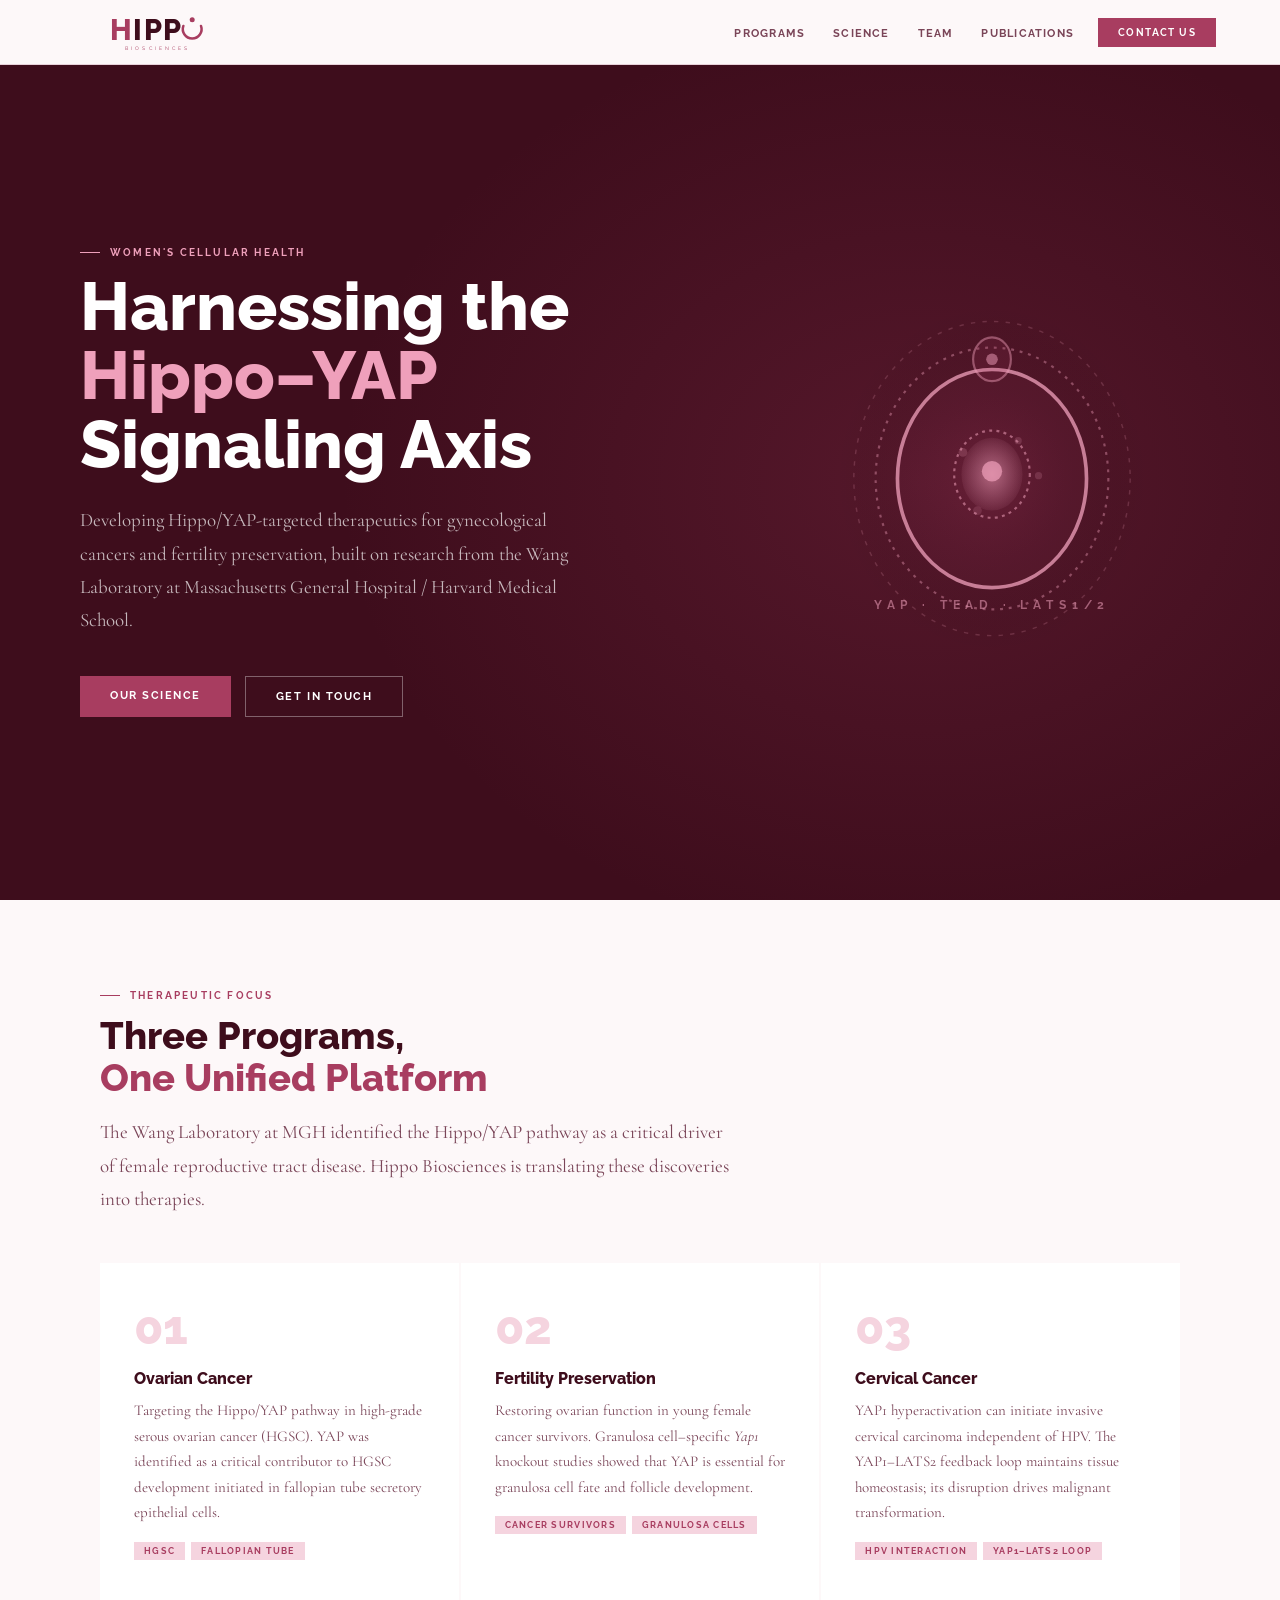
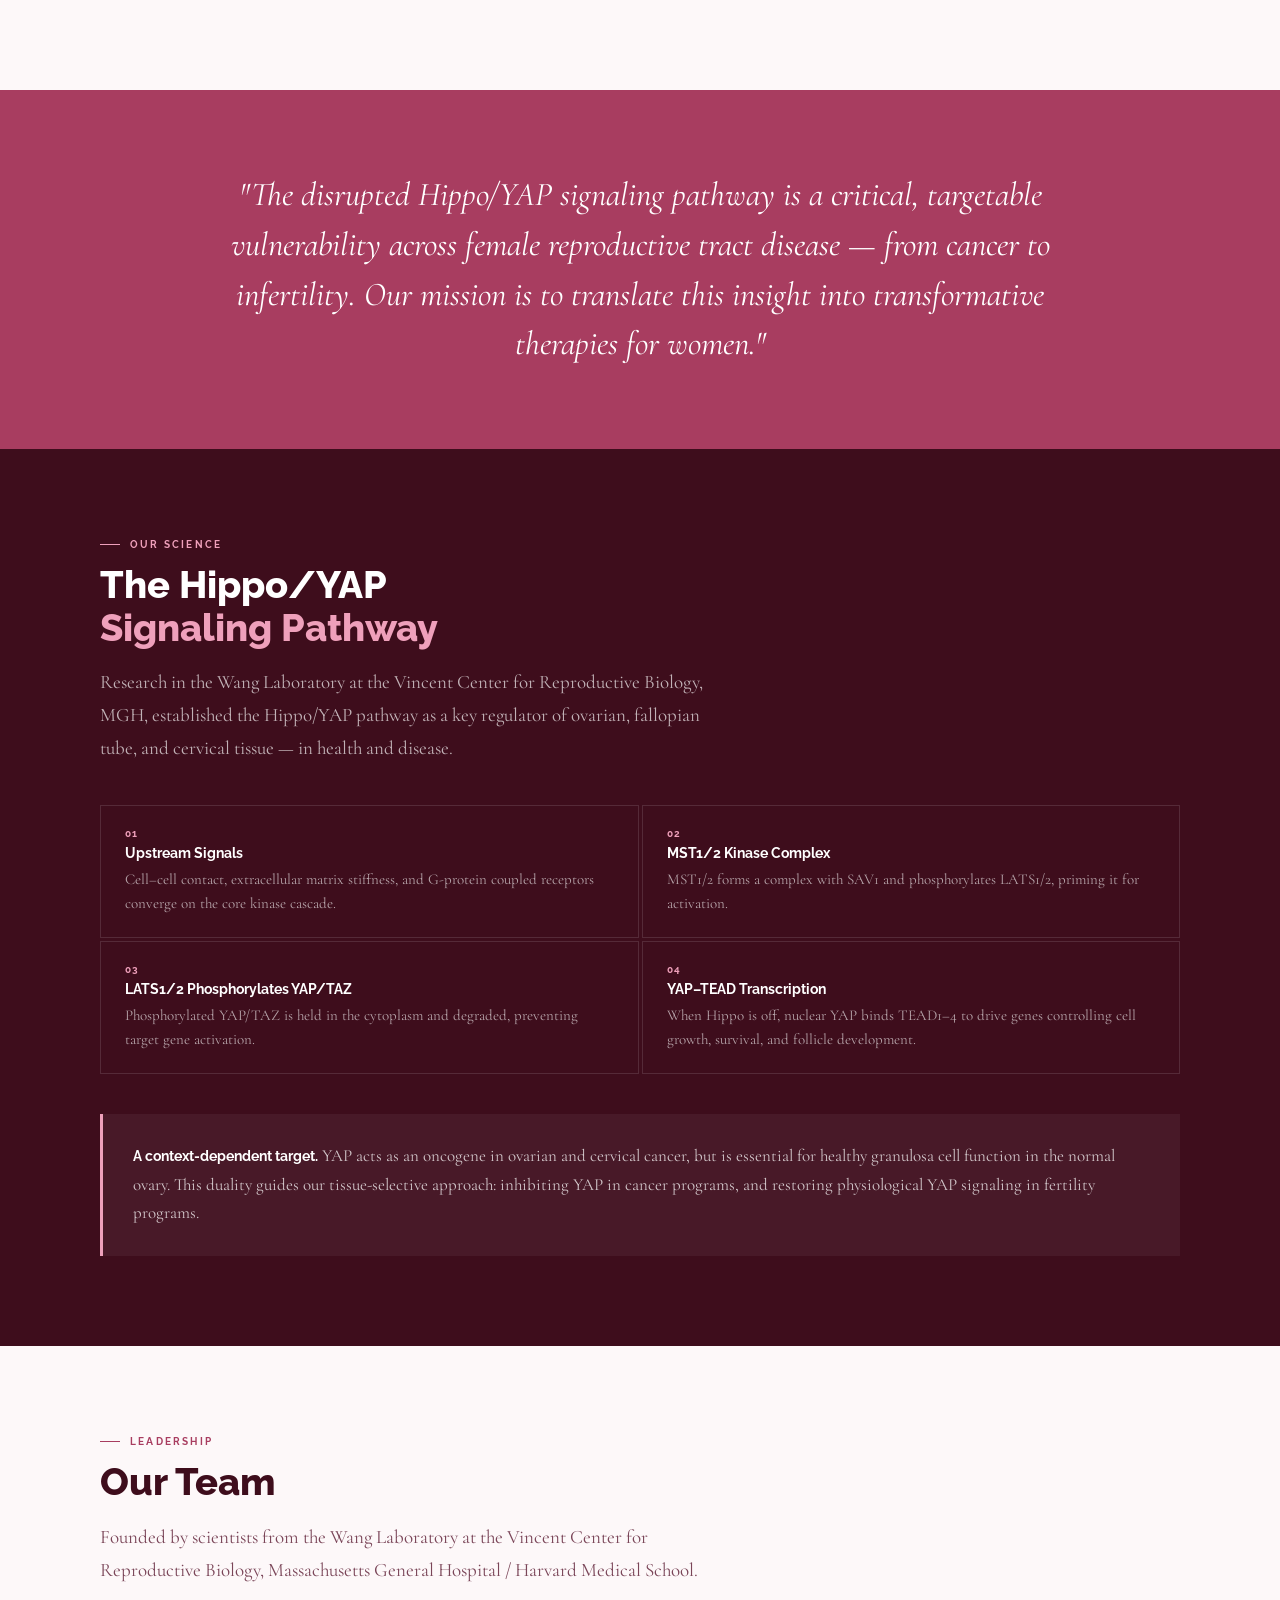
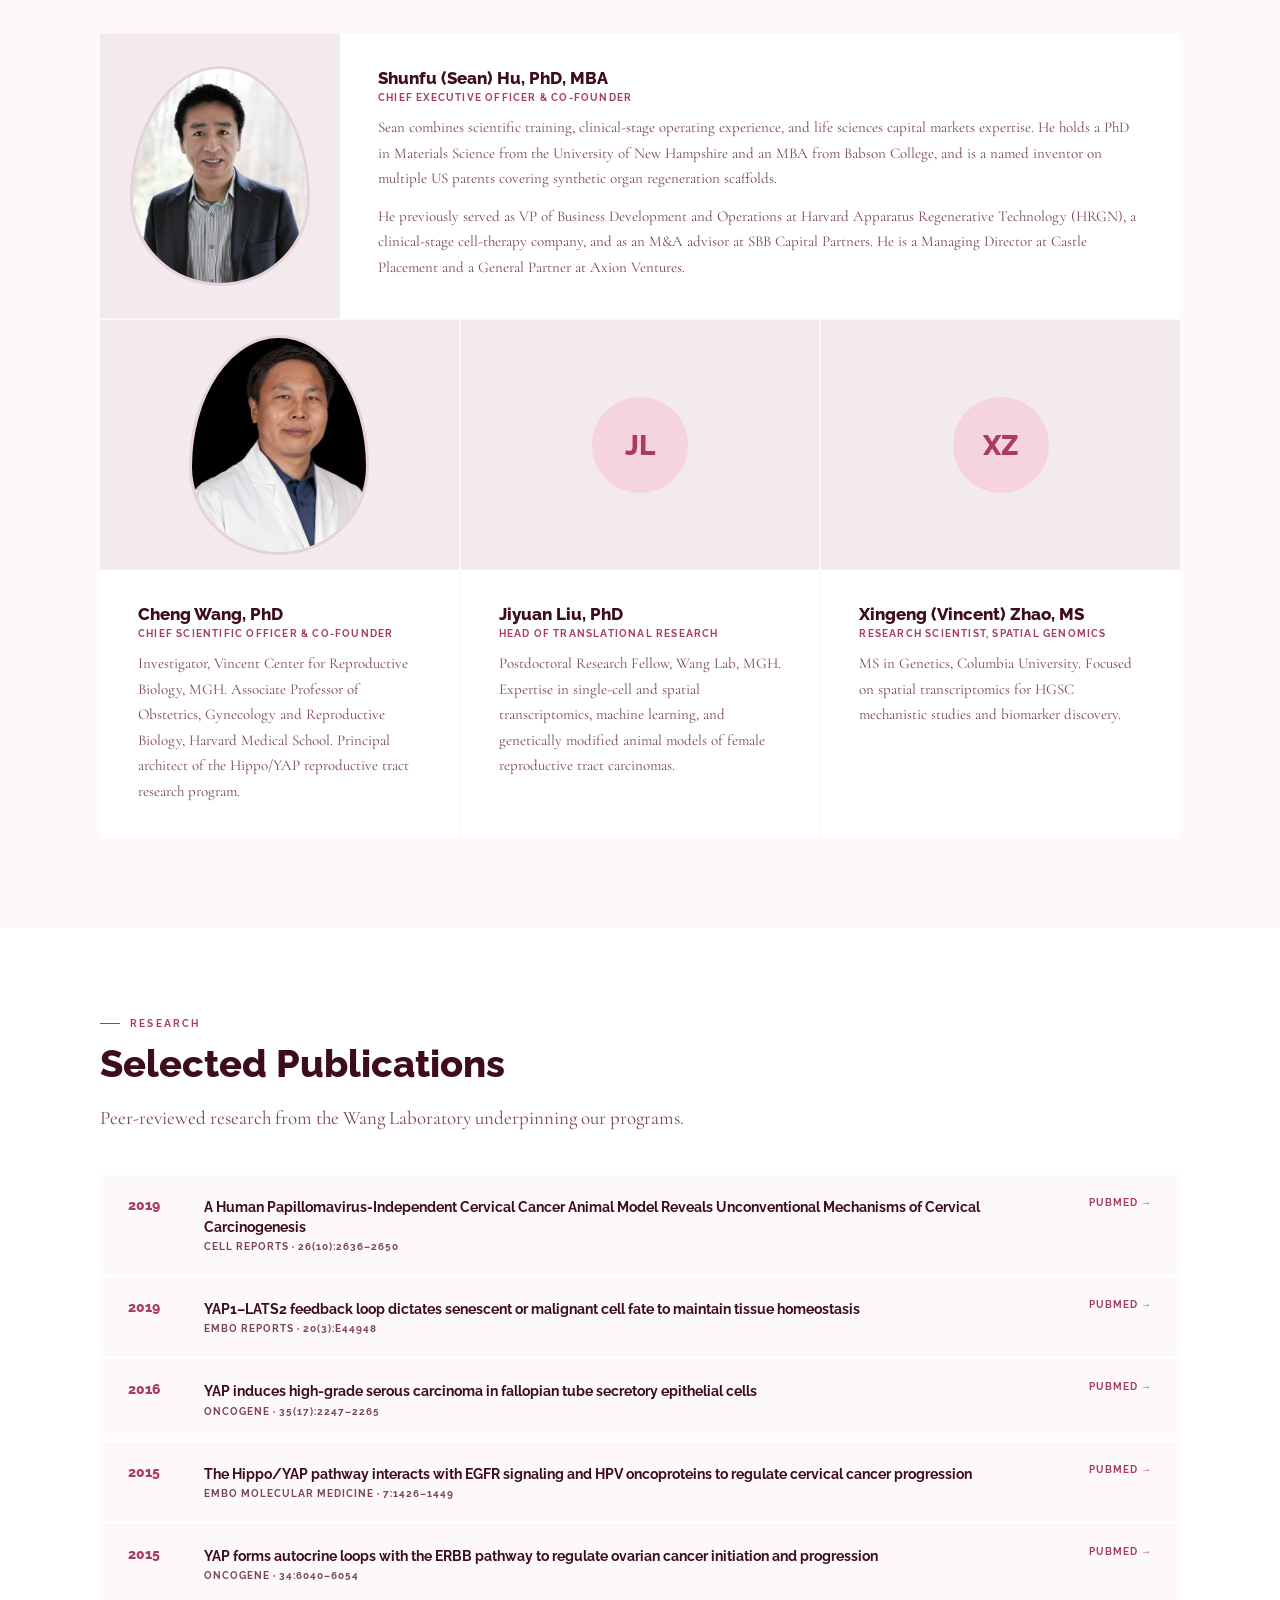
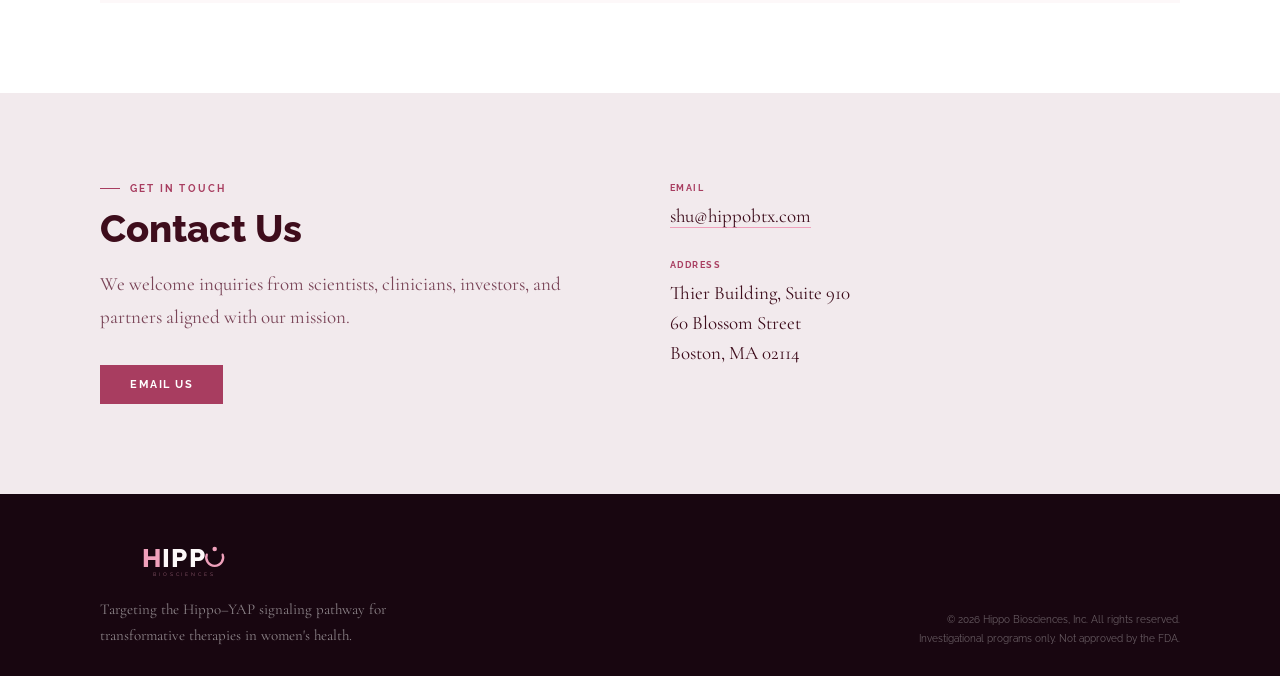
==== index.html @ cd1f9d2a "Initial website" ====
<!DOCTYPE html>
<html lang="en">
<head>
<meta charset="UTF-8">
<meta name="viewport" content="width=device-width, initial-scale=1.0">
<title>Hippo Biosciences</title>
<meta name="description" content="Hippo Biosciences develops Hippo/YAP-targeted therapeutics for ovarian cancer, cervical cancer, and fertility preservation.">
<link rel="preconnect" href="https://fonts.googleapis.com">
<link href="https://fonts.googleapis.com/css2?family=Raleway:wght@400;600;700;800&family=Cormorant+Garamond:ital,wght@0,400;0,500;1,400&display=swap" rel="stylesheet">
<style>
:root{
  --wine:#3E0D1C;--rose:#A83D60;--blush:#EFA0BB;--petal:#F5D4DF;
  --cream:#FDF8F9;--mist:#F2EAED;--ink:#180610;--mid:#7A4558;--border:#E8D2DA;
  --ff-h:'Raleway',sans-serif;--ff-b:'Cormorant Garamond',serif;
}
*,*::before,*::after{box-sizing:border-box;margin:0;padding:0}
html{scroll-behavior:smooth;scroll-padding-top:64px}
body{font-family:var(--ff-b);background:var(--cream);color:var(--wine);overflow-x:hidden}
a{color:inherit}

/* Nav */
nav{position:fixed;top:0;left:0;right:0;z-index:100;background:rgba(253,248,249,.96);backdrop-filter:blur(12px);border-bottom:1px solid var(--border)}
.nav-inner{max-width:1200px;margin:0 auto;display:flex;align-items:center;height:64px;padding:0 24px;gap:24px}
.nav-logo{display:flex;align-items:center;flex-shrink:0;text-decoration:none}
.nav-logo svg{height:40px;width:auto}
.nav-links{display:flex;gap:28px;list-style:none;margin-left:auto}
.nav-links a{font-family:var(--ff-h);font-size:11px;font-weight:700;letter-spacing:.11em;text-transform:uppercase;color:var(--mid);text-decoration:none}
.nav-links a:hover{color:var(--rose)}
.nav-cta{font-family:var(--ff-h);font-size:10px;font-weight:700;letter-spacing:.14em;text-transform:uppercase;color:#fff;background:var(--rose);padding:9px 20px;text-decoration:none;white-space:nowrap}
.nav-cta:hover{background:var(--wine)}

/* Shared */
.container{max-width:1200px;margin:0 auto;padding:0 60px}
.section{padding:90px 0}
.eyebrow{font-family:var(--ff-h);font-size:10px;font-weight:700;letter-spacing:.22em;text-transform:uppercase;color:var(--rose);margin-bottom:14px;display:flex;align-items:center;gap:10px}
.eyebrow::before{content:'';width:20px;height:1px;background:currentColor}
.eyebrow.light{color:var(--blush)}
h2{font-family:var(--ff-h);font-size:clamp(28px,3vw,42px);font-weight:800;line-height:1.1;color:var(--wine);margin-bottom:16px}
h2 em{font-style:normal;color:var(--rose)}
h2.light{color:#fff}
h2.light em{color:var(--blush)}
h3{font-family:var(--ff-h);font-size:16px;font-weight:800;color:var(--wine);margin-bottom:10px}
.lead{font-size:19px;line-height:1.75;color:var(--mid);max-width:640px}
.body-sm{font-size:15px;line-height:1.7;color:var(--mid)}
.btn{display:inline-block;font-family:var(--ff-h);font-size:11px;font-weight:700;letter-spacing:.14em;text-transform:uppercase;padding:13px 30px;text-decoration:none;transition:all .2s}
.btn-rose{color:#fff;background:var(--rose)}
.btn-rose:hover{background:var(--wine)}
.btn-ghost{color:#fff;border:1.5px solid rgba(255,255,255,.35)}
.btn-ghost:hover{border-color:var(--blush);color:var(--blush)}
.tag{display:inline-block;font-family:var(--ff-h);font-size:9px;font-weight:700;letter-spacing:.14em;text-transform:uppercase;color:var(--rose);background:var(--petal);padding:4px 10px;margin:16px 6px 0 0}

/* Hero */
.hero{margin-top:64px;min-height:calc(100vh - 64px);background:var(--wine);display:grid;grid-template-columns:1.1fr .9fr;align-items:center;position:relative;overflow:hidden}
.hero::before{content:'';position:absolute;inset:0;background:radial-gradient(ellipse 65% 80% at 72% 50%,rgba(168,61,96,.22) 0%,transparent 70%)}
.hero-text{position:relative;padding:80px 40px 80px 80px}
.hero h1{font-family:var(--ff-h);font-size:clamp(40px,5.2vw,70px);font-weight:800;line-height:1.04;color:#fff;margin-bottom:24px}
.hero h1 em{font-style:normal;color:var(--blush)}
.hero p{font-size:19px;line-height:1.75;color:rgba(255,255,255,.7);max-width:500px;margin-bottom:40px}
.hero-actions{display:flex;gap:14px;flex-wrap:wrap}
.hero-vis{position:relative;display:flex;justify-content:center;padding:60px}

/* Programs */
.grid3{display:grid;grid-template-columns:repeat(3,1fr);gap:2px;margin-top:48px}
.card{background:#fff;padding:40px 34px}
.card-num{font-family:var(--ff-h);font-size:48px;font-weight:800;color:var(--petal);line-height:1;margin-bottom:18px}

/* Mission */
.mission{background:var(--rose);padding:80px 24px;text-align:center}
.mission p{font-style:italic;font-size:clamp(22px,2.6vw,34px);line-height:1.5;color:#fff;max-width:860px;margin:0 auto}

/* Science */
.science{background:var(--wine)}
.science .lead{color:rgba(255,255,255,.68)}
.steps{display:grid;grid-template-columns:repeat(2,1fr);gap:3px;margin-top:40px}
.step{padding:22px 24px;border:1px solid rgba(255,255,255,.12)}
.step-num{font-family:var(--ff-h);font-size:10px;font-weight:700;letter-spacing:.1em;color:var(--blush);margin-bottom:6px}
.step-name{font-family:var(--ff-h);font-size:14px;font-weight:700;color:#fff;margin-bottom:6px}
.step-desc{font-size:15px;line-height:1.6;color:rgba(255,255,255,.62)}
.dual{margin-top:40px;padding:28px 30px;border-left:3px solid var(--blush);background:rgba(255,255,255,.05);color:rgba(255,255,255,.75);font-size:17px;line-height:1.7}
.dual strong{color:#fff;font-family:var(--ff-h);font-size:14px}

/* Team */
.team-lead{display:grid;grid-template-columns:240px 1fr;background:#fff;margin-top:48px}
.team-photo{background:var(--mist);display:flex;align-items:center;justify-content:center;padding:32px 24px}
.team-photo img{width:180px;height:220px;object-fit:cover;object-position:center top;border-radius:50% 50% 50% 50%/60% 60% 40% 40%;border:3px solid var(--border)}
.team-body{padding:34px 38px}
.team-name{font-family:var(--ff-h);font-size:17px;font-weight:800;color:var(--wine);margin-bottom:4px}
.team-role{font-family:var(--ff-h);font-size:10px;font-weight:700;letter-spacing:.12em;text-transform:uppercase;color:var(--rose);margin-bottom:12px}
.team-body p+p{margin-top:12px}
.team-grid{display:grid;grid-template-columns:repeat(3,1fr);gap:2px;margin-top:2px}
.team-card{background:#fff}
.team-card .team-photo{height:250px}
.avatar{width:96px;height:96px;border-radius:50%;background:var(--petal);display:flex;align-items:center;justify-content:center;font-family:var(--ff-h);font-weight:800;font-size:28px;color:var(--rose)}

/* Publications */
.pubs{margin-top:40px;display:flex;flex-direction:column;gap:3px}
.pub{background:#fff;padding:22px 28px;display:grid;grid-template-columns:56px 1fr auto;gap:20px;align-items:start}
.pub-year{font-family:var(--ff-h);font-size:14px;font-weight:800;color:var(--rose)}
.pub-title{font-family:var(--ff-h);font-size:14px;font-weight:700;color:var(--wine);line-height:1.45;margin-bottom:4px}
.pub-journal{font-family:var(--ff-h);font-size:10px;font-weight:700;letter-spacing:.1em;text-transform:uppercase;color:var(--mid)}
.pub-link{font-family:var(--ff-h);font-size:10px;font-weight:700;letter-spacing:.1em;text-transform:uppercase;color:var(--rose);text-decoration:none;white-space:nowrap}
.pub-link:hover{color:var(--wine)}

/* Contact */
.contact{background:var(--mist)}
.contact-grid{display:grid;grid-template-columns:1fr 1fr;gap:60px;align-items:start}
.c-label{font-family:var(--ff-h);font-size:9px;font-weight:700;letter-spacing:.16em;text-transform:uppercase;color:var(--rose);margin-bottom:8px}
.c-val{font-size:19px;color:var(--wine);line-height:1.6;margin-bottom:28px}
.c-val a{text-decoration:none;border-bottom:1px solid var(--blush)}

/* Footer */
footer{background:var(--ink);padding:48px 0 28px}
footer .container{display:flex;justify-content:space-between;align-items:flex-end;gap:32px;flex-wrap:wrap}
.foot-tag{font-size:15px;line-height:1.7;color:rgba(255,255,255,.5);max-width:340px;margin-top:14px}
.foot-copy{font-family:var(--ff-h);font-size:10px;line-height:1.9;color:rgba(255,255,255,.35);text-align:right}

@media(max-width:960px){
  .container{padding:0 20px}
  .section{padding:64px 0}
  .nav-inner{padding:0 16px;gap:12px}
  .nav-links{display:none}
  .nav-cta{margin-left:auto}
  .hero{grid-template-columns:1fr;min-height:auto}
  .hero-text{padding:64px 20px}
  .hero-vis{display:none}
  .grid3,.team-grid,.steps,.contact-grid{grid-template-columns:1fr}
  .team-lead{grid-template-columns:1fr}
  .team-body{padding:28px 22px}
  .pub{grid-template-columns:1fr;gap:6px;padding:20px}
  .foot-copy{text-align:left}
}
</style>
</head>
<body>

<nav>
  <div class="nav-inner">
    <a href="#top" class="nav-logo" aria-label="Hippo Biosciences home">
      <svg viewBox="0 0 300 64" xmlns="http://www.w3.org/2000/svg" height="40">
        <text id="navHipp" x="8" y="44" font-family="'Raleway',sans-serif" font-size="46" font-weight="800" letter-spacing="2" fill="#3E0D1C"><tspan fill="#A83D60">H</tspan>IPP</text>
        <path id="navArc" fill="none" stroke="#A83D60" stroke-width="4" stroke-linecap="round"/>
        <circle id="navDot" r="4" fill="#A83D60"/>
        <text id="navBio" y="60" font-family="'Raleway',sans-serif" font-size="8" letter-spacing="5" text-anchor="middle" fill="#A83D60">BIOSCIENCES</text>
      </svg>
    </a>
    <ul class="nav-links">
      <li><a href="#programs">Programs</a></li>
      <li><a href="#science">Science</a></li>
      <li><a href="#team">Team</a></li>
      <li><a href="#publications">Publications</a></li>
    </ul>
    <a href="#contact" class="nav-cta">Contact Us</a>
  </div>
</nav>

<!-- Hero -->
<header class="hero" id="top">
  <div class="hero-text">
    <div class="eyebrow light">Women's Cellular Health</div>
    <h1>Harnessing the<br><em>Hippo–YAP</em><br>Signaling Axis</h1>
    <p>Developing Hippo/YAP-targeted therapeutics for gynecological cancers and fertility preservation, built on research from the Wang Laboratory at Massachusetts General Hospital / Harvard Medical School.</p>
    <div class="hero-actions">
      <a href="#science" class="btn btn-rose">Our Science</a>
      <a href="#contact" class="btn btn-ghost">Get in Touch</a>
    </div>
  </div>
  <div class="hero-vis" aria-hidden="true">
    <svg viewBox="-10 -10 220 245" width="320" xmlns="http://www.w3.org/2000/svg">
      <defs>
        <radialGradient id="cg"><stop offset="0%" stop-color="rgba(168,61,96,.18)"/><stop offset="100%" stop-color="transparent"/></radialGradient>
        <radialGradient id="ng"><stop offset="0%" stop-color="rgba(239,160,187,.55)"/><stop offset="100%" stop-color="rgba(239,160,187,.08)"/></radialGradient>
      </defs>
      <ellipse cx="100" cy="110" rx="108" ry="120" fill="url(#cg)"/>
      <ellipse cx="100" cy="110" rx="95" ry="108" fill="none" stroke="rgba(239,160,187,.2)" stroke-width="1" stroke-dasharray="3 5"/>
      <ellipse cx="100" cy="110" rx="80" ry="90" fill="none" stroke="rgba(239,160,187,.4)" stroke-width="1.5" stroke-dasharray="2 4"/>
      <ellipse cx="100" cy="110" rx="65" ry="75" fill="rgba(168,61,96,.07)" stroke="rgba(239,160,187,.75)" stroke-width="2.5"/>
      <circle cx="80" cy="92" r="3" fill="rgba(239,160,187,.2)"/><circle cx="118" cy="84" r="2.5" fill="rgba(239,160,187,.18)"/>
      <circle cx="90" cy="132" r="3" fill="rgba(239,160,187,.15)"/><circle cx="132" cy="108" r="2.5" fill="rgba(239,160,187,.18)"/>
      <ellipse cx="100" cy="107" rx="26" ry="30" fill="none" stroke="rgba(239,160,187,.55)" stroke-width="1.5" stroke-dasharray="2 3"/>
      <ellipse cx="100" cy="107" rx="21" ry="25" fill="url(#ng)"/>
      <circle cx="100" cy="105" r="7" fill="rgba(239,160,187,.7)"/>
      <ellipse cx="100" cy="28" rx="13" ry="15" fill="rgba(168,61,96,.12)" stroke="rgba(239,160,187,.45)" stroke-width="1.5"/>
      <circle cx="100" cy="28" r="4" fill="rgba(239,160,187,.5)"/>
      <text x="100" y="200" font-family="'Raleway',sans-serif" font-size="8.5" font-weight="700" letter-spacing="4" text-anchor="middle" fill="rgba(239,160,187,.55)">YAP · TEAD · LATS1/2</text>
    </svg>
  </div>
</header>

<!-- Programs -->
<section class="section" id="programs">
  <div class="container">
    <div class="eyebrow">Therapeutic Focus</div>
    <h2>Three Programs,<br><em>One Unified Platform</em></h2>
    <p class="lead">The Wang Laboratory at MGH identified the Hippo/YAP pathway as a critical driver of female reproductive tract disease. Hippo Biosciences is translating these discoveries into therapies.</p>
    <div class="grid3">
      <div class="card">
        <div class="card-num">01</div>
        <h3>Ovarian Cancer</h3>
        <p class="body-sm">Targeting the Hippo/YAP pathway in high-grade serous ovarian cancer (HGSC). YAP was identified as a critical contributor to HGSC development initiated in fallopian tube secretory epithelial cells.</p>
        <span class="tag">HGSC</span><span class="tag">Fallopian Tube</span>
      </div>
      <div class="card">
        <div class="card-num">02</div>
        <h3>Fertility Preservation</h3>
        <p class="body-sm">Restoring ovarian function in young female cancer survivors. Granulosa cell–specific <em>Yap1</em> knockout studies showed that YAP is essential for granulosa cell fate and follicle development.</p>
        <span class="tag">Cancer Survivors</span><span class="tag">Granulosa Cells</span>
      </div>
      <div class="card">
        <div class="card-num">03</div>
        <h3>Cervical Cancer</h3>
        <p class="body-sm">YAP1 hyperactivation can initiate invasive cervical carcinoma independent of HPV. The YAP1–LATS2 feedback loop maintains tissue homeostasis; its disruption drives malignant transformation.</p>
        <span class="tag">HPV Interaction</span><span class="tag">YAP1–LATS2 Loop</span>
      </div>
    </div>
  </div>
</section>

<div class="mission">
  <p>"The disrupted Hippo/YAP signaling pathway is a critical, targetable vulnerability across female reproductive tract disease — from cancer to infertility. Our mission is to translate this insight into transformative therapies for women."</p>
</div>

<!-- Science -->
<section class="section science" id="science">
  <div class="container">
    <div class="eyebrow light">Our Science</div>
    <h2 class="light">The Hippo/YAP<br><em>Signaling Pathway</em></h2>
    <p class="lead">Research in the Wang Laboratory at the Vincent Center for Reproductive Biology, MGH, established the Hippo/YAP pathway as a key regulator of ovarian, fallopian tube, and cervical tissue — in health and disease.</p>
    <div class="steps">
      <div class="step"><div class="step-num">01</div><div class="step-name">Upstream Signals</div><div class="step-desc">Cell–cell contact, extracellular matrix stiffness, and G-protein coupled receptors converge on the core kinase cascade.</div></div>
      <div class="step"><div class="step-num">02</div><div class="step-name">MST1/2 Kinase Complex</div><div class="step-desc">MST1/2 forms a complex with SAV1 and phosphorylates LATS1/2, priming it for activation.</div></div>
      <div class="step"><div class="step-num">03</div><div class="step-name">LATS1/2 Phosphorylates YAP/TAZ</div><div class="step-desc">Phosphorylated YAP/TAZ is held in the cytoplasm and degraded, preventing target gene activation.</div></div>
      <div class="step"><div class="step-num">04</div><div class="step-name">YAP–TEAD Transcription</div><div class="step-desc">When Hippo is off, nuclear YAP binds TEAD1–4 to drive genes controlling cell growth, survival, and follicle development.</div></div>
    </div>
    <div class="dual"><strong>A context-dependent target.</strong> YAP acts as an oncogene in ovarian and cervical cancer, but is essential for healthy granulosa cell function in the normal ovary. This duality guides our tissue-selective approach: inhibiting YAP in cancer programs, and restoring physiological YAP signaling in fertility programs.</div>
  </div>
</section>

<!-- Team -->
<section class="section" id="team">
  <div class="container">
    <div class="eyebrow">Leadership</div>
    <h2>Our Team</h2>
    <p class="lead">Founded by scientists from the Wang Laboratory at the Vincent Center for Reproductive Biology, Massachusetts General Hospital / Harvard Medical School.</p>

    <div class="team-lead">
      <div class="team-photo"><img src="images/sean-hu.jpg" alt="Shunfu (Sean) Hu"></div>
      <div class="team-body">
        <div class="team-name">Shunfu (Sean) Hu, PhD, MBA</div>
        <div class="team-role">Chief Executive Officer &amp; Co-Founder</div>
        <p class="body-sm">Sean combines scientific training, clinical-stage operating experience, and life sciences capital markets expertise. He holds a PhD in Materials Science from the University of New Hampshire and an MBA from Babson College, and is a named inventor on multiple US patents covering synthetic organ regeneration scaffolds.</p>
        <p class="body-sm">He previously served as VP of Business Development and Operations at Harvard Apparatus Regenerative Technology (HRGN), a clinical-stage cell-therapy company, and as an M&amp;A advisor at SBB Capital Partners. He is a Managing Director at Castle Placement and a General Partner at Axion Ventures.</p>
      </div>
    </div>

    <div class="team-grid">
      <div class="team-card">
        <div class="team-photo"><img src="images/cheng-wang.jpg" alt="Cheng Wang, PhD"></div>
        <div class="team-body">
          <div class="team-name">Cheng Wang, PhD</div>
          <div class="team-role">Chief Scientific Officer &amp; Co-Founder</div>
          <p class="body-sm">Investigator, Vincent Center for Reproductive Biology, MGH. Associate Professor of Obstetrics, Gynecology and Reproductive Biology, Harvard Medical School. Principal architect of the Hippo/YAP reproductive tract research program.</p>
        </div>
      </div>
      <div class="team-card">
        <div class="team-photo"><div class="avatar">JL</div></div>
        <div class="team-body">
          <div class="team-name">Jiyuan Liu, PhD</div>
          <div class="team-role">Head of Translational Research</div>
          <p class="body-sm">Postdoctoral Research Fellow, Wang Lab, MGH. Expertise in single-cell and spatial transcriptomics, machine learning, and genetically modified animal models of female reproductive tract carcinomas.</p>
        </div>
      </div>
      <div class="team-card">
        <div class="team-photo"><div class="avatar">XZ</div></div>
        <div class="team-body">
          <div class="team-name">Xingeng (Vincent) Zhao, MS</div>
          <div class="team-role">Research Scientist, Spatial Genomics</div>
          <p class="body-sm">MS in Genetics, Columbia University. Focused on spatial transcriptomics for HGSC mechanistic studies and biomarker discovery.</p>
        </div>
      </div>
    </div>
  </div>
</section>

<!-- Publications -->
<section class="section" id="publications" style="background:#fff">
  <div class="container">
    <div class="eyebrow">Research</div>
    <h2>Selected Publications</h2>
    <p class="lead">Peer-reviewed research from the Wang Laboratory underpinning our programs.</p>
    <div class="pubs">
      <div class="pub" style="background:var(--cream)"><div class="pub-year">2019</div><div><div class="pub-title">A Human Papillomavirus-Independent Cervical Cancer Animal Model Reveals Unconventional Mechanisms of Cervical Carcinogenesis</div><div class="pub-journal">Cell Reports · 26(10):2636–2650</div></div><a class="pub-link" href="https://pubmed.ncbi.nlm.nih.gov/30840887/" target="_blank" rel="noopener">PubMed →</a></div>
      <div class="pub" style="background:var(--cream)"><div class="pub-year">2019</div><div><div class="pub-title">YAP1–LATS2 feedback loop dictates senescent or malignant cell fate to maintain tissue homeostasis</div><div class="pub-journal">EMBO Reports · 20(3):e44948</div></div><a class="pub-link" href="https://pubmed.ncbi.nlm.nih.gov/30755404/" target="_blank" rel="noopener">PubMed →</a></div>
      <div class="pub" style="background:var(--cream)"><div class="pub-year">2016</div><div><div class="pub-title">YAP induces high-grade serous carcinoma in fallopian tube secretory epithelial cells</div><div class="pub-journal">Oncogene · 35(17):2247–2265</div></div><a class="pub-link" href="https://pubmed.ncbi.nlm.nih.gov/26364602/" target="_blank" rel="noopener">PubMed →</a></div>
      <div class="pub" style="background:var(--cream)"><div class="pub-year">2015</div><div><div class="pub-title">The Hippo/YAP pathway interacts with EGFR signaling and HPV oncoproteins to regulate cervical cancer progression</div><div class="pub-journal">EMBO Molecular Medicine · 7:1426–1449</div></div><a class="pub-link" href="https://pubmed.ncbi.nlm.nih.gov/26417066/" target="_blank" rel="noopener">PubMed →</a></div>
      <div class="pub" style="background:var(--cream)"><div class="pub-year">2015</div><div><div class="pub-title">YAP forms autocrine loops with the ERBB pathway to regulate ovarian cancer initiation and progression</div><div class="pub-journal">Oncogene · 34:6040–6054</div></div><a class="pub-link" href="https://pubmed.ncbi.nlm.nih.gov/25798835/" target="_blank" rel="noopener">PubMed →</a></div>
    </div>
  </div>
</section>

<!-- Contact -->
<section class="section contact" id="contact">
  <div class="container contact-grid">
    <div>
      <div class="eyebrow">Get in Touch</div>
      <h2>Contact Us</h2>
      <p class="lead" style="margin-bottom:32px">We welcome inquiries from scientists, clinicians, investors, and partners aligned with our mission.</p>
      <a href="mailto:shu@hippobtx.com" class="btn btn-rose">Email Us</a>
    </div>
    <div>
      <div class="c-label">Email</div>
      <div class="c-val"><a href="mailto:shu@hippobtx.com">shu@hippobtx.com</a></div>
      <div class="c-label">Address</div>
      <div class="c-val">Thier Building, Suite 910<br>60 Blossom Street<br>Boston, MA 02114</div>
    </div>
  </div>
</section>

<footer>
  <div class="container">
    <div>
      <svg viewBox="0 0 300 64" xmlns="http://www.w3.org/2000/svg" height="36">
        <text id="footHipp" x="8" y="44" font-family="'Raleway',sans-serif" font-size="46" font-weight="800" letter-spacing="2" fill="#FDF8F9"><tspan fill="#EFA0BB">H</tspan>IPP</text>
        <path id="footArc" fill="none" stroke="#EFA0BB" stroke-width="4" stroke-linecap="round"/>
        <circle id="footDot" r="4" fill="#EFA0BB"/>
        <text id="footBio" y="60" font-family="'Raleway',sans-serif" font-size="8" letter-spacing="5" text-anchor="middle" fill="rgba(239,160,187,0.55)">BIOSCIENCES</text>
      </svg>
      <p class="foot-tag">Targeting the Hippo–YAP signaling pathway for transformative therapies in women's health.</p>
    </div>
    <div class="foot-copy">© 2026 Hippo Biosciences, Inc. All rights reserved.<br>Investigational programs only. Not approved by the FDA.</div>
  </div>
</footer>

<script>
// Draws the "O" arc + dot of the HIPPO logo next to the "HIPP" text
function buildLogo(hippId, arcId, dotId, bioId, viewW){
  const t=document.getElementById(hippId); if(!t) return;
  const r=15, ls=2, bb=t.getBBox();
  const p2x=t.getStartPositionOfChar(2).x, p3x=t.getStartPositionOfChar(3).x;
  const cx_i=p3x+(p3x-p2x)+r+ls/2;
  const fullW=(cx_i+r+6)-bb.x, shift=(viewW-fullW)/2-bb.x;
  t.setAttribute('x',(parseFloat(t.getAttribute('x')||0)+shift).toFixed(1));
  const cx=cx_i+shift;
  const cy=parseFloat(t.getAttribute('y'))-parseFloat(t.getAttribute('font-size'))*0.72/2;
  const g=70*Math.PI/180, top=-Math.PI/2;
  const x1=cx+r*Math.cos(top+g), y1=cy+r*Math.sin(top+g);
  const x2=cx+r*Math.cos(top-g), y2=cy+r*Math.sin(top-g);
  document.getElementById(arcId).setAttribute('d',`M ${x1.toFixed(1)},${y1.toFixed(1)} A ${r},${r} 0 1 1 ${x2.toFixed(1)},${y2.toFixed(1)}`);
  const dot=document.getElementById(dotId);
  dot.setAttribute('cx',cx.toFixed(1)); dot.setAttribute('cy',(cy-r).toFixed(1));
  document.getElementById(bioId).setAttribute('x',(((bb.x+shift)+(cx+r+6))/2).toFixed(0));
}
document.fonts.ready.then(()=>requestAnimationFrame(()=>{
  buildLogo('navHipp','navArc','navDot','navBio',300);
  buildLogo('footHipp','footArc','footDot','footBio',300);
}));
</script>
</body>
</html>
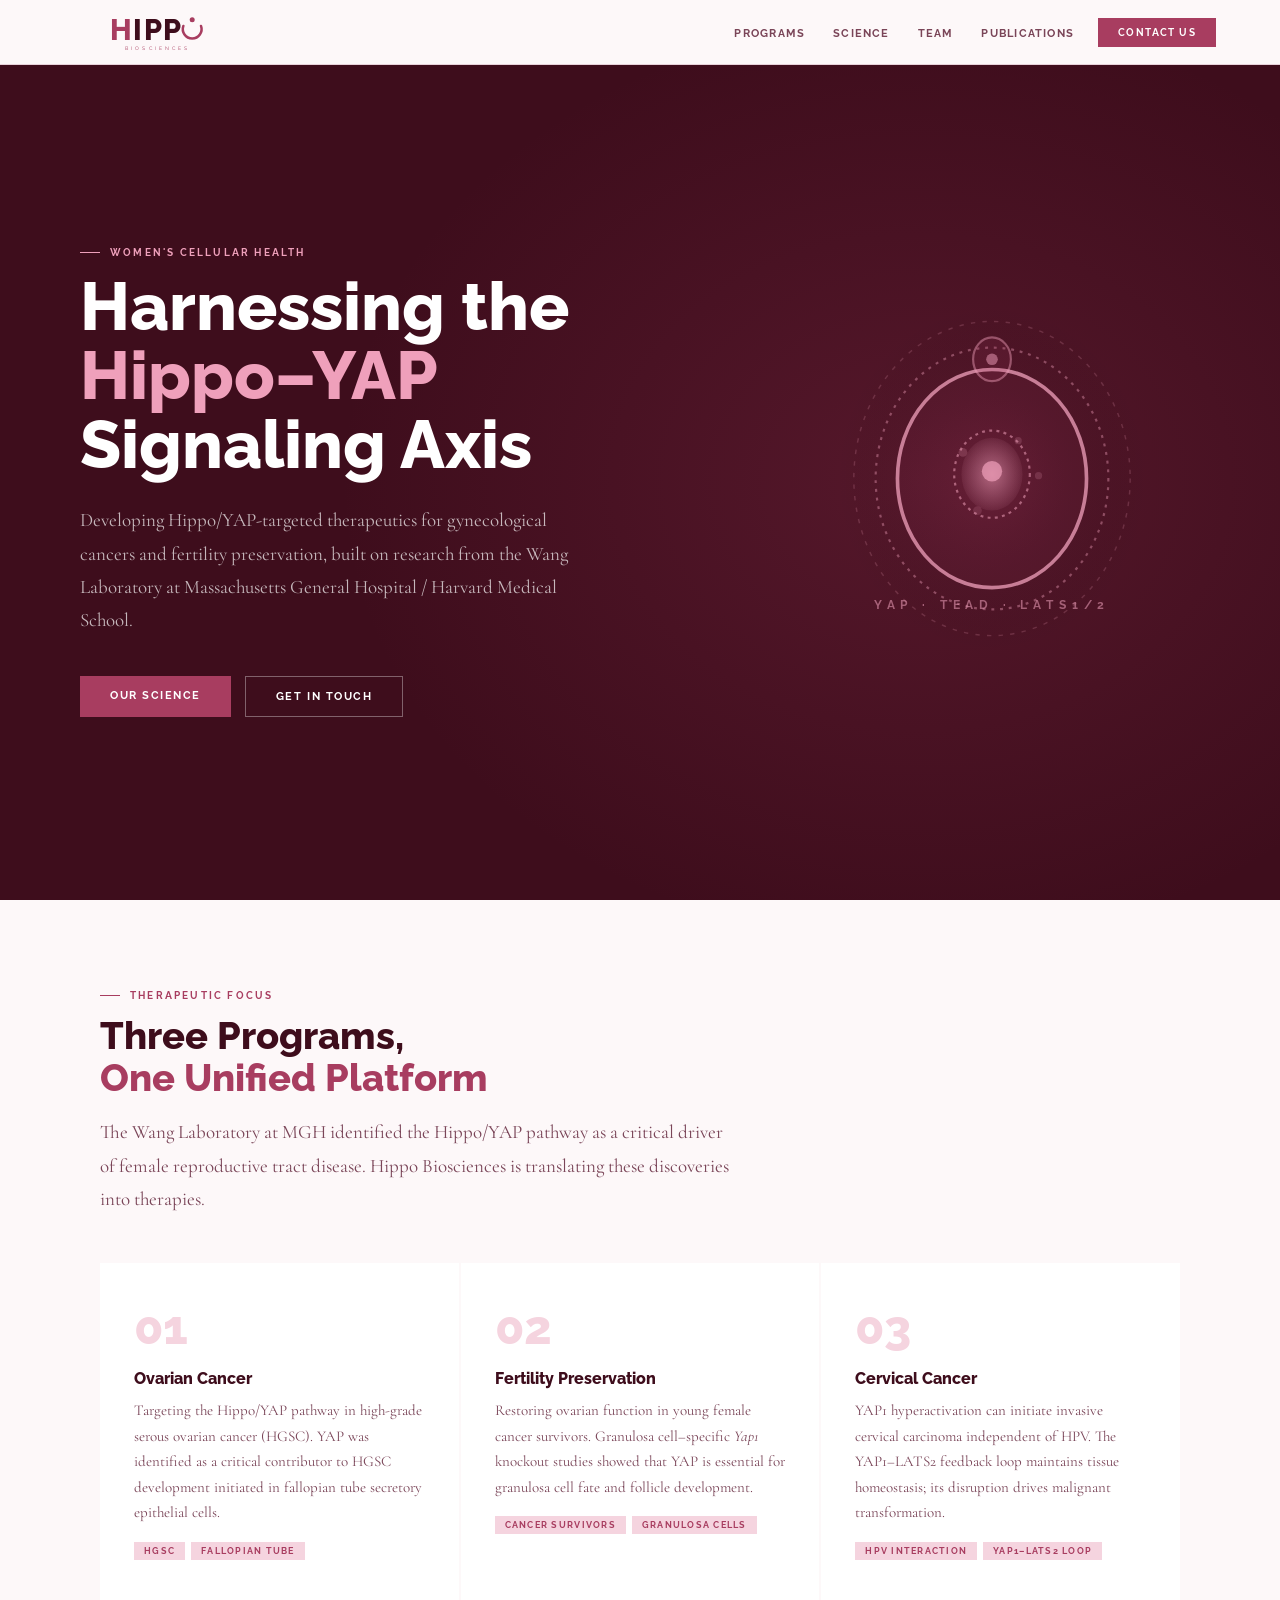
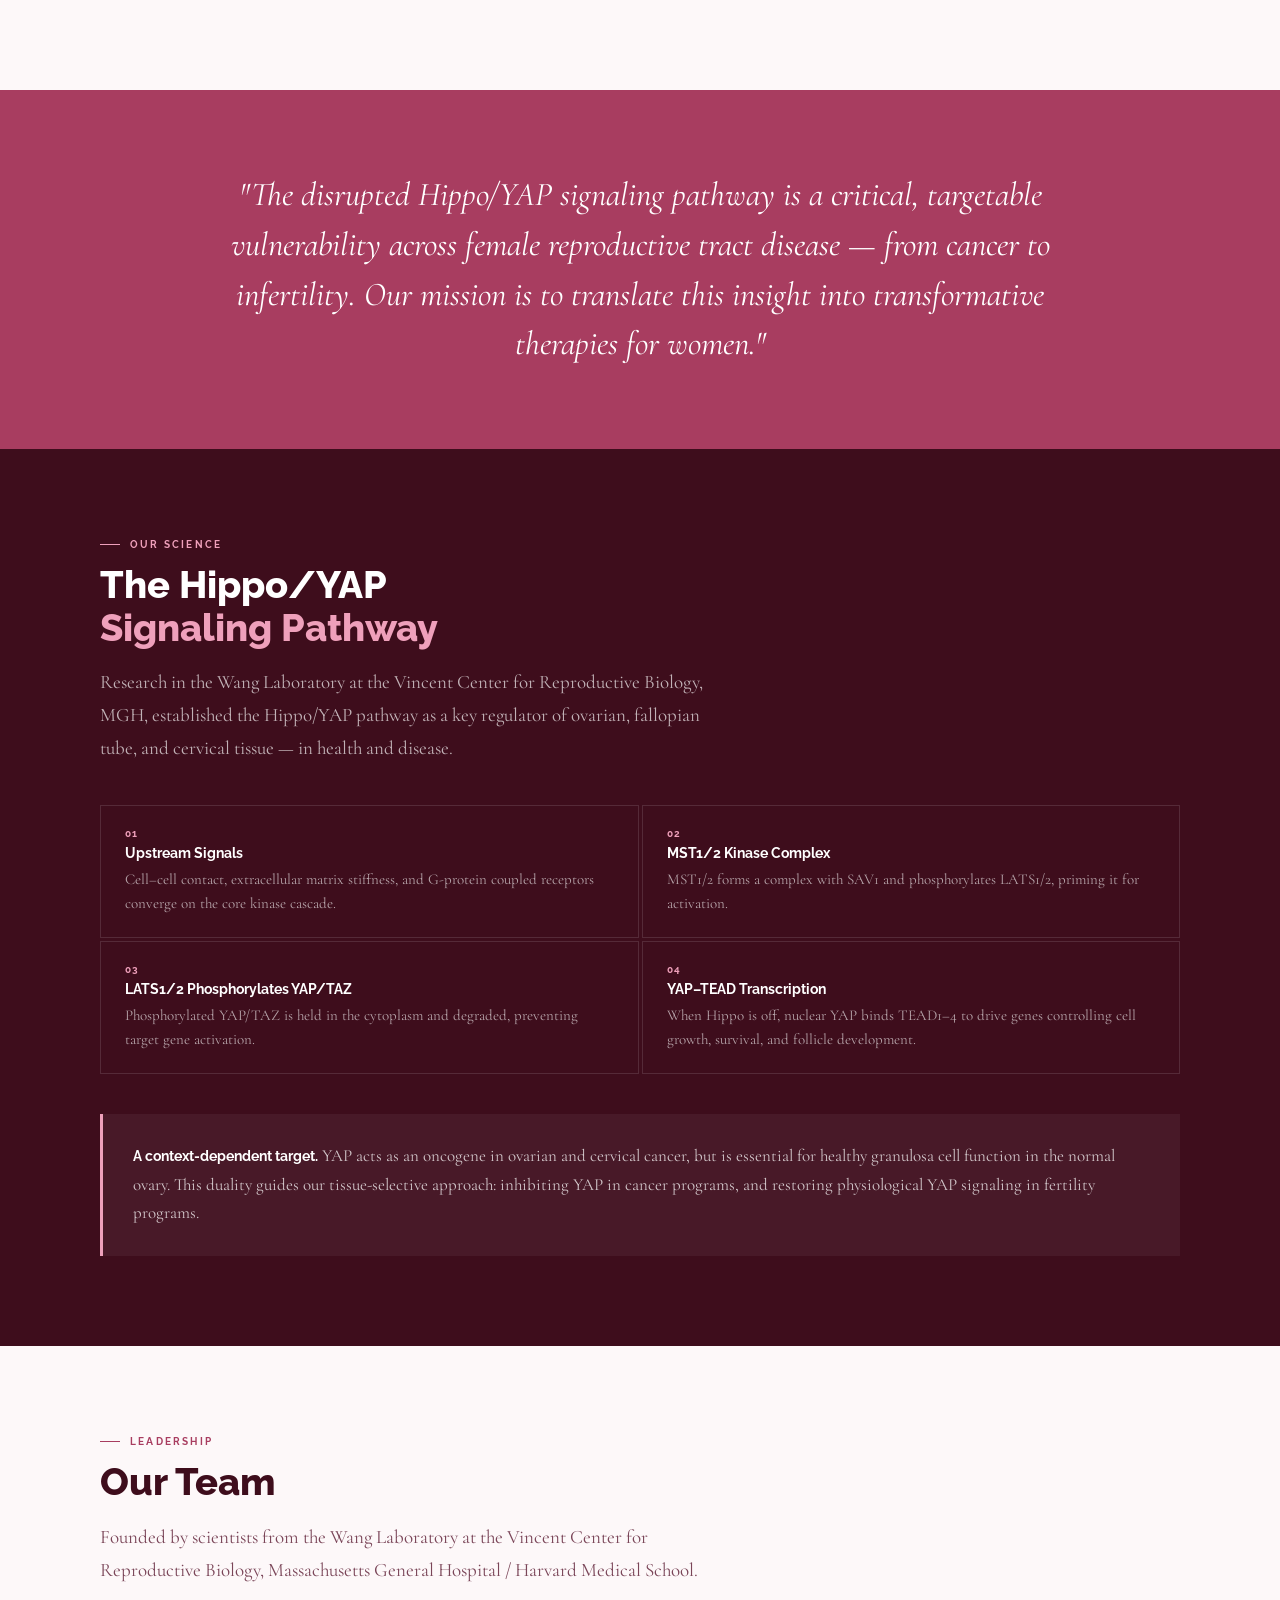
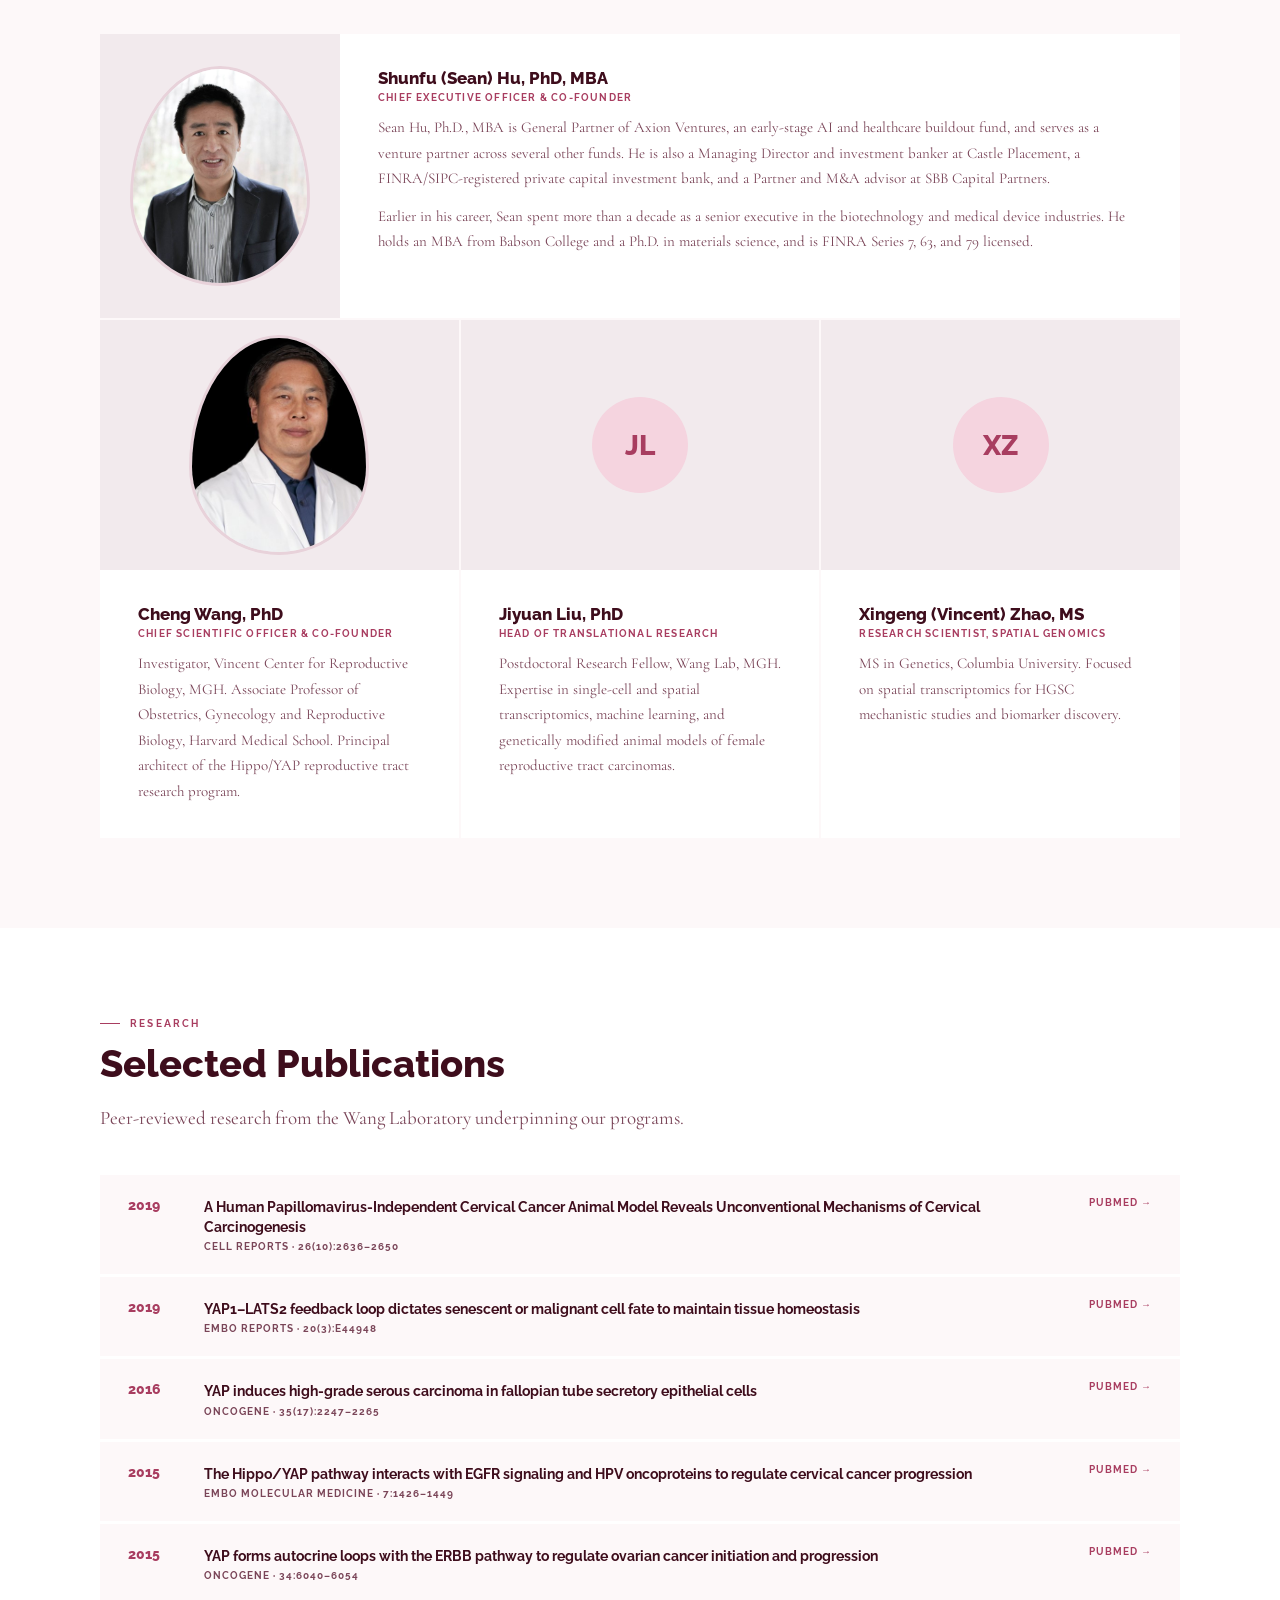
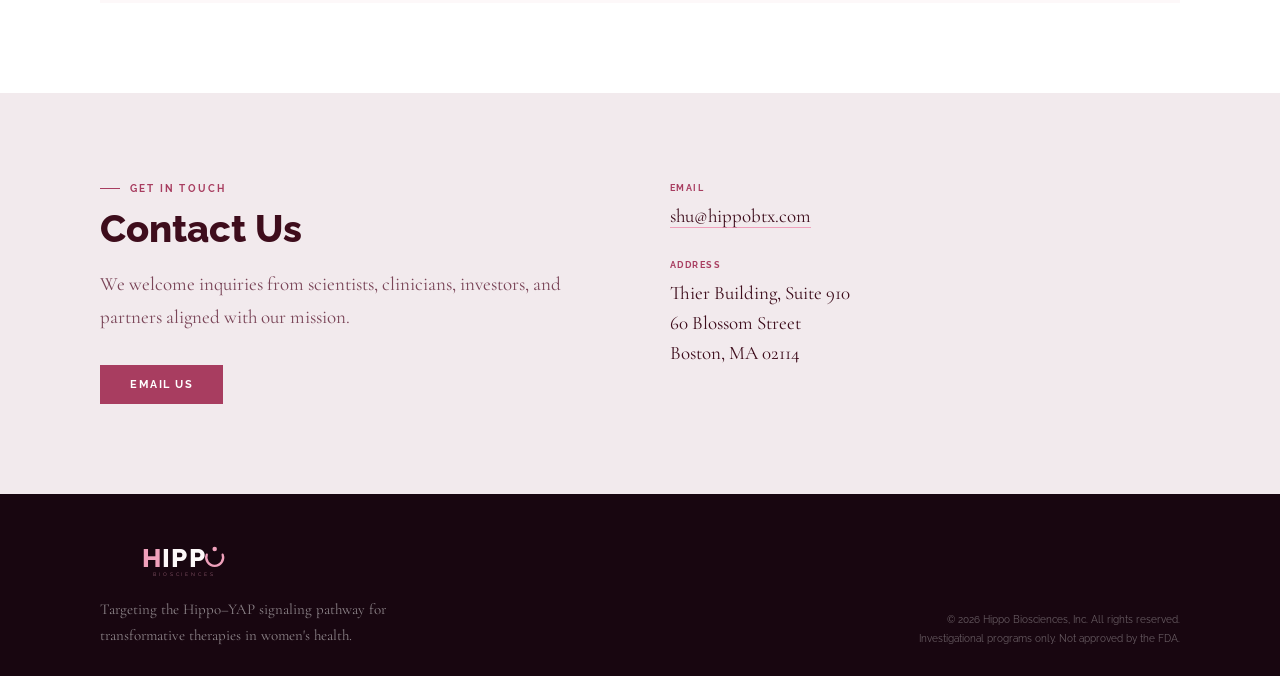
==== commit fdde9975: "Update Sean bio." ====
--- a/index.html
+++ b/index.html
@@ -247,8 +247,8 @@
       <div class="team-body">
         <div class="team-name">Shunfu (Sean) Hu, PhD, MBA</div>
         <div class="team-role">Chief Executive Officer &amp; Co-Founder</div>
-        <p class="body-sm">Sean combines scientific training, clinical-stage operating experience, and life sciences capital markets expertise. He holds a PhD in Materials Science from the University of New Hampshire and an MBA from Babson College, and is a named inventor on multiple US patents covering synthetic organ regeneration scaffolds.</p>
-        <p class="body-sm">He previously served as VP of Business Development and Operations at Harvard Apparatus Regenerative Technology (HRGN), a clinical-stage cell-therapy company, and as an M&amp;A advisor at SBB Capital Partners. He is a Managing Director at Castle Placement and a General Partner at Axion Ventures.</p>
+        <p class="body-sm">Sean Hu, Ph.D., MBA is General Partner of Axion Ventures, an early-stage AI and healthcare buildout fund, and serves as a venture partner across several other funds. He is also a Managing Director and investment banker at Castle Placement, a FINRA/SIPC-registered private capital investment bank, and a Partner and M&amp;A advisor at SBB Capital Partners.</p>
+        <p class="body-sm">Earlier in his career, Sean spent more than a decade as a senior executive in the biotechnology and medical device industries. He holds an MBA from Babson College and a Ph.D. in materials science, and is FINRA Series 7, 63, and 79 licensed.</p>
       </div>
     </div>
 
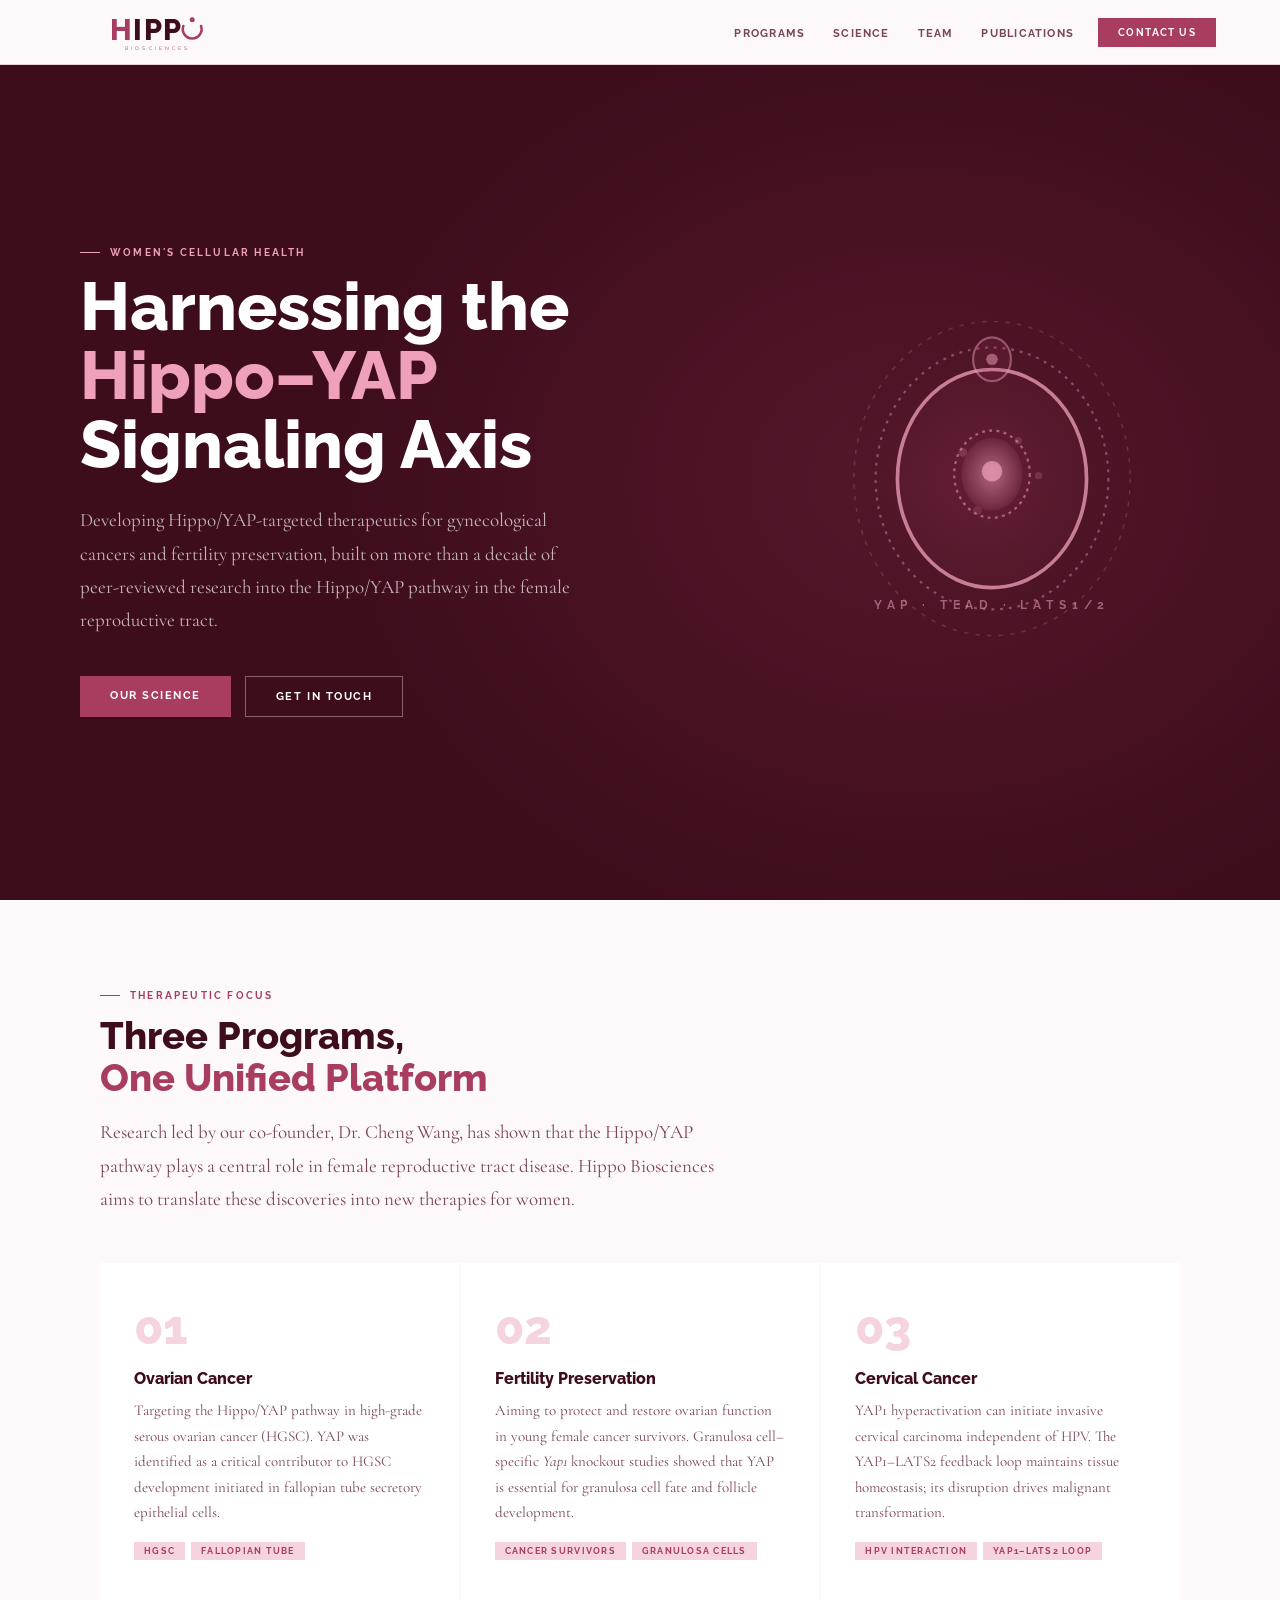
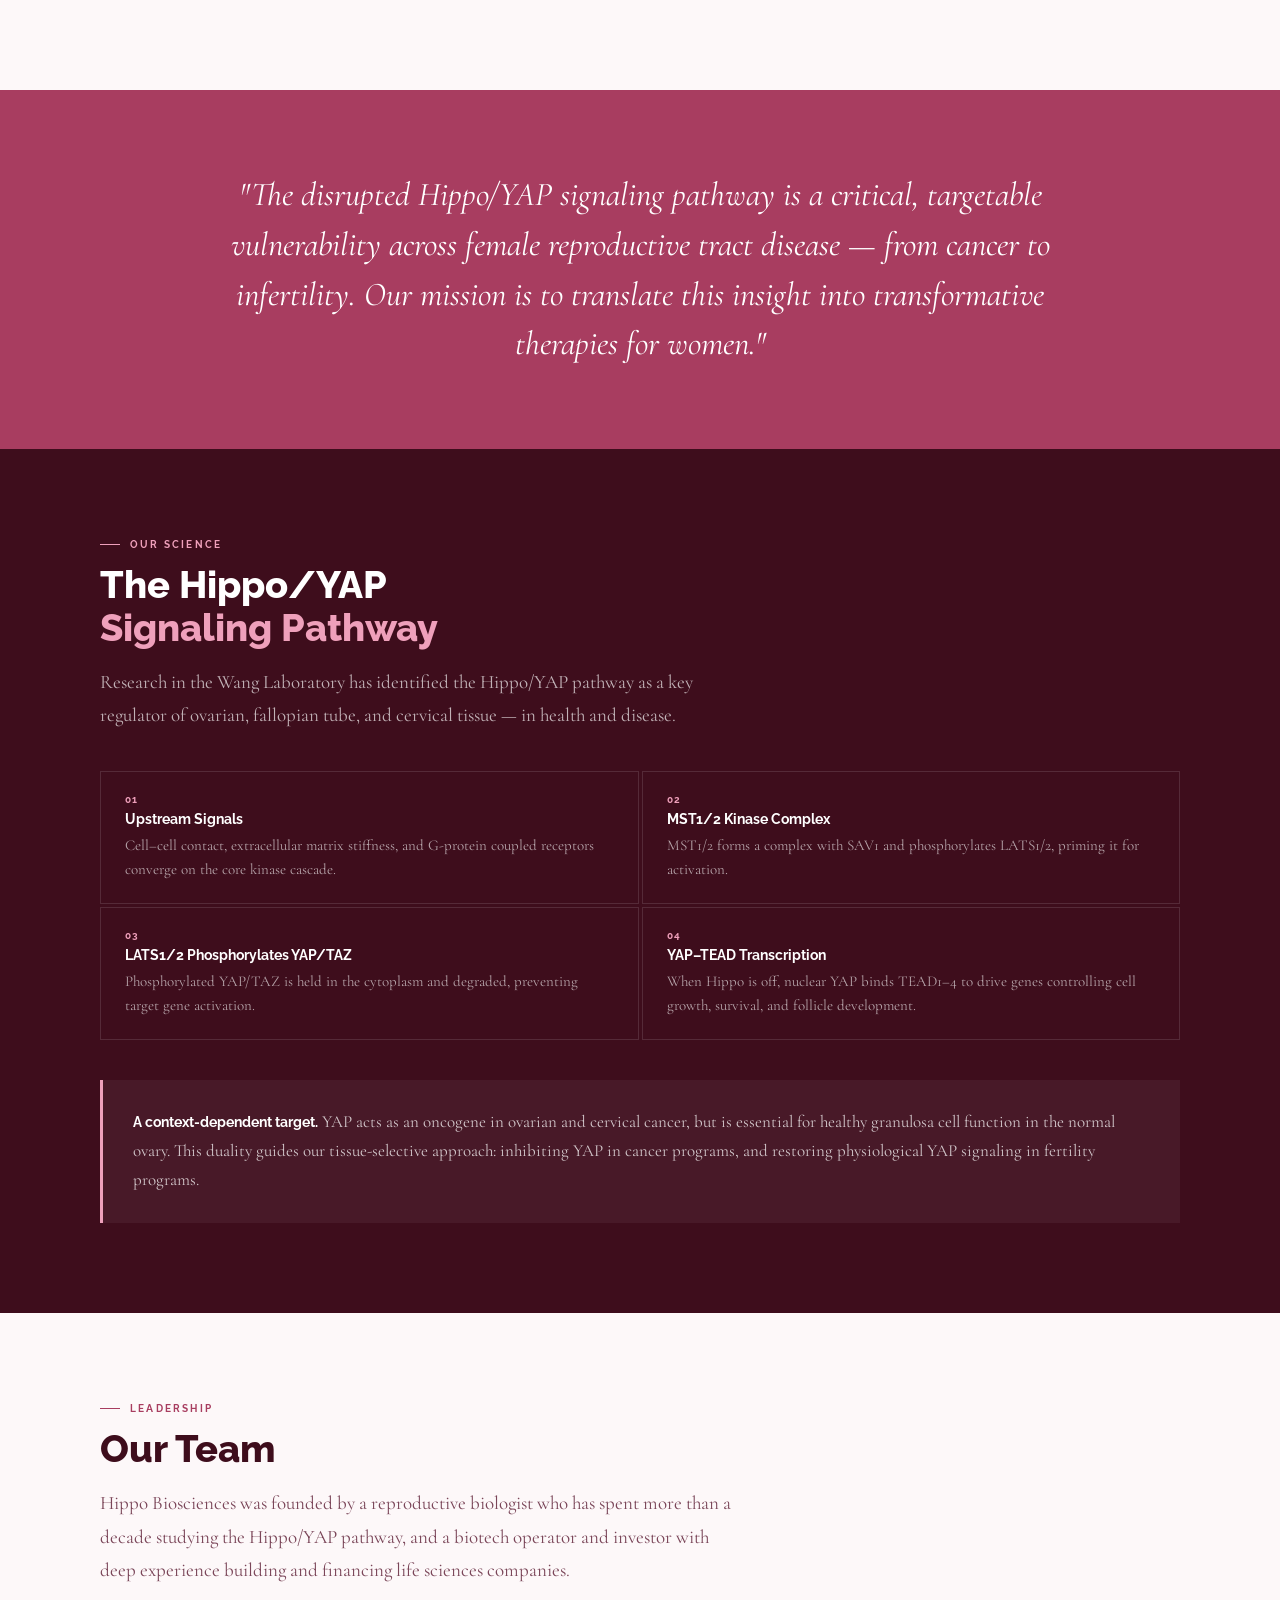
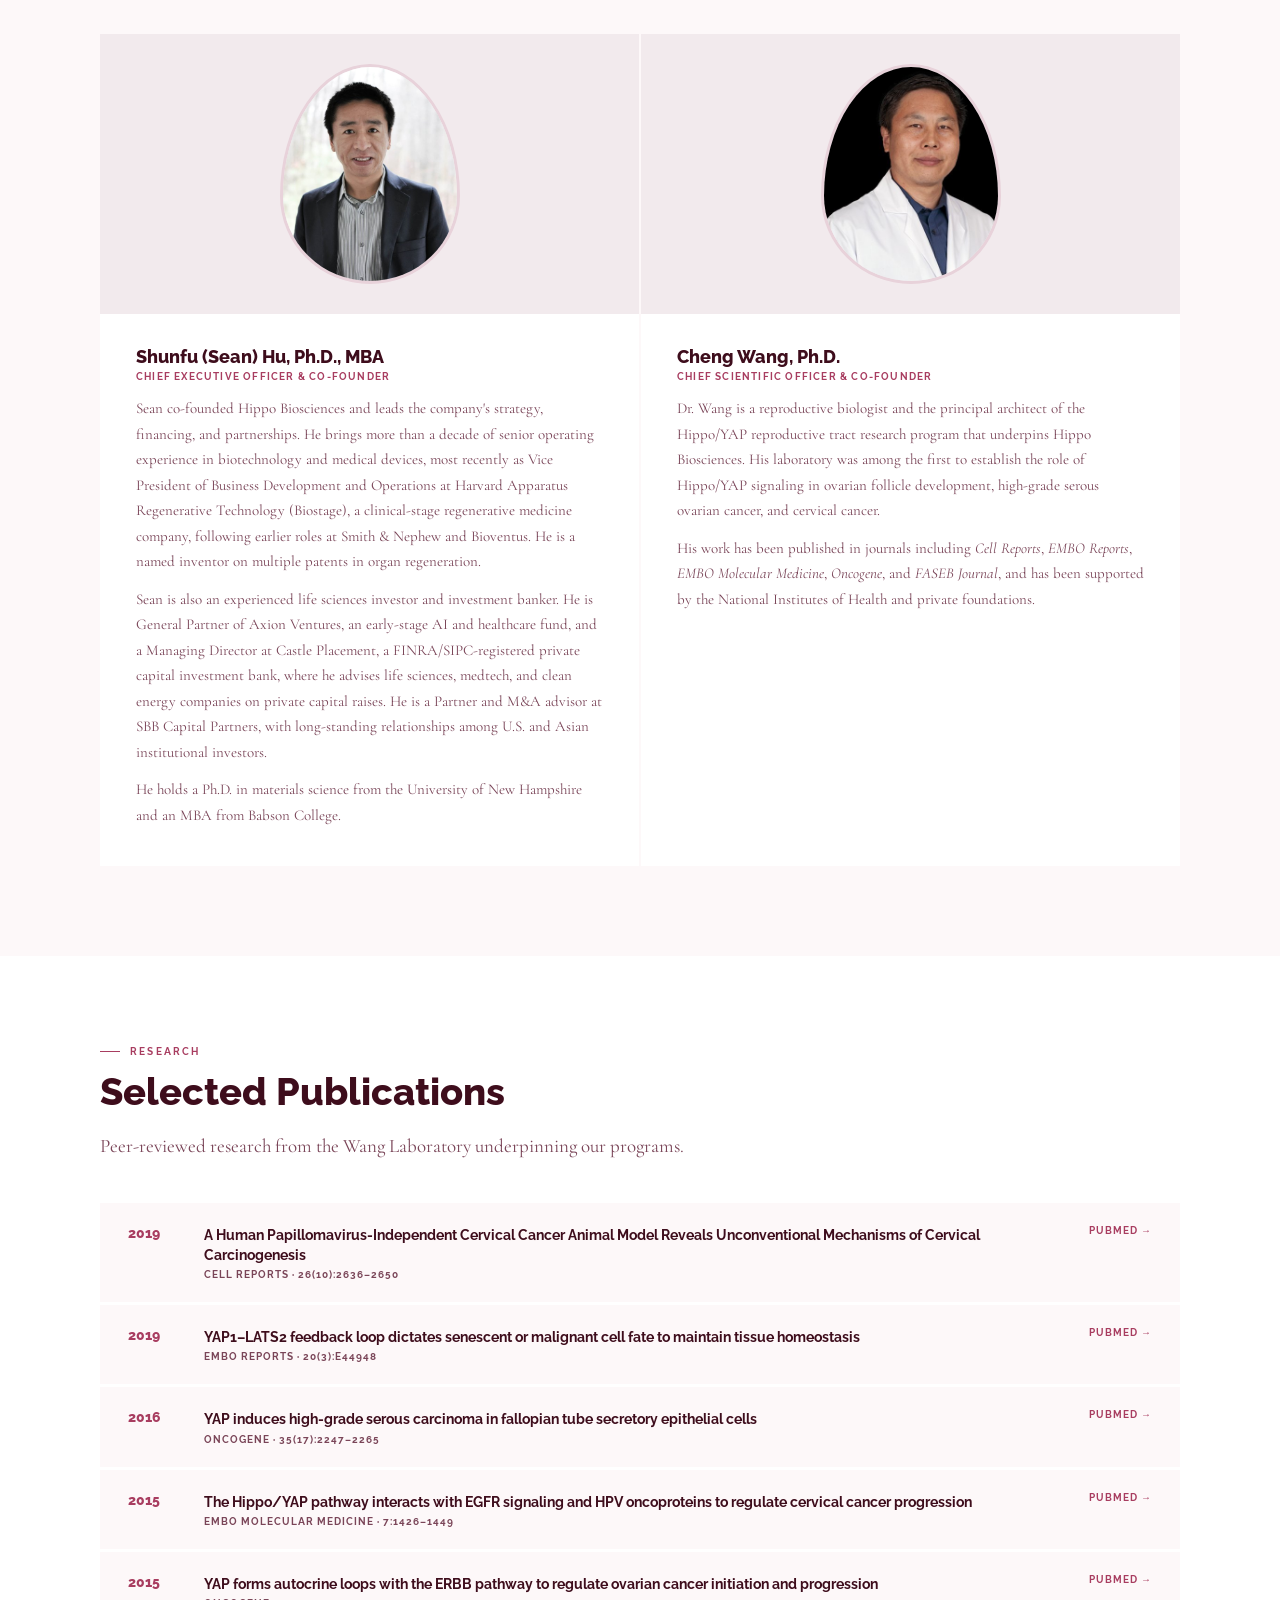
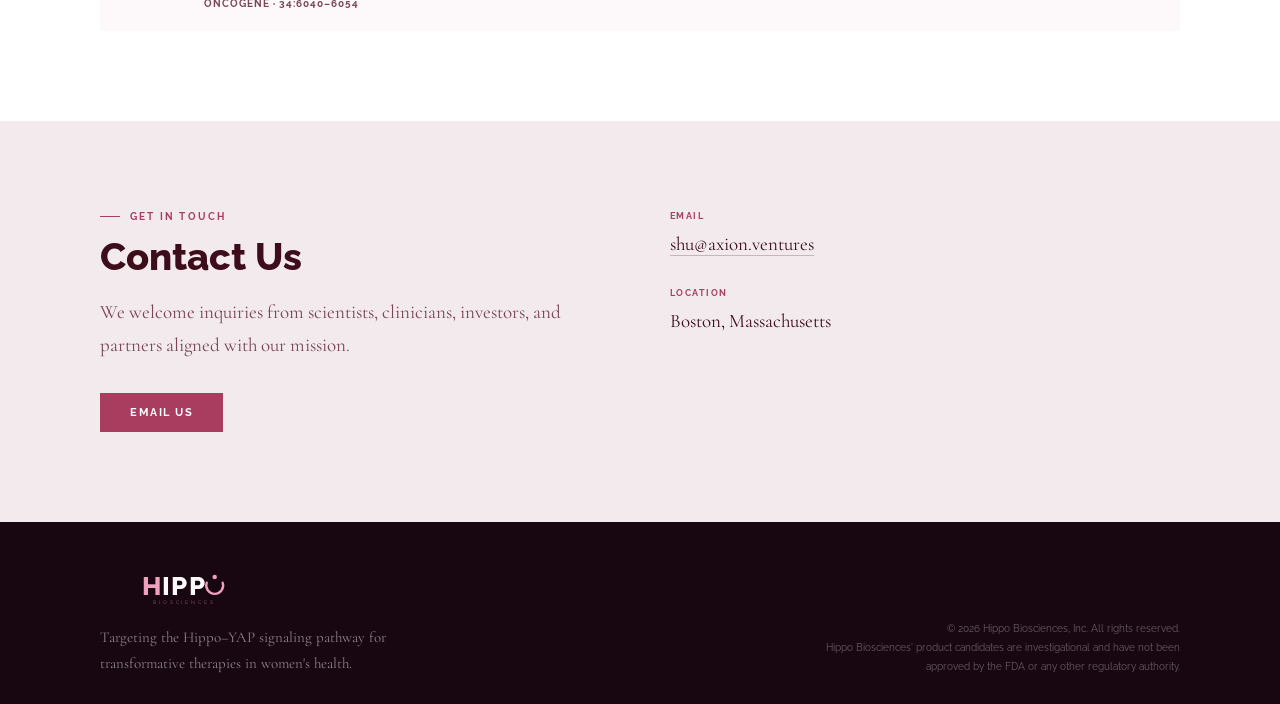
==== commit 0c31c956: "Review fixes: team, bio, favicon, mobile menu" ====
--- a/index.html
+++ b/index.html
@@ -5,6 +5,14 @@
 <meta name="viewport" content="width=device-width, initial-scale=1.0">
 <title>Hippo Biosciences</title>
 <meta name="description" content="Hippo Biosciences develops Hippo/YAP-targeted therapeutics for ovarian cancer, cervical cancer, and fertility preservation.">
+<link rel="icon" type="image/svg+xml" href="favicon.svg">
+<link rel="apple-touch-icon" href="images/apple-touch-icon.png">
+<meta property="og:type" content="website">
+<meta property="og:url" content="https://hippobtx.com/">
+<meta property="og:title" content="Hippo Biosciences">
+<meta property="og:description" content="Hippo/YAP-targeted therapeutics for gynecological cancers and fertility preservation.">
+<meta property="og:image" content="https://hippobtx.com/images/share.png">
+<meta name="twitter:card" content="summary_large_image">
 <link rel="preconnect" href="https://fonts.googleapis.com">
 <link href="https://fonts.googleapis.com/css2?family=Raleway:wght@400;600;700;800&family=Cormorant+Garamond:ital,wght@0,400;0,500;1,400&display=swap" rel="stylesheet">
 <style>
@@ -80,17 +88,20 @@
 .dual strong{color:#fff;font-family:var(--ff-h);font-size:14px}
 
 /* Team */
-.team-lead{display:grid;grid-template-columns:240px 1fr;background:#fff;margin-top:48px}
-.team-photo{background:var(--mist);display:flex;align-items:center;justify-content:center;padding:32px 24px}
+.team-grid{display:grid;grid-template-columns:1fr 1fr;gap:2px;margin-top:48px}
+.team-card{background:#fff}
+.team-photo{background:var(--mist);display:flex;align-items:center;justify-content:center;height:280px}
 .team-photo img{width:180px;height:220px;object-fit:cover;object-position:center top;border-radius:50% 50% 50% 50%/60% 60% 40% 40%;border:3px solid var(--border)}
-.team-body{padding:34px 38px}
-.team-name{font-family:var(--ff-h);font-size:17px;font-weight:800;color:var(--wine);margin-bottom:4px}
-.team-role{font-family:var(--ff-h);font-size:10px;font-weight:700;letter-spacing:.12em;text-transform:uppercase;color:var(--rose);margin-bottom:12px}
+.team-body{padding:32px 36px 38px}
+.team-name{font-family:var(--ff-h);font-size:18px;font-weight:800;color:var(--wine);margin-bottom:4px}
+.team-role{font-family:var(--ff-h);font-size:10px;font-weight:700;letter-spacing:.12em;text-transform:uppercase;color:var(--rose);margin-bottom:14px}
 .team-body p+p{margin-top:12px}
-.team-grid{display:grid;grid-template-columns:repeat(3,1fr);gap:2px;margin-top:2px}
-.team-card{background:#fff}
-.team-card .team-photo{height:250px}
-.avatar{width:96px;height:96px;border-radius:50%;background:var(--petal);display:flex;align-items:center;justify-content:center;font-family:var(--ff-h);font-weight:800;font-size:28px;color:var(--rose)}
+
+/* Mobile menu */
+.menu-btn{display:none;background:none;border:1px solid var(--border);width:40px;height:36px;cursor:pointer;color:var(--wine);font-size:18px;line-height:1}
+.mobile-menu{display:none;position:fixed;top:64px;left:0;right:0;z-index:99;background:var(--cream);border-bottom:1px solid var(--border);box-shadow:0 12px 30px rgba(62,13,28,.1)}
+.mobile-menu a{display:block;padding:16px 20px;border-top:1px solid var(--border);font-family:var(--ff-h);font-size:12px;font-weight:700;letter-spacing:.11em;text-transform:uppercase;color:var(--wine);text-decoration:none}
+.mobile-menu.open{display:block}
 
 /* Publications */
 .pubs{margin-top:40px;display:flex;flex-direction:column;gap:3px}
@@ -120,11 +131,12 @@
   .nav-inner{padding:0 16px;gap:12px}
   .nav-links{display:none}
   .nav-cta{margin-left:auto}
+  .menu-btn{display:block}
   .hero{grid-template-columns:1fr;min-height:auto}
   .hero-text{padding:64px 20px}
   .hero-vis{display:none}
   .grid3,.team-grid,.steps,.contact-grid{grid-template-columns:1fr}
-  .team-lead{grid-template-columns:1fr}
+  .team-photo{height:260px}
   .team-body{padding:28px 22px}
   .pub{grid-template-columns:1fr;gap:6px;padding:20px}
   .foot-copy{text-align:left}
@@ -150,15 +162,23 @@
       <li><a href="#publications">Publications</a></li>
     </ul>
     <a href="#contact" class="nav-cta">Contact Us</a>
+    <button class="menu-btn" id="menuBtn" aria-label="Open menu" aria-expanded="false">&#9776;</button>
   </div>
 </nav>
+<div class="mobile-menu" id="mobileMenu">
+  <a href="#programs">Programs</a>
+  <a href="#science">Science</a>
+  <a href="#team">Team</a>
+  <a href="#publications">Publications</a>
+  <a href="#contact">Contact</a>
+</div>
 
 <!-- Hero -->
 <header class="hero" id="top">
   <div class="hero-text">
     <div class="eyebrow light">Women's Cellular Health</div>
     <h1>Harnessing the<br><em>Hippo–YAP</em><br>Signaling Axis</h1>
-    <p>Developing Hippo/YAP-targeted therapeutics for gynecological cancers and fertility preservation, built on research from the Wang Laboratory at Massachusetts General Hospital / Harvard Medical School.</p>
+    <p>Developing Hippo/YAP-targeted therapeutics for gynecological cancers and fertility preservation, built on more than a decade of peer-reviewed research into the Hippo/YAP pathway in the female reproductive tract.</p>
     <div class="hero-actions">
       <a href="#science" class="btn btn-rose">Our Science</a>
       <a href="#contact" class="btn btn-ghost">Get in Touch</a>
@@ -191,7 +211,7 @@
   <div class="container">
     <div class="eyebrow">Therapeutic Focus</div>
     <h2>Three Programs,<br><em>One Unified Platform</em></h2>
-    <p class="lead">The Wang Laboratory at MGH identified the Hippo/YAP pathway as a critical driver of female reproductive tract disease. Hippo Biosciences is translating these discoveries into therapies.</p>
+    <p class="lead">Research led by our co-founder, Dr. Cheng Wang, has shown that the Hippo/YAP pathway plays a central role in female reproductive tract disease. Hippo Biosciences aims to translate these discoveries into new therapies for women.</p>
     <div class="grid3">
       <div class="card">
         <div class="card-num">01</div>
@@ -202,7 +222,7 @@
       <div class="card">
         <div class="card-num">02</div>
         <h3>Fertility Preservation</h3>
-        <p class="body-sm">Restoring ovarian function in young female cancer survivors. Granulosa cell–specific <em>Yap1</em> knockout studies showed that YAP is essential for granulosa cell fate and follicle development.</p>
+        <p class="body-sm">Aiming to protect and restore ovarian function in young female cancer survivors. Granulosa cell–specific <em>Yap1</em> knockout studies showed that YAP is essential for granulosa cell fate and follicle development.</p>
         <span class="tag">Cancer Survivors</span><span class="tag">Granulosa Cells</span>
       </div>
       <div class="card">
@@ -224,7 +244,7 @@
   <div class="container">
     <div class="eyebrow light">Our Science</div>
     <h2 class="light">The Hippo/YAP<br><em>Signaling Pathway</em></h2>
-    <p class="lead">Research in the Wang Laboratory at the Vincent Center for Reproductive Biology, MGH, established the Hippo/YAP pathway as a key regulator of ovarian, fallopian tube, and cervical tissue — in health and disease.</p>
+    <p class="lead">Research in the Wang Laboratory has identified the Hippo/YAP pathway as a key regulator of ovarian, fallopian tube, and cervical tissue — in health and disease.</p>
     <div class="steps">
       <div class="step"><div class="step-num">01</div><div class="step-name">Upstream Signals</div><div class="step-desc">Cell–cell contact, extracellular matrix stiffness, and G-protein coupled receptors converge on the core kinase cascade.</div></div>
       <div class="step"><div class="step-num">02</div><div class="step-name">MST1/2 Kinase Complex</div><div class="step-desc">MST1/2 forms a complex with SAV1 and phosphorylates LATS1/2, priming it for activation.</div></div>
@@ -240,41 +260,26 @@
   <div class="container">
     <div class="eyebrow">Leadership</div>
     <h2>Our Team</h2>
-    <p class="lead">Founded by scientists from the Wang Laboratory at the Vincent Center for Reproductive Biology, Massachusetts General Hospital / Harvard Medical School.</p>
-
-    <div class="team-lead">
-      <div class="team-photo"><img src="images/sean-hu.jpg" alt="Shunfu (Sean) Hu"></div>
-      <div class="team-body">
-        <div class="team-name">Shunfu (Sean) Hu, PhD, MBA</div>
-        <div class="team-role">Chief Executive Officer &amp; Co-Founder</div>
-        <p class="body-sm">Sean Hu, Ph.D., MBA is General Partner of Axion Ventures, an early-stage AI and healthcare buildout fund, and serves as a venture partner across several other funds. He is also a Managing Director and investment banker at Castle Placement, a FINRA/SIPC-registered private capital investment bank, and a Partner and M&amp;A advisor at SBB Capital Partners.</p>
-        <p class="body-sm">Earlier in his career, Sean spent more than a decade as a senior executive in the biotechnology and medical device industries. He holds an MBA from Babson College and a Ph.D. in materials science, and is FINRA Series 7, 63, and 79 licensed.</p>
-      </div>
-    </div>
+    <p class="lead">Hippo Biosciences was founded by a reproductive biologist who has spent more than a decade studying the Hippo/YAP pathway, and a biotech operator and investor with deep experience building and financing life sciences companies.</p>
 
     <div class="team-grid">
       <div class="team-card">
-        <div class="team-photo"><img src="images/cheng-wang.jpg" alt="Cheng Wang, PhD"></div>
+        <div class="team-photo"><img src="images/sean-hu.jpg" alt="Sean Hu, Ph.D., MBA"></div>
         <div class="team-body">
-          <div class="team-name">Cheng Wang, PhD</div>
+          <div class="team-name">Shunfu (Sean) Hu, Ph.D., MBA</div>
+          <div class="team-role">Chief Executive Officer &amp; Co-Founder</div>
+          <p class="body-sm">Sean co-founded Hippo Biosciences and leads the company's strategy, financing, and partnerships. He brings more than a decade of senior operating experience in biotechnology and medical devices, most recently as Vice President of Business Development and Operations at Harvard Apparatus Regenerative Technology (Biostage), a clinical-stage regenerative medicine company, following earlier roles at Smith &amp; Nephew and Bioventus. He is a named inventor on multiple patents in organ regeneration.</p>
+          <p class="body-sm">Sean is also an experienced life sciences investor and investment banker. He is General Partner of Axion Ventures, an early-stage AI and healthcare fund, and a Managing Director at Castle Placement, a FINRA/SIPC-registered private capital investment bank, where he advises life sciences, medtech, and clean energy companies on private capital raises. He is a Partner and M&amp;A advisor at SBB Capital Partners, with long-standing relationships among U.S. and Asian institutional investors.</p>
+          <p class="body-sm">He holds a Ph.D. in materials science from the University of New Hampshire and an MBA from Babson College.</p>
+        </div>
+      </div>
+      <div class="team-card">
+        <div class="team-photo"><img src="images/cheng-wang.jpg" alt="Cheng Wang, Ph.D."></div>
+        <div class="team-body">
+          <div class="team-name">Cheng Wang, Ph.D.</div>
           <div class="team-role">Chief Scientific Officer &amp; Co-Founder</div>
-          <p class="body-sm">Investigator, Vincent Center for Reproductive Biology, MGH. Associate Professor of Obstetrics, Gynecology and Reproductive Biology, Harvard Medical School. Principal architect of the Hippo/YAP reproductive tract research program.</p>
-        </div>
-      </div>
-      <div class="team-card">
-        <div class="team-photo"><div class="avatar">JL</div></div>
-        <div class="team-body">
-          <div class="team-name">Jiyuan Liu, PhD</div>
-          <div class="team-role">Head of Translational Research</div>
-          <p class="body-sm">Postdoctoral Research Fellow, Wang Lab, MGH. Expertise in single-cell and spatial transcriptomics, machine learning, and genetically modified animal models of female reproductive tract carcinomas.</p>
-        </div>
-      </div>
-      <div class="team-card">
-        <div class="team-photo"><div class="avatar">XZ</div></div>
-        <div class="team-body">
-          <div class="team-name">Xingeng (Vincent) Zhao, MS</div>
-          <div class="team-role">Research Scientist, Spatial Genomics</div>
-          <p class="body-sm">MS in Genetics, Columbia University. Focused on spatial transcriptomics for HGSC mechanistic studies and biomarker discovery.</p>
+          <p class="body-sm">Dr. Wang is a reproductive biologist and the principal architect of the Hippo/YAP reproductive tract research program that underpins Hippo Biosciences. His laboratory was among the first to establish the role of Hippo/YAP signaling in ovarian follicle development, high-grade serous ovarian cancer, and cervical cancer.</p>
+          <p class="body-sm">His work has been published in journals including <em>Cell Reports</em>, <em>EMBO Reports</em>, <em>EMBO Molecular Medicine</em>, <em>Oncogene</em>, and <em>FASEB Journal</em>, and has been supported by the National Institutes of Health and private foundations.</p>
         </div>
       </div>
     </div>
@@ -304,13 +309,13 @@
       <div class="eyebrow">Get in Touch</div>
       <h2>Contact Us</h2>
       <p class="lead" style="margin-bottom:32px">We welcome inquiries from scientists, clinicians, investors, and partners aligned with our mission.</p>
-      <a href="mailto:shu@hippobtx.com" class="btn btn-rose">Email Us</a>
+      <a href="mailto:shu@axion.ventures" class="btn btn-rose">Email Us</a>
     </div>
     <div>
       <div class="c-label">Email</div>
-      <div class="c-val"><a href="mailto:shu@hippobtx.com">shu@hippobtx.com</a></div>
-      <div class="c-label">Address</div>
-      <div class="c-val">Thier Building, Suite 910<br>60 Blossom Street<br>Boston, MA 02114</div>
+      <div class="c-val"><a href="mailto:shu@axion.ventures">shu@axion.ventures</a></div>
+      <div class="c-label">Location</div>
+      <div class="c-val">Boston, Massachusetts</div>
     </div>
   </div>
 </section>
@@ -326,7 +331,7 @@
       </svg>
       <p class="foot-tag">Targeting the Hippo–YAP signaling pathway for transformative therapies in women's health.</p>
     </div>
-    <div class="foot-copy">© 2026 Hippo Biosciences, Inc. All rights reserved.<br>Investigational programs only. Not approved by the FDA.</div>
+    <div class="foot-copy">© 2026 Hippo Biosciences, Inc. All rights reserved.<br>Hippo Biosciences' product candidates are investigational and have not been<br>approved by the FDA or any other regulatory authority.</div>
   </div>
 </footer>
 
@@ -349,6 +354,16 @@
   dot.setAttribute('cx',cx.toFixed(1)); dot.setAttribute('cy',(cy-r).toFixed(1));
   document.getElementById(bioId).setAttribute('x',(((bb.x+shift)+(cx+r+6))/2).toFixed(0));
 }
+// Mobile menu
+const menuBtn=document.getElementById('menuBtn'), mobileMenu=document.getElementById('mobileMenu');
+menuBtn.addEventListener('click',()=>{
+  const open=mobileMenu.classList.toggle('open');
+  menuBtn.setAttribute('aria-expanded',open);
+});
+mobileMenu.querySelectorAll('a').forEach(a=>a.addEventListener('click',()=>{
+  mobileMenu.classList.remove('open'); menuBtn.setAttribute('aria-expanded','false');
+}));
+
 document.fonts.ready.then(()=>requestAnimationFrame(()=>{
   buildLogo('navHipp','navArc','navDot','navBio',300);
   buildLogo('footHipp','footArc','footDot','footBio',300);
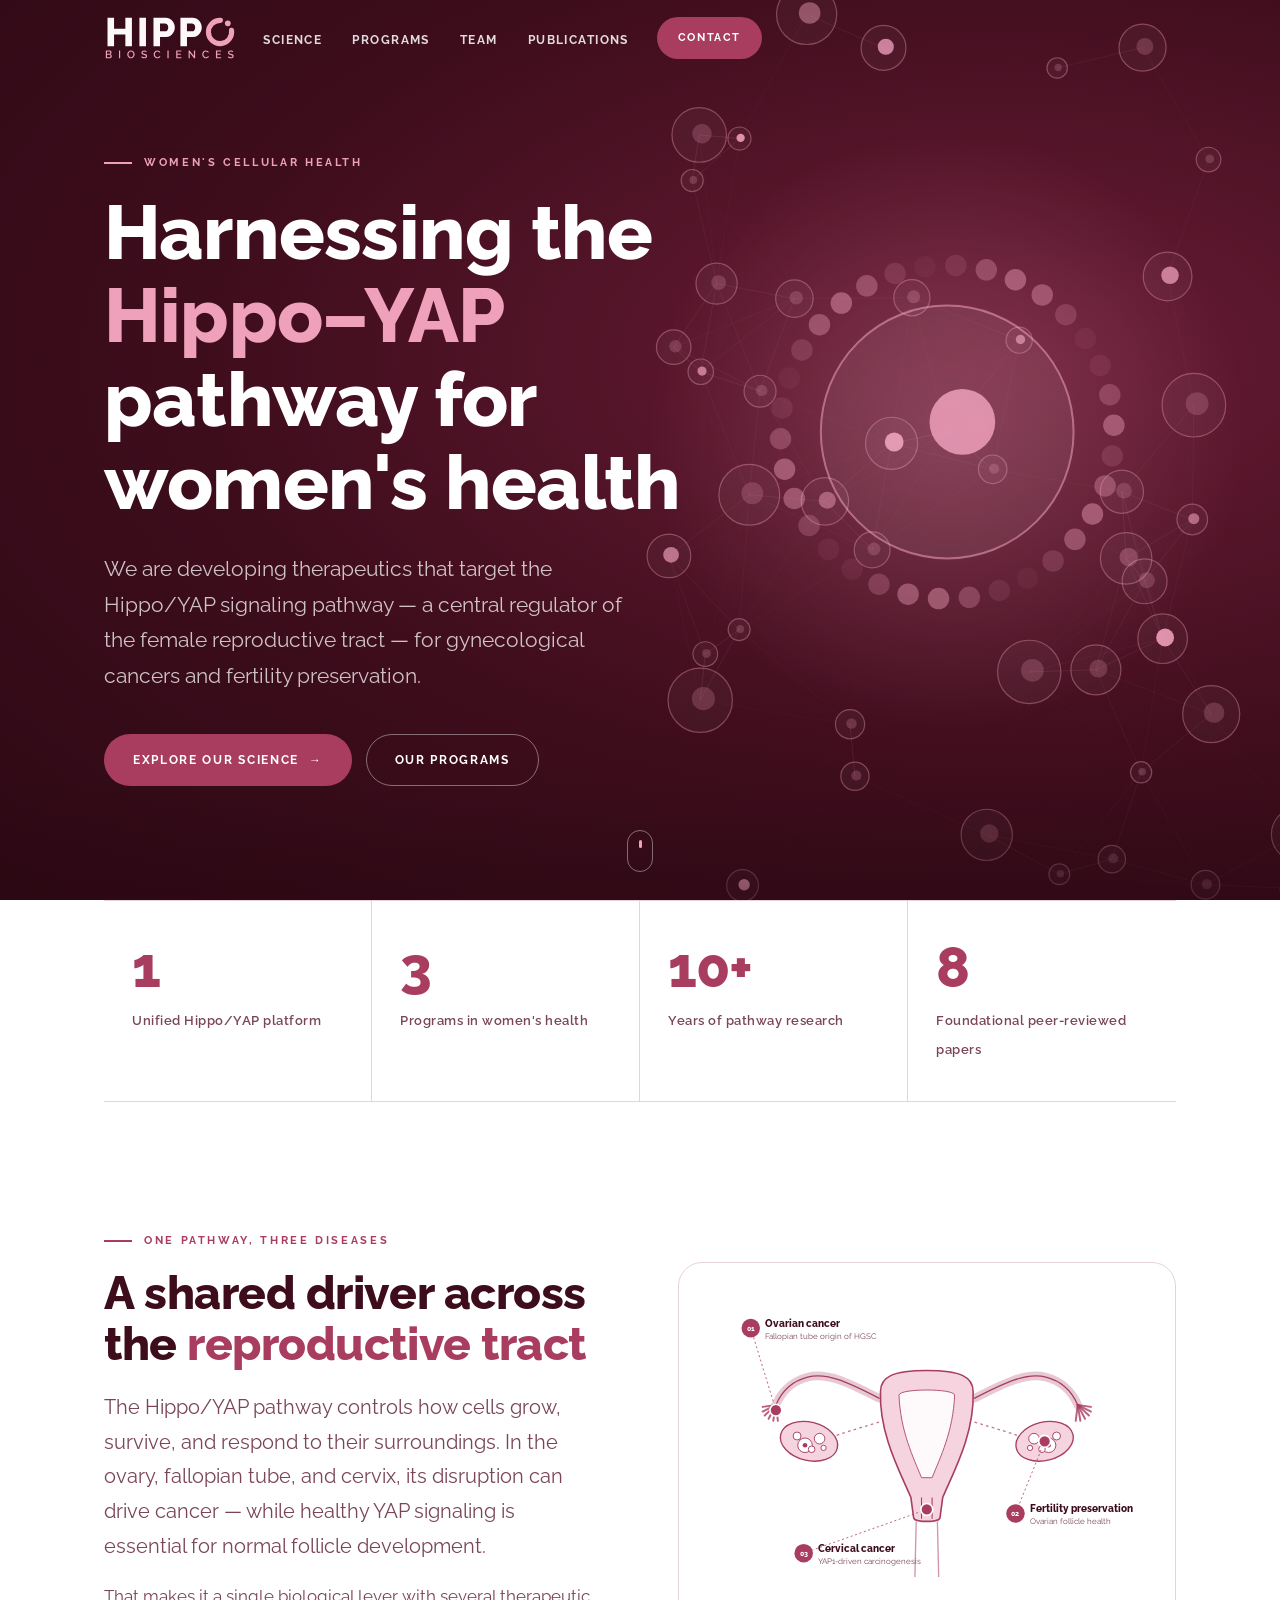
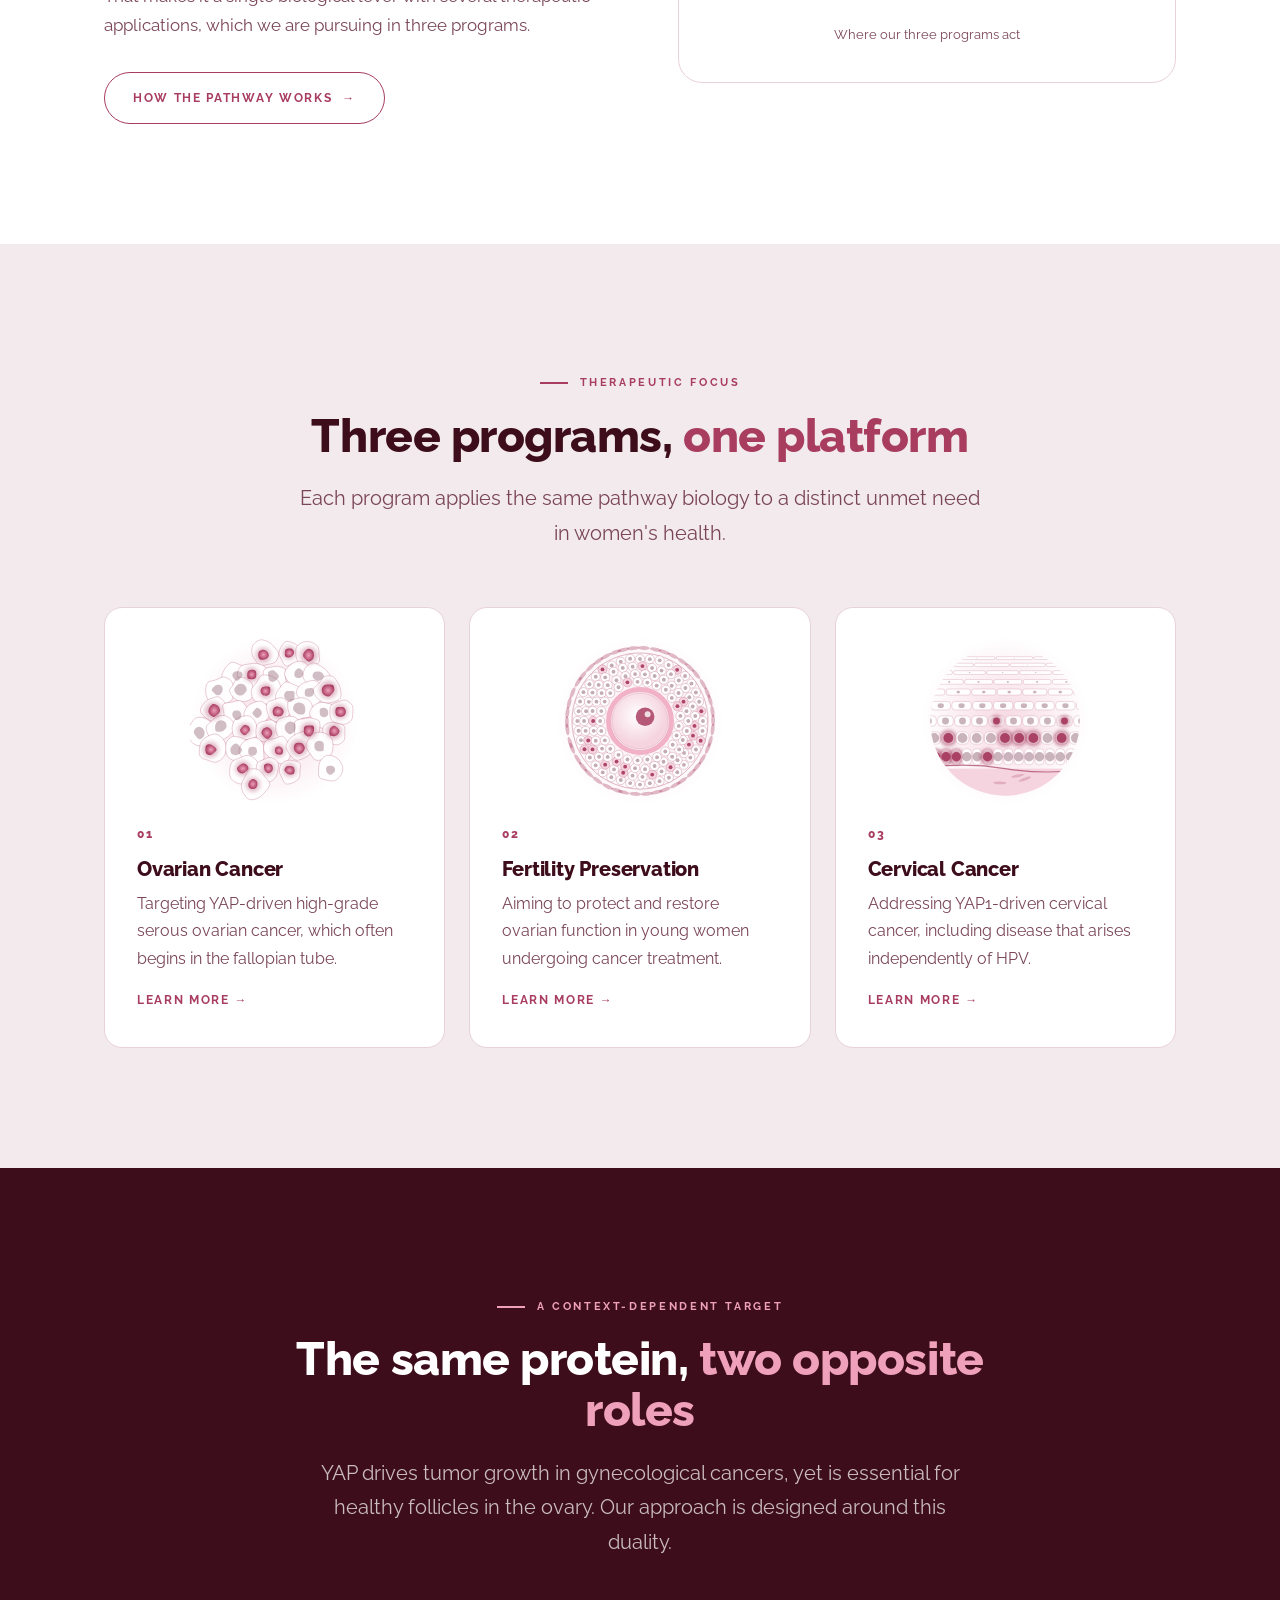
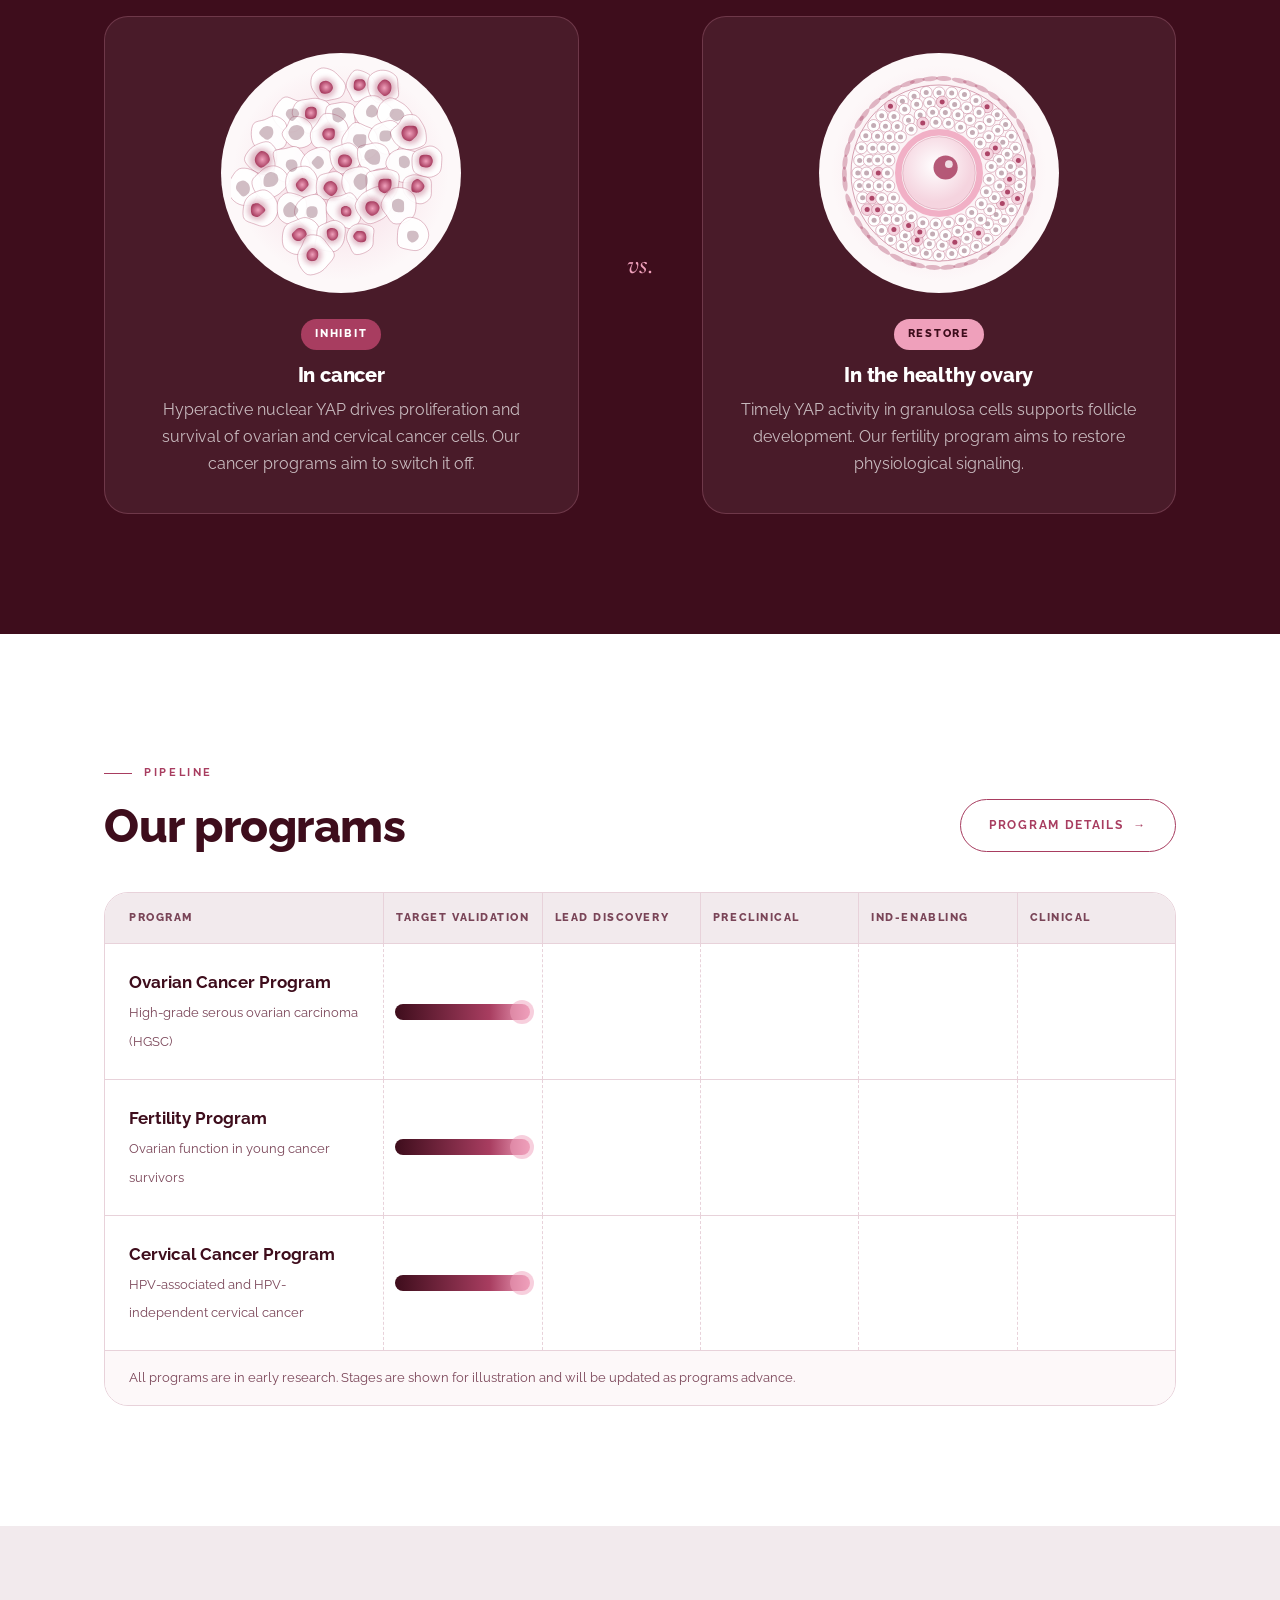
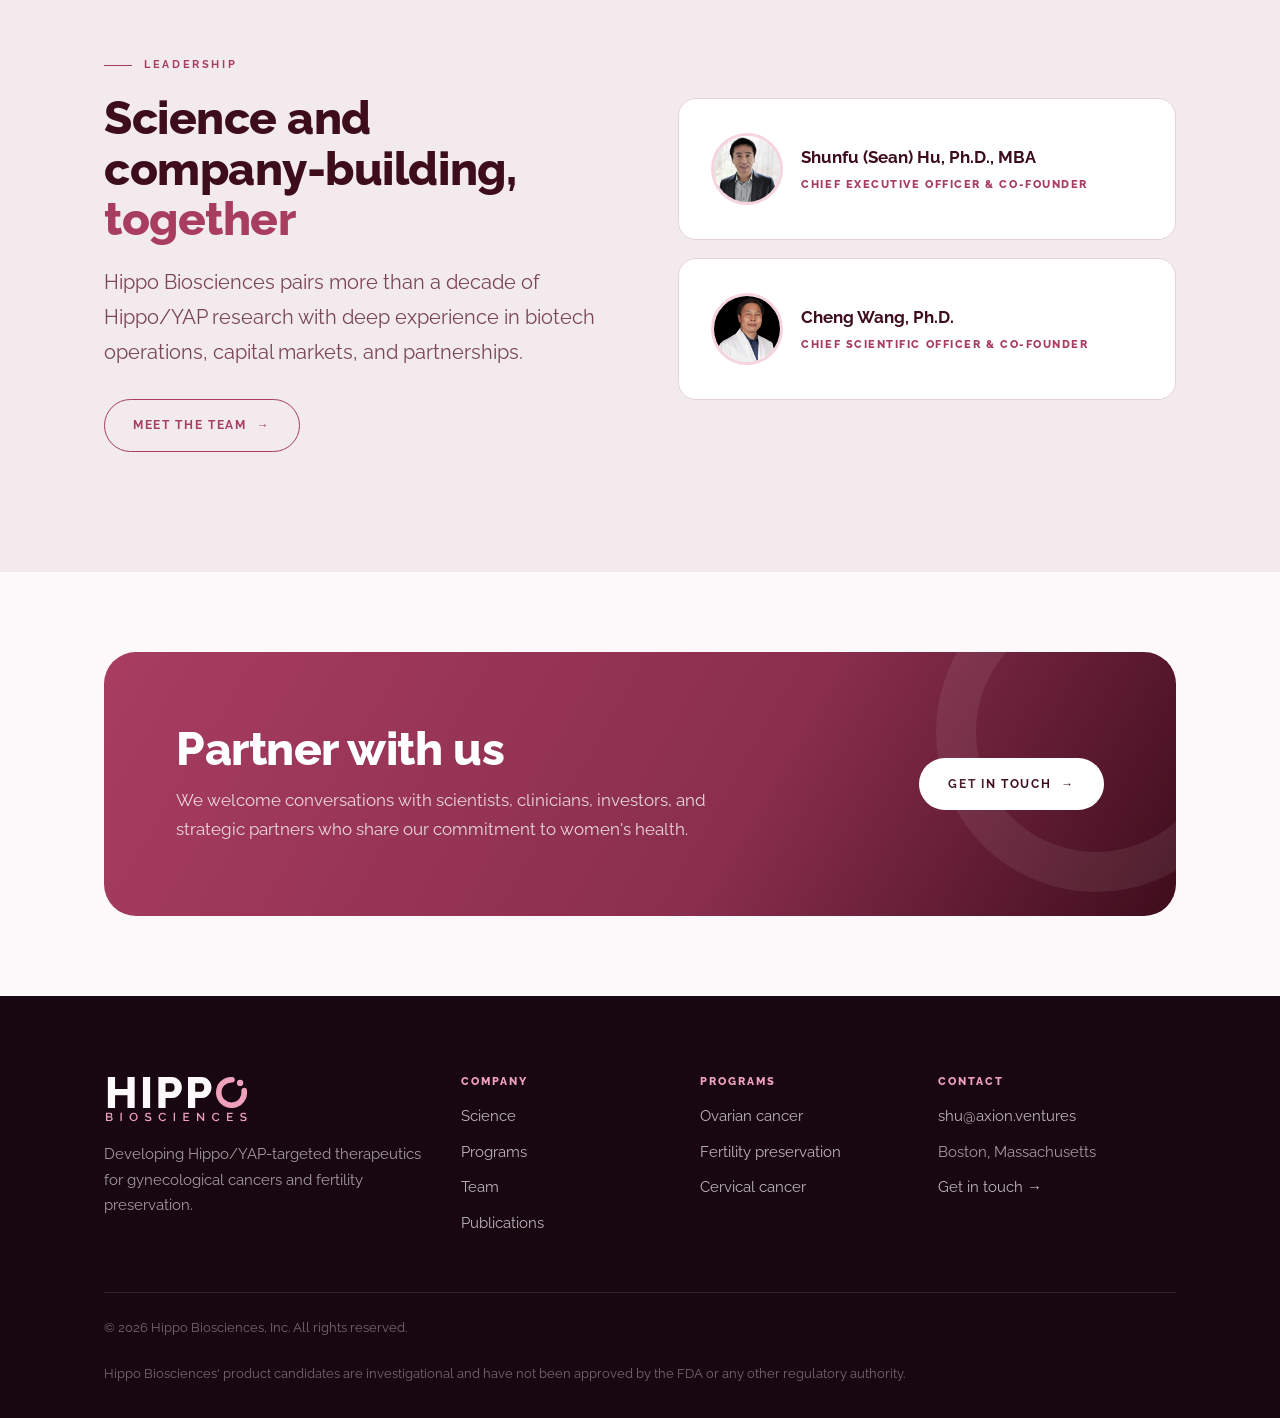
==== commit c6d8955d: "Rebuild site v2" ====
--- a/index.html
+++ b/index.html
@@ -1,373 +1,158 @@
 <!DOCTYPE html>
 <html lang="en">
 <head>
-<meta charset="UTF-8">
-<meta name="viewport" content="width=device-width, initial-scale=1.0">
+<meta charset="utf-8">
+<script>document.documentElement.className+=" js"</script>
+<meta name="viewport" content="width=device-width, initial-scale=1">
 <title>Hippo Biosciences</title>
 <meta name="description" content="Hippo Biosciences develops Hippo/YAP-targeted therapeutics for ovarian cancer, cervical cancer, and fertility preservation.">
-<link rel="icon" type="image/svg+xml" href="favicon.svg">
-<link rel="apple-touch-icon" href="images/apple-touch-icon.png">
+<link rel="canonical" href="https://hippobtx.com/">
+<meta name="theme-color" content="#3E0D1C">
+<link rel="icon" href="assets/brand/favicon.svg" type="image/svg+xml">
+<link rel="apple-touch-icon" href="assets/brand/apple-touch-icon.png">
 <meta property="og:type" content="website">
+<meta property="og:site_name" content="Hippo Biosciences">
 <meta property="og:url" content="https://hippobtx.com/">
 <meta property="og:title" content="Hippo Biosciences">
-<meta property="og:description" content="Hippo/YAP-targeted therapeutics for gynecological cancers and fertility preservation.">
-<meta property="og:image" content="https://hippobtx.com/images/share.png">
+<meta property="og:description" content="Hippo Biosciences develops Hippo/YAP-targeted therapeutics for ovarian cancer, cervical cancer, and fertility preservation.">
+<meta property="og:image" content="https://hippobtx.com/assets/img/share.png">
 <meta name="twitter:card" content="summary_large_image">
-<link rel="preconnect" href="https://fonts.googleapis.com">
-<link href="https://fonts.googleapis.com/css2?family=Raleway:wght@400;600;700;800&family=Cormorant+Garamond:ital,wght@0,400;0,500;1,400&display=swap" rel="stylesheet">
-<style>
-:root{
-  --wine:#3E0D1C;--rose:#A83D60;--blush:#EFA0BB;--petal:#F5D4DF;
-  --cream:#FDF8F9;--mist:#F2EAED;--ink:#180610;--mid:#7A4558;--border:#E8D2DA;
-  --ff-h:'Raleway',sans-serif;--ff-b:'Cormorant Garamond',serif;
-}
-*,*::before,*::after{box-sizing:border-box;margin:0;padding:0}
-html{scroll-behavior:smooth;scroll-padding-top:64px}
-body{font-family:var(--ff-b);background:var(--cream);color:var(--wine);overflow-x:hidden}
-a{color:inherit}
-
-/* Nav */
-nav{position:fixed;top:0;left:0;right:0;z-index:100;background:rgba(253,248,249,.96);backdrop-filter:blur(12px);border-bottom:1px solid var(--border)}
-.nav-inner{max-width:1200px;margin:0 auto;display:flex;align-items:center;height:64px;padding:0 24px;gap:24px}
-.nav-logo{display:flex;align-items:center;flex-shrink:0;text-decoration:none}
-.nav-logo svg{height:40px;width:auto}
-.nav-links{display:flex;gap:28px;list-style:none;margin-left:auto}
-.nav-links a{font-family:var(--ff-h);font-size:11px;font-weight:700;letter-spacing:.11em;text-transform:uppercase;color:var(--mid);text-decoration:none}
-.nav-links a:hover{color:var(--rose)}
-.nav-cta{font-family:var(--ff-h);font-size:10px;font-weight:700;letter-spacing:.14em;text-transform:uppercase;color:#fff;background:var(--rose);padding:9px 20px;text-decoration:none;white-space:nowrap}
-.nav-cta:hover{background:var(--wine)}
-
-/* Shared */
-.container{max-width:1200px;margin:0 auto;padding:0 60px}
-.section{padding:90px 0}
-.eyebrow{font-family:var(--ff-h);font-size:10px;font-weight:700;letter-spacing:.22em;text-transform:uppercase;color:var(--rose);margin-bottom:14px;display:flex;align-items:center;gap:10px}
-.eyebrow::before{content:'';width:20px;height:1px;background:currentColor}
-.eyebrow.light{color:var(--blush)}
-h2{font-family:var(--ff-h);font-size:clamp(28px,3vw,42px);font-weight:800;line-height:1.1;color:var(--wine);margin-bottom:16px}
-h2 em{font-style:normal;color:var(--rose)}
-h2.light{color:#fff}
-h2.light em{color:var(--blush)}
-h3{font-family:var(--ff-h);font-size:16px;font-weight:800;color:var(--wine);margin-bottom:10px}
-.lead{font-size:19px;line-height:1.75;color:var(--mid);max-width:640px}
-.body-sm{font-size:15px;line-height:1.7;color:var(--mid)}
-.btn{display:inline-block;font-family:var(--ff-h);font-size:11px;font-weight:700;letter-spacing:.14em;text-transform:uppercase;padding:13px 30px;text-decoration:none;transition:all .2s}
-.btn-rose{color:#fff;background:var(--rose)}
-.btn-rose:hover{background:var(--wine)}
-.btn-ghost{color:#fff;border:1.5px solid rgba(255,255,255,.35)}
-.btn-ghost:hover{border-color:var(--blush);color:var(--blush)}
-.tag{display:inline-block;font-family:var(--ff-h);font-size:9px;font-weight:700;letter-spacing:.14em;text-transform:uppercase;color:var(--rose);background:var(--petal);padding:4px 10px;margin:16px 6px 0 0}
-
-/* Hero */
-.hero{margin-top:64px;min-height:calc(100vh - 64px);background:var(--wine);display:grid;grid-template-columns:1.1fr .9fr;align-items:center;position:relative;overflow:hidden}
-.hero::before{content:'';position:absolute;inset:0;background:radial-gradient(ellipse 65% 80% at 72% 50%,rgba(168,61,96,.22) 0%,transparent 70%)}
-.hero-text{position:relative;padding:80px 40px 80px 80px}
-.hero h1{font-family:var(--ff-h);font-size:clamp(40px,5.2vw,70px);font-weight:800;line-height:1.04;color:#fff;margin-bottom:24px}
-.hero h1 em{font-style:normal;color:var(--blush)}
-.hero p{font-size:19px;line-height:1.75;color:rgba(255,255,255,.7);max-width:500px;margin-bottom:40px}
-.hero-actions{display:flex;gap:14px;flex-wrap:wrap}
-.hero-vis{position:relative;display:flex;justify-content:center;padding:60px}
-
-/* Programs */
-.grid3{display:grid;grid-template-columns:repeat(3,1fr);gap:2px;margin-top:48px}
-.card{background:#fff;padding:40px 34px}
-.card-num{font-family:var(--ff-h);font-size:48px;font-weight:800;color:var(--petal);line-height:1;margin-bottom:18px}
-
-/* Mission */
-.mission{background:var(--rose);padding:80px 24px;text-align:center}
-.mission p{font-style:italic;font-size:clamp(22px,2.6vw,34px);line-height:1.5;color:#fff;max-width:860px;margin:0 auto}
-
-/* Science */
-.science{background:var(--wine)}
-.science .lead{color:rgba(255,255,255,.68)}
-.steps{display:grid;grid-template-columns:repeat(2,1fr);gap:3px;margin-top:40px}
-.step{padding:22px 24px;border:1px solid rgba(255,255,255,.12)}
-.step-num{font-family:var(--ff-h);font-size:10px;font-weight:700;letter-spacing:.1em;color:var(--blush);margin-bottom:6px}
-.step-name{font-family:var(--ff-h);font-size:14px;font-weight:700;color:#fff;margin-bottom:6px}
-.step-desc{font-size:15px;line-height:1.6;color:rgba(255,255,255,.62)}
-.dual{margin-top:40px;padding:28px 30px;border-left:3px solid var(--blush);background:rgba(255,255,255,.05);color:rgba(255,255,255,.75);font-size:17px;line-height:1.7}
-.dual strong{color:#fff;font-family:var(--ff-h);font-size:14px}
-
-/* Team */
-.team-grid{display:grid;grid-template-columns:1fr 1fr;gap:2px;margin-top:48px}
-.team-card{background:#fff}
-.team-photo{background:var(--mist);display:flex;align-items:center;justify-content:center;height:280px}
-.team-photo img{width:180px;height:220px;object-fit:cover;object-position:center top;border-radius:50% 50% 50% 50%/60% 60% 40% 40%;border:3px solid var(--border)}
-.team-body{padding:32px 36px 38px}
-.team-name{font-family:var(--ff-h);font-size:18px;font-weight:800;color:var(--wine);margin-bottom:4px}
-.team-role{font-family:var(--ff-h);font-size:10px;font-weight:700;letter-spacing:.12em;text-transform:uppercase;color:var(--rose);margin-bottom:14px}
-.team-body p+p{margin-top:12px}
-
-/* Mobile menu */
-.menu-btn{display:none;background:none;border:1px solid var(--border);width:40px;height:36px;cursor:pointer;color:var(--wine);font-size:18px;line-height:1}
-.mobile-menu{display:none;position:fixed;top:64px;left:0;right:0;z-index:99;background:var(--cream);border-bottom:1px solid var(--border);box-shadow:0 12px 30px rgba(62,13,28,.1)}
-.mobile-menu a{display:block;padding:16px 20px;border-top:1px solid var(--border);font-family:var(--ff-h);font-size:12px;font-weight:700;letter-spacing:.11em;text-transform:uppercase;color:var(--wine);text-decoration:none}
-.mobile-menu.open{display:block}
-
-/* Publications */
-.pubs{margin-top:40px;display:flex;flex-direction:column;gap:3px}
-.pub{background:#fff;padding:22px 28px;display:grid;grid-template-columns:56px 1fr auto;gap:20px;align-items:start}
-.pub-year{font-family:var(--ff-h);font-size:14px;font-weight:800;color:var(--rose)}
-.pub-title{font-family:var(--ff-h);font-size:14px;font-weight:700;color:var(--wine);line-height:1.45;margin-bottom:4px}
-.pub-journal{font-family:var(--ff-h);font-size:10px;font-weight:700;letter-spacing:.1em;text-transform:uppercase;color:var(--mid)}
-.pub-link{font-family:var(--ff-h);font-size:10px;font-weight:700;letter-spacing:.1em;text-transform:uppercase;color:var(--rose);text-decoration:none;white-space:nowrap}
-.pub-link:hover{color:var(--wine)}
-
-/* Contact */
-.contact{background:var(--mist)}
-.contact-grid{display:grid;grid-template-columns:1fr 1fr;gap:60px;align-items:start}
-.c-label{font-family:var(--ff-h);font-size:9px;font-weight:700;letter-spacing:.16em;text-transform:uppercase;color:var(--rose);margin-bottom:8px}
-.c-val{font-size:19px;color:var(--wine);line-height:1.6;margin-bottom:28px}
-.c-val a{text-decoration:none;border-bottom:1px solid var(--blush)}
-
-/* Footer */
-footer{background:var(--ink);padding:48px 0 28px}
-footer .container{display:flex;justify-content:space-between;align-items:flex-end;gap:32px;flex-wrap:wrap}
-.foot-tag{font-size:15px;line-height:1.7;color:rgba(255,255,255,.5);max-width:340px;margin-top:14px}
-.foot-copy{font-family:var(--ff-h);font-size:10px;line-height:1.9;color:rgba(255,255,255,.35);text-align:right}
-
-@media(max-width:960px){
-  .container{padding:0 20px}
-  .section{padding:64px 0}
-  .nav-inner{padding:0 16px;gap:12px}
-  .nav-links{display:none}
-  .nav-cta{margin-left:auto}
-  .menu-btn{display:block}
-  .hero{grid-template-columns:1fr;min-height:auto}
-  .hero-text{padding:64px 20px}
-  .hero-vis{display:none}
-  .grid3,.team-grid,.steps,.contact-grid{grid-template-columns:1fr}
-  .team-photo{height:260px}
-  .team-body{padding:28px 22px}
-  .pub{grid-template-columns:1fr;gap:6px;padding:20px}
-  .foot-copy{text-align:left}
-}
-</style>
+<link rel="preload" href="assets/fonts/raleway-800.woff2" as="font" type="font/woff2" crossorigin>
+<link rel="preload" href="assets/fonts/raleway-400.woff2" as="font" type="font/woff2" crossorigin>
+<link rel="stylesheet" href="assets/css/site.css">
 </head>
 <body>
+<a class="skip" href="#main">Skip to content</a>
+<header class="site-header over-dark">
+  <div class="wrap">
+    <a class="brand" href="index.html" aria-label="Hippo Biosciences home">
+      <img class="on-light" src="assets/brand/logo.svg" alt="Hippo Biosciences" width="172" height="58">
+      <img class="on-dark" src="assets/brand/logo-white.svg" alt="Hippo Biosciences" width="172" height="58">
+    </a>
+    <nav aria-label="Main"><ul class="nav"><li><a href="science.html">Science</a></li><li><a href="programs.html">Programs</a></li><li><a href="team.html">Team</a></li><li><a href="publications.html">Publications</a></li></ul></nav>
+    <a class="btn btn-rose header-cta" href="contact.html">Contact</a>
+    <button class="menu-btn" aria-label="Menu" aria-expanded="false" aria-controls="mobile-nav"><span></span><span></span><span></span></button>
+  </div>
+</header>
+<nav class="mobile-nav" id="mobile-nav" aria-label="Mobile"><a href="index.html" aria-current="page">Home</a><a href="science.html">Science</a><a href="programs.html">Programs</a><a href="team.html">Team</a><a href="publications.html">Publications</a><a href="contact.html">Contact</a></nav>
+<main id="main">
 
-<nav>
-  <div class="nav-inner">
-    <a href="#top" class="nav-logo" aria-label="Hippo Biosciences home">
-      <svg viewBox="0 0 300 64" xmlns="http://www.w3.org/2000/svg" height="40">
-        <text id="navHipp" x="8" y="44" font-family="'Raleway',sans-serif" font-size="46" font-weight="800" letter-spacing="2" fill="#3E0D1C"><tspan fill="#A83D60">H</tspan>IPP</text>
-        <path id="navArc" fill="none" stroke="#A83D60" stroke-width="4" stroke-linecap="round"/>
-        <circle id="navDot" r="4" fill="#A83D60"/>
-        <text id="navBio" y="60" font-family="'Raleway',sans-serif" font-size="8" letter-spacing="5" text-anchor="middle" fill="#A83D60">BIOSCIENCES</text>
-      </svg>
-    </a>
-    <ul class="nav-links">
-      <li><a href="#programs">Programs</a></li>
-      <li><a href="#science">Science</a></li>
-      <li><a href="#team">Team</a></li>
-      <li><a href="#publications">Publications</a></li>
-    </ul>
-    <a href="#contact" class="nav-cta">Contact Us</a>
-    <button class="menu-btn" id="menuBtn" aria-label="Open menu" aria-expanded="false">&#9776;</button>
-  </div>
-</nav>
-<div class="mobile-menu" id="mobileMenu">
-  <a href="#programs">Programs</a>
-  <a href="#science">Science</a>
-  <a href="#team">Team</a>
-  <a href="#publications">Publications</a>
-  <a href="#contact">Contact</a>
-</div>
-
-<!-- Hero -->
-<header class="hero" id="top">
-  <div class="hero-text">
-    <div class="eyebrow light">Women's Cellular Health</div>
-    <h1>Harnessing the<br><em>Hippo–YAP</em><br>Signaling Axis</h1>
-    <p>Developing Hippo/YAP-targeted therapeutics for gynecological cancers and fertility preservation, built on more than a decade of peer-reviewed research into the Hippo/YAP pathway in the female reproductive tract.</p>
-    <div class="hero-actions">
-      <a href="#science" class="btn btn-rose">Our Science</a>
-      <a href="#contact" class="btn btn-ghost">Get in Touch</a>
+<section class="hero">
+  <canvas aria-hidden="true"></canvas>
+  <div class="wrap">
+    <div class="hero-copy">
+      <div class="eyebrow">Women's cellular health</div>
+      <h1>Harnessing the <em>Hippo&ndash;YAP</em> pathway for women's health</h1>
+      <p>We are developing therapeutics that target the Hippo/YAP signaling pathway &mdash; a central regulator of the female reproductive tract &mdash; for gynecological cancers and fertility preservation.</p>
+      <div class="btns"><a class="btn btn-rose" href="science.html">Explore our science <span class="arr" aria-hidden="true">&rarr;</span></a><a class="btn btn-ghost" href="programs.html">Our programs</a></div>
     </div>
   </div>
-  <div class="hero-vis" aria-hidden="true">
-    <svg viewBox="-10 -10 220 245" width="320" xmlns="http://www.w3.org/2000/svg">
-      <defs>
-        <radialGradient id="cg"><stop offset="0%" stop-color="rgba(168,61,96,.18)"/><stop offset="100%" stop-color="transparent"/></radialGradient>
-        <radialGradient id="ng"><stop offset="0%" stop-color="rgba(239,160,187,.55)"/><stop offset="100%" stop-color="rgba(239,160,187,.08)"/></radialGradient>
-      </defs>
-      <ellipse cx="100" cy="110" rx="108" ry="120" fill="url(#cg)"/>
-      <ellipse cx="100" cy="110" rx="95" ry="108" fill="none" stroke="rgba(239,160,187,.2)" stroke-width="1" stroke-dasharray="3 5"/>
-      <ellipse cx="100" cy="110" rx="80" ry="90" fill="none" stroke="rgba(239,160,187,.4)" stroke-width="1.5" stroke-dasharray="2 4"/>
-      <ellipse cx="100" cy="110" rx="65" ry="75" fill="rgba(168,61,96,.07)" stroke="rgba(239,160,187,.75)" stroke-width="2.5"/>
-      <circle cx="80" cy="92" r="3" fill="rgba(239,160,187,.2)"/><circle cx="118" cy="84" r="2.5" fill="rgba(239,160,187,.18)"/>
-      <circle cx="90" cy="132" r="3" fill="rgba(239,160,187,.15)"/><circle cx="132" cy="108" r="2.5" fill="rgba(239,160,187,.18)"/>
-      <ellipse cx="100" cy="107" rx="26" ry="30" fill="none" stroke="rgba(239,160,187,.55)" stroke-width="1.5" stroke-dasharray="2 3"/>
-      <ellipse cx="100" cy="107" rx="21" ry="25" fill="url(#ng)"/>
-      <circle cx="100" cy="105" r="7" fill="rgba(239,160,187,.7)"/>
-      <ellipse cx="100" cy="28" rx="13" ry="15" fill="rgba(168,61,96,.12)" stroke="rgba(239,160,187,.45)" stroke-width="1.5"/>
-      <circle cx="100" cy="28" r="4" fill="rgba(239,160,187,.5)"/>
-      <text x="100" y="200" font-family="'Raleway',sans-serif" font-size="8.5" font-weight="700" letter-spacing="4" text-anchor="middle" fill="rgba(239,160,187,.55)">YAP · TEAD · LATS1/2</text>
-    </svg>
+  <span class="scroll-cue" aria-hidden="true"></span>
+</section>
+
+<section class="bg-white"><div class="wrap">
+  <div class="stats">
+    <div class="stat reveal"><b>1</b><span>Unified Hippo/YAP platform</span></div>
+    <div class="stat reveal d1"><b>3</b><span>Programs in women's health</span></div>
+    <div class="stat reveal d2"><b>10+</b><span>Years of pathway research</span></div>
+    <div class="stat reveal d3"><b>8</b><span>Foundational peer-reviewed papers</span></div>
   </div>
-</header>
+</div></section>
 
-<!-- Programs -->
-<section class="section" id="programs">
-  <div class="container">
-    <div class="eyebrow">Therapeutic Focus</div>
-    <h2>Three Programs,<br><em>One Unified Platform</em></h2>
-    <p class="lead">Research led by our co-founder, Dr. Cheng Wang, has shown that the Hippo/YAP pathway plays a central role in female reproductive tract disease. Hippo Biosciences aims to translate these discoveries into new therapies for women.</p>
-    <div class="grid3">
-      <div class="card">
-        <div class="card-num">01</div>
-        <h3>Ovarian Cancer</h3>
-        <p class="body-sm">Targeting the Hippo/YAP pathway in high-grade serous ovarian cancer (HGSC). YAP was identified as a critical contributor to HGSC development initiated in fallopian tube secretory epithelial cells.</p>
-        <span class="tag">HGSC</span><span class="tag">Fallopian Tube</span>
+<section class="section bg-white"><div class="wrap grid-2">
+  <div class="reveal">
+    <div class="eyebrow">One pathway, three diseases</div>
+    <h2>A shared driver across the <em>reproductive tract</em></h2>
+    <p class="lead">The Hippo/YAP pathway controls how cells grow, survive, and respond to their surroundings. In the ovary, fallopian tube, and cervix, its disruption can drive cancer &mdash; while healthy YAP signaling is essential for normal follicle development.</p>
+    <p class="muted" style="margin-top:18px">That makes it a single biological lever with several therapeutic applications, which we are pursuing in three programs.</p>
+    <div class="btns" style="margin-top:32px"><a class="btn btn-line" href="science.html">How the pathway works <span class="arr" aria-hidden="true">&rarr;</span></a></div>
+  </div>
+  <figure class="figure reveal d1"><svg xmlns="http://www.w3.org/2000/svg" viewBox="0 0 640 470" class="tract" role="img" aria-label="Illustration of the female reproductive tract showing the ovary, fallopian tube and cervix"><path d="M 248 150 C 205 128 170 110 140 118 C 112 125 98 146 92 160" fill="none" stroke="#A83D60" stroke-width="13" stroke-linecap="round" opacity=".28"/><path d="M 248 150 C 205 128 170 110 140 118 C 112 125 98 146 92 160" fill="none" stroke="#A83D60" stroke-width="2" stroke-linecap="round"/><path d="M 392 150 C 435 128 470 110 500 118 C 528 125 542 146 548 160" fill="none" stroke="#A83D60" stroke-width="13" stroke-linecap="round" opacity=".28"/><path d="M 392 150 C 435 128 470 110 500 118 C 528 125 542 146 548 160" fill="none" stroke="#A83D60" stroke-width="2" stroke-linecap="round"/><line x1="92" y1="160" x2="72" y2="163" stroke="#A83D60" stroke-width="3" stroke-linecap="round" opacity=".8"/><line x1="92" y1="160" x2="72" y2="170" stroke="#A83D60" stroke-width="3" stroke-linecap="round" opacity=".8"/><line x1="92" y1="160" x2="75" y2="176" stroke="#A83D60" stroke-width="3" stroke-linecap="round" opacity=".8"/><line x1="92" y1="160" x2="81" y2="181" stroke="#A83D60" stroke-width="3" stroke-linecap="round" opacity=".8"/><line x1="92" y1="160" x2="88" y2="184" stroke="#A83D60" stroke-width="3" stroke-linecap="round" opacity=".8"/><line x1="92" y1="160" x2="95" y2="184" stroke="#A83D60" stroke-width="3" stroke-linecap="round" opacity=".8"/><line x1="548" y1="160" x2="568" y2="163" stroke="#A83D60" stroke-width="3" stroke-linecap="round" opacity=".8"/><line x1="548" y1="160" x2="568" y2="170" stroke="#A83D60" stroke-width="3" stroke-linecap="round" opacity=".8"/><line x1="548" y1="160" x2="565" y2="176" stroke="#A83D60" stroke-width="3" stroke-linecap="round" opacity=".8"/><line x1="548" y1="160" x2="559" y2="181" stroke="#A83D60" stroke-width="3" stroke-linecap="round" opacity=".8"/><line x1="548" y1="160" x2="552" y2="184" stroke="#A83D60" stroke-width="3" stroke-linecap="round" opacity=".8"/><line x1="548" y1="160" x2="545" y2="184" stroke="#A83D60" stroke-width="3" stroke-linecap="round" opacity=".8"/><path d="M 248 186 Q 200 200 172 210" fill="none" stroke="#A83D60" stroke-width="2" stroke-dasharray="4 5" opacity=".7"/><ellipse cx="142" cy="215" rx="44" ry="29" transform="rotate(14 142 215)" fill="#F5D4DF" stroke="#A83D60" stroke-width="2"/><circle cx="158" cy="211" r="8" fill="#fff" stroke="#A83D60" stroke-width="1.4"/><circle cx="136" cy="221" r="11" fill="#fff" stroke="#A83D60" stroke-width="1.4"/><circle cx="124" cy="207" r="6" fill="#fff" stroke="#A83D60" stroke-width="1.4"/><circle cx="146" cy="227" r="5" fill="#fff" stroke="#A83D60" stroke-width="1.4"/><circle cx="164" cy="225" r="4" fill="#fff" stroke="#A83D60" stroke-width="1.4"/><circle cx="136" cy="221" r="3.5" fill="#A83D60"/><path d="M 392 186 Q 440 200 468 210" fill="none" stroke="#A83D60" stroke-width="2" stroke-dasharray="4 5" opacity=".7"/><ellipse cx="498" cy="215" rx="44" ry="29" transform="rotate(-14 498 215)" fill="#F5D4DF" stroke="#A83D60" stroke-width="2"/><circle cx="482" cy="211" r="8" fill="#fff" stroke="#A83D60" stroke-width="1.4"/><circle cx="504" cy="221" r="11" fill="#fff" stroke="#A83D60" stroke-width="1.4"/><circle cx="516" cy="207" r="6" fill="#fff" stroke="#A83D60" stroke-width="1.4"/><circle cx="494" cy="227" r="5" fill="#fff" stroke="#A83D60" stroke-width="1.4"/><circle cx="476" cy="225" r="4" fill="#fff" stroke="#A83D60" stroke-width="1.4"/><circle cx="504" cy="221" r="3.5" fill="#A83D60"/><path d="M 250 140 C 250 118 268 108 320 108 C 372 108 390 118 390 140 C 392 205 360 262 344 300 L 340 330 C 340 338 300 338 300 330 L 296 300 C 280 262 248 205 250 140 Z" fill="#F5D4DF" stroke="#A83D60" stroke-width="2.4"/><path d="M 278 145 C 280 135 360 135 362 145 C 360 200 340 240 328 270 L 312 270 C 300 240 280 200 278 145 Z" fill="#fff" stroke="#A83D60" stroke-width="1.4" opacity=".9"/><path d="M 304 336 L 302 420 M 336 336 L 338 420" stroke="#A83D60" stroke-width="2" opacity=".55"/><path d="M 312 300 L 312 332 M 328 300 L 328 332" stroke="#A83D60" stroke-width="1.6"/><path d="M 92 168 L 54 44" stroke="#A83D60" stroke-width="1.2" stroke-dasharray="3 4"/><circle cx="92" cy="168" r="9" fill="#A83D60" stroke="#fff" stroke-width="2.5" class="pulse"/><circle cx="54" cy="44" r="14" fill="#A83D60"/><text x="54" y="48" text-anchor="middle" font-size="11" font-weight="800" fill="#fff" font-family="Raleway,Arial,sans-serif">01</text><text x="76" y="42" font-size="15" font-weight="800" fill="#3E0D1C" font-family="Raleway,Arial,sans-serif">Ovarian cancer</text><text x="76" y="60" font-size="12" fill="#7A4558" font-family="Raleway,Arial,sans-serif">Fallopian tube origin of HGSC</text><path d="M 498 215 L 454 324" stroke="#A83D60" stroke-width="1.2" stroke-dasharray="3 4"/><circle cx="498" cy="215" r="9" fill="#A83D60" stroke="#fff" stroke-width="2.5" class="pulse"/><circle cx="454" cy="324" r="14" fill="#A83D60"/><text x="454" y="328" text-anchor="middle" font-size="11" font-weight="800" fill="#fff" font-family="Raleway,Arial,sans-serif">02</text><text x="476" y="322" font-size="15" font-weight="800" fill="#3E0D1C" font-family="Raleway,Arial,sans-serif">Fertility preservation</text><text x="476" y="340" font-size="12" fill="#7A4558" font-family="Raleway,Arial,sans-serif">Ovarian follicle health</text><path d="M 320 318 L 134 384" stroke="#A83D60" stroke-width="1.2" stroke-dasharray="3 4"/><circle cx="320" cy="318" r="9" fill="#A83D60" stroke="#fff" stroke-width="2.5" class="pulse"/><circle cx="134" cy="384" r="14" fill="#A83D60"/><text x="134" y="388" text-anchor="middle" font-size="11" font-weight="800" fill="#fff" font-family="Raleway,Arial,sans-serif">03</text><text x="156" y="382" font-size="15" font-weight="800" fill="#3E0D1C" font-family="Raleway,Arial,sans-serif">Cervical cancer</text><text x="156" y="400" font-size="12" fill="#7A4558" font-family="Raleway,Arial,sans-serif">YAP1-driven carcinogenesis</text></svg><figcaption>Where our three programs act</figcaption></figure>
+</div></section>
+
+<section class="section bg-mist"><div class="wrap">
+  <div class="center" style="max-width:720px;margin:0 auto 56px">
+    <div class="eyebrow">Therapeutic focus</div>
+    <h2>Three programs, <em>one platform</em></h2>
+    <p class="lead" style="margin:0 auto">Each program applies the same pathway biology to a distinct unmet need in women's health.</p>
+  </div>
+  <div class="grid-3">
+    <a class="card reveal" href="programs.html#ovarian"><div class="card-art"><svg xmlns="http://www.w3.org/2000/svg" viewBox="0 0 360 360" class="illus" aria-hidden="true"><defs><radialGradient id="h1g"><stop offset="0" stop-color="#EFA0BB"/><stop offset="1" stop-color="#A83D60"/></radialGradient><radialGradient id="h1bg"><stop offset="0" stop-color="#F5D4DF" stop-opacity=".9"/><stop offset="1" stop-color="#F5D4DF" stop-opacity="0"/></radialGradient><filter id="h1glow" x="-50%" y="-50%" width="200%" height="200%"><feGaussianBlur stdDeviation="4"/></filter></defs><circle cx="180.0" cy="180.0" r="176.4" fill="url(#h1bg)"/><path d="M 187.3 36.8 C 188.0 42.2 185.1 50.6 181.3 54.5 C 177.5 58.4 170.0 58.9 164.6 60.1 C 159.2 61.3 153.3 63.4 148.9 61.8 C 144.5 60.2 141.1 54.7 138.1 50.5 C 135.1 46.3 131.8 41.9 131.1 36.8 C 130.3 31.7 130.6 24.4 133.4 19.7 C 136.2 14.9 142.5 9.7 147.7 8.4 C 153.0 7.1 160.2 9.5 165.1 11.8 C 170.0 14.1 173.4 18.0 177.2 22.1 C 180.9 26.3 186.6 31.4 187.3 36.8 Z" fill="#fff" fill-opacity=".9" stroke="#A83D60" stroke-opacity=".45" stroke-width="1.2"/><path d="M 237.3 37.3 C 238.0 42.4 237.6 50.6 234.4 54.1 C 231.2 57.6 223.4 56.8 218.1 58.4 C 212.8 59.9 206.8 64.8 202.8 63.3 C 198.8 61.9 196.4 54.1 194.0 49.8 C 191.6 45.5 188.8 41.6 188.6 37.3 C 188.3 32.9 190.3 28.0 192.7 23.8 C 195.1 19.6 198.7 13.4 203.0 11.9 C 207.3 10.4 214.0 12.8 218.6 14.7 C 223.2 16.6 227.5 19.4 230.7 23.2 C 233.8 26.9 236.7 32.1 237.3 37.3 Z" fill="#fff" fill-opacity=".9" stroke="#A83D60" stroke-opacity=".45" stroke-width="1.2"/><path d="M 273.2 38.5 C 273.5 44.1 275.8 52.2 273.0 56.0 C 270.3 59.9 261.9 60.2 256.5 61.7 C 251.0 63.2 245.1 66.4 240.4 65.0 C 235.7 63.6 231.1 57.9 228.3 53.5 C 225.6 49.1 224.2 43.8 223.9 38.5 C 223.6 33.3 223.5 26.4 226.3 22.1 C 229.1 17.8 235.4 14.2 240.6 12.7 C 245.7 11.2 252.1 11.6 257.2 13.2 C 262.2 14.9 268.1 18.5 270.8 22.7 C 273.4 26.9 272.8 33.0 273.2 38.5 Z" fill="#fff" fill-opacity=".9" stroke="#A83D60" stroke-opacity=".45" stroke-width="1.2"/><path d="M 121.9 84.5 C 121.3 89.8 120.2 94.5 117.6 99.0 C 115.0 103.4 111.2 109.3 106.5 111.4 C 101.7 113.5 94.1 113.3 88.9 111.5 C 83.8 109.7 79.1 105.1 75.5 100.6 C 71.9 96.1 67.6 89.9 67.5 84.5 C 67.4 79.0 71.5 72.7 74.9 67.9 C 78.4 63.1 83.3 56.9 88.4 55.7 C 93.4 54.5 99.9 58.9 105.4 60.9 C 110.9 62.8 118.6 63.3 121.4 67.3 C 124.2 71.2 122.6 79.2 121.9 84.5 Z" fill="#fff" fill-opacity=".9" stroke="#A83D60" stroke-opacity=".45" stroke-width="1.2"/><path d="M 166.2 83.4 C 165.7 89.1 159.7 95.1 155.6 99.4 C 151.6 103.7 147.4 106.7 142.0 109.2 C 136.7 111.8 128.5 116.3 123.5 114.6 C 118.6 112.8 116.3 104.0 112.4 98.8 C 108.5 93.6 101.0 89.1 100.2 83.4 C 99.4 77.6 103.1 68.4 107.4 64.3 C 111.7 60.3 120.0 60.2 125.8 59.2 C 131.5 58.1 136.3 57.2 141.8 58.2 C 147.3 59.2 154.6 61.0 158.7 65.2 C 162.8 69.4 166.8 77.7 166.2 83.4 Z" fill="#fff" fill-opacity=".9" stroke="#A83D60" stroke-opacity=".45" stroke-width="1.2"/><path d="M 202.0 86.3 C 202.2 91.8 205.1 99.0 202.6 103.0 C 200.2 106.9 192.7 108.4 187.5 110.0 C 182.2 111.7 175.4 114.6 171.1 112.9 C 166.8 111.2 164.2 104.0 161.6 99.6 C 158.9 95.1 155.6 91.2 155.0 86.3 C 154.4 81.5 154.8 73.9 157.9 70.4 C 160.9 67.0 168.2 66.8 173.1 65.8 C 177.9 64.8 182.1 63.6 186.9 64.4 C 191.7 65.1 199.1 66.8 201.6 70.4 C 204.2 74.1 201.8 80.9 202.0 86.3 Z" fill="#fff" fill-opacity=".9" stroke="#A83D60" stroke-opacity=".45" stroke-width="1.2"/><path d="M 265.3 78.9 C 265.4 83.9 256.5 89.5 252.4 94.1 C 248.2 98.8 245.7 104.5 240.6 107.0 C 235.4 109.5 227.1 111.1 221.6 109.3 C 216.1 107.5 211.1 101.3 207.6 96.3 C 204.0 91.2 199.8 84.4 200.2 78.9 C 200.6 73.5 206.1 67.4 210.0 63.3 C 213.9 59.3 218.7 56.2 223.6 54.8 C 228.5 53.3 234.7 52.9 239.4 54.4 C 244.1 56.0 247.4 60.1 251.8 64.2 C 256.1 68.3 265.2 73.9 265.3 78.9 Z" fill="#fff" fill-opacity=".9" stroke="#A83D60" stroke-opacity=".45" stroke-width="1.2"/><path d="M 297.0 86.5 C 297.6 91.6 295.4 99.1 292.1 102.9 C 288.8 106.8 282.1 108.4 277.0 109.6 C 272.0 110.7 266.5 111.3 262.0 109.9 C 257.4 108.5 253.3 104.9 249.5 101.0 C 245.8 97.2 240.2 92.0 239.3 86.5 C 238.3 81.0 240.5 72.9 244.0 67.9 C 247.4 63.0 254.5 57.7 259.9 57.0 C 265.4 56.3 272.1 61.3 276.9 63.9 C 281.7 66.5 285.2 68.9 288.5 72.7 C 291.9 76.5 296.4 81.5 297.0 86.5 Z" fill="#fff" fill-opacity=".9" stroke="#A83D60" stroke-opacity=".45" stroke-width="1.2"/><path d="M 91.6 116.8 C 91.5 123.2 91.7 131.3 88.3 135.8 C 84.9 140.2 76.8 142.0 70.9 143.5 C 65.0 145.0 58.6 146.3 53.1 144.8 C 47.7 143.3 41.4 139.0 38.1 134.4 C 34.8 129.7 33.3 122.8 33.2 116.8 C 33.1 110.9 33.9 102.8 37.4 98.8 C 41.0 94.8 48.7 95.0 54.5 93.0 C 60.2 91.0 66.3 86.0 72.0 86.8 C 77.7 87.5 85.7 92.4 88.9 97.4 C 92.2 102.5 91.7 110.4 91.6 116.8 Z" fill="#fff" fill-opacity=".9" stroke="#A83D60" stroke-opacity=".45" stroke-width="1.2"/><path d="M 133.6 115.5 C 133.6 120.8 133.6 127.5 130.7 131.4 C 127.8 135.3 121.2 137.7 116.4 138.7 C 111.6 139.6 106.1 138.7 101.9 137.1 C 97.6 135.4 93.8 132.3 90.7 128.7 C 87.7 125.1 83.5 119.8 83.7 115.5 C 83.8 111.3 89.0 107.5 91.7 103.1 C 94.4 98.6 95.8 90.9 100.1 88.7 C 104.4 86.4 112.3 87.5 117.3 89.4 C 122.4 91.2 127.8 95.5 130.5 99.8 C 133.2 104.2 133.5 110.3 133.6 115.5 Z" fill="#fff" fill-opacity=".9" stroke="#A83D60" stroke-opacity=".45" stroke-width="1.2"/><path d="M 192.4 114.9 C 191.9 120.8 188.4 126.8 184.9 131.5 C 181.4 136.3 176.6 141.7 171.3 143.5 C 166.0 145.4 159.1 144.1 153.0 142.7 C 146.9 141.2 138.6 139.3 134.8 134.7 C 130.9 130.1 129.1 120.8 130.0 114.9 C 130.9 109.0 136.6 104.3 140.2 99.1 C 143.9 93.9 146.6 85.9 151.8 83.5 C 157.1 81.2 165.7 82.9 171.7 85.0 C 177.7 87.1 184.3 91.3 187.7 96.2 C 191.1 101.2 192.9 109.0 192.4 114.9 Z" fill="#fff" fill-opacity=".9" stroke="#A83D60" stroke-opacity=".45" stroke-width="1.2"/><path d="M 240.5 126.8 C 241.2 132.7 241.8 140.8 238.8 145.9 C 235.8 151.1 228.5 155.9 222.5 157.6 C 216.5 159.3 208.9 158.0 203.0 156.0 C 197.1 153.9 190.7 150.1 187.1 145.2 C 183.5 140.4 180.7 132.6 181.1 126.8 C 181.6 121.0 186.2 115.2 189.8 110.3 C 193.4 105.4 197.8 98.6 202.9 97.4 C 208.0 96.2 214.9 100.9 220.2 103.1 C 225.5 105.3 231.3 106.7 234.7 110.7 C 238.0 114.6 239.8 120.9 240.5 126.8 Z" fill="#fff" fill-opacity=".9" stroke="#A83D60" stroke-opacity=".45" stroke-width="1.2"/><path d="M 278.3 121.2 C 278.0 126.4 278.7 131.8 276.4 136.3 C 274.0 140.7 269.2 146.0 264.3 147.9 C 259.4 149.8 251.8 149.8 247.1 147.8 C 242.3 145.7 239.5 140.1 235.8 135.7 C 232.2 131.2 225.6 126.4 225.0 121.2 C 224.5 116.1 229.0 108.7 232.8 104.6 C 236.6 100.6 242.6 98.8 247.8 97.1 C 253.1 95.4 259.4 93.1 264.4 94.4 C 269.4 95.8 275.5 100.7 277.9 105.1 C 280.2 109.6 278.5 116.1 278.3 121.2 Z" fill="#fff" fill-opacity=".9" stroke="#A83D60" stroke-opacity=".45" stroke-width="1.2"/><path d="M 318.7 113.3 C 319.6 118.9 320.9 127.3 318.0 131.9 C 315.1 136.4 307.0 138.9 301.3 140.4 C 295.5 141.9 289.0 142.5 283.5 140.8 C 278.1 139.2 272.4 135.2 268.6 130.6 C 264.9 126.0 260.2 118.5 261.1 113.3 C 262.0 108.2 270.1 104.2 273.8 99.8 C 277.6 95.3 279.2 88.9 283.8 86.5 C 288.4 84.1 296.7 83.5 301.5 85.5 C 306.4 87.5 309.9 93.9 312.8 98.6 C 315.6 103.2 317.9 107.8 318.7 113.3 Z" fill="#fff" fill-opacity=".9" stroke="#A83D60" stroke-opacity=".45" stroke-width="1.2"/><path d="M 74.4 158.0 C 74.0 163.0 73.6 168.0 71.1 172.0 C 68.6 176.0 64.0 180.8 59.6 182.1 C 55.2 183.4 49.3 181.5 44.7 179.9 C 40.1 178.3 35.9 175.9 32.1 172.3 C 28.4 168.6 22.3 163.0 22.0 158.0 C 21.6 153.0 26.5 146.4 30.1 142.2 C 33.7 138.0 38.4 135.0 43.6 132.8 C 48.8 130.6 56.2 127.6 61.2 129.1 C 66.2 130.7 71.4 137.3 73.6 142.1 C 75.8 147.0 74.8 153.0 74.4 158.0 Z" fill="#fff" fill-opacity=".9" stroke="#A83D60" stroke-opacity=".45" stroke-width="1.2"/><path d="M 128.9 165.3 C 129.7 171.1 128.1 180.5 124.3 184.6 C 120.4 188.7 111.7 188.2 105.6 189.9 C 99.6 191.6 93.8 195.6 88.1 194.7 C 82.4 193.7 74.0 189.3 71.4 184.4 C 68.7 179.5 72.2 171.8 72.0 165.3 C 71.8 158.8 67.1 149.5 70.0 145.2 C 72.9 141.0 83.2 141.2 89.4 139.9 C 95.5 138.5 101.8 135.4 106.8 137.0 C 111.8 138.6 115.6 144.8 119.3 149.5 C 123.0 154.2 128.1 159.4 128.9 165.3 Z" fill="#fff" fill-opacity=".9" stroke="#A83D60" stroke-opacity=".45" stroke-width="1.2"/><path d="M 170.0 165.2 C 169.4 170.1 163.9 173.9 160.8 178.8 C 157.7 183.7 156.1 192.6 151.6 194.5 C 147.1 196.4 139.2 192.4 133.9 190.2 C 128.7 188.0 123.3 185.3 120.1 181.2 C 116.8 177.0 114.1 170.4 114.2 165.2 C 114.4 160.0 117.8 154.0 121.2 150.0 C 124.5 146.0 129.4 143.2 134.3 141.3 C 139.2 139.3 145.8 137.0 150.8 138.2 C 155.8 139.5 161.1 144.5 164.3 149.0 C 167.5 153.5 170.6 160.2 170.0 165.2 Z" fill="#fff" fill-opacity=".9" stroke="#A83D60" stroke-opacity=".45" stroke-width="1.2"/><path d="M 213.2 158.4 C 212.7 163.5 208.6 169.1 205.2 172.6 C 201.7 176.0 196.9 177.7 192.5 179.1 C 188.0 180.5 182.5 182.2 178.5 180.9 C 174.4 179.6 170.6 175.1 168.0 171.3 C 165.4 167.6 163.7 163.3 162.9 158.4 C 162.1 153.6 160.7 146.0 163.3 142.1 C 165.8 138.2 172.8 136.7 178.1 134.9 C 183.3 133.0 189.7 129.7 194.7 130.9 C 199.7 132.1 205.1 137.5 208.2 142.1 C 211.3 146.7 213.7 153.4 213.2 158.4 Z" fill="#fff" fill-opacity=".9" stroke="#A83D60" stroke-opacity=".45" stroke-width="1.2"/><path d="M 259.6 154.2 C 259.6 159.6 257.6 167.2 254.0 170.5 C 250.4 173.8 243.2 172.5 238.0 174.2 C 232.9 175.8 227.3 181.3 223.0 180.3 C 218.8 179.3 214.9 172.5 212.3 168.2 C 209.7 163.8 208.0 159.3 207.4 154.2 C 206.8 149.1 206.0 141.3 208.9 137.8 C 211.8 134.2 219.6 134.1 224.6 133.0 C 229.7 131.8 234.2 130.1 239.1 130.9 C 244.0 131.7 250.5 134.0 253.9 137.9 C 257.4 141.8 259.6 148.8 259.6 154.2 Z" fill="#fff" fill-opacity=".9" stroke="#A83D60" stroke-opacity=".45" stroke-width="1.2"/><path d="M 311.0 165.4 C 311.5 171.4 312.4 179.7 309.3 184.6 C 306.3 189.6 298.5 193.6 292.6 195.1 C 286.6 196.5 278.8 195.8 273.9 193.2 C 268.9 190.7 266.2 184.6 262.8 180.0 C 259.4 175.4 253.9 170.6 253.4 165.4 C 253.0 160.2 256.7 153.0 260.3 149.0 C 263.9 144.9 270.0 142.1 275.0 141.0 C 280.0 139.9 285.2 141.0 290.4 142.3 C 295.6 143.6 302.6 144.7 306.0 148.6 C 309.5 152.4 310.4 159.4 311.0 165.4 Z" fill="#fff" fill-opacity=".9" stroke="#A83D60" stroke-opacity=".45" stroke-width="1.2"/><path d="M 344.7 163.4 C 344.4 168.7 344.3 174.8 341.5 178.7 C 338.7 182.6 332.7 185.5 328.0 186.6 C 323.3 187.6 318.1 186.5 313.4 185.1 C 308.7 183.7 302.7 181.9 299.9 178.3 C 297.1 174.7 296.5 168.5 296.3 163.4 C 296.1 158.2 295.9 151.5 298.6 147.5 C 301.4 143.6 307.6 141.5 312.7 139.6 C 317.8 137.7 324.2 134.9 329.3 136.1 C 334.4 137.3 340.8 142.2 343.4 146.7 C 345.9 151.3 345.0 158.0 344.7 163.4 Z" fill="#fff" fill-opacity=".9" stroke="#A83D60" stroke-opacity=".45" stroke-width="1.2"/><path d="M 49.0 201.7 C 48.4 207.0 45.8 211.3 43.1 216.3 C 40.4 221.4 37.8 229.6 32.8 232.1 C 27.9 234.6 19.0 233.4 13.4 231.2 C 7.8 229.0 2.0 224.0 -0.9 219.1 C -3.9 214.2 -4.6 207.2 -4.2 201.7 C -3.7 196.2 -1.3 191.0 1.7 186.2 C 4.6 181.5 8.6 175.1 13.7 173.1 C 18.7 171.1 26.4 172.2 31.9 174.1 C 37.4 176.0 43.8 179.9 46.6 184.5 C 49.5 189.1 49.6 196.4 49.0 201.7 Z" fill="#fff" fill-opacity=".9" stroke="#A83D60" stroke-opacity=".45" stroke-width="1.2"/><path d="M 95.6 193.3 C 95.4 198.4 89.5 203.9 85.8 208.0 C 82.1 212.0 78.5 214.9 73.5 217.6 C 68.5 220.2 61.2 224.7 55.7 223.8 C 50.1 222.8 43.6 216.9 40.1 211.8 C 36.6 206.7 33.4 198.7 34.4 193.3 C 35.5 187.9 42.4 183.1 46.4 179.3 C 50.4 175.5 53.7 172.3 58.2 170.5 C 62.7 168.8 68.7 167.6 73.5 168.8 C 78.4 169.9 83.9 173.2 87.5 177.3 C 91.2 181.4 95.9 188.1 95.6 193.3 Z" fill="#fff" fill-opacity=".9" stroke="#A83D60" stroke-opacity=".45" stroke-width="1.2"/><path d="M 141.7 195.9 C 142.1 201.2 143.0 208.7 140.2 212.5 C 137.4 216.3 129.9 217.6 124.9 218.7 C 119.9 219.8 115.2 219.8 110.1 218.8 C 104.9 217.9 97.2 217.0 93.8 213.2 C 90.3 209.3 89.3 201.6 89.3 195.9 C 89.4 190.2 90.8 183.2 94.1 178.9 C 97.4 174.7 104.0 172.2 109.3 170.6 C 114.6 169.1 121.2 168.0 126.0 169.7 C 130.8 171.5 135.2 176.8 137.9 181.1 C 140.5 185.5 141.3 190.7 141.7 195.9 Z" fill="#fff" fill-opacity=".9" stroke="#A83D60" stroke-opacity=".45" stroke-width="1.2"/><path d="M 194.8 202.3 C 195.4 207.5 193.6 215.8 190.0 219.3 C 186.5 222.9 178.7 223.0 173.6 223.8 C 168.6 224.5 164.6 224.9 159.6 224.1 C 154.6 223.3 146.8 222.8 143.5 219.2 C 140.2 215.5 139.5 207.9 139.6 202.3 C 139.6 196.8 140.5 189.5 143.8 185.7 C 147.1 182.0 154.2 181.1 159.4 179.8 C 164.5 178.6 170.1 176.8 174.5 178.2 C 179.0 179.5 182.8 184.2 186.1 188.2 C 189.5 192.2 194.1 197.2 194.8 202.3 Z" fill="#fff" fill-opacity=".9" stroke="#A83D60" stroke-opacity=".45" stroke-width="1.2"/><path d="M 240.1 197.7 C 240.8 203.1 239.9 210.2 237.0 215.5 C 234.1 220.8 228.3 228.1 222.8 229.4 C 217.3 230.8 209.7 226.0 204.1 223.6 C 198.4 221.2 192.6 219.2 188.8 214.9 C 185.0 210.6 181.8 203.8 181.4 197.7 C 180.9 191.6 182.3 182.9 186.0 178.4 C 189.7 174.0 197.9 172.0 203.8 170.9 C 209.6 169.7 216.2 169.4 221.0 171.4 C 225.9 173.4 229.6 178.5 232.8 182.9 C 236.0 187.3 239.4 192.2 240.1 197.7 Z" fill="#fff" fill-opacity=".9" stroke="#A83D60" stroke-opacity=".45" stroke-width="1.2"/><path d="M 274.1 199.1 C 273.4 204.6 272.0 209.3 269.3 214.0 C 266.6 218.8 262.9 225.4 258.0 227.5 C 253.1 229.7 245.5 228.5 239.8 226.8 C 234.1 225.1 226.8 222.0 223.7 217.3 C 220.6 212.7 221.5 205.3 221.4 199.1 C 221.3 193.0 219.8 184.4 223.0 180.4 C 226.3 176.4 235.3 176.2 241.0 175.1 C 246.6 174.0 251.5 172.9 257.0 173.9 C 262.4 174.9 270.8 176.8 273.7 181.0 C 276.5 185.3 274.8 193.6 274.1 199.1 Z" fill="#fff" fill-opacity=".9" stroke="#A83D60" stroke-opacity=".45" stroke-width="1.2"/><path d="M 327.8 205.4 C 327.8 210.6 328.5 216.7 326.0 220.9 C 323.6 225.0 317.6 229.1 312.8 230.2 C 308.1 231.2 302.0 229.1 297.8 227.1 C 293.5 225.1 290.0 221.8 287.3 218.2 C 284.5 214.6 282.0 210.1 281.4 205.4 C 280.8 200.7 280.9 193.7 283.6 190.0 C 286.2 186.3 292.9 184.0 297.6 183.1 C 302.2 182.3 306.7 183.8 311.4 185.0 C 316.2 186.1 323.2 186.7 325.9 190.1 C 328.7 193.5 327.7 200.3 327.8 205.4 Z" fill="#fff" fill-opacity=".9" stroke="#A83D60" stroke-opacity=".45" stroke-width="1.2"/><path d="M 77.0 237.5 C 77.1 243.6 74.8 251.0 71.2 255.9 C 67.6 260.8 61.1 265.9 55.5 267.1 C 49.9 268.3 43.3 265.1 37.6 263.1 C 32.0 261.1 24.5 259.5 21.6 255.2 C 18.7 251.0 19.6 243.0 20.2 237.5 C 20.8 232.1 22.1 226.6 25.0 222.4 C 27.9 218.2 32.6 214.7 37.7 212.3 C 42.8 209.9 50.0 206.7 55.6 207.8 C 61.1 209.0 67.3 214.4 70.9 219.4 C 74.5 224.3 76.9 231.4 77.0 237.5 Z" fill="#fff" fill-opacity=".9" stroke="#A83D60" stroke-opacity=".45" stroke-width="1.2"/><path d="M 123.1 239.5 C 122.6 244.6 121.3 249.9 118.5 253.8 C 115.7 257.7 110.8 261.1 106.3 262.6 C 101.7 264.2 95.7 264.3 91.1 262.9 C 86.6 261.4 81.4 257.8 78.9 253.9 C 76.3 250.0 75.9 244.4 75.7 239.5 C 75.6 234.5 75.3 228.6 77.7 224.2 C 80.1 219.7 85.3 214.5 90.1 212.9 C 95.0 211.4 101.5 213.2 106.7 214.9 C 112.0 216.6 118.9 218.8 121.6 222.9 C 124.3 227.0 123.6 234.3 123.1 239.5 Z" fill="#fff" fill-opacity=".9" stroke="#A83D60" stroke-opacity=".45" stroke-width="1.2"/><path d="M 156.0 245.3 C 156.1 251.1 157.9 257.9 155.4 262.8 C 152.9 267.6 146.2 273.4 140.9 274.5 C 135.6 275.7 128.3 272.2 123.6 269.6 C 118.9 267.0 116.0 263.0 112.7 259.0 C 109.4 254.9 104.5 250.3 103.9 245.3 C 103.3 240.3 105.8 233.5 109.0 229.0 C 112.1 224.6 117.4 221.0 122.8 218.7 C 128.2 216.5 135.9 213.8 141.2 215.4 C 146.5 217.0 152.2 223.5 154.7 228.5 C 157.1 233.5 155.9 239.6 156.0 245.3 Z" fill="#fff" fill-opacity=".9" stroke="#A83D60" stroke-opacity=".45" stroke-width="1.2"/><path d="M 211.7 241.1 C 212.2 246.5 213.1 253.3 210.6 258.3 C 208.1 263.3 201.9 270.0 196.6 271.1 C 191.4 272.1 184.2 267.4 179.2 264.9 C 174.2 262.3 170.6 259.7 166.7 255.8 C 162.8 251.8 156.9 246.7 155.9 241.1 C 154.9 235.5 156.7 226.0 160.6 222.0 C 164.5 218.0 173.3 218.9 179.2 217.3 C 185.1 215.8 191.5 211.1 196.2 212.5 C 200.9 214.0 205.0 221.3 207.6 226.1 C 210.2 230.9 211.2 235.7 211.7 241.1 Z" fill="#fff" fill-opacity=".9" stroke="#A83D60" stroke-opacity=".45" stroke-width="1.2"/><path d="M 263.9 233.4 C 263.4 238.9 258.9 244.7 255.2 248.8 C 251.6 252.9 247.2 255.7 242.1 258.0 C 237.0 260.4 229.7 264.1 224.5 262.8 C 219.3 261.5 214.4 255.1 210.9 250.2 C 207.3 245.3 203.0 238.9 203.2 233.4 C 203.4 227.9 208.1 221.5 211.8 217.2 C 215.6 212.9 220.3 210.2 225.7 207.7 C 231.1 205.2 238.8 200.9 244.2 202.2 C 249.6 203.6 255.1 210.5 258.4 215.7 C 261.7 220.9 264.4 227.9 263.9 233.4 Z" fill="#fff" fill-opacity=".9" stroke="#A83D60" stroke-opacity=".45" stroke-width="1.2"/><path d="M 302.7 233.5 C 302.5 239.2 301.8 245.9 298.7 250.4 C 295.7 255.0 289.7 258.8 284.3 260.8 C 278.8 262.8 270.9 264.5 265.9 262.5 C 260.9 260.5 257.6 253.7 254.2 248.9 C 250.8 244.0 245.9 238.8 245.6 233.5 C 245.3 228.1 249.0 221.5 252.4 216.8 C 255.8 212.0 260.7 206.8 266.1 204.9 C 271.4 203.0 278.9 203.5 284.5 205.3 C 290.1 207.1 296.5 211.2 299.5 215.9 C 302.5 220.6 302.8 227.7 302.7 233.5 Z" fill="#fff" fill-opacity=".9" stroke="#A83D60" stroke-opacity=".45" stroke-width="1.2"/><path d="M 146.5 282.9 C 146.0 289.2 141.7 296.2 137.6 300.9 C 133.6 305.6 127.7 309.1 122.0 311.0 C 116.2 313.0 109.0 314.2 103.2 312.7 C 97.3 311.1 90.0 306.8 86.8 301.8 C 83.7 296.8 83.8 288.9 84.2 282.9 C 84.7 277.0 86.3 270.2 89.7 266.1 C 93.1 262.0 99.3 260.4 104.8 258.2 C 110.3 256.0 116.7 252.1 122.6 252.9 C 128.5 253.7 136.3 257.9 140.3 263.0 C 144.3 268.0 146.9 276.6 146.5 282.9 Z" fill="#fff" fill-opacity=".9" stroke="#A83D60" stroke-opacity=".45" stroke-width="1.2"/><path d="M 186.1 283.7 C 185.4 288.9 184.4 293.6 181.8 297.7 C 179.2 301.8 175.0 306.5 170.5 308.1 C 166.1 309.7 160.4 308.1 155.0 307.0 C 149.6 305.9 140.7 305.4 138.2 301.5 C 135.7 297.6 139.3 289.1 140.1 283.7 C 140.8 278.4 140.1 272.9 142.7 269.2 C 145.2 265.6 150.8 263.8 155.5 261.8 C 160.2 259.9 166.1 256.7 171.1 257.6 C 176.1 258.4 183.2 262.6 185.7 266.9 C 188.2 271.3 186.7 278.6 186.1 283.7 Z" fill="#fff" fill-opacity=".9" stroke="#A83D60" stroke-opacity=".45" stroke-width="1.2"/><path d="M 232.7 285.8 C 232.4 290.9 233.4 296.3 231.1 300.4 C 228.8 304.5 223.8 308.2 219.0 310.3 C 214.2 312.4 206.5 314.8 202.3 312.8 C 198.1 310.8 196.0 302.9 193.8 298.4 C 191.6 293.9 189.3 290.1 189.2 285.8 C 189.0 281.5 190.4 276.2 192.8 272.6 C 195.3 269.0 199.8 265.6 204.0 264.1 C 208.3 262.7 213.4 263.0 218.2 264.0 C 223.0 265.0 230.4 266.4 232.8 270.1 C 235.2 273.7 232.9 280.8 232.7 285.8 Z" fill="#fff" fill-opacity=".9" stroke="#A83D60" stroke-opacity=".45" stroke-width="1.2"/><path d="M 323.5 281.9 C 323.4 286.8 321.3 292.4 318.4 296.5 C 315.5 300.5 310.9 304.8 306.3 306.3 C 301.7 307.8 296.1 306.5 290.7 305.4 C 285.4 304.2 277.3 303.3 274.2 299.4 C 271.2 295.5 272.2 287.6 272.4 281.9 C 272.7 276.2 272.9 270.3 275.7 265.4 C 278.5 260.6 283.8 254.6 289.0 253.0 C 294.2 251.4 301.8 253.5 306.8 255.9 C 311.8 258.2 316.2 262.6 318.9 266.9 C 321.7 271.3 323.6 277.0 323.5 281.9 Z" fill="#fff" fill-opacity=".9" stroke="#A83D60" stroke-opacity=".45" stroke-width="1.2"/><path d="M 169.1 314.3 C 169.0 319.8 162.4 326.0 158.4 330.7 C 154.4 335.4 150.6 340.0 145.1 342.6 C 139.6 345.2 131.0 348.1 125.5 346.3 C 120.0 344.4 115.0 336.8 112.3 331.5 C 109.6 326.1 108.6 319.6 109.2 314.3 C 109.7 309.0 112.8 304.9 115.6 299.6 C 118.3 294.3 120.5 285.1 125.5 282.4 C 130.6 279.8 140.3 281.2 145.8 283.7 C 151.3 286.3 154.9 292.6 158.7 297.7 C 162.6 302.8 169.1 308.8 169.1 314.3 Z" fill="#fff" fill-opacity=".9" stroke="#A83D60" stroke-opacity=".45" stroke-width="1.2"/><circle cx="155.2" cy="40.7" r="16.6" fill="#A83D60" opacity=".35" filter="url(#h1glow)"/><path d="M 166.8 40.7 C 166.6 43.3 164.3 46.4 162.4 47.9 C 160.5 49.5 157.7 50.1 155.2 50.2 C 152.7 50.3 149.2 50.1 147.4 48.5 C 145.6 46.9 144.7 43.4 144.5 40.7 C 144.4 38.0 144.9 34.2 146.7 32.2 C 148.4 30.2 152.4 28.9 155.2 28.9 C 157.9 29.0 161.3 30.7 163.2 32.6 C 165.2 34.6 166.9 38.2 166.8 40.7 Z" fill="url(#h1g)"/><circle cx="209.8" cy="35.4" r="14.4" fill="#A83D60" opacity=".35" filter="url(#h1glow)"/><path d="M 220.5 35.4 C 220.4 37.7 218.4 40.5 216.7 42.2 C 214.9 43.9 212.3 45.2 209.8 45.4 C 207.4 45.5 203.5 44.8 202.0 43.2 C 200.5 41.5 200.7 37.8 200.9 35.4 C 201.0 32.9 201.5 29.9 202.9 28.5 C 204.4 27.0 207.4 26.8 209.8 26.7 C 212.2 26.7 215.4 26.6 217.2 28.0 C 219.0 29.4 220.6 33.0 220.5 35.4 Z" fill="url(#h1g)"/><circle cx="251.7" cy="41.1" r="18.4" fill="#A83D60" opacity=".35" filter="url(#h1glow)"/><path d="M 262.5 41.1 C 262.3 44.0 261.6 47.0 259.8 49.2 C 258.0 51.4 254.3 54.3 251.7 54.2 C 249.1 54.1 246.1 50.9 244.1 48.8 C 242.0 46.6 239.7 43.8 239.5 41.1 C 239.3 38.4 241.1 34.8 243.1 32.5 C 245.1 30.2 248.8 27.2 251.7 27.2 C 254.6 27.1 258.8 29.9 260.6 32.2 C 262.4 34.5 262.6 38.3 262.5 41.1 Z" fill="url(#h1g)"/><path d="M 111.5 83.8 C 111.3 86.2 108.3 88.3 106.4 90.2 C 104.5 92.0 102.2 95.0 100.0 95.0 C 97.9 95.1 95.2 92.3 93.4 90.4 C 91.7 88.5 89.8 86.1 89.7 83.8 C 89.6 81.5 91.0 78.1 92.8 76.5 C 94.5 75.0 97.5 74.8 100.0 74.7 C 102.6 74.5 106.1 74.4 108.0 75.9 C 109.9 77.4 111.8 81.4 111.5 83.8 Z" fill="#7A4558" opacity=".35"/><circle cx="130.3" cy="81.8" r="15.4" fill="#A83D60" opacity=".35" filter="url(#h1glow)"/><path d="M 140.4 81.8 C 140.3 84.5 139.7 87.9 138.0 89.5 C 136.3 91.2 132.8 91.7 130.3 91.6 C 127.7 91.6 124.1 91.1 122.6 89.5 C 121.1 87.9 121.1 84.3 121.2 81.8 C 121.3 79.4 121.7 76.5 123.3 74.8 C 124.8 73.1 127.7 71.9 130.3 71.7 C 132.8 71.5 136.8 71.9 138.5 73.6 C 140.2 75.3 140.5 79.2 140.4 81.8 Z" fill="url(#h1g)"/><path d="M 188.2 85.4 C 188.2 87.9 185.5 91.0 183.4 92.9 C 181.4 94.9 178.5 97.1 175.9 97.2 C 173.2 97.3 169.4 95.4 167.7 93.5 C 166.1 91.5 166.2 88.3 165.9 85.4 C 165.7 82.4 164.8 78.0 166.4 75.9 C 168.1 73.8 173.0 72.4 175.9 72.7 C 178.7 73.0 181.3 75.8 183.3 77.9 C 185.4 80.0 188.2 82.8 188.2 85.4 Z" fill="#7A4558" opacity=".35"/><path d="M 240.0 79.3 C 240.0 81.5 238.9 84.5 237.3 86.1 C 235.7 87.7 232.9 89.0 230.5 89.1 C 228.1 89.2 224.5 88.4 222.9 86.8 C 221.3 85.2 220.9 81.6 221.0 79.3 C 221.2 76.9 222.3 74.5 223.9 72.7 C 225.5 70.9 228.2 68.4 230.5 68.4 C 232.7 68.3 235.7 70.6 237.3 72.4 C 238.9 74.3 240.0 77.0 240.0 79.3 Z" fill="#7A4558" opacity=".35"/><path d="M 283.7 85.2 C 283.6 87.6 280.4 90.5 278.3 92.2 C 276.3 93.8 273.7 95.2 271.3 95.2 C 269.0 95.2 266.3 93.8 264.3 92.2 C 262.4 90.5 259.7 87.7 259.5 85.2 C 259.2 82.6 260.9 78.4 262.9 76.7 C 264.9 75.0 268.6 74.9 271.3 75.0 C 274.0 75.1 277.0 75.8 279.1 77.4 C 281.1 79.1 283.8 82.7 283.7 85.2 Z" fill="#7A4558" opacity=".35"/><path d="M 69.2 114.6 C 68.9 117.2 67.8 119.9 66.1 121.8 C 64.4 123.6 61.3 125.7 59.0 125.7 C 56.6 125.7 54.1 123.5 51.9 121.7 C 49.8 119.8 46.3 117.1 46.1 114.6 C 46.0 112.2 49.0 108.7 51.1 106.8 C 53.2 104.9 56.2 103.3 59.0 103.2 C 61.7 103.1 65.6 104.3 67.3 106.2 C 69.0 108.1 69.4 112.1 69.2 114.6 Z" fill="#7A4558" opacity=".35"/><path d="M 119.9 114.2 C 119.6 116.9 117.4 119.6 115.4 121.6 C 113.4 123.6 110.7 125.8 107.9 126.1 C 105.2 126.4 101.1 125.4 98.7 123.4 C 96.4 121.4 93.9 117.3 93.9 114.2 C 93.8 111.1 96.1 106.9 98.5 104.7 C 100.8 102.6 104.9 101.2 107.9 101.3 C 111.0 101.4 114.9 103.1 116.9 105.2 C 118.9 107.4 120.2 111.4 119.9 114.2 Z" fill="#7A4558" opacity=".35"/><circle cx="160.7" cy="116.1" r="15.5" fill="#A83D60" opacity=".35" filter="url(#h1glow)"/><path d="M 169.9 116.1 C 169.7 118.6 169.3 121.4 167.8 123.1 C 166.3 124.9 163.2 126.3 160.7 126.5 C 158.3 126.6 154.7 125.8 152.8 124.0 C 150.9 122.3 149.4 118.7 149.4 116.1 C 149.5 113.5 151.3 110.1 153.2 108.6 C 155.1 107.0 158.2 106.9 160.7 106.8 C 163.3 106.8 167.1 106.7 168.6 108.2 C 170.1 109.8 170.0 113.6 169.9 116.1 Z" fill="url(#h1g)"/><path d="M 221.3 126.8 C 221.2 129.7 221.4 133.1 219.7 135.2 C 218.1 137.3 214.0 139.7 211.3 139.6 C 208.6 139.5 205.3 136.9 203.3 134.7 C 201.4 132.6 199.5 129.6 199.4 126.8 C 199.3 124.0 200.6 119.8 202.6 118.1 C 204.6 116.4 208.3 116.7 211.3 116.6 C 214.2 116.6 218.6 116.1 220.3 117.8 C 221.9 119.5 221.4 123.9 221.3 126.8 Z" fill="#7A4558" opacity=".35"/><path d="M 262.4 119.2 C 262.3 121.7 261.3 125.0 259.7 126.5 C 258.0 128.1 254.9 128.4 252.3 128.5 C 249.8 128.6 246.1 128.6 244.5 127.0 C 243.0 125.5 242.8 121.6 243.0 119.2 C 243.1 116.8 243.9 113.8 245.5 112.4 C 247.1 110.9 249.9 110.7 252.3 110.5 C 254.8 110.3 258.6 109.8 260.3 111.3 C 261.9 112.7 262.5 116.7 262.4 119.2 Z" fill="#7A4558" opacity=".35"/><circle cx="292.8" cy="113.8" r="18.9" fill="#A83D60" opacity=".35" filter="url(#h1glow)"/><path d="M 305.7 113.8 C 305.4 116.8 303.3 119.7 301.1 122.1 C 299.0 124.4 295.9 127.6 292.8 128.0 C 289.8 128.3 284.9 126.4 282.6 124.0 C 280.3 121.7 278.8 117.0 279.0 113.8 C 279.2 110.6 281.3 106.5 283.6 104.6 C 285.9 102.7 289.7 102.7 292.8 102.6 C 296.0 102.5 300.5 102.1 302.6 104.0 C 304.8 105.9 305.9 110.8 305.7 113.8 Z" fill="url(#h1g)"/><circle cx="49.7" cy="158.6" r="18.9" fill="#A83D60" opacity=".35" filter="url(#h1glow)"/><path d="M 63.6 158.6 C 63.2 161.6 60.1 164.5 57.8 166.7 C 55.5 168.8 52.4 171.4 49.7 171.4 C 47.1 171.3 43.8 168.5 42.0 166.4 C 40.2 164.2 39.0 161.2 38.9 158.6 C 38.9 156.0 39.9 153.0 41.7 150.5 C 43.5 148.1 46.7 144.5 49.7 144.2 C 52.8 143.8 57.5 146.1 59.8 148.5 C 62.1 150.9 63.9 155.6 63.6 158.6 Z" fill="url(#h1g)"/><path d="M 108.8 167.2 C 108.9 169.6 108.1 172.7 106.4 174.6 C 104.8 176.5 101.3 178.5 99.0 178.3 C 96.7 178.1 94.3 175.2 92.8 173.4 C 91.2 171.5 89.8 169.4 89.7 167.2 C 89.5 165.0 90.3 161.5 91.8 160.0 C 93.4 158.5 96.6 158.0 99.0 158.0 C 101.3 158.1 104.3 158.7 106.0 160.2 C 107.6 161.7 108.8 164.8 108.8 167.2 Z" fill="#7A4558" opacity=".35"/><path d="M 152.1 163.3 C 152.0 165.5 150.4 168.1 148.7 169.8 C 147.1 171.5 144.3 173.5 142.2 173.4 C 140.2 173.3 138.0 170.9 136.3 169.2 C 134.6 167.5 132.1 165.3 132.0 163.3 C 132.0 161.3 134.4 159.0 136.1 157.2 C 137.8 155.3 140.0 152.4 142.2 152.2 C 144.4 152.1 147.6 154.4 149.3 156.2 C 150.9 158.1 152.2 161.0 152.1 163.3 Z" fill="#7A4558" opacity=".35"/><circle cx="186.7" cy="159.9" r="16.0" fill="#A83D60" opacity=".35" filter="url(#h1glow)"/><path d="M 198.2 159.9 C 198.3 162.5 196.7 166.3 194.8 168.0 C 192.9 169.8 189.5 170.5 186.7 170.5 C 183.9 170.6 180.0 170.4 178.1 168.6 C 176.1 166.8 175.0 162.8 175.0 159.9 C 175.1 157.1 176.5 153.3 178.4 151.6 C 180.4 149.9 184.1 149.4 186.7 149.6 C 189.4 149.8 192.2 150.8 194.1 152.6 C 196.0 154.3 198.1 157.4 198.2 159.9 Z" fill="url(#h1g)"/><path d="M 244.1 154.4 C 244.2 157.6 243.8 162.4 241.7 164.4 C 239.7 166.4 234.7 166.7 231.7 166.3 C 228.8 166.0 226.2 164.1 224.0 162.1 C 221.8 160.1 218.6 157.4 218.3 154.4 C 217.9 151.4 219.5 146.7 221.7 144.4 C 224.0 142.2 228.5 140.8 231.7 140.9 C 234.9 141.0 238.9 143.0 240.9 145.2 C 243.0 147.5 244.0 151.2 244.1 154.4 Z" fill="#7A4558" opacity=".35"/><path d="M 292.7 162.0 C 292.8 164.3 292.3 167.4 290.8 169.1 C 289.3 170.8 286.0 172.2 283.7 172.2 C 281.3 172.2 278.1 170.7 276.7 169.0 C 275.2 167.3 274.9 164.4 274.8 162.0 C 274.7 159.5 274.5 156.0 276.0 154.3 C 277.5 152.6 281.3 151.5 283.7 151.7 C 286.0 151.8 288.8 153.6 290.3 155.3 C 291.8 157.0 292.6 159.7 292.7 162.0 Z" fill="#7A4558" opacity=".35"/><circle cx="318.3" cy="159.9" r="15.9" fill="#A83D60" opacity=".35" filter="url(#h1glow)"/><path d="M 330.2 159.9 C 330.3 162.7 328.8 166.6 326.9 168.4 C 324.9 170.3 321.1 171.1 318.3 171.0 C 315.5 171.0 311.7 170.1 310.0 168.2 C 308.3 166.4 308.0 162.7 308.0 159.9 C 308.0 157.2 308.4 153.4 310.2 151.8 C 311.9 150.1 315.6 150.2 318.3 150.2 C 321.0 150.2 324.4 150.3 326.4 151.9 C 328.3 153.5 330.1 157.2 330.2 159.9 Z" fill="url(#h1g)"/><path d="M 30.9 204.0 C 31.2 206.8 30.6 210.7 28.8 213.1 C 26.9 215.4 22.5 218.6 19.8 218.4 C 17.0 218.1 14.1 214.0 12.2 211.6 C 10.2 209.2 8.2 206.7 8.1 204.0 C 8.0 201.4 9.4 197.7 11.4 195.7 C 13.3 193.7 17.1 192.0 19.8 192.1 C 22.4 192.2 25.6 194.3 27.5 196.3 C 29.4 198.3 30.7 201.2 30.9 204.0 Z" fill="#7A4558" opacity=".35"/><path d="M 77.3 192.1 C 76.9 195.0 74.3 197.8 72.2 199.6 C 70.2 201.4 67.6 202.3 64.8 202.6 C 61.9 203.0 57.0 203.6 55.1 201.8 C 53.1 200.1 53.0 195.2 53.2 192.1 C 53.4 189.0 54.2 185.8 56.1 183.4 C 58.0 181.1 61.7 178.5 64.8 178.3 C 67.9 178.0 72.6 179.9 74.7 182.2 C 76.8 184.5 77.7 189.2 77.3 192.1 Z" fill="#7A4558" opacity=".35"/><circle cx="115.9" cy="199.3" r="14.7" fill="#A83D60" opacity=".35" filter="url(#h1glow)"/><path d="M 126.9 199.3 C 126.6 201.7 124.0 203.8 122.2 205.6 C 120.3 207.4 118.0 210.1 115.9 210.1 C 113.7 210.2 110.8 207.8 109.2 206.0 C 107.6 204.2 106.0 201.5 106.1 199.3 C 106.2 197.2 108.0 194.9 109.6 193.1 C 111.2 191.2 113.5 188.7 115.9 188.4 C 118.2 188.1 122.0 189.5 123.8 191.3 C 125.7 193.2 127.1 196.9 126.9 199.3 Z" fill="url(#h1g)"/><circle cx="164.2" cy="205.4" r="17.3" fill="#A83D60" opacity=".35" filter="url(#h1glow)"/><path d="M 174.2 205.4 C 174.2 207.8 173.1 210.5 171.4 212.6 C 169.7 214.6 166.7 217.6 164.2 217.7 C 161.7 217.8 158.7 215.1 156.5 213.1 C 154.4 211.0 151.5 208.2 151.3 205.4 C 151.1 202.6 153.0 198.4 155.2 196.3 C 157.3 194.3 161.5 192.8 164.2 193.1 C 166.9 193.4 169.8 196.1 171.5 198.1 C 173.1 200.2 174.2 203.0 174.2 205.4 Z" fill="url(#h1g)"/><path d="M 223.7 194.3 C 223.5 197.4 222.5 200.5 220.5 202.8 C 218.6 205.1 214.8 207.9 212.0 207.9 C 209.3 207.8 205.8 204.8 203.8 202.5 C 201.9 200.2 200.5 197.1 200.5 194.3 C 200.5 191.6 201.8 188.2 203.7 186.0 C 205.7 183.8 209.0 181.2 212.0 180.9 C 215.1 180.7 219.9 182.3 221.8 184.5 C 223.8 186.7 224.0 191.3 223.7 194.3 Z" fill="#7A4558" opacity=".35"/><circle cx="251.9" cy="199.9" r="17.5" fill="#A83D60" opacity=".35" filter="url(#h1glow)"/><path d="M 262.6 199.9 C 262.3 202.7 261.4 205.4 259.6 207.6 C 257.8 209.8 254.6 212.8 251.9 213.0 C 249.1 213.1 245.0 210.7 243.2 208.5 C 241.4 206.3 241.0 202.7 241.0 199.9 C 241.0 197.0 241.5 193.0 243.3 191.3 C 245.1 189.6 248.9 189.8 251.9 189.6 C 254.9 189.5 259.5 188.7 261.3 190.4 C 263.1 192.1 262.8 197.0 262.6 199.9 Z" fill="url(#h1g)"/><circle cx="305.0" cy="201.8" r="16.7" fill="#A83D60" opacity=".35" filter="url(#h1glow)"/><path d="M 316.5 201.8 C 316.5 204.2 314.3 207.4 312.4 209.1 C 310.5 210.9 307.7 211.9 305.0 212.1 C 302.4 212.3 298.1 212.1 296.5 210.4 C 294.8 208.6 295.1 204.4 295.3 201.8 C 295.5 199.1 296.1 196.4 297.7 194.4 C 299.3 192.4 302.6 189.8 305.0 189.8 C 307.5 189.8 310.4 192.5 312.3 194.5 C 314.2 196.5 316.5 199.4 316.5 201.8 Z" fill="url(#h1g)"/><circle cx="43.4" cy="240.7" r="16.8" fill="#A83D60" opacity=".35" filter="url(#h1glow)"/><path d="M 56.2 240.7 C 56.2 243.0 52.4 245.7 50.2 247.5 C 48.1 249.4 46.0 251.5 43.4 251.8 C 40.9 252.1 36.7 251.1 34.9 249.2 C 33.1 247.4 32.7 243.6 32.6 240.7 C 32.5 237.8 32.7 233.6 34.5 231.8 C 36.3 229.9 40.7 229.2 43.4 229.5 C 46.1 229.8 48.4 231.7 50.6 233.6 C 52.7 235.4 56.3 238.4 56.2 240.7 Z" fill="url(#h1g)"/><path d="M 110.2 240.7 C 110.3 243.3 107.9 247.0 105.9 249.0 C 103.8 250.9 100.5 252.2 97.6 252.3 C 94.7 252.5 90.6 251.7 88.6 249.8 C 86.6 247.8 85.3 243.6 85.4 240.7 C 85.5 237.8 87.4 234.7 89.4 232.5 C 91.4 230.3 95.0 227.4 97.6 227.6 C 100.2 227.7 102.9 231.1 105.0 233.3 C 107.1 235.5 110.0 238.1 110.2 240.7 Z" fill="#7A4558" opacity=".35"/><path d="M 141.8 243.2 C 141.9 245.6 141.3 248.9 139.7 250.6 C 138.1 252.4 134.8 253.7 132.3 253.7 C 129.8 253.7 126.4 252.4 124.9 250.7 C 123.4 248.9 123.3 245.6 123.4 243.2 C 123.5 240.8 124.0 237.9 125.5 236.4 C 127.0 234.9 130.0 234.4 132.3 234.4 C 134.6 234.3 137.7 234.8 139.3 236.2 C 140.9 237.7 141.7 240.8 141.8 243.2 Z" fill="#7A4558" opacity=".35"/><circle cx="187.7" cy="242.8" r="13.7" fill="#A83D60" opacity=".35" filter="url(#h1glow)"/><path d="M 197.0 242.8 C 197.2 245.1 196.4 248.6 194.9 250.0 C 193.3 251.4 189.9 251.3 187.7 251.1 C 185.5 250.9 183.2 250.0 181.9 248.6 C 180.6 247.2 180.0 244.9 179.9 242.8 C 179.8 240.8 179.9 237.9 181.2 236.4 C 182.5 234.9 185.6 233.8 187.7 233.9 C 189.8 233.9 192.5 235.0 194.0 236.5 C 195.6 238.0 196.9 240.6 197.0 242.8 Z" fill="url(#h1g)"/><circle cx="230.7" cy="236.6" r="18.3" fill="#A83D60" opacity=".35" filter="url(#h1glow)"/><path d="M 243.1 236.6 C 243.2 239.5 241.5 243.2 239.4 245.4 C 237.3 247.6 233.4 250.0 230.7 249.9 C 227.9 249.8 224.5 246.8 222.7 244.6 C 220.9 242.4 219.8 239.3 219.8 236.6 C 219.7 234.0 220.7 230.3 222.5 228.5 C 224.3 226.8 227.9 226.1 230.7 226.1 C 233.4 226.1 236.7 226.8 238.8 228.5 C 240.9 230.3 243.0 233.8 243.1 236.6 Z" fill="url(#h1g)"/><path d="M 283.2 234.2 C 283.2 237.0 283.7 241.1 282.1 242.8 C 280.5 244.4 276.1 244.4 273.5 244.2 C 270.8 244.0 267.9 243.1 266.2 241.4 C 264.6 239.8 263.7 236.8 263.5 234.2 C 263.3 231.6 263.5 227.9 265.2 225.9 C 266.8 223.8 270.7 222.0 273.5 222.0 C 276.3 221.9 280.4 223.6 282.0 225.7 C 283.6 227.7 283.2 231.3 283.2 234.2 Z" fill="#7A4558" opacity=".35"/><circle cx="111.8" cy="280.6" r="16.0" fill="#A83D60" opacity=".35" filter="url(#h1glow)"/><path d="M 123.9 280.6 C 123.6 283.1 120.3 285.4 118.2 287.1 C 116.2 288.9 114.2 291.0 111.8 291.2 C 109.3 291.5 105.7 290.5 103.6 288.7 C 101.6 287.0 99.3 283.1 99.6 280.6 C 99.8 278.2 103.0 275.7 105.0 273.9 C 107.1 272.2 109.3 270.4 111.8 270.1 C 114.2 269.9 117.8 270.8 119.8 272.6 C 121.9 274.3 124.2 278.2 123.9 280.6 Z" fill="url(#h1g)"/><circle cx="165.7" cy="280.9" r="14.9" fill="#A83D60" opacity=".35" filter="url(#h1glow)"/><path d="M 175.4 280.9 C 175.2 283.2 173.9 285.9 172.3 287.5 C 170.7 289.1 167.9 290.7 165.7 290.6 C 163.6 290.5 161.0 288.6 159.6 287.0 C 158.1 285.4 157.5 283.2 157.2 280.9 C 156.8 278.5 156.2 274.6 157.6 272.8 C 159.1 271.0 163.1 270.0 165.7 270.1 C 168.3 270.2 171.7 271.5 173.3 273.3 C 174.9 275.1 175.5 278.5 175.4 280.9 Z" fill="url(#h1g)"/><circle cx="211.5" cy="283.8" r="15.0" fill="#A83D60" opacity=".35" filter="url(#h1glow)"/><path d="M 221.4 283.8 C 221.6 286.2 221.2 290.2 219.5 291.8 C 217.9 293.4 214.0 293.6 211.5 293.4 C 209.0 293.2 206.7 292.1 204.8 290.5 C 202.9 288.9 200.1 286.1 200.0 283.8 C 199.9 281.4 202.3 277.9 204.2 276.4 C 206.1 275.0 209.1 275.1 211.5 275.1 C 213.9 275.2 216.7 275.4 218.4 276.9 C 220.0 278.3 221.2 281.3 221.4 283.8 Z" fill="url(#h1g)"/><path d="M 307.3 283.5 C 307.3 285.8 305.5 288.4 303.8 290.2 C 302.1 291.9 299.3 293.8 297.1 293.8 C 294.9 293.7 292.1 291.6 290.6 289.9 C 289.1 288.2 288.3 285.7 288.2 283.5 C 288.0 281.2 288.4 277.7 289.9 276.3 C 291.4 274.8 294.7 274.5 297.1 274.6 C 299.5 274.6 302.5 274.9 304.2 276.4 C 305.9 277.9 307.4 281.2 307.3 283.5 Z" fill="#7A4558" opacity=".35"/><circle cx="133.3" cy="314.7" r="15.6" fill="#A83D60" opacity=".35" filter="url(#h1glow)"/><path d="M 142.7 314.7 C 142.5 317.1 141.6 319.8 140.0 321.4 C 138.5 323.0 135.7 324.1 133.3 324.2 C 131.0 324.3 127.7 323.6 126.1 322.0 C 124.4 320.4 123.5 317.1 123.6 314.7 C 123.6 312.3 124.5 309.5 126.1 307.5 C 127.8 305.5 130.9 302.9 133.3 302.8 C 135.8 302.7 139.5 305.0 141.1 307.0 C 142.6 309.0 142.9 312.3 142.7 314.7 Z" fill="url(#h1g)"/></svg></div><div class="num">01</div><h3>Ovarian Cancer</h3><p>Targeting YAP-driven high-grade serous ovarian cancer, which often begins in the fallopian tube.</p><span class="link">Learn more &rarr;</span></a>
+    <a class="card reveal d1" href="programs.html#fertility"><div class="card-art"><svg xmlns="http://www.w3.org/2000/svg" viewBox="0 0 360 360" class="illus" aria-hidden="true"><defs><radialGradient id="h2oo" cx="45%" cy="40%"><stop offset="0" stop-color="#fff"/><stop offset="1" stop-color="#F5D4DF"/></radialGradient><radialGradient id="h2bg"><stop offset="0" stop-color="#F5D4DF" stop-opacity=".9"/><stop offset="1" stop-color="#F5D4DF" stop-opacity="0"/></radialGradient></defs><circle cx="180.0" cy="180.0" r="176.4" fill="url(#h2bg)"/><ellipse cx="334.8" cy="178.4" rx="12.6" ry="4.0" transform="rotate(89.4 334.8 178.4)" fill="#A83D60" opacity=".35"/><ellipse cx="333.8" cy="197.9" rx="12.6" ry="4.0" transform="rotate(96.6 333.8 197.9)" fill="#A83D60" opacity=".35"/><ellipse cx="328.7" cy="223.1" rx="12.6" ry="4.0" transform="rotate(106.2 328.7 223.1)" fill="#A83D60" opacity=".35"/><ellipse cx="323.5" cy="238.0" rx="12.6" ry="4.0" transform="rotate(112.0 323.5 238.0)" fill="#A83D60" opacity=".35"/><ellipse cx="312.1" cy="260.7" rx="12.6" ry="4.0" transform="rotate(121.4 312.1 260.7)" fill="#A83D60" opacity=".35"/><ellipse cx="300.9" cy="276.7" rx="12.6" ry="4.0" transform="rotate(128.7 300.9 276.7)" fill="#A83D60" opacity=".35"/><ellipse cx="288.6" cy="290.3" rx="12.6" ry="4.0" transform="rotate(135.4 288.6 290.3)" fill="#A83D60" opacity=".35"/><ellipse cx="269.2" cy="306.5" rx="12.6" ry="4.0" transform="rotate(144.8 269.2 306.5)" fill="#A83D60" opacity=".35"/><ellipse cx="255.0" cy="315.4" rx="12.6" ry="4.0" transform="rotate(151.0 255.0 315.4)" fill="#A83D60" opacity=".35"/><ellipse cx="232.4" cy="325.7" rx="12.6" ry="4.0" transform="rotate(160.2 232.4 325.7)" fill="#A83D60" opacity=".35"/><ellipse cx="215.4" cy="330.7" rx="12.6" ry="4.0" transform="rotate(166.8 215.4 330.7)" fill="#A83D60" opacity=".35"/><ellipse cx="194.4" cy="334.1" rx="12.6" ry="4.0" transform="rotate(174.7 194.4 334.1)" fill="#A83D60" opacity=".35"/><ellipse cx="170.1" cy="334.5" rx="12.6" ry="4.0" transform="rotate(183.7 170.1 334.5)" fill="#A83D60" opacity=".35"/><ellipse cx="145.5" cy="330.9" rx="12.6" ry="4.0" transform="rotate(192.9 145.5 330.9)" fill="#A83D60" opacity=".35"/><ellipse cx="131.5" cy="327.0" rx="12.6" ry="4.0" transform="rotate(198.3 131.5 327.0)" fill="#A83D60" opacity=".35"/><ellipse cx="111.1" cy="318.6" rx="12.6" ry="4.0" transform="rotate(206.4 111.1 318.6)" fill="#A83D60" opacity=".35"/><ellipse cx="89.8" cy="305.8" rx="12.6" ry="4.0" transform="rotate(215.7 89.8 305.8)" fill="#A83D60" opacity=".35"/><ellipse cx="71.3" cy="290.3" rx="12.6" ry="4.0" transform="rotate(224.6 71.3 290.3)" fill="#A83D60" opacity=".35"/><ellipse cx="59.5" cy="277.1" rx="12.6" ry="4.0" transform="rotate(231.1 59.5 277.1)" fill="#A83D60" opacity=".35"/><ellipse cx="48.2" cy="261.2" rx="12.6" ry="4.0" transform="rotate(238.3 48.2 261.2)" fill="#A83D60" opacity=".35"/><ellipse cx="36.3" cy="237.6" rx="12.6" ry="4.0" transform="rotate(248.2 36.3 237.6)" fill="#A83D60" opacity=".35"/><ellipse cx="32.1" cy="225.8" rx="12.6" ry="4.0" transform="rotate(252.8 32.1 225.8)" fill="#A83D60" opacity=".35"/><ellipse cx="26.2" cy="197.8" rx="12.6" ry="4.0" transform="rotate(263.4 26.2 197.8)" fill="#A83D60" opacity=".35"/><ellipse cx="25.2" cy="182.0" rx="12.6" ry="4.0" transform="rotate(269.3 25.2 182.0)" fill="#A83D60" opacity=".35"/><ellipse cx="26.2" cy="162.2" rx="12.6" ry="4.0" transform="rotate(276.6 26.2 162.2)" fill="#A83D60" opacity=".35"/><ellipse cx="30.0" cy="141.7" rx="12.6" ry="4.0" transform="rotate(284.3 30.0 141.7)" fill="#A83D60" opacity=".35"/><ellipse cx="37.3" cy="120.0" rx="12.6" ry="4.0" transform="rotate(292.8 37.3 120.0)" fill="#A83D60" opacity=".35"/><ellipse cx="49.3" cy="97.1" rx="12.6" ry="4.0" transform="rotate(302.4 49.3 97.1)" fill="#A83D60" opacity=".35"/><ellipse cx="58.1" cy="84.6" rx="12.6" ry="4.0" transform="rotate(308.0 58.1 84.6)" fill="#A83D60" opacity=".35"/><ellipse cx="74.9" cy="66.4" rx="12.6" ry="4.0" transform="rotate(317.2 74.9 66.4)" fill="#A83D60" opacity=".35"/><ellipse cx="91.8" cy="52.8" rx="12.6" ry="4.0" transform="rotate(325.3 91.8 52.8)" fill="#A83D60" opacity=".35"/><ellipse cx="107.7" cy="43.1" rx="12.6" ry="4.0" transform="rotate(332.2 107.7 43.1)" fill="#A83D60" opacity=".35"/><ellipse cx="128.6" cy="34.0" rx="12.6" ry="4.0" transform="rotate(340.6 128.6 34.0)" fill="#A83D60" opacity=".35"/><ellipse cx="144.5" cy="29.3" rx="12.6" ry="4.0" transform="rotate(346.8 144.5 29.3)" fill="#A83D60" opacity=".35"/><ellipse cx="165.4" cy="25.9" rx="12.6" ry="4.0" transform="rotate(354.6 165.4 25.9)" fill="#A83D60" opacity=".35"/><ellipse cx="187.8" cy="25.4" rx="12.6" ry="4.0" transform="rotate(362.9 187.8 25.4)" fill="#A83D60" opacity=".35"/><ellipse cx="213.1" cy="28.8" rx="12.6" ry="4.0" transform="rotate(372.4 213.1 28.8)" fill="#A83D60" opacity=".35"/><ellipse cx="231.2" cy="33.9" rx="12.6" ry="4.0" transform="rotate(379.3 231.2 33.9)" fill="#A83D60" opacity=".35"/><ellipse cx="249.7" cy="41.8" rx="12.6" ry="4.0" transform="rotate(386.8 249.7 41.8)" fill="#A83D60" opacity=".35"/><ellipse cx="269.9" cy="54.0" rx="12.6" ry="4.0" transform="rotate(395.5 269.9 54.0)" fill="#A83D60" opacity=".35"/><ellipse cx="285.3" cy="66.6" rx="12.6" ry="4.0" transform="rotate(402.9 285.3 66.6)" fill="#A83D60" opacity=".35"/><ellipse cx="298.9" cy="80.9" rx="12.6" ry="4.0" transform="rotate(410.2 298.9 80.9)" fill="#A83D60" opacity=".35"/><ellipse cx="313.7" cy="101.9" rx="12.6" ry="4.0" transform="rotate(419.7 313.7 101.9)" fill="#A83D60" opacity=".35"/><ellipse cx="322.7" cy="120.0" rx="12.6" ry="4.0" transform="rotate(427.2 322.7 120.0)" fill="#A83D60" opacity=".35"/><ellipse cx="328.4" cy="136.0" rx="12.6" ry="4.0" transform="rotate(433.5 328.4 136.0)" fill="#A83D60" opacity=".35"/><ellipse cx="333.5" cy="159.6" rx="12.6" ry="4.0" transform="rotate(442.4 333.5 159.6)" fill="#A83D60" opacity=".35"/><circle cx="180.0" cy="180.0" r="144.0" fill="#fff" fill-opacity=".55" stroke="#A83D60" stroke-opacity=".5" stroke-width="1.5"/><circle cx="313.3" cy="180.0" r="9.7" fill="#fff" stroke="#A83D60" stroke-opacity=".55" stroke-width="1"/><circle cx="313.3" cy="180.0" r="4.1" fill="#7A4558" opacity="0.45"/><circle cx="312.5" cy="201.0" r="9.7" fill="#fff" stroke="#A83D60" stroke-opacity=".55" stroke-width="1"/><circle cx="312.5" cy="201.0" r="4.1" fill="#7A4558" opacity="0.45"/><circle cx="308.5" cy="221.8" r="9.7" fill="#F5D4DF" stroke="#A83D60" stroke-opacity=".55" stroke-width="1"/><circle cx="308.5" cy="221.8" r="4.1" fill="#A83D60" opacity="0.95"/><circle cx="298.4" cy="240.3" r="9.7" fill="#fff" stroke="#A83D60" stroke-opacity=".55" stroke-width="1"/><circle cx="298.4" cy="240.3" r="4.1" fill="#7A4558" opacity="0.45"/><circle cx="286.6" cy="257.5" r="9.7" fill="#fff" stroke="#A83D60" stroke-opacity=".55" stroke-width="1"/><circle cx="286.6" cy="257.5" r="4.1" fill="#7A4558" opacity="0.45"/><circle cx="272.9" cy="272.9" r="9.7" fill="#fff" stroke="#A83D60" stroke-opacity=".55" stroke-width="1"/><circle cx="272.9" cy="272.9" r="4.1" fill="#7A4558" opacity="0.45"/><circle cx="258.9" cy="288.6" r="9.7" fill="#fff" stroke="#A83D60" stroke-opacity=".55" stroke-width="1"/><circle cx="258.9" cy="288.6" r="4.1" fill="#7A4558" opacity="0.45"/><circle cx="241.2" cy="300.0" r="9.7" fill="#fff" stroke="#A83D60" stroke-opacity=".55" stroke-width="1"/><circle cx="241.2" cy="300.0" r="4.1" fill="#7A4558" opacity="0.45"/><circle cx="221.4" cy="307.4" r="9.7" fill="#fff" stroke="#A83D60" stroke-opacity=".55" stroke-width="1"/><circle cx="221.4" cy="307.4" r="4.1" fill="#7A4558" opacity="0.45"/><circle cx="200.9" cy="311.9" r="9.7" fill="#fff" stroke="#A83D60" stroke-opacity=".55" stroke-width="1"/><circle cx="200.9" cy="311.9" r="4.1" fill="#7A4558" opacity="0.45"/><circle cx="180.0" cy="314.6" r="9.7" fill="#fff" stroke="#A83D60" stroke-opacity=".55" stroke-width="1"/><circle cx="180.0" cy="314.6" r="4.1" fill="#7A4558" opacity="0.45"/><circle cx="159.2" cy="311.5" r="9.7" fill="#fff" stroke="#A83D60" stroke-opacity=".55" stroke-width="1"/><circle cx="159.2" cy="311.5" r="4.1" fill="#7A4558" opacity="0.45"/><circle cx="139.4" cy="305.0" r="9.7" fill="#fff" stroke="#A83D60" stroke-opacity=".55" stroke-width="1"/><circle cx="139.4" cy="305.0" r="4.1" fill="#7A4558" opacity="0.45"/><circle cx="119.3" cy="299.2" r="9.7" fill="#fff" stroke="#A83D60" stroke-opacity=".55" stroke-width="1"/><circle cx="119.3" cy="299.2" r="4.1" fill="#7A4558" opacity="0.45"/><circle cx="101.0" cy="288.8" r="9.7" fill="#fff" stroke="#A83D60" stroke-opacity=".55" stroke-width="1"/><circle cx="101.0" cy="288.8" r="4.1" fill="#7A4558" opacity="0.45"/><circle cx="86.1" cy="273.9" r="9.7" fill="#fff" stroke="#A83D60" stroke-opacity=".55" stroke-width="1"/><circle cx="86.1" cy="273.9" r="4.1" fill="#7A4558" opacity="0.45"/><circle cx="73.8" cy="257.2" r="9.7" fill="#fff" stroke="#A83D60" stroke-opacity=".55" stroke-width="1"/><circle cx="73.8" cy="257.2" r="4.1" fill="#7A4558" opacity="0.45"/><circle cx="62.5" cy="239.9" r="9.7" fill="#F5D4DF" stroke="#A83D60" stroke-opacity=".55" stroke-width="1"/><circle cx="62.5" cy="239.9" r="4.1" fill="#A83D60" opacity="0.95"/><circle cx="55.0" cy="220.6" r="9.7" fill="#fff" stroke="#A83D60" stroke-opacity=".55" stroke-width="1"/><circle cx="55.0" cy="220.6" r="4.1" fill="#7A4558" opacity="0.45"/><circle cx="49.9" cy="200.6" r="9.7" fill="#fff" stroke="#A83D60" stroke-opacity=".55" stroke-width="1"/><circle cx="49.9" cy="200.6" r="4.1" fill="#7A4558" opacity="0.45"/><circle cx="47.2" cy="180.0" r="9.7" fill="#fff" stroke="#A83D60" stroke-opacity=".55" stroke-width="1"/><circle cx="47.2" cy="180.0" r="4.1" fill="#7A4558" opacity="0.45"/><circle cx="50.1" cy="159.4" r="9.7" fill="#fff" stroke="#A83D60" stroke-opacity=".55" stroke-width="1"/><circle cx="50.1" cy="159.4" r="4.1" fill="#7A4558" opacity="0.45"/><circle cx="53.1" cy="138.8" r="9.7" fill="#fff" stroke="#A83D60" stroke-opacity=".55" stroke-width="1"/><circle cx="53.1" cy="138.8" r="4.1" fill="#7A4558" opacity="0.45"/><circle cx="60.2" cy="118.9" r="9.7" fill="#fff" stroke="#A83D60" stroke-opacity=".55" stroke-width="1"/><circle cx="60.2" cy="118.9" r="4.1" fill="#7A4558" opacity="0.45"/><circle cx="73.0" cy="102.2" r="9.7" fill="#fff" stroke="#A83D60" stroke-opacity=".55" stroke-width="1"/><circle cx="73.0" cy="102.2" r="4.1" fill="#7A4558" opacity="0.45"/><circle cx="86.2" cy="86.2" r="9.7" fill="#fff" stroke="#A83D60" stroke-opacity=".55" stroke-width="1"/><circle cx="86.2" cy="86.2" r="4.1" fill="#7A4558" opacity="0.45"/><circle cx="100.6" cy="70.8" r="9.7" fill="#F5D4DF" stroke="#A83D60" stroke-opacity=".55" stroke-width="1"/><circle cx="100.6" cy="70.8" r="4.1" fill="#A83D60" opacity="0.95"/><circle cx="120.1" cy="62.5" r="9.7" fill="#fff" stroke="#A83D60" stroke-opacity=".55" stroke-width="1"/><circle cx="120.1" cy="62.5" r="4.1" fill="#7A4558" opacity="0.45"/><circle cx="139.2" cy="54.3" r="9.7" fill="#fff" stroke="#A83D60" stroke-opacity=".55" stroke-width="1"/><circle cx="139.2" cy="54.3" r="4.1" fill="#7A4558" opacity="0.45"/><circle cx="159.1" cy="48.1" r="9.7" fill="#fff" stroke="#A83D60" stroke-opacity=".55" stroke-width="1"/><circle cx="159.1" cy="48.1" r="4.1" fill="#7A4558" opacity="0.45"/><circle cx="180.0" cy="48.8" r="9.7" fill="#fff" stroke="#A83D60" stroke-opacity=".55" stroke-width="1"/><circle cx="180.0" cy="48.8" r="4.1" fill="#7A4558" opacity="0.45"/><circle cx="200.8" cy="49.0" r="9.7" fill="#fff" stroke="#A83D60" stroke-opacity=".55" stroke-width="1"/><circle cx="200.8" cy="49.0" r="4.1" fill="#7A4558" opacity="0.45"/><circle cx="221.7" cy="51.6" r="9.7" fill="#fff" stroke="#A83D60" stroke-opacity=".55" stroke-width="1"/><circle cx="221.7" cy="51.6" r="4.1" fill="#7A4558" opacity="0.45"/><circle cx="240.5" cy="61.3" r="9.7" fill="#fff" stroke="#A83D60" stroke-opacity=".55" stroke-width="1"/><circle cx="240.5" cy="61.3" r="4.1" fill="#7A4558" opacity="0.45"/><circle cx="258.7" cy="71.7" r="9.7" fill="#F5D4DF" stroke="#A83D60" stroke-opacity=".55" stroke-width="1"/><circle cx="258.7" cy="71.7" r="4.1" fill="#A83D60" opacity="0.95"/><circle cx="275.3" cy="84.7" r="9.7" fill="#fff" stroke="#A83D60" stroke-opacity=".55" stroke-width="1"/><circle cx="275.3" cy="84.7" r="4.1" fill="#7A4558" opacity="0.45"/><circle cx="289.0" cy="100.8" r="9.7" fill="#fff" stroke="#A83D60" stroke-opacity=".55" stroke-width="1"/><circle cx="289.0" cy="100.8" r="4.1" fill="#7A4558" opacity="0.45"/><circle cx="298.3" cy="119.7" r="9.7" fill="#fff" stroke="#A83D60" stroke-opacity=".55" stroke-width="1"/><circle cx="298.3" cy="119.7" r="4.1" fill="#7A4558" opacity="0.45"/><circle cx="305.2" cy="139.3" r="9.7" fill="#fff" stroke="#A83D60" stroke-opacity=".55" stroke-width="1"/><circle cx="305.2" cy="139.3" r="4.1" fill="#7A4558" opacity="0.45"/><circle cx="309.8" cy="159.4" r="9.7" fill="#F5D4DF" stroke="#A83D60" stroke-opacity=".55" stroke-width="1"/><circle cx="309.8" cy="159.4" r="4.1" fill="#A83D60" opacity="0.95"/><circle cx="295.4" cy="190.4" r="9.7" fill="#F5D4DF" stroke="#A83D60" stroke-opacity=".55" stroke-width="1"/><circle cx="295.4" cy="190.4" r="4.1" fill="#A83D60" opacity="0.95"/><circle cx="292.2" cy="211.0" r="9.7" fill="#F5D4DF" stroke="#A83D60" stroke-opacity=".55" stroke-width="1"/><circle cx="292.2" cy="211.0" r="4.1" fill="#A83D60" opacity="0.95"/><circle cx="283.6" cy="229.9" r="9.7" fill="#F5D4DF" stroke="#A83D60" stroke-opacity=".55" stroke-width="1"/><circle cx="283.6" cy="229.9" r="4.1" fill="#A83D60" opacity="0.95"/><circle cx="273.4" cy="247.8" r="9.7" fill="#fff" stroke="#A83D60" stroke-opacity=".55" stroke-width="1"/><circle cx="273.4" cy="247.8" r="4.1" fill="#7A4558" opacity="0.45"/><circle cx="259.5" cy="263.2" r="9.7" fill="#fff" stroke="#A83D60" stroke-opacity=".55" stroke-width="1"/><circle cx="259.5" cy="263.2" r="4.1" fill="#7A4558" opacity="0.45"/><circle cx="244.7" cy="278.0" r="9.7" fill="#F5D4DF" stroke="#A83D60" stroke-opacity=".55" stroke-width="1"/><circle cx="244.7" cy="278.0" r="4.1" fill="#A83D60" opacity="0.95"/><circle cx="225.6" cy="286.7" r="9.7" fill="#fff" stroke="#A83D60" stroke-opacity=".55" stroke-width="1"/><circle cx="225.6" cy="286.7" r="4.1" fill="#7A4558" opacity="0.45"/><circle cx="205.9" cy="293.5" r="9.7" fill="#F5D4DF" stroke="#A83D60" stroke-opacity=".55" stroke-width="1"/><circle cx="205.9" cy="293.5" r="4.1" fill="#A83D60" opacity="0.95"/><circle cx="185.3" cy="298.3" r="9.7" fill="#fff" stroke="#A83D60" stroke-opacity=".55" stroke-width="1"/><circle cx="185.3" cy="298.3" r="4.1" fill="#7A4558" opacity="0.45"/><circle cx="164.3" cy="295.8" r="9.7" fill="#fff" stroke="#A83D60" stroke-opacity=".55" stroke-width="1"/><circle cx="164.3" cy="295.8" r="4.1" fill="#7A4558" opacity="0.45"/><circle cx="144.4" cy="289.7" r="9.7" fill="#F5D4DF" stroke="#A83D60" stroke-opacity=".55" stroke-width="1"/><circle cx="144.4" cy="289.7" r="4.1" fill="#A83D60" opacity="0.95"/><circle cx="124.9" cy="282.5" r="9.7" fill="#fff" stroke="#A83D60" stroke-opacity=".55" stroke-width="1"/><circle cx="124.9" cy="282.5" r="4.1" fill="#7A4558" opacity="0.45"/><circle cx="106.2" cy="272.5" r="9.7" fill="#F5D4DF" stroke="#A83D60" stroke-opacity=".55" stroke-width="1"/><circle cx="106.2" cy="272.5" r="4.1" fill="#A83D60" opacity="0.95"/><circle cx="93.3" cy="255.7" r="9.7" fill="#fff" stroke="#A83D60" stroke-opacity=".55" stroke-width="1"/><circle cx="93.3" cy="255.7" r="4.1" fill="#7A4558" opacity="0.45"/><circle cx="79.5" cy="240.1" r="9.7" fill="#F5D4DF" stroke="#A83D60" stroke-opacity=".55" stroke-width="1"/><circle cx="79.5" cy="240.1" r="4.1" fill="#A83D60" opacity="0.95"/><circle cx="70.3" cy="221.2" r="9.7" fill="#F5D4DF" stroke="#A83D60" stroke-opacity=".55" stroke-width="1"/><circle cx="70.3" cy="221.2" r="4.1" fill="#A83D60" opacity="0.95"/><circle cx="64.8" cy="200.9" r="9.7" fill="#fff" stroke="#A83D60" stroke-opacity=".55" stroke-width="1"/><circle cx="64.8" cy="200.9" r="4.1" fill="#7A4558" opacity="0.45"/><circle cx="61.5" cy="180.0" r="9.7" fill="#fff" stroke="#A83D60" stroke-opacity=".55" stroke-width="1"/><circle cx="61.5" cy="180.0" r="4.1" fill="#7A4558" opacity="0.45"/><circle cx="65.8" cy="159.3" r="9.7" fill="#fff" stroke="#A83D60" stroke-opacity=".55" stroke-width="1"/><circle cx="65.8" cy="159.3" r="4.1" fill="#7A4558" opacity="0.45"/><circle cx="71.7" cy="139.4" r="9.7" fill="#fff" stroke="#A83D60" stroke-opacity=".55" stroke-width="1"/><circle cx="71.7" cy="139.4" r="4.1" fill="#7A4558" opacity="0.45"/><circle cx="79.4" cy="119.9" r="9.7" fill="#fff" stroke="#A83D60" stroke-opacity=".55" stroke-width="1"/><circle cx="79.4" cy="119.9" r="4.1" fill="#7A4558" opacity="0.45"/><circle cx="92.4" cy="103.5" r="9.7" fill="#fff" stroke="#A83D60" stroke-opacity=".55" stroke-width="1"/><circle cx="92.4" cy="103.5" r="4.1" fill="#7A4558" opacity="0.45"/><circle cx="106.3" cy="87.6" r="9.7" fill="#fff" stroke="#A83D60" stroke-opacity=".55" stroke-width="1"/><circle cx="106.3" cy="87.6" r="4.1" fill="#7A4558" opacity="0.45"/><circle cx="123.9" cy="75.7" r="9.7" fill="#fff" stroke="#A83D60" stroke-opacity=".55" stroke-width="1"/><circle cx="123.9" cy="75.7" r="4.1" fill="#7A4558" opacity="0.45"/><circle cx="143.5" cy="67.5" r="9.7" fill="#fff" stroke="#A83D60" stroke-opacity=".55" stroke-width="1"/><circle cx="143.5" cy="67.5" r="4.1" fill="#7A4558" opacity="0.45"/><circle cx="164.4" cy="65.1" r="9.7" fill="#fff" stroke="#A83D60" stroke-opacity=".55" stroke-width="1"/><circle cx="164.4" cy="65.1" r="4.1" fill="#7A4558" opacity="0.45"/><circle cx="185.2" cy="63.7" r="9.7" fill="#F5D4DF" stroke="#A83D60" stroke-opacity=".55" stroke-width="1"/><circle cx="185.2" cy="63.7" r="4.1" fill="#A83D60" opacity="0.95"/><circle cx="205.6" cy="67.8" r="9.7" fill="#fff" stroke="#A83D60" stroke-opacity=".55" stroke-width="1"/><circle cx="205.6" cy="67.8" r="4.1" fill="#7A4558" opacity="0.45"/><circle cx="225.6" cy="73.3" r="9.7" fill="#fff" stroke="#A83D60" stroke-opacity=".55" stroke-width="1"/><circle cx="225.6" cy="73.3" r="4.1" fill="#7A4558" opacity="0.45"/><circle cx="245.5" cy="80.8" r="9.7" fill="#fff" stroke="#A83D60" stroke-opacity=".55" stroke-width="1"/><circle cx="245.5" cy="80.8" r="4.1" fill="#7A4558" opacity="0.45"/><circle cx="262.1" cy="94.2" r="9.7" fill="#fff" stroke="#A83D60" stroke-opacity=".55" stroke-width="1"/><circle cx="262.1" cy="94.2" r="4.1" fill="#7A4558" opacity="0.45"/><circle cx="276.1" cy="110.2" r="9.7" fill="#fff" stroke="#A83D60" stroke-opacity=".55" stroke-width="1"/><circle cx="276.1" cy="110.2" r="4.1" fill="#7A4558" opacity="0.45"/><circle cx="284.4" cy="129.7" r="9.7" fill="#fff" stroke="#A83D60" stroke-opacity=".55" stroke-width="1"/><circle cx="284.4" cy="129.7" r="4.1" fill="#7A4558" opacity="0.45"/><circle cx="291.6" cy="149.2" r="9.7" fill="#fff" stroke="#A83D60" stroke-opacity=".55" stroke-width="1"/><circle cx="291.6" cy="149.2" r="4.1" fill="#7A4558" opacity="0.45"/><circle cx="297.0" cy="169.5" r="9.7" fill="#fff" stroke="#A83D60" stroke-opacity=".55" stroke-width="1"/><circle cx="297.0" cy="169.5" r="4.1" fill="#7A4558" opacity="0.45"/><circle cx="282.2" cy="180.0" r="9.7" fill="#fff" stroke="#A83D60" stroke-opacity=".55" stroke-width="1"/><circle cx="282.2" cy="180.0" r="4.1" fill="#7A4558" opacity="0.45"/><circle cx="279.2" cy="201.1" r="9.7" fill="#fff" stroke="#A83D60" stroke-opacity=".55" stroke-width="1"/><circle cx="279.2" cy="201.1" r="4.1" fill="#7A4558" opacity="0.45"/><circle cx="270.6" cy="220.3" r="9.7" fill="#fff" stroke="#A83D60" stroke-opacity=".55" stroke-width="1"/><circle cx="270.6" cy="220.3" r="4.1" fill="#7A4558" opacity="0.45"/><circle cx="262.9" cy="240.2" r="9.7" fill="#fff" stroke="#A83D60" stroke-opacity=".55" stroke-width="1"/><circle cx="262.9" cy="240.2" r="4.1" fill="#7A4558" opacity="0.45"/><circle cx="248.1" cy="255.7" r="9.7" fill="#fff" stroke="#A83D60" stroke-opacity=".55" stroke-width="1"/><circle cx="248.1" cy="255.7" r="4.1" fill="#7A4558" opacity="0.45"/><circle cx="229.8" cy="266.2" r="9.7" fill="#fff" stroke="#A83D60" stroke-opacity=".55" stroke-width="1"/><circle cx="229.8" cy="266.2" r="4.1" fill="#7A4558" opacity="0.45"/><circle cx="210.9" cy="275.2" r="9.7" fill="#fff" stroke="#A83D60" stroke-opacity=".55" stroke-width="1"/><circle cx="210.9" cy="275.2" r="4.1" fill="#7A4558" opacity="0.45"/><circle cx="190.7" cy="282.1" r="9.7" fill="#fff" stroke="#A83D60" stroke-opacity=".55" stroke-width="1"/><circle cx="190.7" cy="282.1" r="4.1" fill="#7A4558" opacity="0.45"/><circle cx="169.5" cy="279.9" r="9.7" fill="#fff" stroke="#A83D60" stroke-opacity=".55" stroke-width="1"/><circle cx="169.5" cy="279.9" r="4.1" fill="#7A4558" opacity="0.45"/><circle cx="148.6" cy="276.7" r="9.7" fill="#F5D4DF" stroke="#A83D60" stroke-opacity=".55" stroke-width="1"/><circle cx="148.6" cy="276.7" r="4.1" fill="#A83D60" opacity="0.95"/><circle cx="130.3" cy="266.0" r="9.7" fill="#F5D4DF" stroke="#A83D60" stroke-opacity=".55" stroke-width="1"/><circle cx="130.3" cy="266.0" r="4.1" fill="#A83D60" opacity="0.95"/><circle cx="111.5" cy="256.1" r="9.7" fill="#fff" stroke="#A83D60" stroke-opacity=".55" stroke-width="1"/><circle cx="111.5" cy="256.1" r="4.1" fill="#7A4558" opacity="0.45"/><circle cx="99.6" cy="238.4" r="9.7" fill="#fff" stroke="#A83D60" stroke-opacity=".55" stroke-width="1"/><circle cx="99.6" cy="238.4" r="4.1" fill="#7A4558" opacity="0.45"/><circle cx="86.2" cy="221.8" r="9.7" fill="#fff" stroke="#A83D60" stroke-opacity=".55" stroke-width="1"/><circle cx="86.2" cy="221.8" r="4.1" fill="#7A4558" opacity="0.45"/><circle cx="82.0" cy="200.8" r="9.7" fill="#fff" stroke="#A83D60" stroke-opacity=".55" stroke-width="1"/><circle cx="82.0" cy="200.8" r="4.1" fill="#7A4558" opacity="0.45"/><circle cx="80.7" cy="180.0" r="9.7" fill="#F5D4DF" stroke="#A83D60" stroke-opacity=".55" stroke-width="1"/><circle cx="80.7" cy="180.0" r="4.1" fill="#A83D60" opacity="0.95"/><circle cx="79.6" cy="158.7" r="9.7" fill="#fff" stroke="#A83D60" stroke-opacity=".55" stroke-width="1"/><circle cx="79.6" cy="158.7" r="4.1" fill="#7A4558" opacity="0.45"/><circle cx="87.8" cy="139.0" r="9.7" fill="#fff" stroke="#A83D60" stroke-opacity=".55" stroke-width="1"/><circle cx="87.8" cy="139.0" r="4.1" fill="#7A4558" opacity="0.45"/><circle cx="98.7" cy="120.9" r="9.7" fill="#fff" stroke="#A83D60" stroke-opacity=".55" stroke-width="1"/><circle cx="98.7" cy="120.9" r="4.1" fill="#7A4558" opacity="0.45"/><circle cx="111.7" cy="104.1" r="9.7" fill="#fff" stroke="#A83D60" stroke-opacity=".55" stroke-width="1"/><circle cx="111.7" cy="104.1" r="4.1" fill="#7A4558" opacity="0.45"/><circle cx="130.1" cy="93.6" r="9.7" fill="#fff" stroke="#A83D60" stroke-opacity=".55" stroke-width="1"/><circle cx="130.1" cy="93.6" r="4.1" fill="#7A4558" opacity="0.45"/><circle cx="149.2" cy="85.1" r="9.7" fill="#fff" stroke="#A83D60" stroke-opacity=".55" stroke-width="1"/><circle cx="149.2" cy="85.1" r="4.1" fill="#7A4558" opacity="0.45"/><circle cx="169.6" cy="80.7" r="9.7" fill="#fff" stroke="#A83D60" stroke-opacity=".55" stroke-width="1"/><circle cx="169.6" cy="80.7" r="4.1" fill="#7A4558" opacity="0.45"/><circle cx="190.4" cy="81.2" r="9.7" fill="#fff" stroke="#A83D60" stroke-opacity=".55" stroke-width="1"/><circle cx="190.4" cy="81.2" r="4.1" fill="#7A4558" opacity="0.45"/><circle cx="211.0" cy="84.7" r="9.7" fill="#fff" stroke="#A83D60" stroke-opacity=".55" stroke-width="1"/><circle cx="211.0" cy="84.7" r="4.1" fill="#7A4558" opacity="0.45"/><circle cx="230.6" cy="92.4" r="9.7" fill="#fff" stroke="#A83D60" stroke-opacity=".55" stroke-width="1"/><circle cx="230.6" cy="92.4" r="4.1" fill="#7A4558" opacity="0.45"/><circle cx="247.2" cy="105.3" r="9.7" fill="#fff" stroke="#A83D60" stroke-opacity=".55" stroke-width="1"/><circle cx="247.2" cy="105.3" r="4.1" fill="#7A4558" opacity="0.45"/><circle cx="261.6" cy="120.7" r="9.7" fill="#fff" stroke="#A83D60" stroke-opacity=".55" stroke-width="1"/><circle cx="261.6" cy="120.7" r="4.1" fill="#7A4558" opacity="0.45"/><circle cx="272.2" cy="139.0" r="9.7" fill="#F5D4DF" stroke="#A83D60" stroke-opacity=".55" stroke-width="1"/><circle cx="272.2" cy="139.0" r="4.1" fill="#A83D60" opacity="0.95"/><circle cx="278.4" cy="159.1" r="9.7" fill="#fff" stroke="#A83D60" stroke-opacity=".55" stroke-width="1"/><circle cx="278.4" cy="159.1" r="4.1" fill="#7A4558" opacity="0.45"/><circle cx="262.0" cy="190.4" r="9.7" fill="#fff" stroke="#A83D60" stroke-opacity=".55" stroke-width="1"/><circle cx="262.0" cy="190.4" r="4.1" fill="#7A4558" opacity="0.45"/><circle cx="257.4" cy="210.7" r="9.7" fill="#fff" stroke="#A83D60" stroke-opacity=".55" stroke-width="1"/><circle cx="257.4" cy="210.7" r="4.1" fill="#7A4558" opacity="0.45"/><circle cx="249.2" cy="230.3" r="9.7" fill="#fff" stroke="#A83D60" stroke-opacity=".55" stroke-width="1"/><circle cx="249.2" cy="230.3" r="4.1" fill="#7A4558" opacity="0.45"/><circle cx="233.5" cy="244.6" r="9.7" fill="#fff" stroke="#A83D60" stroke-opacity=".55" stroke-width="1"/><circle cx="233.5" cy="244.6" r="4.1" fill="#7A4558" opacity="0.45"/><circle cx="216.1" cy="256.7" r="9.7" fill="#fff" stroke="#A83D60" stroke-opacity=".55" stroke-width="1"/><circle cx="216.1" cy="256.7" r="4.1" fill="#7A4558" opacity="0.45"/><circle cx="195.6" cy="261.6" r="9.7" fill="#fff" stroke="#A83D60" stroke-opacity=".55" stroke-width="1"/><circle cx="195.6" cy="261.6" r="4.1" fill="#7A4558" opacity="0.45"/><circle cx="174.8" cy="263.4" r="9.7" fill="#fff" stroke="#A83D60" stroke-opacity=".55" stroke-width="1"/><circle cx="174.8" cy="263.4" r="4.1" fill="#7A4558" opacity="0.45"/><circle cx="153.5" cy="261.5" r="9.7" fill="#fff" stroke="#A83D60" stroke-opacity=".55" stroke-width="1"/><circle cx="153.5" cy="261.5" r="4.1" fill="#7A4558" opacity="0.45"/><circle cx="134.5" cy="251.6" r="9.7" fill="#fff" stroke="#A83D60" stroke-opacity=".55" stroke-width="1"/><circle cx="134.5" cy="251.6" r="4.1" fill="#7A4558" opacity="0.45"/><circle cx="117.1" cy="239.0" r="9.7" fill="#fff" stroke="#A83D60" stroke-opacity=".55" stroke-width="1"/><circle cx="117.1" cy="239.0" r="4.1" fill="#7A4558" opacity="0.45"/><circle cx="105.5" cy="221.0" r="9.7" fill="#fff" stroke="#A83D60" stroke-opacity=".55" stroke-width="1"/><circle cx="105.5" cy="221.0" r="4.1" fill="#7A4558" opacity="0.45"/><circle cx="98.0" cy="201.1" r="9.7" fill="#fff" stroke="#A83D60" stroke-opacity=".55" stroke-width="1"/><circle cx="98.0" cy="201.1" r="4.1" fill="#7A4558" opacity="0.45"/><circle cx="95.6" cy="180.0" r="9.7" fill="#fff" stroke="#A83D60" stroke-opacity=".55" stroke-width="1"/><circle cx="95.6" cy="180.0" r="4.1" fill="#7A4558" opacity="0.45"/><circle cx="98.1" cy="159.0" r="9.7" fill="#fff" stroke="#A83D60" stroke-opacity=".55" stroke-width="1"/><circle cx="98.1" cy="159.0" r="4.1" fill="#7A4558" opacity="0.45"/><circle cx="105.2" cy="138.9" r="9.7" fill="#fff" stroke="#A83D60" stroke-opacity=".55" stroke-width="1"/><circle cx="105.2" cy="138.9" r="4.1" fill="#7A4558" opacity="0.45"/><circle cx="117.0" cy="120.9" r="9.7" fill="#fff" stroke="#A83D60" stroke-opacity=".55" stroke-width="1"/><circle cx="117.0" cy="120.9" r="4.1" fill="#7A4558" opacity="0.45"/><circle cx="134.5" cy="108.4" r="9.7" fill="#fff" stroke="#A83D60" stroke-opacity=".55" stroke-width="1"/><circle cx="134.5" cy="108.4" r="4.1" fill="#7A4558" opacity="0.45"/><circle cx="153.4" cy="98.2" r="9.7" fill="#F5D4DF" stroke="#A83D60" stroke-opacity=".55" stroke-width="1"/><circle cx="153.4" cy="98.2" r="4.1" fill="#A83D60" opacity="0.95"/><circle cx="174.8" cy="97.1" r="9.7" fill="#fff" stroke="#A83D60" stroke-opacity=".55" stroke-width="1"/><circle cx="174.8" cy="97.1" r="4.1" fill="#7A4558" opacity="0.45"/><circle cx="195.5" cy="98.6" r="9.7" fill="#fff" stroke="#A83D60" stroke-opacity=".55" stroke-width="1"/><circle cx="195.5" cy="98.6" r="4.1" fill="#7A4558" opacity="0.45"/><circle cx="215.3" cy="105.0" r="9.7" fill="#fff" stroke="#A83D60" stroke-opacity=".55" stroke-width="1"/><circle cx="215.3" cy="105.0" r="4.1" fill="#7A4558" opacity="0.45"/><circle cx="234.7" cy="113.9" r="9.7" fill="#fff" stroke="#A83D60" stroke-opacity=".55" stroke-width="1"/><circle cx="234.7" cy="113.9" r="4.1" fill="#7A4558" opacity="0.45"/><circle cx="247.3" cy="131.1" r="9.7" fill="#fff" stroke="#A83D60" stroke-opacity=".55" stroke-width="1"/><circle cx="247.3" cy="131.1" r="4.1" fill="#7A4558" opacity="0.45"/><circle cx="259.3" cy="148.6" r="9.7" fill="#F5D4DF" stroke="#A83D60" stroke-opacity=".55" stroke-width="1"/><circle cx="259.3" cy="148.6" r="4.1" fill="#A83D60" opacity="0.95"/><circle cx="265.5" cy="169.2" r="9.7" fill="#fff" stroke="#A83D60" stroke-opacity=".55" stroke-width="1"/><circle cx="265.5" cy="169.2" r="4.1" fill="#7A4558" opacity="0.45"/><circle cx="180.0" cy="180.0" r="66.6" fill="none" stroke="#EFA0BB" stroke-width="10.8" opacity=".8"/><circle cx="180.0" cy="180.0" r="59.400000000000006" fill="url(#h2oo)" stroke="#A83D60" stroke-opacity=".4"/><circle cx="190.8" cy="171.0" r="19.8" fill="#A83D60" opacity=".85"/><circle cx="196.2" cy="165.6" r="6.3" fill="#fff" opacity=".8"/></svg></div><div class="num">02</div><h3>Fertility Preservation</h3><p>Aiming to protect and restore ovarian function in young women undergoing cancer treatment.</p><span class="link">Learn more &rarr;</span></a>
+    <a class="card reveal d2" href="programs.html#cervical"><div class="card-art"><svg xmlns="http://www.w3.org/2000/svg" viewBox="0 0 360 360" class="illus" aria-hidden="true"><defs><radialGradient id="h3bg"><stop offset="0" stop-color="#F5D4DF" stop-opacity=".9"/><stop offset="1" stop-color="#F5D4DF" stop-opacity="0"/></radialGradient><clipPath id="h3c"><circle cx="180.0" cy="180.0" r="158.4"/></clipPath><filter id="h3glow" x="-50%" y="-50%" width="200%" height="200%"><feGaussianBlur stdDeviation="3"/></filter></defs><circle cx="180.0" cy="180.0" r="176.4" fill="url(#h3bg)"/><g clip-path="url(#h3c)"><rect x="0" y="280.8" width="360" height="108.0" fill="#F5D4DF"/><ellipse cx="224" cy="343" rx="14" ry="3" fill="#A83D60" opacity=".25" transform="rotate(12 224 343)"/><ellipse cx="339" cy="343" rx="14" ry="3" fill="#A83D60" opacity=".25" transform="rotate(17 339 343)"/><ellipse cx="10" cy="325" rx="14" ry="3" fill="#A83D60" opacity=".25" transform="rotate(18 10 325)"/><ellipse cx="234" cy="354" rx="14" ry="3" fill="#A83D60" opacity=".25" transform="rotate(-15 234 354)"/><ellipse cx="169" cy="311" rx="14" ry="3" fill="#A83D60" opacity=".25" transform="rotate(2 169 311)"/><ellipse cx="207" cy="296" rx="14" ry="3" fill="#A83D60" opacity=".25" transform="rotate(-11 207 296)"/><ellipse cx="101" cy="355" rx="14" ry="3" fill="#A83D60" opacity=".25" transform="rotate(11 101 355)"/><ellipse cx="57" cy="347" rx="14" ry="3" fill="#A83D60" opacity=".25" transform="rotate(-14 57 347)"/><ellipse cx="222" cy="303" rx="14" ry="3" fill="#A83D60" opacity=".25" transform="rotate(-20 222 303)"/><ellipse cx="314" cy="309" rx="14" ry="3" fill="#A83D60" opacity=".25" transform="rotate(-11 314 309)"/><ellipse cx="354" cy="352" rx="14" ry="3" fill="#A83D60" opacity=".25" transform="rotate(-8 354 352)"/><ellipse cx="346" cy="330" rx="14" ry="3" fill="#A83D60" opacity=".25" transform="rotate(7 346 330)"/><ellipse cx="74" cy="356" rx="14" ry="3" fill="#A83D60" opacity=".25" transform="rotate(8 74 356)"/><ellipse cx="348" cy="353" rx="14" ry="3" fill="#A83D60" opacity=".25" transform="rotate(-8 348 353)"/><path d="M0 280.8 Q 90.0 266.4 180.0 280.8 T 360 280.8" fill="none" stroke="#A83D60" stroke-width="2.5" opacity=".7"/><rect x="1.5" y="238.6" width="19.0" height="34.0" rx="7.7" fill="#fff" fill-opacity=".92" stroke="#A83D60" stroke-opacity=".4"/><ellipse cx="11.0" cy="255.6" rx="9.9" ry="9.9" fill="#7A4558" opacity="0.4"/><rect x="23.5" y="238.6" width="19.0" height="34.0" rx="7.7" fill="#fff" fill-opacity=".92" stroke="#A83D60" stroke-opacity=".4"/><circle cx="33.0" cy="255.6" r="17.8" fill="#A83D60" opacity=".4" filter="url(#h3glow)"/><ellipse cx="33.0" cy="255.6" rx="9.9" ry="9.9" fill="#A83D60" opacity="0.95"/><rect x="45.5" y="238.6" width="19.0" height="34.0" rx="7.7" fill="#fff" fill-opacity=".92" stroke="#A83D60" stroke-opacity=".4"/><circle cx="55.0" cy="255.6" r="17.8" fill="#A83D60" opacity=".4" filter="url(#h3glow)"/><ellipse cx="55.0" cy="255.6" rx="9.9" ry="9.9" fill="#A83D60" opacity="0.95"/><rect x="67.5" y="238.6" width="19.0" height="34.0" rx="7.7" fill="#fff" fill-opacity=".92" stroke="#A83D60" stroke-opacity=".4"/><circle cx="77.0" cy="255.6" r="17.8" fill="#A83D60" opacity=".4" filter="url(#h3glow)"/><ellipse cx="77.0" cy="255.6" rx="9.9" ry="9.9" fill="#A83D60" opacity="0.95"/><rect x="89.5" y="238.6" width="19.0" height="34.0" rx="7.7" fill="#fff" fill-opacity=".92" stroke="#A83D60" stroke-opacity=".4"/><ellipse cx="99.0" cy="255.6" rx="9.9" ry="9.9" fill="#7A4558" opacity="0.4"/><rect x="111.5" y="238.6" width="19.0" height="34.0" rx="7.7" fill="#fff" fill-opacity=".92" stroke="#A83D60" stroke-opacity=".4"/><ellipse cx="121.0" cy="255.6" rx="9.9" ry="9.9" fill="#7A4558" opacity="0.4"/><rect x="133.5" y="238.6" width="19.0" height="34.0" rx="7.7" fill="#fff" fill-opacity=".92" stroke="#A83D60" stroke-opacity=".4"/><circle cx="143.0" cy="255.6" r="17.8" fill="#A83D60" opacity=".4" filter="url(#h3glow)"/><ellipse cx="143.0" cy="255.6" rx="9.9" ry="9.9" fill="#A83D60" opacity="0.95"/><rect x="155.5" y="238.6" width="19.0" height="34.0" rx="7.7" fill="#fff" fill-opacity=".92" stroke="#A83D60" stroke-opacity=".4"/><ellipse cx="165.0" cy="255.6" rx="9.9" ry="9.9" fill="#7A4558" opacity="0.4"/><rect x="177.5" y="238.6" width="19.0" height="34.0" rx="7.7" fill="#fff" fill-opacity=".92" stroke="#A83D60" stroke-opacity=".4"/><ellipse cx="187.0" cy="255.6" rx="9.9" ry="9.9" fill="#7A4558" opacity="0.4"/><rect x="199.5" y="238.6" width="19.0" height="34.0" rx="7.7" fill="#fff" fill-opacity=".92" stroke="#A83D60" stroke-opacity=".4"/><ellipse cx="209.0" cy="255.6" rx="9.9" ry="9.9" fill="#7A4558" opacity="0.4"/><rect x="221.5" y="238.6" width="19.0" height="34.0" rx="7.7" fill="#fff" fill-opacity=".92" stroke="#A83D60" stroke-opacity=".4"/><ellipse cx="231.0" cy="255.6" rx="9.9" ry="9.9" fill="#7A4558" opacity="0.4"/><rect x="243.5" y="238.6" width="19.0" height="34.0" rx="7.7" fill="#fff" fill-opacity=".92" stroke="#A83D60" stroke-opacity=".4"/><ellipse cx="253.0" cy="255.6" rx="9.9" ry="9.9" fill="#7A4558" opacity="0.4"/><rect x="265.5" y="238.6" width="19.0" height="34.0" rx="7.7" fill="#fff" fill-opacity=".92" stroke="#A83D60" stroke-opacity=".4"/><ellipse cx="275.0" cy="255.6" rx="9.9" ry="9.9" fill="#7A4558" opacity="0.4"/><rect x="287.5" y="238.6" width="19.0" height="34.0" rx="7.7" fill="#fff" fill-opacity=".92" stroke="#A83D60" stroke-opacity=".4"/><ellipse cx="297.0" cy="255.6" rx="9.9" ry="9.9" fill="#7A4558" opacity="0.4"/><rect x="309.5" y="238.6" width="19.0" height="34.0" rx="7.7" fill="#fff" fill-opacity=".92" stroke="#A83D60" stroke-opacity=".4"/><ellipse cx="319.0" cy="255.6" rx="9.9" ry="9.9" fill="#7A4558" opacity="0.4"/><rect x="331.5" y="238.6" width="19.0" height="34.0" rx="7.7" fill="#fff" fill-opacity=".92" stroke="#A83D60" stroke-opacity=".4"/><circle cx="341.0" cy="255.6" r="17.8" fill="#A83D60" opacity=".4" filter="url(#h3glow)"/><ellipse cx="341.0" cy="255.6" rx="9.9" ry="9.9" fill="#A83D60" opacity="0.95"/><rect x="353.5" y="238.6" width="19.0" height="34.0" rx="7.7" fill="#fff" fill-opacity=".92" stroke="#A83D60" stroke-opacity=".4"/><ellipse cx="363.0" cy="255.6" rx="9.9" ry="9.9" fill="#7A4558" opacity="0.4"/><rect x="375.5" y="238.6" width="19.0" height="34.0" rx="7.7" fill="#fff" fill-opacity=".92" stroke="#A83D60" stroke-opacity=".4"/><circle cx="385.0" cy="255.6" r="17.8" fill="#A83D60" opacity=".4" filter="url(#h3glow)"/><ellipse cx="385.0" cy="255.6" rx="9.9" ry="9.9" fill="#A83D60" opacity="0.95"/><rect x="-13.5" y="203.0" width="27.0" height="26.0" rx="9.1" fill="#fff" fill-opacity=".92" stroke="#A83D60" stroke-opacity=".4"/><ellipse cx="0.0" cy="216.0" rx="10.4" ry="10.4" fill="#7A4558" opacity="0.4"/><rect x="16.5" y="203.0" width="27.0" height="26.0" rx="9.1" fill="#fff" fill-opacity=".92" stroke="#A83D60" stroke-opacity=".4"/><ellipse cx="30.0" cy="216.0" rx="10.4" ry="10.4" fill="#7A4558" opacity="0.4"/><rect x="46.5" y="203.0" width="27.0" height="26.0" rx="9.1" fill="#fff" fill-opacity=".92" stroke="#A83D60" stroke-opacity=".4"/><circle cx="60.0" cy="216.0" r="18.7" fill="#A83D60" opacity=".4" filter="url(#h3glow)"/><ellipse cx="60.0" cy="216.0" rx="10.4" ry="10.4" fill="#A83D60" opacity="0.95"/><rect x="76.5" y="203.0" width="27.0" height="26.0" rx="9.1" fill="#fff" fill-opacity=".92" stroke="#A83D60" stroke-opacity=".4"/><ellipse cx="90.0" cy="216.0" rx="10.4" ry="10.4" fill="#7A4558" opacity="0.4"/><rect x="106.5" y="203.0" width="27.0" height="26.0" rx="9.1" fill="#fff" fill-opacity=".92" stroke="#A83D60" stroke-opacity=".4"/><ellipse cx="120.0" cy="216.0" rx="10.4" ry="10.4" fill="#7A4558" opacity="0.4"/><rect x="136.5" y="203.0" width="27.0" height="26.0" rx="9.1" fill="#fff" fill-opacity=".92" stroke="#A83D60" stroke-opacity=".4"/><ellipse cx="150.0" cy="216.0" rx="10.4" ry="10.4" fill="#7A4558" opacity="0.4"/><rect x="166.5" y="203.0" width="27.0" height="26.0" rx="9.1" fill="#fff" fill-opacity=".92" stroke="#A83D60" stroke-opacity=".4"/><circle cx="180.0" cy="216.0" r="18.7" fill="#A83D60" opacity=".4" filter="url(#h3glow)"/><ellipse cx="180.0" cy="216.0" rx="10.4" ry="10.4" fill="#A83D60" opacity="0.95"/><rect x="196.5" y="203.0" width="27.0" height="26.0" rx="9.1" fill="#fff" fill-opacity=".92" stroke="#A83D60" stroke-opacity=".4"/><circle cx="210.0" cy="216.0" r="18.7" fill="#A83D60" opacity=".4" filter="url(#h3glow)"/><ellipse cx="210.0" cy="216.0" rx="10.4" ry="10.4" fill="#A83D60" opacity="0.95"/><rect x="226.5" y="203.0" width="27.0" height="26.0" rx="9.1" fill="#fff" fill-opacity=".92" stroke="#A83D60" stroke-opacity=".4"/><circle cx="240.0" cy="216.0" r="18.7" fill="#A83D60" opacity=".4" filter="url(#h3glow)"/><ellipse cx="240.0" cy="216.0" rx="10.4" ry="10.4" fill="#A83D60" opacity="0.95"/><rect x="256.5" y="203.0" width="27.0" height="26.0" rx="9.1" fill="#fff" fill-opacity=".92" stroke="#A83D60" stroke-opacity=".4"/><ellipse cx="270.0" cy="216.0" rx="10.4" ry="10.4" fill="#7A4558" opacity="0.4"/><rect x="286.5" y="203.0" width="27.0" height="26.0" rx="9.1" fill="#fff" fill-opacity=".92" stroke="#A83D60" stroke-opacity=".4"/><circle cx="300.0" cy="216.0" r="18.7" fill="#A83D60" opacity=".4" filter="url(#h3glow)"/><ellipse cx="300.0" cy="216.0" rx="10.4" ry="10.4" fill="#A83D60" opacity="0.95"/><rect x="316.5" y="203.0" width="27.0" height="26.0" rx="9.1" fill="#fff" fill-opacity=".92" stroke="#A83D60" stroke-opacity=".4"/><ellipse cx="330.0" cy="216.0" rx="10.4" ry="10.4" fill="#7A4558" opacity="0.4"/><rect x="346.5" y="203.0" width="27.0" height="26.0" rx="9.1" fill="#fff" fill-opacity=".92" stroke="#A83D60" stroke-opacity=".4"/><ellipse cx="360.0" cy="216.0" rx="10.4" ry="10.4" fill="#7A4558" opacity="0.4"/><rect x="376.5" y="203.0" width="27.0" height="26.0" rx="9.1" fill="#fff" fill-opacity=".92" stroke="#A83D60" stroke-opacity=".4"/><ellipse cx="390.0" cy="216.0" rx="10.4" ry="10.4" fill="#7A4558" opacity="0.4"/><rect x="1.5" y="169.0" width="33.0" height="22.0" rx="7.7" fill="#fff" fill-opacity=".92" stroke="#A83D60" stroke-opacity=".4"/><ellipse cx="18.0" cy="180.0" rx="7.3" ry="7.3" fill="#7A4558" opacity="0.4"/><rect x="37.5" y="169.0" width="33.0" height="22.0" rx="7.7" fill="#fff" fill-opacity=".92" stroke="#A83D60" stroke-opacity=".4"/><ellipse cx="54.0" cy="180.0" rx="7.3" ry="7.3" fill="#7A4558" opacity="0.4"/><rect x="73.5" y="169.0" width="33.0" height="22.0" rx="7.7" fill="#fff" fill-opacity=".92" stroke="#A83D60" stroke-opacity=".4"/><ellipse cx="90.0" cy="180.0" rx="7.3" ry="7.3" fill="#7A4558" opacity="0.4"/><rect x="109.5" y="169.0" width="33.0" height="22.0" rx="7.7" fill="#fff" fill-opacity=".92" stroke="#A83D60" stroke-opacity=".4"/><ellipse cx="126.0" cy="180.0" rx="7.3" ry="7.3" fill="#7A4558" opacity="0.4"/><rect x="145.5" y="169.0" width="33.0" height="22.0" rx="7.7" fill="#fff" fill-opacity=".92" stroke="#A83D60" stroke-opacity=".4"/><circle cx="162.0" cy="180.0" r="13.1" fill="#A83D60" opacity=".4" filter="url(#h3glow)"/><ellipse cx="162.0" cy="180.0" rx="7.3" ry="7.3" fill="#A83D60" opacity="0.95"/><rect x="181.5" y="169.0" width="33.0" height="22.0" rx="7.7" fill="#fff" fill-opacity=".92" stroke="#A83D60" stroke-opacity=".4"/><ellipse cx="198.0" cy="180.0" rx="7.3" ry="7.3" fill="#7A4558" opacity="0.4"/><rect x="217.5" y="169.0" width="33.0" height="22.0" rx="7.7" fill="#fff" fill-opacity=".92" stroke="#A83D60" stroke-opacity=".4"/><ellipse cx="234.0" cy="180.0" rx="7.3" ry="7.3" fill="#7A4558" opacity="0.4"/><rect x="253.5" y="169.0" width="33.0" height="22.0" rx="7.7" fill="#fff" fill-opacity=".92" stroke="#A83D60" stroke-opacity=".4"/><ellipse cx="270.0" cy="180.0" rx="7.3" ry="7.3" fill="#7A4558" opacity="0.4"/><rect x="289.5" y="169.0" width="33.0" height="22.0" rx="7.7" fill="#fff" fill-opacity=".92" stroke="#A83D60" stroke-opacity=".4"/><circle cx="306.0" cy="180.0" r="13.1" fill="#A83D60" opacity=".4" filter="url(#h3glow)"/><ellipse cx="306.0" cy="180.0" rx="7.3" ry="7.3" fill="#A83D60" opacity="0.95"/><rect x="325.5" y="169.0" width="33.0" height="22.0" rx="7.7" fill="#fff" fill-opacity=".92" stroke="#A83D60" stroke-opacity=".4"/><ellipse cx="342.0" cy="180.0" rx="7.3" ry="7.3" fill="#7A4558" opacity="0.4"/><rect x="361.5" y="169.0" width="33.0" height="22.0" rx="7.7" fill="#fff" fill-opacity=".92" stroke="#A83D60" stroke-opacity=".4"/><circle cx="378.0" cy="180.0" r="13.1" fill="#A83D60" opacity=".4" filter="url(#h3glow)"/><ellipse cx="378.0" cy="180.0" rx="7.3" ry="7.3" fill="#A83D60" opacity="0.95"/><rect x="-20.5" y="138.6" width="41.0" height="18.0" rx="6.3" fill="#fff" fill-opacity=".92" stroke="#A83D60" stroke-opacity=".4"/><ellipse cx="0.0" cy="147.6" rx="6.6" ry="5.0" fill="#7A4558" opacity="0.4"/><rect x="23.5" y="138.6" width="41.0" height="18.0" rx="6.3" fill="#fff" fill-opacity=".92" stroke="#A83D60" stroke-opacity=".4"/><ellipse cx="44.0" cy="147.6" rx="6.6" ry="5.0" fill="#7A4558" opacity="0.4"/><rect x="67.5" y="138.6" width="41.0" height="18.0" rx="6.3" fill="#fff" fill-opacity=".92" stroke="#A83D60" stroke-opacity=".4"/><ellipse cx="88.0" cy="147.6" rx="6.6" ry="5.0" fill="#7A4558" opacity="0.4"/><rect x="111.5" y="138.6" width="41.0" height="18.0" rx="6.3" fill="#fff" fill-opacity=".92" stroke="#A83D60" stroke-opacity=".4"/><ellipse cx="132.0" cy="147.6" rx="6.6" ry="5.0" fill="#7A4558" opacity="0.4"/><rect x="155.5" y="138.6" width="41.0" height="18.0" rx="6.3" fill="#fff" fill-opacity=".92" stroke="#A83D60" stroke-opacity=".4"/><ellipse cx="176.0" cy="147.6" rx="6.6" ry="5.0" fill="#7A4558" opacity="0.4"/><rect x="199.5" y="138.6" width="41.0" height="18.0" rx="6.3" fill="#fff" fill-opacity=".92" stroke="#A83D60" stroke-opacity=".4"/><ellipse cx="220.0" cy="147.6" rx="6.6" ry="5.0" fill="#7A4558" opacity="0.4"/><rect x="243.5" y="138.6" width="41.0" height="18.0" rx="6.3" fill="#fff" fill-opacity=".92" stroke="#A83D60" stroke-opacity=".4"/><ellipse cx="264.0" cy="147.6" rx="6.6" ry="5.0" fill="#7A4558" opacity="0.4"/><rect x="287.5" y="138.6" width="41.0" height="18.0" rx="6.3" fill="#fff" fill-opacity=".92" stroke="#A83D60" stroke-opacity=".4"/><ellipse cx="308.0" cy="147.6" rx="6.6" ry="5.0" fill="#7A4558" opacity="0.4"/><rect x="331.5" y="138.6" width="41.0" height="18.0" rx="6.3" fill="#fff" fill-opacity=".92" stroke="#A83D60" stroke-opacity=".4"/><ellipse cx="352.0" cy="147.6" rx="6.6" ry="5.0" fill="#7A4558" opacity="0.4"/><rect x="375.5" y="138.6" width="41.0" height="18.0" rx="6.3" fill="#fff" fill-opacity=".92" stroke="#A83D60" stroke-opacity=".4"/><ellipse cx="396.0" cy="147.6" rx="6.6" ry="5.0" fill="#7A4558" opacity="0.4"/><rect x="1.5" y="112.3" width="51.0" height="13.0" rx="4.5" fill="#fff" fill-opacity=".92" stroke="#A83D60" stroke-opacity=".4"/><ellipse cx="27.0" cy="118.8" rx="3.7" ry="2.9" fill="#7A4558" opacity="0.4"/><rect x="55.5" y="112.3" width="51.0" height="13.0" rx="4.5" fill="#fff" fill-opacity=".92" stroke="#A83D60" stroke-opacity=".4"/><ellipse cx="81.0" cy="118.8" rx="3.7" ry="2.9" fill="#7A4558" opacity="0.4"/><rect x="109.5" y="112.3" width="51.0" height="13.0" rx="4.5" fill="#fff" fill-opacity=".92" stroke="#A83D60" stroke-opacity=".4"/><ellipse cx="135.0" cy="118.8" rx="3.7" ry="2.9" fill="#7A4558" opacity="0.4"/><rect x="163.5" y="112.3" width="51.0" height="13.0" rx="4.5" fill="#fff" fill-opacity=".92" stroke="#A83D60" stroke-opacity=".4"/><ellipse cx="189.0" cy="118.8" rx="3.7" ry="2.9" fill="#7A4558" opacity="0.4"/><rect x="217.5" y="112.3" width="51.0" height="13.0" rx="4.5" fill="#fff" fill-opacity=".92" stroke="#A83D60" stroke-opacity=".4"/><ellipse cx="243.0" cy="118.8" rx="3.7" ry="2.9" fill="#7A4558" opacity="0.4"/><rect x="271.5" y="112.3" width="51.0" height="13.0" rx="4.5" fill="#fff" fill-opacity=".92" stroke="#A83D60" stroke-opacity=".4"/><ellipse cx="297.0" cy="118.8" rx="3.7" ry="2.9" fill="#7A4558" opacity="0.4"/><rect x="325.5" y="112.3" width="51.0" height="13.0" rx="4.5" fill="#fff" fill-opacity=".92" stroke="#A83D60" stroke-opacity=".4"/><ellipse cx="351.0" cy="118.8" rx="3.7" ry="2.9" fill="#7A4558" opacity="0.4"/><rect x="379.5" y="112.3" width="51.0" height="13.0" rx="4.5" fill="#fff" fill-opacity=".92" stroke="#A83D60" stroke-opacity=".4"/><ellipse cx="405.0" cy="118.8" rx="3.7" ry="2.9" fill="#7A4558" opacity="0.4"/><rect x="-29.5" y="92.2" width="59.0" height="10.0" rx="3.5" fill="#fff" fill-opacity=".92" stroke="#A83D60" stroke-opacity=".4"/><ellipse cx="0.0" cy="97.2" rx="2.3" ry="1.8" fill="#7A4558" opacity="0.4"/><rect x="32.5" y="92.2" width="59.0" height="10.0" rx="3.5" fill="#fff" fill-opacity=".92" stroke="#A83D60" stroke-opacity=".4"/><ellipse cx="62.0" cy="97.2" rx="2.3" ry="1.8" fill="#7A4558" opacity="0.4"/><rect x="94.5" y="92.2" width="59.0" height="10.0" rx="3.5" fill="#fff" fill-opacity=".92" stroke="#A83D60" stroke-opacity=".4"/><ellipse cx="124.0" cy="97.2" rx="2.3" ry="1.8" fill="#7A4558" opacity="0.4"/><rect x="156.5" y="92.2" width="59.0" height="10.0" rx="3.5" fill="#fff" fill-opacity=".92" stroke="#A83D60" stroke-opacity=".4"/><ellipse cx="186.0" cy="97.2" rx="2.3" ry="1.8" fill="#7A4558" opacity="0.4"/><rect x="218.5" y="92.2" width="59.0" height="10.0" rx="3.5" fill="#fff" fill-opacity=".92" stroke="#A83D60" stroke-opacity=".4"/><ellipse cx="248.0" cy="97.2" rx="2.3" ry="1.8" fill="#7A4558" opacity="0.4"/><rect x="280.5" y="92.2" width="59.0" height="10.0" rx="3.5" fill="#fff" fill-opacity=".92" stroke="#A83D60" stroke-opacity=".4"/><ellipse cx="310.0" cy="97.2" rx="2.3" ry="1.8" fill="#7A4558" opacity="0.4"/><rect x="342.5" y="92.2" width="59.0" height="10.0" rx="3.5" fill="#fff" fill-opacity=".92" stroke="#A83D60" stroke-opacity=".4"/><ellipse cx="372.0" cy="97.2" rx="2.3" ry="1.8" fill="#7A4558" opacity="0.4"/><rect x="404.5" y="92.2" width="59.0" height="10.0" rx="3.5" fill="#fff" fill-opacity=".92" stroke="#A83D60" stroke-opacity=".4"/><ellipse cx="434.0" cy="97.2" rx="2.3" ry="1.8" fill="#7A4558" opacity="0.4"/><rect x="1.5" y="73.4" width="67.0" height="8.0" rx="2.8" fill="#fff" fill-opacity=".92" stroke="#A83D60" stroke-opacity=".4"/><ellipse cx="35.0" cy="77.4" rx="1.6" ry="1.2" fill="#7A4558" opacity="0.4"/><rect x="71.5" y="73.4" width="67.0" height="8.0" rx="2.8" fill="#fff" fill-opacity=".92" stroke="#A83D60" stroke-opacity=".4"/><ellipse cx="105.0" cy="77.4" rx="1.6" ry="1.2" fill="#7A4558" opacity="0.4"/><rect x="141.5" y="73.4" width="67.0" height="8.0" rx="2.8" fill="#fff" fill-opacity=".92" stroke="#A83D60" stroke-opacity=".4"/><ellipse cx="175.0" cy="77.4" rx="1.6" ry="1.2" fill="#7A4558" opacity="0.4"/><rect x="211.5" y="73.4" width="67.0" height="8.0" rx="2.8" fill="#fff" fill-opacity=".92" stroke="#A83D60" stroke-opacity=".4"/><ellipse cx="245.0" cy="77.4" rx="1.6" ry="1.2" fill="#7A4558" opacity="0.4"/><rect x="281.5" y="73.4" width="67.0" height="8.0" rx="2.8" fill="#fff" fill-opacity=".92" stroke="#A83D60" stroke-opacity=".4"/><ellipse cx="315.0" cy="77.4" rx="1.6" ry="1.2" fill="#7A4558" opacity="0.4"/><rect x="351.5" y="73.4" width="67.0" height="8.0" rx="2.8" fill="#fff" fill-opacity=".92" stroke="#A83D60" stroke-opacity=".4"/><ellipse cx="385.0" cy="77.4" rx="1.6" ry="1.2" fill="#7A4558" opacity="0.4"/><rect x="421.5" y="73.4" width="67.0" height="8.0" rx="2.8" fill="#fff" fill-opacity=".92" stroke="#A83D60" stroke-opacity=".4"/><ellipse cx="455.0" cy="77.4" rx="1.6" ry="1.2" fill="#7A4558" opacity="0.4"/><rect x="-36.5" y="57.7" width="73.0" height="7.0" rx="2.4" fill="#fff" fill-opacity=".92" stroke="#A83D60" stroke-opacity=".4"/><ellipse cx="0.0" cy="61.2" rx="1.1" ry="0.8" fill="#7A4558" opacity="0.4"/><rect x="39.5" y="57.7" width="73.0" height="7.0" rx="2.4" fill="#fff" fill-opacity=".92" stroke="#A83D60" stroke-opacity=".4"/><ellipse cx="76.0" cy="61.2" rx="1.1" ry="0.8" fill="#7A4558" opacity="0.4"/><rect x="115.5" y="57.7" width="73.0" height="7.0" rx="2.4" fill="#fff" fill-opacity=".92" stroke="#A83D60" stroke-opacity=".4"/><ellipse cx="152.0" cy="61.2" rx="1.1" ry="0.8" fill="#7A4558" opacity="0.4"/><rect x="191.5" y="57.7" width="73.0" height="7.0" rx="2.4" fill="#fff" fill-opacity=".92" stroke="#A83D60" stroke-opacity=".4"/><ellipse cx="228.0" cy="61.2" rx="1.1" ry="0.8" fill="#7A4558" opacity="0.4"/><rect x="267.5" y="57.7" width="73.0" height="7.0" rx="2.4" fill="#fff" fill-opacity=".92" stroke="#A83D60" stroke-opacity=".4"/><ellipse cx="304.0" cy="61.2" rx="1.1" ry="0.8" fill="#7A4558" opacity="0.4"/><rect x="343.5" y="57.7" width="73.0" height="7.0" rx="2.4" fill="#fff" fill-opacity=".92" stroke="#A83D60" stroke-opacity=".4"/><ellipse cx="380.0" cy="61.2" rx="1.1" ry="0.8" fill="#7A4558" opacity="0.4"/><rect x="419.5" y="57.7" width="73.0" height="7.0" rx="2.4" fill="#fff" fill-opacity=".92" stroke="#A83D60" stroke-opacity=".4"/><ellipse cx="456.0" cy="61.2" rx="1.1" ry="0.8" fill="#7A4558" opacity="0.4"/><rect x="1.5" y="43.8" width="77.0" height="6.0" rx="2.1" fill="#fff" fill-opacity=".92" stroke="#A83D60" stroke-opacity=".4"/><ellipse cx="40.0" cy="46.8" rx="0.8" ry="0.6" fill="#7A4558" opacity="0.4"/><rect x="81.5" y="43.8" width="77.0" height="6.0" rx="2.1" fill="#fff" fill-opacity=".92" stroke="#A83D60" stroke-opacity=".4"/><ellipse cx="120.0" cy="46.8" rx="0.8" ry="0.6" fill="#7A4558" opacity="0.4"/><rect x="161.5" y="43.8" width="77.0" height="6.0" rx="2.1" fill="#fff" fill-opacity=".92" stroke="#A83D60" stroke-opacity=".4"/><ellipse cx="200.0" cy="46.8" rx="0.8" ry="0.6" fill="#7A4558" opacity="0.4"/><rect x="241.5" y="43.8" width="77.0" height="6.0" rx="2.1" fill="#fff" fill-opacity=".92" stroke="#A83D60" stroke-opacity=".4"/><ellipse cx="280.0" cy="46.8" rx="0.8" ry="0.6" fill="#7A4558" opacity="0.4"/><rect x="321.5" y="43.8" width="77.0" height="6.0" rx="2.1" fill="#fff" fill-opacity=".92" stroke="#A83D60" stroke-opacity=".4"/><ellipse cx="360.0" cy="46.8" rx="0.8" ry="0.6" fill="#7A4558" opacity="0.4"/><rect x="401.5" y="43.8" width="77.0" height="6.0" rx="2.1" fill="#fff" fill-opacity=".92" stroke="#A83D60" stroke-opacity=".4"/><ellipse cx="440.0" cy="46.8" rx="0.8" ry="0.6" fill="#7A4558" opacity="0.4"/></g></svg></div><div class="num">03</div><h3>Cervical Cancer</h3><p>Addressing YAP1-driven cervical cancer, including disease that arises independently of HPV.</p><span class="link">Learn more &rarr;</span></a>
+  </div>
+</div></section>
+
+<section class="section bg-wine"><div class="wrap">
+  <div class="center" style="max-width:760px;margin:0 auto 56px">
+    <div class="eyebrow">A context-dependent target</div>
+    <h2>The same protein, <em>two opposite roles</em></h2>
+    <p class="lead" style="margin:0 auto">YAP drives tumor growth in gynecological cancers, yet is essential for healthy follicles in the ovary. Our approach is designed around this duality.</p>
+  </div>
+  <div class="dual">
+    <div class="dual-panel reveal"><div class="art"><svg xmlns="http://www.w3.org/2000/svg" viewBox="0 0 360 360" class="illus" aria-hidden="true"><defs><radialGradient id="d1g"><stop offset="0" stop-color="#EFA0BB"/><stop offset="1" stop-color="#A83D60"/></radialGradient><radialGradient id="d1bg"><stop offset="0" stop-color="#F5D4DF" stop-opacity=".9"/><stop offset="1" stop-color="#F5D4DF" stop-opacity="0"/></radialGradient><filter id="d1glow" x="-50%" y="-50%" width="200%" height="200%"><feGaussianBlur stdDeviation="4"/></filter></defs><circle cx="180.0" cy="180.0" r="176.4" fill="url(#d1bg)"/><path d="M 187.3 36.8 C 188.0 42.2 185.1 50.6 181.3 54.5 C 177.5 58.4 170.0 58.9 164.6 60.1 C 159.2 61.3 153.3 63.4 148.9 61.8 C 144.5 60.2 141.1 54.7 138.1 50.5 C 135.1 46.3 131.8 41.9 131.1 36.8 C 130.3 31.7 130.6 24.4 133.4 19.7 C 136.2 14.9 142.5 9.7 147.7 8.4 C 153.0 7.1 160.2 9.5 165.1 11.8 C 170.0 14.1 173.4 18.0 177.2 22.1 C 180.9 26.3 186.6 31.4 187.3 36.8 Z" fill="#fff" fill-opacity=".9" stroke="#A83D60" stroke-opacity=".45" stroke-width="1.2"/><path d="M 237.3 37.3 C 238.0 42.4 237.6 50.6 234.4 54.1 C 231.2 57.6 223.4 56.8 218.1 58.4 C 212.8 59.9 206.8 64.8 202.8 63.3 C 198.8 61.9 196.4 54.1 194.0 49.8 C 191.6 45.5 188.8 41.6 188.6 37.3 C 188.3 32.9 190.3 28.0 192.7 23.8 C 195.1 19.6 198.7 13.4 203.0 11.9 C 207.3 10.4 214.0 12.8 218.6 14.7 C 223.2 16.6 227.5 19.4 230.7 23.2 C 233.8 26.9 236.7 32.1 237.3 37.3 Z" fill="#fff" fill-opacity=".9" stroke="#A83D60" stroke-opacity=".45" stroke-width="1.2"/><path d="M 273.2 38.5 C 273.5 44.1 275.8 52.2 273.0 56.0 C 270.3 59.9 261.9 60.2 256.5 61.7 C 251.0 63.2 245.1 66.4 240.4 65.0 C 235.7 63.6 231.1 57.9 228.3 53.5 C 225.6 49.1 224.2 43.8 223.9 38.5 C 223.6 33.3 223.5 26.4 226.3 22.1 C 229.1 17.8 235.4 14.2 240.6 12.7 C 245.7 11.2 252.1 11.6 257.2 13.2 C 262.2 14.9 268.1 18.5 270.8 22.7 C 273.4 26.9 272.8 33.0 273.2 38.5 Z" fill="#fff" fill-opacity=".9" stroke="#A83D60" stroke-opacity=".45" stroke-width="1.2"/><path d="M 121.9 84.5 C 121.3 89.8 120.2 94.5 117.6 99.0 C 115.0 103.4 111.2 109.3 106.5 111.4 C 101.7 113.5 94.1 113.3 88.9 111.5 C 83.8 109.7 79.1 105.1 75.5 100.6 C 71.9 96.1 67.6 89.9 67.5 84.5 C 67.4 79.0 71.5 72.7 74.9 67.9 C 78.4 63.1 83.3 56.9 88.4 55.7 C 93.4 54.5 99.9 58.9 105.4 60.9 C 110.9 62.8 118.6 63.3 121.4 67.3 C 124.2 71.2 122.6 79.2 121.9 84.5 Z" fill="#fff" fill-opacity=".9" stroke="#A83D60" stroke-opacity=".45" stroke-width="1.2"/><path d="M 166.2 83.4 C 165.7 89.1 159.7 95.1 155.6 99.4 C 151.6 103.7 147.4 106.7 142.0 109.2 C 136.7 111.8 128.5 116.3 123.5 114.6 C 118.6 112.8 116.3 104.0 112.4 98.8 C 108.5 93.6 101.0 89.1 100.2 83.4 C 99.4 77.6 103.1 68.4 107.4 64.3 C 111.7 60.3 120.0 60.2 125.8 59.2 C 131.5 58.1 136.3 57.2 141.8 58.2 C 147.3 59.2 154.6 61.0 158.7 65.2 C 162.8 69.4 166.8 77.7 166.2 83.4 Z" fill="#fff" fill-opacity=".9" stroke="#A83D60" stroke-opacity=".45" stroke-width="1.2"/><path d="M 202.0 86.3 C 202.2 91.8 205.1 99.0 202.6 103.0 C 200.2 106.9 192.7 108.4 187.5 110.0 C 182.2 111.7 175.4 114.6 171.1 112.9 C 166.8 111.2 164.2 104.0 161.6 99.6 C 158.9 95.1 155.6 91.2 155.0 86.3 C 154.4 81.5 154.8 73.9 157.9 70.4 C 160.9 67.0 168.2 66.8 173.1 65.8 C 177.9 64.8 182.1 63.6 186.9 64.4 C 191.7 65.1 199.1 66.8 201.6 70.4 C 204.2 74.1 201.8 80.9 202.0 86.3 Z" fill="#fff" fill-opacity=".9" stroke="#A83D60" stroke-opacity=".45" stroke-width="1.2"/><path d="M 265.3 78.9 C 265.4 83.9 256.5 89.5 252.4 94.1 C 248.2 98.8 245.7 104.5 240.6 107.0 C 235.4 109.5 227.1 111.1 221.6 109.3 C 216.1 107.5 211.1 101.3 207.6 96.3 C 204.0 91.2 199.8 84.4 200.2 78.9 C 200.6 73.5 206.1 67.4 210.0 63.3 C 213.9 59.3 218.7 56.2 223.6 54.8 C 228.5 53.3 234.7 52.9 239.4 54.4 C 244.1 56.0 247.4 60.1 251.8 64.2 C 256.1 68.3 265.2 73.9 265.3 78.9 Z" fill="#fff" fill-opacity=".9" stroke="#A83D60" stroke-opacity=".45" stroke-width="1.2"/><path d="M 297.0 86.5 C 297.6 91.6 295.4 99.1 292.1 102.9 C 288.8 106.8 282.1 108.4 277.0 109.6 C 272.0 110.7 266.5 111.3 262.0 109.9 C 257.4 108.5 253.3 104.9 249.5 101.0 C 245.8 97.2 240.2 92.0 239.3 86.5 C 238.3 81.0 240.5 72.9 244.0 67.9 C 247.4 63.0 254.5 57.7 259.9 57.0 C 265.4 56.3 272.1 61.3 276.9 63.9 C 281.7 66.5 285.2 68.9 288.5 72.7 C 291.9 76.5 296.4 81.5 297.0 86.5 Z" fill="#fff" fill-opacity=".9" stroke="#A83D60" stroke-opacity=".45" stroke-width="1.2"/><path d="M 91.6 116.8 C 91.5 123.2 91.7 131.3 88.3 135.8 C 84.9 140.2 76.8 142.0 70.9 143.5 C 65.0 145.0 58.6 146.3 53.1 144.8 C 47.7 143.3 41.4 139.0 38.1 134.4 C 34.8 129.7 33.3 122.8 33.2 116.8 C 33.1 110.9 33.9 102.8 37.4 98.8 C 41.0 94.8 48.7 95.0 54.5 93.0 C 60.2 91.0 66.3 86.0 72.0 86.8 C 77.7 87.5 85.7 92.4 88.9 97.4 C 92.2 102.5 91.7 110.4 91.6 116.8 Z" fill="#fff" fill-opacity=".9" stroke="#A83D60" stroke-opacity=".45" stroke-width="1.2"/><path d="M 133.6 115.5 C 133.6 120.8 133.6 127.5 130.7 131.4 C 127.8 135.3 121.2 137.7 116.4 138.7 C 111.6 139.6 106.1 138.7 101.9 137.1 C 97.6 135.4 93.8 132.3 90.7 128.7 C 87.7 125.1 83.5 119.8 83.7 115.5 C 83.8 111.3 89.0 107.5 91.7 103.1 C 94.4 98.6 95.8 90.9 100.1 88.7 C 104.4 86.4 112.3 87.5 117.3 89.4 C 122.4 91.2 127.8 95.5 130.5 99.8 C 133.2 104.2 133.5 110.3 133.6 115.5 Z" fill="#fff" fill-opacity=".9" stroke="#A83D60" stroke-opacity=".45" stroke-width="1.2"/><path d="M 192.4 114.9 C 191.9 120.8 188.4 126.8 184.9 131.5 C 181.4 136.3 176.6 141.7 171.3 143.5 C 166.0 145.4 159.1 144.1 153.0 142.7 C 146.9 141.2 138.6 139.3 134.8 134.7 C 130.9 130.1 129.1 120.8 130.0 114.9 C 130.9 109.0 136.6 104.3 140.2 99.1 C 143.9 93.9 146.6 85.9 151.8 83.5 C 157.1 81.2 165.7 82.9 171.7 85.0 C 177.7 87.1 184.3 91.3 187.7 96.2 C 191.1 101.2 192.9 109.0 192.4 114.9 Z" fill="#fff" fill-opacity=".9" stroke="#A83D60" stroke-opacity=".45" stroke-width="1.2"/><path d="M 240.5 126.8 C 241.2 132.7 241.8 140.8 238.8 145.9 C 235.8 151.1 228.5 155.9 222.5 157.6 C 216.5 159.3 208.9 158.0 203.0 156.0 C 197.1 153.9 190.7 150.1 187.1 145.2 C 183.5 140.4 180.7 132.6 181.1 126.8 C 181.6 121.0 186.2 115.2 189.8 110.3 C 193.4 105.4 197.8 98.6 202.9 97.4 C 208.0 96.2 214.9 100.9 220.2 103.1 C 225.5 105.3 231.3 106.7 234.7 110.7 C 238.0 114.6 239.8 120.9 240.5 126.8 Z" fill="#fff" fill-opacity=".9" stroke="#A83D60" stroke-opacity=".45" stroke-width="1.2"/><path d="M 278.3 121.2 C 278.0 126.4 278.7 131.8 276.4 136.3 C 274.0 140.7 269.2 146.0 264.3 147.9 C 259.4 149.8 251.8 149.8 247.1 147.8 C 242.3 145.7 239.5 140.1 235.8 135.7 C 232.2 131.2 225.6 126.4 225.0 121.2 C 224.5 116.1 229.0 108.7 232.8 104.6 C 236.6 100.6 242.6 98.8 247.8 97.1 C 253.1 95.4 259.4 93.1 264.4 94.4 C 269.4 95.8 275.5 100.7 277.9 105.1 C 280.2 109.6 278.5 116.1 278.3 121.2 Z" fill="#fff" fill-opacity=".9" stroke="#A83D60" stroke-opacity=".45" stroke-width="1.2"/><path d="M 318.7 113.3 C 319.6 118.9 320.9 127.3 318.0 131.9 C 315.1 136.4 307.0 138.9 301.3 140.4 C 295.5 141.9 289.0 142.5 283.5 140.8 C 278.1 139.2 272.4 135.2 268.6 130.6 C 264.9 126.0 260.2 118.5 261.1 113.3 C 262.0 108.2 270.1 104.2 273.8 99.8 C 277.6 95.3 279.2 88.9 283.8 86.5 C 288.4 84.1 296.7 83.5 301.5 85.5 C 306.4 87.5 309.9 93.9 312.8 98.6 C 315.6 103.2 317.9 107.8 318.7 113.3 Z" fill="#fff" fill-opacity=".9" stroke="#A83D60" stroke-opacity=".45" stroke-width="1.2"/><path d="M 74.4 158.0 C 74.0 163.0 73.6 168.0 71.1 172.0 C 68.6 176.0 64.0 180.8 59.6 182.1 C 55.2 183.4 49.3 181.5 44.7 179.9 C 40.1 178.3 35.9 175.9 32.1 172.3 C 28.4 168.6 22.3 163.0 22.0 158.0 C 21.6 153.0 26.5 146.4 30.1 142.2 C 33.7 138.0 38.4 135.0 43.6 132.8 C 48.8 130.6 56.2 127.6 61.2 129.1 C 66.2 130.7 71.4 137.3 73.6 142.1 C 75.8 147.0 74.8 153.0 74.4 158.0 Z" fill="#fff" fill-opacity=".9" stroke="#A83D60" stroke-opacity=".45" stroke-width="1.2"/><path d="M 128.9 165.3 C 129.7 171.1 128.1 180.5 124.3 184.6 C 120.4 188.7 111.7 188.2 105.6 189.9 C 99.6 191.6 93.8 195.6 88.1 194.7 C 82.4 193.7 74.0 189.3 71.4 184.4 C 68.7 179.5 72.2 171.8 72.0 165.3 C 71.8 158.8 67.1 149.5 70.0 145.2 C 72.9 141.0 83.2 141.2 89.4 139.9 C 95.5 138.5 101.8 135.4 106.8 137.0 C 111.8 138.6 115.6 144.8 119.3 149.5 C 123.0 154.2 128.1 159.4 128.9 165.3 Z" fill="#fff" fill-opacity=".9" stroke="#A83D60" stroke-opacity=".45" stroke-width="1.2"/><path d="M 170.0 165.2 C 169.4 170.1 163.9 173.9 160.8 178.8 C 157.7 183.7 156.1 192.6 151.6 194.5 C 147.1 196.4 139.2 192.4 133.9 190.2 C 128.7 188.0 123.3 185.3 120.1 181.2 C 116.8 177.0 114.1 170.4 114.2 165.2 C 114.4 160.0 117.8 154.0 121.2 150.0 C 124.5 146.0 129.4 143.2 134.3 141.3 C 139.2 139.3 145.8 137.0 150.8 138.2 C 155.8 139.5 161.1 144.5 164.3 149.0 C 167.5 153.5 170.6 160.2 170.0 165.2 Z" fill="#fff" fill-opacity=".9" stroke="#A83D60" stroke-opacity=".45" stroke-width="1.2"/><path d="M 213.2 158.4 C 212.7 163.5 208.6 169.1 205.2 172.6 C 201.7 176.0 196.9 177.7 192.5 179.1 C 188.0 180.5 182.5 182.2 178.5 180.9 C 174.4 179.6 170.6 175.1 168.0 171.3 C 165.4 167.6 163.7 163.3 162.9 158.4 C 162.1 153.6 160.7 146.0 163.3 142.1 C 165.8 138.2 172.8 136.7 178.1 134.9 C 183.3 133.0 189.7 129.7 194.7 130.9 C 199.7 132.1 205.1 137.5 208.2 142.1 C 211.3 146.7 213.7 153.4 213.2 158.4 Z" fill="#fff" fill-opacity=".9" stroke="#A83D60" stroke-opacity=".45" stroke-width="1.2"/><path d="M 259.6 154.2 C 259.6 159.6 257.6 167.2 254.0 170.5 C 250.4 173.8 243.2 172.5 238.0 174.2 C 232.9 175.8 227.3 181.3 223.0 180.3 C 218.8 179.3 214.9 172.5 212.3 168.2 C 209.7 163.8 208.0 159.3 207.4 154.2 C 206.8 149.1 206.0 141.3 208.9 137.8 C 211.8 134.2 219.6 134.1 224.6 133.0 C 229.7 131.8 234.2 130.1 239.1 130.9 C 244.0 131.7 250.5 134.0 253.9 137.9 C 257.4 141.8 259.6 148.8 259.6 154.2 Z" fill="#fff" fill-opacity=".9" stroke="#A83D60" stroke-opacity=".45" stroke-width="1.2"/><path d="M 311.0 165.4 C 311.5 171.4 312.4 179.7 309.3 184.6 C 306.3 189.6 298.5 193.6 292.6 195.1 C 286.6 196.5 278.8 195.8 273.9 193.2 C 268.9 190.7 266.2 184.6 262.8 180.0 C 259.4 175.4 253.9 170.6 253.4 165.4 C 253.0 160.2 256.7 153.0 260.3 149.0 C 263.9 144.9 270.0 142.1 275.0 141.0 C 280.0 139.9 285.2 141.0 290.4 142.3 C 295.6 143.6 302.6 144.7 306.0 148.6 C 309.5 152.4 310.4 159.4 311.0 165.4 Z" fill="#fff" fill-opacity=".9" stroke="#A83D60" stroke-opacity=".45" stroke-width="1.2"/><path d="M 344.7 163.4 C 344.4 168.7 344.3 174.8 341.5 178.7 C 338.7 182.6 332.7 185.5 328.0 186.6 C 323.3 187.6 318.1 186.5 313.4 185.1 C 308.7 183.7 302.7 181.9 299.9 178.3 C 297.1 174.7 296.5 168.5 296.3 163.4 C 296.1 158.2 295.9 151.5 298.6 147.5 C 301.4 143.6 307.6 141.5 312.7 139.6 C 317.8 137.7 324.2 134.9 329.3 136.1 C 334.4 137.3 340.8 142.2 343.4 146.7 C 345.9 151.3 345.0 158.0 344.7 163.4 Z" fill="#fff" fill-opacity=".9" stroke="#A83D60" stroke-opacity=".45" stroke-width="1.2"/><path d="M 49.0 201.7 C 48.4 207.0 45.8 211.3 43.1 216.3 C 40.4 221.4 37.8 229.6 32.8 232.1 C 27.9 234.6 19.0 233.4 13.4 231.2 C 7.8 229.0 2.0 224.0 -0.9 219.1 C -3.9 214.2 -4.6 207.2 -4.2 201.7 C -3.7 196.2 -1.3 191.0 1.7 186.2 C 4.6 181.5 8.6 175.1 13.7 173.1 C 18.7 171.1 26.4 172.2 31.9 174.1 C 37.4 176.0 43.8 179.9 46.6 184.5 C 49.5 189.1 49.6 196.4 49.0 201.7 Z" fill="#fff" fill-opacity=".9" stroke="#A83D60" stroke-opacity=".45" stroke-width="1.2"/><path d="M 95.6 193.3 C 95.4 198.4 89.5 203.9 85.8 208.0 C 82.1 212.0 78.5 214.9 73.5 217.6 C 68.5 220.2 61.2 224.7 55.7 223.8 C 50.1 222.8 43.6 216.9 40.1 211.8 C 36.6 206.7 33.4 198.7 34.4 193.3 C 35.5 187.9 42.4 183.1 46.4 179.3 C 50.4 175.5 53.7 172.3 58.2 170.5 C 62.7 168.8 68.7 167.6 73.5 168.8 C 78.4 169.9 83.9 173.2 87.5 177.3 C 91.2 181.4 95.9 188.1 95.6 193.3 Z" fill="#fff" fill-opacity=".9" stroke="#A83D60" stroke-opacity=".45" stroke-width="1.2"/><path d="M 141.7 195.9 C 142.1 201.2 143.0 208.7 140.2 212.5 C 137.4 216.3 129.9 217.6 124.9 218.7 C 119.9 219.8 115.2 219.8 110.1 218.8 C 104.9 217.9 97.2 217.0 93.8 213.2 C 90.3 209.3 89.3 201.6 89.3 195.9 C 89.4 190.2 90.8 183.2 94.1 178.9 C 97.4 174.7 104.0 172.2 109.3 170.6 C 114.6 169.1 121.2 168.0 126.0 169.7 C 130.8 171.5 135.2 176.8 137.9 181.1 C 140.5 185.5 141.3 190.7 141.7 195.9 Z" fill="#fff" fill-opacity=".9" stroke="#A83D60" stroke-opacity=".45" stroke-width="1.2"/><path d="M 194.8 202.3 C 195.4 207.5 193.6 215.8 190.0 219.3 C 186.5 222.9 178.7 223.0 173.6 223.8 C 168.6 224.5 164.6 224.9 159.6 224.1 C 154.6 223.3 146.8 222.8 143.5 219.2 C 140.2 215.5 139.5 207.9 139.6 202.3 C 139.6 196.8 140.5 189.5 143.8 185.7 C 147.1 182.0 154.2 181.1 159.4 179.8 C 164.5 178.6 170.1 176.8 174.5 178.2 C 179.0 179.5 182.8 184.2 186.1 188.2 C 189.5 192.2 194.1 197.2 194.8 202.3 Z" fill="#fff" fill-opacity=".9" stroke="#A83D60" stroke-opacity=".45" stroke-width="1.2"/><path d="M 240.1 197.7 C 240.8 203.1 239.9 210.2 237.0 215.5 C 234.1 220.8 228.3 228.1 222.8 229.4 C 217.3 230.8 209.7 226.0 204.1 223.6 C 198.4 221.2 192.6 219.2 188.8 214.9 C 185.0 210.6 181.8 203.8 181.4 197.7 C 180.9 191.6 182.3 182.9 186.0 178.4 C 189.7 174.0 197.9 172.0 203.8 170.9 C 209.6 169.7 216.2 169.4 221.0 171.4 C 225.9 173.4 229.6 178.5 232.8 182.9 C 236.0 187.3 239.4 192.2 240.1 197.7 Z" fill="#fff" fill-opacity=".9" stroke="#A83D60" stroke-opacity=".45" stroke-width="1.2"/><path d="M 274.1 199.1 C 273.4 204.6 272.0 209.3 269.3 214.0 C 266.6 218.8 262.9 225.4 258.0 227.5 C 253.1 229.7 245.5 228.5 239.8 226.8 C 234.1 225.1 226.8 222.0 223.7 217.3 C 220.6 212.7 221.5 205.3 221.4 199.1 C 221.3 193.0 219.8 184.4 223.0 180.4 C 226.3 176.4 235.3 176.2 241.0 175.1 C 246.6 174.0 251.5 172.9 257.0 173.9 C 262.4 174.9 270.8 176.8 273.7 181.0 C 276.5 185.3 274.8 193.6 274.1 199.1 Z" fill="#fff" fill-opacity=".9" stroke="#A83D60" stroke-opacity=".45" stroke-width="1.2"/><path d="M 327.8 205.4 C 327.8 210.6 328.5 216.7 326.0 220.9 C 323.6 225.0 317.6 229.1 312.8 230.2 C 308.1 231.2 302.0 229.1 297.8 227.1 C 293.5 225.1 290.0 221.8 287.3 218.2 C 284.5 214.6 282.0 210.1 281.4 205.4 C 280.8 200.7 280.9 193.7 283.6 190.0 C 286.2 186.3 292.9 184.0 297.6 183.1 C 302.2 182.3 306.7 183.8 311.4 185.0 C 316.2 186.1 323.2 186.7 325.9 190.1 C 328.7 193.5 327.7 200.3 327.8 205.4 Z" fill="#fff" fill-opacity=".9" stroke="#A83D60" stroke-opacity=".45" stroke-width="1.2"/><path d="M 77.0 237.5 C 77.1 243.6 74.8 251.0 71.2 255.9 C 67.6 260.8 61.1 265.9 55.5 267.1 C 49.9 268.3 43.3 265.1 37.6 263.1 C 32.0 261.1 24.5 259.5 21.6 255.2 C 18.7 251.0 19.6 243.0 20.2 237.5 C 20.8 232.1 22.1 226.6 25.0 222.4 C 27.9 218.2 32.6 214.7 37.7 212.3 C 42.8 209.9 50.0 206.7 55.6 207.8 C 61.1 209.0 67.3 214.4 70.9 219.4 C 74.5 224.3 76.9 231.4 77.0 237.5 Z" fill="#fff" fill-opacity=".9" stroke="#A83D60" stroke-opacity=".45" stroke-width="1.2"/><path d="M 123.1 239.5 C 122.6 244.6 121.3 249.9 118.5 253.8 C 115.7 257.7 110.8 261.1 106.3 262.6 C 101.7 264.2 95.7 264.3 91.1 262.9 C 86.6 261.4 81.4 257.8 78.9 253.9 C 76.3 250.0 75.9 244.4 75.7 239.5 C 75.6 234.5 75.3 228.6 77.7 224.2 C 80.1 219.7 85.3 214.5 90.1 212.9 C 95.0 211.4 101.5 213.2 106.7 214.9 C 112.0 216.6 118.9 218.8 121.6 222.9 C 124.3 227.0 123.6 234.3 123.1 239.5 Z" fill="#fff" fill-opacity=".9" stroke="#A83D60" stroke-opacity=".45" stroke-width="1.2"/><path d="M 156.0 245.3 C 156.1 251.1 157.9 257.9 155.4 262.8 C 152.9 267.6 146.2 273.4 140.9 274.5 C 135.6 275.7 128.3 272.2 123.6 269.6 C 118.9 267.0 116.0 263.0 112.7 259.0 C 109.4 254.9 104.5 250.3 103.9 245.3 C 103.3 240.3 105.8 233.5 109.0 229.0 C 112.1 224.6 117.4 221.0 122.8 218.7 C 128.2 216.5 135.9 213.8 141.2 215.4 C 146.5 217.0 152.2 223.5 154.7 228.5 C 157.1 233.5 155.9 239.6 156.0 245.3 Z" fill="#fff" fill-opacity=".9" stroke="#A83D60" stroke-opacity=".45" stroke-width="1.2"/><path d="M 211.7 241.1 C 212.2 246.5 213.1 253.3 210.6 258.3 C 208.1 263.3 201.9 270.0 196.6 271.1 C 191.4 272.1 184.2 267.4 179.2 264.9 C 174.2 262.3 170.6 259.7 166.7 255.8 C 162.8 251.8 156.9 246.7 155.9 241.1 C 154.9 235.5 156.7 226.0 160.6 222.0 C 164.5 218.0 173.3 218.9 179.2 217.3 C 185.1 215.8 191.5 211.1 196.2 212.5 C 200.9 214.0 205.0 221.3 207.6 226.1 C 210.2 230.9 211.2 235.7 211.7 241.1 Z" fill="#fff" fill-opacity=".9" stroke="#A83D60" stroke-opacity=".45" stroke-width="1.2"/><path d="M 263.9 233.4 C 263.4 238.9 258.9 244.7 255.2 248.8 C 251.6 252.9 247.2 255.7 242.1 258.0 C 237.0 260.4 229.7 264.1 224.5 262.8 C 219.3 261.5 214.4 255.1 210.9 250.2 C 207.3 245.3 203.0 238.9 203.2 233.4 C 203.4 227.9 208.1 221.5 211.8 217.2 C 215.6 212.9 220.3 210.2 225.7 207.7 C 231.1 205.2 238.8 200.9 244.2 202.2 C 249.6 203.6 255.1 210.5 258.4 215.7 C 261.7 220.9 264.4 227.9 263.9 233.4 Z" fill="#fff" fill-opacity=".9" stroke="#A83D60" stroke-opacity=".45" stroke-width="1.2"/><path d="M 302.7 233.5 C 302.5 239.2 301.8 245.9 298.7 250.4 C 295.7 255.0 289.7 258.8 284.3 260.8 C 278.8 262.8 270.9 264.5 265.9 262.5 C 260.9 260.5 257.6 253.7 254.2 248.9 C 250.8 244.0 245.9 238.8 245.6 233.5 C 245.3 228.1 249.0 221.5 252.4 216.8 C 255.8 212.0 260.7 206.8 266.1 204.9 C 271.4 203.0 278.9 203.5 284.5 205.3 C 290.1 207.1 296.5 211.2 299.5 215.9 C 302.5 220.6 302.8 227.7 302.7 233.5 Z" fill="#fff" fill-opacity=".9" stroke="#A83D60" stroke-opacity=".45" stroke-width="1.2"/><path d="M 146.5 282.9 C 146.0 289.2 141.7 296.2 137.6 300.9 C 133.6 305.6 127.7 309.1 122.0 311.0 C 116.2 313.0 109.0 314.2 103.2 312.7 C 97.3 311.1 90.0 306.8 86.8 301.8 C 83.7 296.8 83.8 288.9 84.2 282.9 C 84.7 277.0 86.3 270.2 89.7 266.1 C 93.1 262.0 99.3 260.4 104.8 258.2 C 110.3 256.0 116.7 252.1 122.6 252.9 C 128.5 253.7 136.3 257.9 140.3 263.0 C 144.3 268.0 146.9 276.6 146.5 282.9 Z" fill="#fff" fill-opacity=".9" stroke="#A83D60" stroke-opacity=".45" stroke-width="1.2"/><path d="M 186.1 283.7 C 185.4 288.9 184.4 293.6 181.8 297.7 C 179.2 301.8 175.0 306.5 170.5 308.1 C 166.1 309.7 160.4 308.1 155.0 307.0 C 149.6 305.9 140.7 305.4 138.2 301.5 C 135.7 297.6 139.3 289.1 140.1 283.7 C 140.8 278.4 140.1 272.9 142.7 269.2 C 145.2 265.6 150.8 263.8 155.5 261.8 C 160.2 259.9 166.1 256.7 171.1 257.6 C 176.1 258.4 183.2 262.6 185.7 266.9 C 188.2 271.3 186.7 278.6 186.1 283.7 Z" fill="#fff" fill-opacity=".9" stroke="#A83D60" stroke-opacity=".45" stroke-width="1.2"/><path d="M 232.7 285.8 C 232.4 290.9 233.4 296.3 231.1 300.4 C 228.8 304.5 223.8 308.2 219.0 310.3 C 214.2 312.4 206.5 314.8 202.3 312.8 C 198.1 310.8 196.0 302.9 193.8 298.4 C 191.6 293.9 189.3 290.1 189.2 285.8 C 189.0 281.5 190.4 276.2 192.8 272.6 C 195.3 269.0 199.8 265.6 204.0 264.1 C 208.3 262.7 213.4 263.0 218.2 264.0 C 223.0 265.0 230.4 266.4 232.8 270.1 C 235.2 273.7 232.9 280.8 232.7 285.8 Z" fill="#fff" fill-opacity=".9" stroke="#A83D60" stroke-opacity=".45" stroke-width="1.2"/><path d="M 323.5 281.9 C 323.4 286.8 321.3 292.4 318.4 296.5 C 315.5 300.5 310.9 304.8 306.3 306.3 C 301.7 307.8 296.1 306.5 290.7 305.4 C 285.4 304.2 277.3 303.3 274.2 299.4 C 271.2 295.5 272.2 287.6 272.4 281.9 C 272.7 276.2 272.9 270.3 275.7 265.4 C 278.5 260.6 283.8 254.6 289.0 253.0 C 294.2 251.4 301.8 253.5 306.8 255.9 C 311.8 258.2 316.2 262.6 318.9 266.9 C 321.7 271.3 323.6 277.0 323.5 281.9 Z" fill="#fff" fill-opacity=".9" stroke="#A83D60" stroke-opacity=".45" stroke-width="1.2"/><path d="M 169.1 314.3 C 169.0 319.8 162.4 326.0 158.4 330.7 C 154.4 335.4 150.6 340.0 145.1 342.6 C 139.6 345.2 131.0 348.1 125.5 346.3 C 120.0 344.4 115.0 336.8 112.3 331.5 C 109.6 326.1 108.6 319.6 109.2 314.3 C 109.7 309.0 112.8 304.9 115.6 299.6 C 118.3 294.3 120.5 285.1 125.5 282.4 C 130.6 279.8 140.3 281.2 145.8 283.7 C 151.3 286.3 154.9 292.6 158.7 297.7 C 162.6 302.8 169.1 308.8 169.1 314.3 Z" fill="#fff" fill-opacity=".9" stroke="#A83D60" stroke-opacity=".45" stroke-width="1.2"/><circle cx="155.2" cy="40.7" r="16.6" fill="#A83D60" opacity=".35" filter="url(#d1glow)"/><path d="M 166.8 40.7 C 166.6 43.3 164.3 46.4 162.4 47.9 C 160.5 49.5 157.7 50.1 155.2 50.2 C 152.7 50.3 149.2 50.1 147.4 48.5 C 145.6 46.9 144.7 43.4 144.5 40.7 C 144.4 38.0 144.9 34.2 146.7 32.2 C 148.4 30.2 152.4 28.9 155.2 28.9 C 157.9 29.0 161.3 30.7 163.2 32.6 C 165.2 34.6 166.9 38.2 166.8 40.7 Z" fill="url(#d1g)"/><circle cx="209.8" cy="35.4" r="14.4" fill="#A83D60" opacity=".35" filter="url(#d1glow)"/><path d="M 220.5 35.4 C 220.4 37.7 218.4 40.5 216.7 42.2 C 214.9 43.9 212.3 45.2 209.8 45.4 C 207.4 45.5 203.5 44.8 202.0 43.2 C 200.5 41.5 200.7 37.8 200.9 35.4 C 201.0 32.9 201.5 29.9 202.9 28.5 C 204.4 27.0 207.4 26.8 209.8 26.7 C 212.2 26.7 215.4 26.6 217.2 28.0 C 219.0 29.4 220.6 33.0 220.5 35.4 Z" fill="url(#d1g)"/><circle cx="251.7" cy="41.1" r="18.4" fill="#A83D60" opacity=".35" filter="url(#d1glow)"/><path d="M 262.5 41.1 C 262.3 44.0 261.6 47.0 259.8 49.2 C 258.0 51.4 254.3 54.3 251.7 54.2 C 249.1 54.1 246.1 50.9 244.1 48.8 C 242.0 46.6 239.7 43.8 239.5 41.1 C 239.3 38.4 241.1 34.8 243.1 32.5 C 245.1 30.2 248.8 27.2 251.7 27.2 C 254.6 27.1 258.8 29.9 260.6 32.2 C 262.4 34.5 262.6 38.3 262.5 41.1 Z" fill="url(#d1g)"/><path d="M 111.5 83.8 C 111.3 86.2 108.3 88.3 106.4 90.2 C 104.5 92.0 102.2 95.0 100.0 95.0 C 97.9 95.1 95.2 92.3 93.4 90.4 C 91.7 88.5 89.8 86.1 89.7 83.8 C 89.6 81.5 91.0 78.1 92.8 76.5 C 94.5 75.0 97.5 74.8 100.0 74.7 C 102.6 74.5 106.1 74.4 108.0 75.9 C 109.9 77.4 111.8 81.4 111.5 83.8 Z" fill="#7A4558" opacity=".35"/><circle cx="130.3" cy="81.8" r="15.4" fill="#A83D60" opacity=".35" filter="url(#d1glow)"/><path d="M 140.4 81.8 C 140.3 84.5 139.7 87.9 138.0 89.5 C 136.3 91.2 132.8 91.7 130.3 91.6 C 127.7 91.6 124.1 91.1 122.6 89.5 C 121.1 87.9 121.1 84.3 121.2 81.8 C 121.3 79.4 121.7 76.5 123.3 74.8 C 124.8 73.1 127.7 71.9 130.3 71.7 C 132.8 71.5 136.8 71.9 138.5 73.6 C 140.2 75.3 140.5 79.2 140.4 81.8 Z" fill="url(#d1g)"/><path d="M 188.2 85.4 C 188.2 87.9 185.5 91.0 183.4 92.9 C 181.4 94.9 178.5 97.1 175.9 97.2 C 173.2 97.3 169.4 95.4 167.7 93.5 C 166.1 91.5 166.2 88.3 165.9 85.4 C 165.7 82.4 164.8 78.0 166.4 75.9 C 168.1 73.8 173.0 72.4 175.9 72.7 C 178.7 73.0 181.3 75.8 183.3 77.9 C 185.4 80.0 188.2 82.8 188.2 85.4 Z" fill="#7A4558" opacity=".35"/><path d="M 240.0 79.3 C 240.0 81.5 238.9 84.5 237.3 86.1 C 235.7 87.7 232.9 89.0 230.5 89.1 C 228.1 89.2 224.5 88.4 222.9 86.8 C 221.3 85.2 220.9 81.6 221.0 79.3 C 221.2 76.9 222.3 74.5 223.9 72.7 C 225.5 70.9 228.2 68.4 230.5 68.4 C 232.7 68.3 235.7 70.6 237.3 72.4 C 238.9 74.3 240.0 77.0 240.0 79.3 Z" fill="#7A4558" opacity=".35"/><path d="M 283.7 85.2 C 283.6 87.6 280.4 90.5 278.3 92.2 C 276.3 93.8 273.7 95.2 271.3 95.2 C 269.0 95.2 266.3 93.8 264.3 92.2 C 262.4 90.5 259.7 87.7 259.5 85.2 C 259.2 82.6 260.9 78.4 262.9 76.7 C 264.9 75.0 268.6 74.9 271.3 75.0 C 274.0 75.1 277.0 75.8 279.1 77.4 C 281.1 79.1 283.8 82.7 283.7 85.2 Z" fill="#7A4558" opacity=".35"/><path d="M 69.2 114.6 C 68.9 117.2 67.8 119.9 66.1 121.8 C 64.4 123.6 61.3 125.7 59.0 125.7 C 56.6 125.7 54.1 123.5 51.9 121.7 C 49.8 119.8 46.3 117.1 46.1 114.6 C 46.0 112.2 49.0 108.7 51.1 106.8 C 53.2 104.9 56.2 103.3 59.0 103.2 C 61.7 103.1 65.6 104.3 67.3 106.2 C 69.0 108.1 69.4 112.1 69.2 114.6 Z" fill="#7A4558" opacity=".35"/><path d="M 119.9 114.2 C 119.6 116.9 117.4 119.6 115.4 121.6 C 113.4 123.6 110.7 125.8 107.9 126.1 C 105.2 126.4 101.1 125.4 98.7 123.4 C 96.4 121.4 93.9 117.3 93.9 114.2 C 93.8 111.1 96.1 106.9 98.5 104.7 C 100.8 102.6 104.9 101.2 107.9 101.3 C 111.0 101.4 114.9 103.1 116.9 105.2 C 118.9 107.4 120.2 111.4 119.9 114.2 Z" fill="#7A4558" opacity=".35"/><circle cx="160.7" cy="116.1" r="15.5" fill="#A83D60" opacity=".35" filter="url(#d1glow)"/><path d="M 169.9 116.1 C 169.7 118.6 169.3 121.4 167.8 123.1 C 166.3 124.9 163.2 126.3 160.7 126.5 C 158.3 126.6 154.7 125.8 152.8 124.0 C 150.9 122.3 149.4 118.7 149.4 116.1 C 149.5 113.5 151.3 110.1 153.2 108.6 C 155.1 107.0 158.2 106.9 160.7 106.8 C 163.3 106.8 167.1 106.7 168.6 108.2 C 170.1 109.8 170.0 113.6 169.9 116.1 Z" fill="url(#d1g)"/><path d="M 221.3 126.8 C 221.2 129.7 221.4 133.1 219.7 135.2 C 218.1 137.3 214.0 139.7 211.3 139.6 C 208.6 139.5 205.3 136.9 203.3 134.7 C 201.4 132.6 199.5 129.6 199.4 126.8 C 199.3 124.0 200.6 119.8 202.6 118.1 C 204.6 116.4 208.3 116.7 211.3 116.6 C 214.2 116.6 218.6 116.1 220.3 117.8 C 221.9 119.5 221.4 123.9 221.3 126.8 Z" fill="#7A4558" opacity=".35"/><path d="M 262.4 119.2 C 262.3 121.7 261.3 125.0 259.7 126.5 C 258.0 128.1 254.9 128.4 252.3 128.5 C 249.8 128.6 246.1 128.6 244.5 127.0 C 243.0 125.5 242.8 121.6 243.0 119.2 C 243.1 116.8 243.9 113.8 245.5 112.4 C 247.1 110.9 249.9 110.7 252.3 110.5 C 254.8 110.3 258.6 109.8 260.3 111.3 C 261.9 112.7 262.5 116.7 262.4 119.2 Z" fill="#7A4558" opacity=".35"/><circle cx="292.8" cy="113.8" r="18.9" fill="#A83D60" opacity=".35" filter="url(#d1glow)"/><path d="M 305.7 113.8 C 305.4 116.8 303.3 119.7 301.1 122.1 C 299.0 124.4 295.9 127.6 292.8 128.0 C 289.8 128.3 284.9 126.4 282.6 124.0 C 280.3 121.7 278.8 117.0 279.0 113.8 C 279.2 110.6 281.3 106.5 283.6 104.6 C 285.9 102.7 289.7 102.7 292.8 102.6 C 296.0 102.5 300.5 102.1 302.6 104.0 C 304.8 105.9 305.9 110.8 305.7 113.8 Z" fill="url(#d1g)"/><circle cx="49.7" cy="158.6" r="18.9" fill="#A83D60" opacity=".35" filter="url(#d1glow)"/><path d="M 63.6 158.6 C 63.2 161.6 60.1 164.5 57.8 166.7 C 55.5 168.8 52.4 171.4 49.7 171.4 C 47.1 171.3 43.8 168.5 42.0 166.4 C 40.2 164.2 39.0 161.2 38.9 158.6 C 38.9 156.0 39.9 153.0 41.7 150.5 C 43.5 148.1 46.7 144.5 49.7 144.2 C 52.8 143.8 57.5 146.1 59.8 148.5 C 62.1 150.9 63.9 155.6 63.6 158.6 Z" fill="url(#d1g)"/><path d="M 108.8 167.2 C 108.9 169.6 108.1 172.7 106.4 174.6 C 104.8 176.5 101.3 178.5 99.0 178.3 C 96.7 178.1 94.3 175.2 92.8 173.4 C 91.2 171.5 89.8 169.4 89.7 167.2 C 89.5 165.0 90.3 161.5 91.8 160.0 C 93.4 158.5 96.6 158.0 99.0 158.0 C 101.3 158.1 104.3 158.7 106.0 160.2 C 107.6 161.7 108.8 164.8 108.8 167.2 Z" fill="#7A4558" opacity=".35"/><path d="M 152.1 163.3 C 152.0 165.5 150.4 168.1 148.7 169.8 C 147.1 171.5 144.3 173.5 142.2 173.4 C 140.2 173.3 138.0 170.9 136.3 169.2 C 134.6 167.5 132.1 165.3 132.0 163.3 C 132.0 161.3 134.4 159.0 136.1 157.2 C 137.8 155.3 140.0 152.4 142.2 152.2 C 144.4 152.1 147.6 154.4 149.3 156.2 C 150.9 158.1 152.2 161.0 152.1 163.3 Z" fill="#7A4558" opacity=".35"/><circle cx="186.7" cy="159.9" r="16.0" fill="#A83D60" opacity=".35" filter="url(#d1glow)"/><path d="M 198.2 159.9 C 198.3 162.5 196.7 166.3 194.8 168.0 C 192.9 169.8 189.5 170.5 186.7 170.5 C 183.9 170.6 180.0 170.4 178.1 168.6 C 176.1 166.8 175.0 162.8 175.0 159.9 C 175.1 157.1 176.5 153.3 178.4 151.6 C 180.4 149.9 184.1 149.4 186.7 149.6 C 189.4 149.8 192.2 150.8 194.1 152.6 C 196.0 154.3 198.1 157.4 198.2 159.9 Z" fill="url(#d1g)"/><path d="M 244.1 154.4 C 244.2 157.6 243.8 162.4 241.7 164.4 C 239.7 166.4 234.7 166.7 231.7 166.3 C 228.8 166.0 226.2 164.1 224.0 162.1 C 221.8 160.1 218.6 157.4 218.3 154.4 C 217.9 151.4 219.5 146.7 221.7 144.4 C 224.0 142.2 228.5 140.8 231.7 140.9 C 234.9 141.0 238.9 143.0 240.9 145.2 C 243.0 147.5 244.0 151.2 244.1 154.4 Z" fill="#7A4558" opacity=".35"/><path d="M 292.7 162.0 C 292.8 164.3 292.3 167.4 290.8 169.1 C 289.3 170.8 286.0 172.2 283.7 172.2 C 281.3 172.2 278.1 170.7 276.7 169.0 C 275.2 167.3 274.9 164.4 274.8 162.0 C 274.7 159.5 274.5 156.0 276.0 154.3 C 277.5 152.6 281.3 151.5 283.7 151.7 C 286.0 151.8 288.8 153.6 290.3 155.3 C 291.8 157.0 292.6 159.7 292.7 162.0 Z" fill="#7A4558" opacity=".35"/><circle cx="318.3" cy="159.9" r="15.9" fill="#A83D60" opacity=".35" filter="url(#d1glow)"/><path d="M 330.2 159.9 C 330.3 162.7 328.8 166.6 326.9 168.4 C 324.9 170.3 321.1 171.1 318.3 171.0 C 315.5 171.0 311.7 170.1 310.0 168.2 C 308.3 166.4 308.0 162.7 308.0 159.9 C 308.0 157.2 308.4 153.4 310.2 151.8 C 311.9 150.1 315.6 150.2 318.3 150.2 C 321.0 150.2 324.4 150.3 326.4 151.9 C 328.3 153.5 330.1 157.2 330.2 159.9 Z" fill="url(#d1g)"/><path d="M 30.9 204.0 C 31.2 206.8 30.6 210.7 28.8 213.1 C 26.9 215.4 22.5 218.6 19.8 218.4 C 17.0 218.1 14.1 214.0 12.2 211.6 C 10.2 209.2 8.2 206.7 8.1 204.0 C 8.0 201.4 9.4 197.7 11.4 195.7 C 13.3 193.7 17.1 192.0 19.8 192.1 C 22.4 192.2 25.6 194.3 27.5 196.3 C 29.4 198.3 30.7 201.2 30.9 204.0 Z" fill="#7A4558" opacity=".35"/><path d="M 77.3 192.1 C 76.9 195.0 74.3 197.8 72.2 199.6 C 70.2 201.4 67.6 202.3 64.8 202.6 C 61.9 203.0 57.0 203.6 55.1 201.8 C 53.1 200.1 53.0 195.2 53.2 192.1 C 53.4 189.0 54.2 185.8 56.1 183.4 C 58.0 181.1 61.7 178.5 64.8 178.3 C 67.9 178.0 72.6 179.9 74.7 182.2 C 76.8 184.5 77.7 189.2 77.3 192.1 Z" fill="#7A4558" opacity=".35"/><circle cx="115.9" cy="199.3" r="14.7" fill="#A83D60" opacity=".35" filter="url(#d1glow)"/><path d="M 126.9 199.3 C 126.6 201.7 124.0 203.8 122.2 205.6 C 120.3 207.4 118.0 210.1 115.9 210.1 C 113.7 210.2 110.8 207.8 109.2 206.0 C 107.6 204.2 106.0 201.5 106.1 199.3 C 106.2 197.2 108.0 194.9 109.6 193.1 C 111.2 191.2 113.5 188.7 115.9 188.4 C 118.2 188.1 122.0 189.5 123.8 191.3 C 125.7 193.2 127.1 196.9 126.9 199.3 Z" fill="url(#d1g)"/><circle cx="164.2" cy="205.4" r="17.3" fill="#A83D60" opacity=".35" filter="url(#d1glow)"/><path d="M 174.2 205.4 C 174.2 207.8 173.1 210.5 171.4 212.6 C 169.7 214.6 166.7 217.6 164.2 217.7 C 161.7 217.8 158.7 215.1 156.5 213.1 C 154.4 211.0 151.5 208.2 151.3 205.4 C 151.1 202.6 153.0 198.4 155.2 196.3 C 157.3 194.3 161.5 192.8 164.2 193.1 C 166.9 193.4 169.8 196.1 171.5 198.1 C 173.1 200.2 174.2 203.0 174.2 205.4 Z" fill="url(#d1g)"/><path d="M 223.7 194.3 C 223.5 197.4 222.5 200.5 220.5 202.8 C 218.6 205.1 214.8 207.9 212.0 207.9 C 209.3 207.8 205.8 204.8 203.8 202.5 C 201.9 200.2 200.5 197.1 200.5 194.3 C 200.5 191.6 201.8 188.2 203.7 186.0 C 205.7 183.8 209.0 181.2 212.0 180.9 C 215.1 180.7 219.9 182.3 221.8 184.5 C 223.8 186.7 224.0 191.3 223.7 194.3 Z" fill="#7A4558" opacity=".35"/><circle cx="251.9" cy="199.9" r="17.5" fill="#A83D60" opacity=".35" filter="url(#d1glow)"/><path d="M 262.6 199.9 C 262.3 202.7 261.4 205.4 259.6 207.6 C 257.8 209.8 254.6 212.8 251.9 213.0 C 249.1 213.1 245.0 210.7 243.2 208.5 C 241.4 206.3 241.0 202.7 241.0 199.9 C 241.0 197.0 241.5 193.0 243.3 191.3 C 245.1 189.6 248.9 189.8 251.9 189.6 C 254.9 189.5 259.5 188.7 261.3 190.4 C 263.1 192.1 262.8 197.0 262.6 199.9 Z" fill="url(#d1g)"/><circle cx="305.0" cy="201.8" r="16.7" fill="#A83D60" opacity=".35" filter="url(#d1glow)"/><path d="M 316.5 201.8 C 316.5 204.2 314.3 207.4 312.4 209.1 C 310.5 210.9 307.7 211.9 305.0 212.1 C 302.4 212.3 298.1 212.1 296.5 210.4 C 294.8 208.6 295.1 204.4 295.3 201.8 C 295.5 199.1 296.1 196.4 297.7 194.4 C 299.3 192.4 302.6 189.8 305.0 189.8 C 307.5 189.8 310.4 192.5 312.3 194.5 C 314.2 196.5 316.5 199.4 316.5 201.8 Z" fill="url(#d1g)"/><circle cx="43.4" cy="240.7" r="16.8" fill="#A83D60" opacity=".35" filter="url(#d1glow)"/><path d="M 56.2 240.7 C 56.2 243.0 52.4 245.7 50.2 247.5 C 48.1 249.4 46.0 251.5 43.4 251.8 C 40.9 252.1 36.7 251.1 34.9 249.2 C 33.1 247.4 32.7 243.6 32.6 240.7 C 32.5 237.8 32.7 233.6 34.5 231.8 C 36.3 229.9 40.7 229.2 43.4 229.5 C 46.1 229.8 48.4 231.7 50.6 233.6 C 52.7 235.4 56.3 238.4 56.2 240.7 Z" fill="url(#d1g)"/><path d="M 110.2 240.7 C 110.3 243.3 107.9 247.0 105.9 249.0 C 103.8 250.9 100.5 252.2 97.6 252.3 C 94.7 252.5 90.6 251.7 88.6 249.8 C 86.6 247.8 85.3 243.6 85.4 240.7 C 85.5 237.8 87.4 234.7 89.4 232.5 C 91.4 230.3 95.0 227.4 97.6 227.6 C 100.2 227.7 102.9 231.1 105.0 233.3 C 107.1 235.5 110.0 238.1 110.2 240.7 Z" fill="#7A4558" opacity=".35"/><path d="M 141.8 243.2 C 141.9 245.6 141.3 248.9 139.7 250.6 C 138.1 252.4 134.8 253.7 132.3 253.7 C 129.8 253.7 126.4 252.4 124.9 250.7 C 123.4 248.9 123.3 245.6 123.4 243.2 C 123.5 240.8 124.0 237.9 125.5 236.4 C 127.0 234.9 130.0 234.4 132.3 234.4 C 134.6 234.3 137.7 234.8 139.3 236.2 C 140.9 237.7 141.7 240.8 141.8 243.2 Z" fill="#7A4558" opacity=".35"/><circle cx="187.7" cy="242.8" r="13.7" fill="#A83D60" opacity=".35" filter="url(#d1glow)"/><path d="M 197.0 242.8 C 197.2 245.1 196.4 248.6 194.9 250.0 C 193.3 251.4 189.9 251.3 187.7 251.1 C 185.5 250.9 183.2 250.0 181.9 248.6 C 180.6 247.2 180.0 244.9 179.9 242.8 C 179.8 240.8 179.9 237.9 181.2 236.4 C 182.5 234.9 185.6 233.8 187.7 233.9 C 189.8 233.9 192.5 235.0 194.0 236.5 C 195.6 238.0 196.9 240.6 197.0 242.8 Z" fill="url(#d1g)"/><circle cx="230.7" cy="236.6" r="18.3" fill="#A83D60" opacity=".35" filter="url(#d1glow)"/><path d="M 243.1 236.6 C 243.2 239.5 241.5 243.2 239.4 245.4 C 237.3 247.6 233.4 250.0 230.7 249.9 C 227.9 249.8 224.5 246.8 222.7 244.6 C 220.9 242.4 219.8 239.3 219.8 236.6 C 219.7 234.0 220.7 230.3 222.5 228.5 C 224.3 226.8 227.9 226.1 230.7 226.1 C 233.4 226.1 236.7 226.8 238.8 228.5 C 240.9 230.3 243.0 233.8 243.1 236.6 Z" fill="url(#d1g)"/><path d="M 283.2 234.2 C 283.2 237.0 283.7 241.1 282.1 242.8 C 280.5 244.4 276.1 244.4 273.5 244.2 C 270.8 244.0 267.9 243.1 266.2 241.4 C 264.6 239.8 263.7 236.8 263.5 234.2 C 263.3 231.6 263.5 227.9 265.2 225.9 C 266.8 223.8 270.7 222.0 273.5 222.0 C 276.3 221.9 280.4 223.6 282.0 225.7 C 283.6 227.7 283.2 231.3 283.2 234.2 Z" fill="#7A4558" opacity=".35"/><circle cx="111.8" cy="280.6" r="16.0" fill="#A83D60" opacity=".35" filter="url(#d1glow)"/><path d="M 123.9 280.6 C 123.6 283.1 120.3 285.4 118.2 287.1 C 116.2 288.9 114.2 291.0 111.8 291.2 C 109.3 291.5 105.7 290.5 103.6 288.7 C 101.6 287.0 99.3 283.1 99.6 280.6 C 99.8 278.2 103.0 275.7 105.0 273.9 C 107.1 272.2 109.3 270.4 111.8 270.1 C 114.2 269.9 117.8 270.8 119.8 272.6 C 121.9 274.3 124.2 278.2 123.9 280.6 Z" fill="url(#d1g)"/><circle cx="165.7" cy="280.9" r="14.9" fill="#A83D60" opacity=".35" filter="url(#d1glow)"/><path d="M 175.4 280.9 C 175.2 283.2 173.9 285.9 172.3 287.5 C 170.7 289.1 167.9 290.7 165.7 290.6 C 163.6 290.5 161.0 288.6 159.6 287.0 C 158.1 285.4 157.5 283.2 157.2 280.9 C 156.8 278.5 156.2 274.6 157.6 272.8 C 159.1 271.0 163.1 270.0 165.7 270.1 C 168.3 270.2 171.7 271.5 173.3 273.3 C 174.9 275.1 175.5 278.5 175.4 280.9 Z" fill="url(#d1g)"/><circle cx="211.5" cy="283.8" r="15.0" fill="#A83D60" opacity=".35" filter="url(#d1glow)"/><path d="M 221.4 283.8 C 221.6 286.2 221.2 290.2 219.5 291.8 C 217.9 293.4 214.0 293.6 211.5 293.4 C 209.0 293.2 206.7 292.1 204.8 290.5 C 202.9 288.9 200.1 286.1 200.0 283.8 C 199.9 281.4 202.3 277.9 204.2 276.4 C 206.1 275.0 209.1 275.1 211.5 275.1 C 213.9 275.2 216.7 275.4 218.4 276.9 C 220.0 278.3 221.2 281.3 221.4 283.8 Z" fill="url(#d1g)"/><path d="M 307.3 283.5 C 307.3 285.8 305.5 288.4 303.8 290.2 C 302.1 291.9 299.3 293.8 297.1 293.8 C 294.9 293.7 292.1 291.6 290.6 289.9 C 289.1 288.2 288.3 285.7 288.2 283.5 C 288.0 281.2 288.4 277.7 289.9 276.3 C 291.4 274.8 294.7 274.5 297.1 274.6 C 299.5 274.6 302.5 274.9 304.2 276.4 C 305.9 277.9 307.4 281.2 307.3 283.5 Z" fill="#7A4558" opacity=".35"/><circle cx="133.3" cy="314.7" r="15.6" fill="#A83D60" opacity=".35" filter="url(#d1glow)"/><path d="M 142.7 314.7 C 142.5 317.1 141.6 319.8 140.0 321.4 C 138.5 323.0 135.7 324.1 133.3 324.2 C 131.0 324.3 127.7 323.6 126.1 322.0 C 124.4 320.4 123.5 317.1 123.6 314.7 C 123.6 312.3 124.5 309.5 126.1 307.5 C 127.8 305.5 130.9 302.9 133.3 302.8 C 135.8 302.7 139.5 305.0 141.1 307.0 C 142.6 309.0 142.9 312.3 142.7 314.7 Z" fill="url(#d1g)"/></svg></div><span class="pill">Inhibit</span><h3>In cancer</h3><p>Hyperactive nuclear YAP drives proliferation and survival of ovarian and cervical cancer cells. Our cancer programs aim to switch it off.</p></div>
+    <div class="dual-vs" aria-hidden="true">vs.</div>
+    <div class="dual-panel alt reveal d1"><div class="art"><svg xmlns="http://www.w3.org/2000/svg" viewBox="0 0 360 360" class="illus" aria-hidden="true"><defs><radialGradient id="d2oo" cx="45%" cy="40%"><stop offset="0" stop-color="#fff"/><stop offset="1" stop-color="#F5D4DF"/></radialGradient><radialGradient id="d2bg"><stop offset="0" stop-color="#F5D4DF" stop-opacity=".9"/><stop offset="1" stop-color="#F5D4DF" stop-opacity="0"/></radialGradient></defs><circle cx="180.0" cy="180.0" r="176.4" fill="url(#d2bg)"/><ellipse cx="334.8" cy="178.4" rx="12.6" ry="4.0" transform="rotate(89.4 334.8 178.4)" fill="#A83D60" opacity=".35"/><ellipse cx="333.8" cy="197.9" rx="12.6" ry="4.0" transform="rotate(96.6 333.8 197.9)" fill="#A83D60" opacity=".35"/><ellipse cx="328.7" cy="223.1" rx="12.6" ry="4.0" transform="rotate(106.2 328.7 223.1)" fill="#A83D60" opacity=".35"/><ellipse cx="323.5" cy="238.0" rx="12.6" ry="4.0" transform="rotate(112.0 323.5 238.0)" fill="#A83D60" opacity=".35"/><ellipse cx="312.1" cy="260.7" rx="12.6" ry="4.0" transform="rotate(121.4 312.1 260.7)" fill="#A83D60" opacity=".35"/><ellipse cx="300.9" cy="276.7" rx="12.6" ry="4.0" transform="rotate(128.7 300.9 276.7)" fill="#A83D60" opacity=".35"/><ellipse cx="288.6" cy="290.3" rx="12.6" ry="4.0" transform="rotate(135.4 288.6 290.3)" fill="#A83D60" opacity=".35"/><ellipse cx="269.2" cy="306.5" rx="12.6" ry="4.0" transform="rotate(144.8 269.2 306.5)" fill="#A83D60" opacity=".35"/><ellipse cx="255.0" cy="315.4" rx="12.6" ry="4.0" transform="rotate(151.0 255.0 315.4)" fill="#A83D60" opacity=".35"/><ellipse cx="232.4" cy="325.7" rx="12.6" ry="4.0" transform="rotate(160.2 232.4 325.7)" fill="#A83D60" opacity=".35"/><ellipse cx="215.4" cy="330.7" rx="12.6" ry="4.0" transform="rotate(166.8 215.4 330.7)" fill="#A83D60" opacity=".35"/><ellipse cx="194.4" cy="334.1" rx="12.6" ry="4.0" transform="rotate(174.7 194.4 334.1)" fill="#A83D60" opacity=".35"/><ellipse cx="170.1" cy="334.5" rx="12.6" ry="4.0" transform="rotate(183.7 170.1 334.5)" fill="#A83D60" opacity=".35"/><ellipse cx="145.5" cy="330.9" rx="12.6" ry="4.0" transform="rotate(192.9 145.5 330.9)" fill="#A83D60" opacity=".35"/><ellipse cx="131.5" cy="327.0" rx="12.6" ry="4.0" transform="rotate(198.3 131.5 327.0)" fill="#A83D60" opacity=".35"/><ellipse cx="111.1" cy="318.6" rx="12.6" ry="4.0" transform="rotate(206.4 111.1 318.6)" fill="#A83D60" opacity=".35"/><ellipse cx="89.8" cy="305.8" rx="12.6" ry="4.0" transform="rotate(215.7 89.8 305.8)" fill="#A83D60" opacity=".35"/><ellipse cx="71.3" cy="290.3" rx="12.6" ry="4.0" transform="rotate(224.6 71.3 290.3)" fill="#A83D60" opacity=".35"/><ellipse cx="59.5" cy="277.1" rx="12.6" ry="4.0" transform="rotate(231.1 59.5 277.1)" fill="#A83D60" opacity=".35"/><ellipse cx="48.2" cy="261.2" rx="12.6" ry="4.0" transform="rotate(238.3 48.2 261.2)" fill="#A83D60" opacity=".35"/><ellipse cx="36.3" cy="237.6" rx="12.6" ry="4.0" transform="rotate(248.2 36.3 237.6)" fill="#A83D60" opacity=".35"/><ellipse cx="32.1" cy="225.8" rx="12.6" ry="4.0" transform="rotate(252.8 32.1 225.8)" fill="#A83D60" opacity=".35"/><ellipse cx="26.2" cy="197.8" rx="12.6" ry="4.0" transform="rotate(263.4 26.2 197.8)" fill="#A83D60" opacity=".35"/><ellipse cx="25.2" cy="182.0" rx="12.6" ry="4.0" transform="rotate(269.3 25.2 182.0)" fill="#A83D60" opacity=".35"/><ellipse cx="26.2" cy="162.2" rx="12.6" ry="4.0" transform="rotate(276.6 26.2 162.2)" fill="#A83D60" opacity=".35"/><ellipse cx="30.0" cy="141.7" rx="12.6" ry="4.0" transform="rotate(284.3 30.0 141.7)" fill="#A83D60" opacity=".35"/><ellipse cx="37.3" cy="120.0" rx="12.6" ry="4.0" transform="rotate(292.8 37.3 120.0)" fill="#A83D60" opacity=".35"/><ellipse cx="49.3" cy="97.1" rx="12.6" ry="4.0" transform="rotate(302.4 49.3 97.1)" fill="#A83D60" opacity=".35"/><ellipse cx="58.1" cy="84.6" rx="12.6" ry="4.0" transform="rotate(308.0 58.1 84.6)" fill="#A83D60" opacity=".35"/><ellipse cx="74.9" cy="66.4" rx="12.6" ry="4.0" transform="rotate(317.2 74.9 66.4)" fill="#A83D60" opacity=".35"/><ellipse cx="91.8" cy="52.8" rx="12.6" ry="4.0" transform="rotate(325.3 91.8 52.8)" fill="#A83D60" opacity=".35"/><ellipse cx="107.7" cy="43.1" rx="12.6" ry="4.0" transform="rotate(332.2 107.7 43.1)" fill="#A83D60" opacity=".35"/><ellipse cx="128.6" cy="34.0" rx="12.6" ry="4.0" transform="rotate(340.6 128.6 34.0)" fill="#A83D60" opacity=".35"/><ellipse cx="144.5" cy="29.3" rx="12.6" ry="4.0" transform="rotate(346.8 144.5 29.3)" fill="#A83D60" opacity=".35"/><ellipse cx="165.4" cy="25.9" rx="12.6" ry="4.0" transform="rotate(354.6 165.4 25.9)" fill="#A83D60" opacity=".35"/><ellipse cx="187.8" cy="25.4" rx="12.6" ry="4.0" transform="rotate(362.9 187.8 25.4)" fill="#A83D60" opacity=".35"/><ellipse cx="213.1" cy="28.8" rx="12.6" ry="4.0" transform="rotate(372.4 213.1 28.8)" fill="#A83D60" opacity=".35"/><ellipse cx="231.2" cy="33.9" rx="12.6" ry="4.0" transform="rotate(379.3 231.2 33.9)" fill="#A83D60" opacity=".35"/><ellipse cx="249.7" cy="41.8" rx="12.6" ry="4.0" transform="rotate(386.8 249.7 41.8)" fill="#A83D60" opacity=".35"/><ellipse cx="269.9" cy="54.0" rx="12.6" ry="4.0" transform="rotate(395.5 269.9 54.0)" fill="#A83D60" opacity=".35"/><ellipse cx="285.3" cy="66.6" rx="12.6" ry="4.0" transform="rotate(402.9 285.3 66.6)" fill="#A83D60" opacity=".35"/><ellipse cx="298.9" cy="80.9" rx="12.6" ry="4.0" transform="rotate(410.2 298.9 80.9)" fill="#A83D60" opacity=".35"/><ellipse cx="313.7" cy="101.9" rx="12.6" ry="4.0" transform="rotate(419.7 313.7 101.9)" fill="#A83D60" opacity=".35"/><ellipse cx="322.7" cy="120.0" rx="12.6" ry="4.0" transform="rotate(427.2 322.7 120.0)" fill="#A83D60" opacity=".35"/><ellipse cx="328.4" cy="136.0" rx="12.6" ry="4.0" transform="rotate(433.5 328.4 136.0)" fill="#A83D60" opacity=".35"/><ellipse cx="333.5" cy="159.6" rx="12.6" ry="4.0" transform="rotate(442.4 333.5 159.6)" fill="#A83D60" opacity=".35"/><circle cx="180.0" cy="180.0" r="144.0" fill="#fff" fill-opacity=".55" stroke="#A83D60" stroke-opacity=".5" stroke-width="1.5"/><circle cx="313.3" cy="180.0" r="9.7" fill="#fff" stroke="#A83D60" stroke-opacity=".55" stroke-width="1"/><circle cx="313.3" cy="180.0" r="4.1" fill="#7A4558" opacity="0.45"/><circle cx="312.5" cy="201.0" r="9.7" fill="#fff" stroke="#A83D60" stroke-opacity=".55" stroke-width="1"/><circle cx="312.5" cy="201.0" r="4.1" fill="#7A4558" opacity="0.45"/><circle cx="308.5" cy="221.8" r="9.7" fill="#F5D4DF" stroke="#A83D60" stroke-opacity=".55" stroke-width="1"/><circle cx="308.5" cy="221.8" r="4.1" fill="#A83D60" opacity="0.95"/><circle cx="298.4" cy="240.3" r="9.7" fill="#fff" stroke="#A83D60" stroke-opacity=".55" stroke-width="1"/><circle cx="298.4" cy="240.3" r="4.1" fill="#7A4558" opacity="0.45"/><circle cx="286.6" cy="257.5" r="9.7" fill="#fff" stroke="#A83D60" stroke-opacity=".55" stroke-width="1"/><circle cx="286.6" cy="257.5" r="4.1" fill="#7A4558" opacity="0.45"/><circle cx="272.9" cy="272.9" r="9.7" fill="#fff" stroke="#A83D60" stroke-opacity=".55" stroke-width="1"/><circle cx="272.9" cy="272.9" r="4.1" fill="#7A4558" opacity="0.45"/><circle cx="258.9" cy="288.6" r="9.7" fill="#fff" stroke="#A83D60" stroke-opacity=".55" stroke-width="1"/><circle cx="258.9" cy="288.6" r="4.1" fill="#7A4558" opacity="0.45"/><circle cx="241.2" cy="300.0" r="9.7" fill="#fff" stroke="#A83D60" stroke-opacity=".55" stroke-width="1"/><circle cx="241.2" cy="300.0" r="4.1" fill="#7A4558" opacity="0.45"/><circle cx="221.4" cy="307.4" r="9.7" fill="#fff" stroke="#A83D60" stroke-opacity=".55" stroke-width="1"/><circle cx="221.4" cy="307.4" r="4.1" fill="#7A4558" opacity="0.45"/><circle cx="200.9" cy="311.9" r="9.7" fill="#fff" stroke="#A83D60" stroke-opacity=".55" stroke-width="1"/><circle cx="200.9" cy="311.9" r="4.1" fill="#7A4558" opacity="0.45"/><circle cx="180.0" cy="314.6" r="9.7" fill="#fff" stroke="#A83D60" stroke-opacity=".55" stroke-width="1"/><circle cx="180.0" cy="314.6" r="4.1" fill="#7A4558" opacity="0.45"/><circle cx="159.2" cy="311.5" r="9.7" fill="#fff" stroke="#A83D60" stroke-opacity=".55" stroke-width="1"/><circle cx="159.2" cy="311.5" r="4.1" fill="#7A4558" opacity="0.45"/><circle cx="139.4" cy="305.0" r="9.7" fill="#fff" stroke="#A83D60" stroke-opacity=".55" stroke-width="1"/><circle cx="139.4" cy="305.0" r="4.1" fill="#7A4558" opacity="0.45"/><circle cx="119.3" cy="299.2" r="9.7" fill="#fff" stroke="#A83D60" stroke-opacity=".55" stroke-width="1"/><circle cx="119.3" cy="299.2" r="4.1" fill="#7A4558" opacity="0.45"/><circle cx="101.0" cy="288.8" r="9.7" fill="#fff" stroke="#A83D60" stroke-opacity=".55" stroke-width="1"/><circle cx="101.0" cy="288.8" r="4.1" fill="#7A4558" opacity="0.45"/><circle cx="86.1" cy="273.9" r="9.7" fill="#fff" stroke="#A83D60" stroke-opacity=".55" stroke-width="1"/><circle cx="86.1" cy="273.9" r="4.1" fill="#7A4558" opacity="0.45"/><circle cx="73.8" cy="257.2" r="9.7" fill="#fff" stroke="#A83D60" stroke-opacity=".55" stroke-width="1"/><circle cx="73.8" cy="257.2" r="4.1" fill="#7A4558" opacity="0.45"/><circle cx="62.5" cy="239.9" r="9.7" fill="#F5D4DF" stroke="#A83D60" stroke-opacity=".55" stroke-width="1"/><circle cx="62.5" cy="239.9" r="4.1" fill="#A83D60" opacity="0.95"/><circle cx="55.0" cy="220.6" r="9.7" fill="#fff" stroke="#A83D60" stroke-opacity=".55" stroke-width="1"/><circle cx="55.0" cy="220.6" r="4.1" fill="#7A4558" opacity="0.45"/><circle cx="49.9" cy="200.6" r="9.7" fill="#fff" stroke="#A83D60" stroke-opacity=".55" stroke-width="1"/><circle cx="49.9" cy="200.6" r="4.1" fill="#7A4558" opacity="0.45"/><circle cx="47.2" cy="180.0" r="9.7" fill="#fff" stroke="#A83D60" stroke-opacity=".55" stroke-width="1"/><circle cx="47.2" cy="180.0" r="4.1" fill="#7A4558" opacity="0.45"/><circle cx="50.1" cy="159.4" r="9.7" fill="#fff" stroke="#A83D60" stroke-opacity=".55" stroke-width="1"/><circle cx="50.1" cy="159.4" r="4.1" fill="#7A4558" opacity="0.45"/><circle cx="53.1" cy="138.8" r="9.7" fill="#fff" stroke="#A83D60" stroke-opacity=".55" stroke-width="1"/><circle cx="53.1" cy="138.8" r="4.1" fill="#7A4558" opacity="0.45"/><circle cx="60.2" cy="118.9" r="9.7" fill="#fff" stroke="#A83D60" stroke-opacity=".55" stroke-width="1"/><circle cx="60.2" cy="118.9" r="4.1" fill="#7A4558" opacity="0.45"/><circle cx="73.0" cy="102.2" r="9.7" fill="#fff" stroke="#A83D60" stroke-opacity=".55" stroke-width="1"/><circle cx="73.0" cy="102.2" r="4.1" fill="#7A4558" opacity="0.45"/><circle cx="86.2" cy="86.2" r="9.7" fill="#fff" stroke="#A83D60" stroke-opacity=".55" stroke-width="1"/><circle cx="86.2" cy="86.2" r="4.1" fill="#7A4558" opacity="0.45"/><circle cx="100.6" cy="70.8" r="9.7" fill="#F5D4DF" stroke="#A83D60" stroke-opacity=".55" stroke-width="1"/><circle cx="100.6" cy="70.8" r="4.1" fill="#A83D60" opacity="0.95"/><circle cx="120.1" cy="62.5" r="9.7" fill="#fff" stroke="#A83D60" stroke-opacity=".55" stroke-width="1"/><circle cx="120.1" cy="62.5" r="4.1" fill="#7A4558" opacity="0.45"/><circle cx="139.2" cy="54.3" r="9.7" fill="#fff" stroke="#A83D60" stroke-opacity=".55" stroke-width="1"/><circle cx="139.2" cy="54.3" r="4.1" fill="#7A4558" opacity="0.45"/><circle cx="159.1" cy="48.1" r="9.7" fill="#fff" stroke="#A83D60" stroke-opacity=".55" stroke-width="1"/><circle cx="159.1" cy="48.1" r="4.1" fill="#7A4558" opacity="0.45"/><circle cx="180.0" cy="48.8" r="9.7" fill="#fff" stroke="#A83D60" stroke-opacity=".55" stroke-width="1"/><circle cx="180.0" cy="48.8" r="4.1" fill="#7A4558" opacity="0.45"/><circle cx="200.8" cy="49.0" r="9.7" fill="#fff" stroke="#A83D60" stroke-opacity=".55" stroke-width="1"/><circle cx="200.8" cy="49.0" r="4.1" fill="#7A4558" opacity="0.45"/><circle cx="221.7" cy="51.6" r="9.7" fill="#fff" stroke="#A83D60" stroke-opacity=".55" stroke-width="1"/><circle cx="221.7" cy="51.6" r="4.1" fill="#7A4558" opacity="0.45"/><circle cx="240.5" cy="61.3" r="9.7" fill="#fff" stroke="#A83D60" stroke-opacity=".55" stroke-width="1"/><circle cx="240.5" cy="61.3" r="4.1" fill="#7A4558" opacity="0.45"/><circle cx="258.7" cy="71.7" r="9.7" fill="#F5D4DF" stroke="#A83D60" stroke-opacity=".55" stroke-width="1"/><circle cx="258.7" cy="71.7" r="4.1" fill="#A83D60" opacity="0.95"/><circle cx="275.3" cy="84.7" r="9.7" fill="#fff" stroke="#A83D60" stroke-opacity=".55" stroke-width="1"/><circle cx="275.3" cy="84.7" r="4.1" fill="#7A4558" opacity="0.45"/><circle cx="289.0" cy="100.8" r="9.7" fill="#fff" stroke="#A83D60" stroke-opacity=".55" stroke-width="1"/><circle cx="289.0" cy="100.8" r="4.1" fill="#7A4558" opacity="0.45"/><circle cx="298.3" cy="119.7" r="9.7" fill="#fff" stroke="#A83D60" stroke-opacity=".55" stroke-width="1"/><circle cx="298.3" cy="119.7" r="4.1" fill="#7A4558" opacity="0.45"/><circle cx="305.2" cy="139.3" r="9.7" fill="#fff" stroke="#A83D60" stroke-opacity=".55" stroke-width="1"/><circle cx="305.2" cy="139.3" r="4.1" fill="#7A4558" opacity="0.45"/><circle cx="309.8" cy="159.4" r="9.7" fill="#F5D4DF" stroke="#A83D60" stroke-opacity=".55" stroke-width="1"/><circle cx="309.8" cy="159.4" r="4.1" fill="#A83D60" opacity="0.95"/><circle cx="295.4" cy="190.4" r="9.7" fill="#F5D4DF" stroke="#A83D60" stroke-opacity=".55" stroke-width="1"/><circle cx="295.4" cy="190.4" r="4.1" fill="#A83D60" opacity="0.95"/><circle cx="292.2" cy="211.0" r="9.7" fill="#F5D4DF" stroke="#A83D60" stroke-opacity=".55" stroke-width="1"/><circle cx="292.2" cy="211.0" r="4.1" fill="#A83D60" opacity="0.95"/><circle cx="283.6" cy="229.9" r="9.7" fill="#F5D4DF" stroke="#A83D60" stroke-opacity=".55" stroke-width="1"/><circle cx="283.6" cy="229.9" r="4.1" fill="#A83D60" opacity="0.95"/><circle cx="273.4" cy="247.8" r="9.7" fill="#fff" stroke="#A83D60" stroke-opacity=".55" stroke-width="1"/><circle cx="273.4" cy="247.8" r="4.1" fill="#7A4558" opacity="0.45"/><circle cx="259.5" cy="263.2" r="9.7" fill="#fff" stroke="#A83D60" stroke-opacity=".55" stroke-width="1"/><circle cx="259.5" cy="263.2" r="4.1" fill="#7A4558" opacity="0.45"/><circle cx="244.7" cy="278.0" r="9.7" fill="#F5D4DF" stroke="#A83D60" stroke-opacity=".55" stroke-width="1"/><circle cx="244.7" cy="278.0" r="4.1" fill="#A83D60" opacity="0.95"/><circle cx="225.6" cy="286.7" r="9.7" fill="#fff" stroke="#A83D60" stroke-opacity=".55" stroke-width="1"/><circle cx="225.6" cy="286.7" r="4.1" fill="#7A4558" opacity="0.45"/><circle cx="205.9" cy="293.5" r="9.7" fill="#F5D4DF" stroke="#A83D60" stroke-opacity=".55" stroke-width="1"/><circle cx="205.9" cy="293.5" r="4.1" fill="#A83D60" opacity="0.95"/><circle cx="185.3" cy="298.3" r="9.7" fill="#fff" stroke="#A83D60" stroke-opacity=".55" stroke-width="1"/><circle cx="185.3" cy="298.3" r="4.1" fill="#7A4558" opacity="0.45"/><circle cx="164.3" cy="295.8" r="9.7" fill="#fff" stroke="#A83D60" stroke-opacity=".55" stroke-width="1"/><circle cx="164.3" cy="295.8" r="4.1" fill="#7A4558" opacity="0.45"/><circle cx="144.4" cy="289.7" r="9.7" fill="#F5D4DF" stroke="#A83D60" stroke-opacity=".55" stroke-width="1"/><circle cx="144.4" cy="289.7" r="4.1" fill="#A83D60" opacity="0.95"/><circle cx="124.9" cy="282.5" r="9.7" fill="#fff" stroke="#A83D60" stroke-opacity=".55" stroke-width="1"/><circle cx="124.9" cy="282.5" r="4.1" fill="#7A4558" opacity="0.45"/><circle cx="106.2" cy="272.5" r="9.7" fill="#F5D4DF" stroke="#A83D60" stroke-opacity=".55" stroke-width="1"/><circle cx="106.2" cy="272.5" r="4.1" fill="#A83D60" opacity="0.95"/><circle cx="93.3" cy="255.7" r="9.7" fill="#fff" stroke="#A83D60" stroke-opacity=".55" stroke-width="1"/><circle cx="93.3" cy="255.7" r="4.1" fill="#7A4558" opacity="0.45"/><circle cx="79.5" cy="240.1" r="9.7" fill="#F5D4DF" stroke="#A83D60" stroke-opacity=".55" stroke-width="1"/><circle cx="79.5" cy="240.1" r="4.1" fill="#A83D60" opacity="0.95"/><circle cx="70.3" cy="221.2" r="9.7" fill="#F5D4DF" stroke="#A83D60" stroke-opacity=".55" stroke-width="1"/><circle cx="70.3" cy="221.2" r="4.1" fill="#A83D60" opacity="0.95"/><circle cx="64.8" cy="200.9" r="9.7" fill="#fff" stroke="#A83D60" stroke-opacity=".55" stroke-width="1"/><circle cx="64.8" cy="200.9" r="4.1" fill="#7A4558" opacity="0.45"/><circle cx="61.5" cy="180.0" r="9.7" fill="#fff" stroke="#A83D60" stroke-opacity=".55" stroke-width="1"/><circle cx="61.5" cy="180.0" r="4.1" fill="#7A4558" opacity="0.45"/><circle cx="65.8" cy="159.3" r="9.7" fill="#fff" stroke="#A83D60" stroke-opacity=".55" stroke-width="1"/><circle cx="65.8" cy="159.3" r="4.1" fill="#7A4558" opacity="0.45"/><circle cx="71.7" cy="139.4" r="9.7" fill="#fff" stroke="#A83D60" stroke-opacity=".55" stroke-width="1"/><circle cx="71.7" cy="139.4" r="4.1" fill="#7A4558" opacity="0.45"/><circle cx="79.4" cy="119.9" r="9.7" fill="#fff" stroke="#A83D60" stroke-opacity=".55" stroke-width="1"/><circle cx="79.4" cy="119.9" r="4.1" fill="#7A4558" opacity="0.45"/><circle cx="92.4" cy="103.5" r="9.7" fill="#fff" stroke="#A83D60" stroke-opacity=".55" stroke-width="1"/><circle cx="92.4" cy="103.5" r="4.1" fill="#7A4558" opacity="0.45"/><circle cx="106.3" cy="87.6" r="9.7" fill="#fff" stroke="#A83D60" stroke-opacity=".55" stroke-width="1"/><circle cx="106.3" cy="87.6" r="4.1" fill="#7A4558" opacity="0.45"/><circle cx="123.9" cy="75.7" r="9.7" fill="#fff" stroke="#A83D60" stroke-opacity=".55" stroke-width="1"/><circle cx="123.9" cy="75.7" r="4.1" fill="#7A4558" opacity="0.45"/><circle cx="143.5" cy="67.5" r="9.7" fill="#fff" stroke="#A83D60" stroke-opacity=".55" stroke-width="1"/><circle cx="143.5" cy="67.5" r="4.1" fill="#7A4558" opacity="0.45"/><circle cx="164.4" cy="65.1" r="9.7" fill="#fff" stroke="#A83D60" stroke-opacity=".55" stroke-width="1"/><circle cx="164.4" cy="65.1" r="4.1" fill="#7A4558" opacity="0.45"/><circle cx="185.2" cy="63.7" r="9.7" fill="#F5D4DF" stroke="#A83D60" stroke-opacity=".55" stroke-width="1"/><circle cx="185.2" cy="63.7" r="4.1" fill="#A83D60" opacity="0.95"/><circle cx="205.6" cy="67.8" r="9.7" fill="#fff" stroke="#A83D60" stroke-opacity=".55" stroke-width="1"/><circle cx="205.6" cy="67.8" r="4.1" fill="#7A4558" opacity="0.45"/><circle cx="225.6" cy="73.3" r="9.7" fill="#fff" stroke="#A83D60" stroke-opacity=".55" stroke-width="1"/><circle cx="225.6" cy="73.3" r="4.1" fill="#7A4558" opacity="0.45"/><circle cx="245.5" cy="80.8" r="9.7" fill="#fff" stroke="#A83D60" stroke-opacity=".55" stroke-width="1"/><circle cx="245.5" cy="80.8" r="4.1" fill="#7A4558" opacity="0.45"/><circle cx="262.1" cy="94.2" r="9.7" fill="#fff" stroke="#A83D60" stroke-opacity=".55" stroke-width="1"/><circle cx="262.1" cy="94.2" r="4.1" fill="#7A4558" opacity="0.45"/><circle cx="276.1" cy="110.2" r="9.7" fill="#fff" stroke="#A83D60" stroke-opacity=".55" stroke-width="1"/><circle cx="276.1" cy="110.2" r="4.1" fill="#7A4558" opacity="0.45"/><circle cx="284.4" cy="129.7" r="9.7" fill="#fff" stroke="#A83D60" stroke-opacity=".55" stroke-width="1"/><circle cx="284.4" cy="129.7" r="4.1" fill="#7A4558" opacity="0.45"/><circle cx="291.6" cy="149.2" r="9.7" fill="#fff" stroke="#A83D60" stroke-opacity=".55" stroke-width="1"/><circle cx="291.6" cy="149.2" r="4.1" fill="#7A4558" opacity="0.45"/><circle cx="297.0" cy="169.5" r="9.7" fill="#fff" stroke="#A83D60" stroke-opacity=".55" stroke-width="1"/><circle cx="297.0" cy="169.5" r="4.1" fill="#7A4558" opacity="0.45"/><circle cx="282.2" cy="180.0" r="9.7" fill="#fff" stroke="#A83D60" stroke-opacity=".55" stroke-width="1"/><circle cx="282.2" cy="180.0" r="4.1" fill="#7A4558" opacity="0.45"/><circle cx="279.2" cy="201.1" r="9.7" fill="#fff" stroke="#A83D60" stroke-opacity=".55" stroke-width="1"/><circle cx="279.2" cy="201.1" r="4.1" fill="#7A4558" opacity="0.45"/><circle cx="270.6" cy="220.3" r="9.7" fill="#fff" stroke="#A83D60" stroke-opacity=".55" stroke-width="1"/><circle cx="270.6" cy="220.3" r="4.1" fill="#7A4558" opacity="0.45"/><circle cx="262.9" cy="240.2" r="9.7" fill="#fff" stroke="#A83D60" stroke-opacity=".55" stroke-width="1"/><circle cx="262.9" cy="240.2" r="4.1" fill="#7A4558" opacity="0.45"/><circle cx="248.1" cy="255.7" r="9.7" fill="#fff" stroke="#A83D60" stroke-opacity=".55" stroke-width="1"/><circle cx="248.1" cy="255.7" r="4.1" fill="#7A4558" opacity="0.45"/><circle cx="229.8" cy="266.2" r="9.7" fill="#fff" stroke="#A83D60" stroke-opacity=".55" stroke-width="1"/><circle cx="229.8" cy="266.2" r="4.1" fill="#7A4558" opacity="0.45"/><circle cx="210.9" cy="275.2" r="9.7" fill="#fff" stroke="#A83D60" stroke-opacity=".55" stroke-width="1"/><circle cx="210.9" cy="275.2" r="4.1" fill="#7A4558" opacity="0.45"/><circle cx="190.7" cy="282.1" r="9.7" fill="#fff" stroke="#A83D60" stroke-opacity=".55" stroke-width="1"/><circle cx="190.7" cy="282.1" r="4.1" fill="#7A4558" opacity="0.45"/><circle cx="169.5" cy="279.9" r="9.7" fill="#fff" stroke="#A83D60" stroke-opacity=".55" stroke-width="1"/><circle cx="169.5" cy="279.9" r="4.1" fill="#7A4558" opacity="0.45"/><circle cx="148.6" cy="276.7" r="9.7" fill="#F5D4DF" stroke="#A83D60" stroke-opacity=".55" stroke-width="1"/><circle cx="148.6" cy="276.7" r="4.1" fill="#A83D60" opacity="0.95"/><circle cx="130.3" cy="266.0" r="9.7" fill="#F5D4DF" stroke="#A83D60" stroke-opacity=".55" stroke-width="1"/><circle cx="130.3" cy="266.0" r="4.1" fill="#A83D60" opacity="0.95"/><circle cx="111.5" cy="256.1" r="9.7" fill="#fff" stroke="#A83D60" stroke-opacity=".55" stroke-width="1"/><circle cx="111.5" cy="256.1" r="4.1" fill="#7A4558" opacity="0.45"/><circle cx="99.6" cy="238.4" r="9.7" fill="#fff" stroke="#A83D60" stroke-opacity=".55" stroke-width="1"/><circle cx="99.6" cy="238.4" r="4.1" fill="#7A4558" opacity="0.45"/><circle cx="86.2" cy="221.8" r="9.7" fill="#fff" stroke="#A83D60" stroke-opacity=".55" stroke-width="1"/><circle cx="86.2" cy="221.8" r="4.1" fill="#7A4558" opacity="0.45"/><circle cx="82.0" cy="200.8" r="9.7" fill="#fff" stroke="#A83D60" stroke-opacity=".55" stroke-width="1"/><circle cx="82.0" cy="200.8" r="4.1" fill="#7A4558" opacity="0.45"/><circle cx="80.7" cy="180.0" r="9.7" fill="#F5D4DF" stroke="#A83D60" stroke-opacity=".55" stroke-width="1"/><circle cx="80.7" cy="180.0" r="4.1" fill="#A83D60" opacity="0.95"/><circle cx="79.6" cy="158.7" r="9.7" fill="#fff" stroke="#A83D60" stroke-opacity=".55" stroke-width="1"/><circle cx="79.6" cy="158.7" r="4.1" fill="#7A4558" opacity="0.45"/><circle cx="87.8" cy="139.0" r="9.7" fill="#fff" stroke="#A83D60" stroke-opacity=".55" stroke-width="1"/><circle cx="87.8" cy="139.0" r="4.1" fill="#7A4558" opacity="0.45"/><circle cx="98.7" cy="120.9" r="9.7" fill="#fff" stroke="#A83D60" stroke-opacity=".55" stroke-width="1"/><circle cx="98.7" cy="120.9" r="4.1" fill="#7A4558" opacity="0.45"/><circle cx="111.7" cy="104.1" r="9.7" fill="#fff" stroke="#A83D60" stroke-opacity=".55" stroke-width="1"/><circle cx="111.7" cy="104.1" r="4.1" fill="#7A4558" opacity="0.45"/><circle cx="130.1" cy="93.6" r="9.7" fill="#fff" stroke="#A83D60" stroke-opacity=".55" stroke-width="1"/><circle cx="130.1" cy="93.6" r="4.1" fill="#7A4558" opacity="0.45"/><circle cx="149.2" cy="85.1" r="9.7" fill="#fff" stroke="#A83D60" stroke-opacity=".55" stroke-width="1"/><circle cx="149.2" cy="85.1" r="4.1" fill="#7A4558" opacity="0.45"/><circle cx="169.6" cy="80.7" r="9.7" fill="#fff" stroke="#A83D60" stroke-opacity=".55" stroke-width="1"/><circle cx="169.6" cy="80.7" r="4.1" fill="#7A4558" opacity="0.45"/><circle cx="190.4" cy="81.2" r="9.7" fill="#fff" stroke="#A83D60" stroke-opacity=".55" stroke-width="1"/><circle cx="190.4" cy="81.2" r="4.1" fill="#7A4558" opacity="0.45"/><circle cx="211.0" cy="84.7" r="9.7" fill="#fff" stroke="#A83D60" stroke-opacity=".55" stroke-width="1"/><circle cx="211.0" cy="84.7" r="4.1" fill="#7A4558" opacity="0.45"/><circle cx="230.6" cy="92.4" r="9.7" fill="#fff" stroke="#A83D60" stroke-opacity=".55" stroke-width="1"/><circle cx="230.6" cy="92.4" r="4.1" fill="#7A4558" opacity="0.45"/><circle cx="247.2" cy="105.3" r="9.7" fill="#fff" stroke="#A83D60" stroke-opacity=".55" stroke-width="1"/><circle cx="247.2" cy="105.3" r="4.1" fill="#7A4558" opacity="0.45"/><circle cx="261.6" cy="120.7" r="9.7" fill="#fff" stroke="#A83D60" stroke-opacity=".55" stroke-width="1"/><circle cx="261.6" cy="120.7" r="4.1" fill="#7A4558" opacity="0.45"/><circle cx="272.2" cy="139.0" r="9.7" fill="#F5D4DF" stroke="#A83D60" stroke-opacity=".55" stroke-width="1"/><circle cx="272.2" cy="139.0" r="4.1" fill="#A83D60" opacity="0.95"/><circle cx="278.4" cy="159.1" r="9.7" fill="#fff" stroke="#A83D60" stroke-opacity=".55" stroke-width="1"/><circle cx="278.4" cy="159.1" r="4.1" fill="#7A4558" opacity="0.45"/><circle cx="262.0" cy="190.4" r="9.7" fill="#fff" stroke="#A83D60" stroke-opacity=".55" stroke-width="1"/><circle cx="262.0" cy="190.4" r="4.1" fill="#7A4558" opacity="0.45"/><circle cx="257.4" cy="210.7" r="9.7" fill="#fff" stroke="#A83D60" stroke-opacity=".55" stroke-width="1"/><circle cx="257.4" cy="210.7" r="4.1" fill="#7A4558" opacity="0.45"/><circle cx="249.2" cy="230.3" r="9.7" fill="#fff" stroke="#A83D60" stroke-opacity=".55" stroke-width="1"/><circle cx="249.2" cy="230.3" r="4.1" fill="#7A4558" opacity="0.45"/><circle cx="233.5" cy="244.6" r="9.7" fill="#fff" stroke="#A83D60" stroke-opacity=".55" stroke-width="1"/><circle cx="233.5" cy="244.6" r="4.1" fill="#7A4558" opacity="0.45"/><circle cx="216.1" cy="256.7" r="9.7" fill="#fff" stroke="#A83D60" stroke-opacity=".55" stroke-width="1"/><circle cx="216.1" cy="256.7" r="4.1" fill="#7A4558" opacity="0.45"/><circle cx="195.6" cy="261.6" r="9.7" fill="#fff" stroke="#A83D60" stroke-opacity=".55" stroke-width="1"/><circle cx="195.6" cy="261.6" r="4.1" fill="#7A4558" opacity="0.45"/><circle cx="174.8" cy="263.4" r="9.7" fill="#fff" stroke="#A83D60" stroke-opacity=".55" stroke-width="1"/><circle cx="174.8" cy="263.4" r="4.1" fill="#7A4558" opacity="0.45"/><circle cx="153.5" cy="261.5" r="9.7" fill="#fff" stroke="#A83D60" stroke-opacity=".55" stroke-width="1"/><circle cx="153.5" cy="261.5" r="4.1" fill="#7A4558" opacity="0.45"/><circle cx="134.5" cy="251.6" r="9.7" fill="#fff" stroke="#A83D60" stroke-opacity=".55" stroke-width="1"/><circle cx="134.5" cy="251.6" r="4.1" fill="#7A4558" opacity="0.45"/><circle cx="117.1" cy="239.0" r="9.7" fill="#fff" stroke="#A83D60" stroke-opacity=".55" stroke-width="1"/><circle cx="117.1" cy="239.0" r="4.1" fill="#7A4558" opacity="0.45"/><circle cx="105.5" cy="221.0" r="9.7" fill="#fff" stroke="#A83D60" stroke-opacity=".55" stroke-width="1"/><circle cx="105.5" cy="221.0" r="4.1" fill="#7A4558" opacity="0.45"/><circle cx="98.0" cy="201.1" r="9.7" fill="#fff" stroke="#A83D60" stroke-opacity=".55" stroke-width="1"/><circle cx="98.0" cy="201.1" r="4.1" fill="#7A4558" opacity="0.45"/><circle cx="95.6" cy="180.0" r="9.7" fill="#fff" stroke="#A83D60" stroke-opacity=".55" stroke-width="1"/><circle cx="95.6" cy="180.0" r="4.1" fill="#7A4558" opacity="0.45"/><circle cx="98.1" cy="159.0" r="9.7" fill="#fff" stroke="#A83D60" stroke-opacity=".55" stroke-width="1"/><circle cx="98.1" cy="159.0" r="4.1" fill="#7A4558" opacity="0.45"/><circle cx="105.2" cy="138.9" r="9.7" fill="#fff" stroke="#A83D60" stroke-opacity=".55" stroke-width="1"/><circle cx="105.2" cy="138.9" r="4.1" fill="#7A4558" opacity="0.45"/><circle cx="117.0" cy="120.9" r="9.7" fill="#fff" stroke="#A83D60" stroke-opacity=".55" stroke-width="1"/><circle cx="117.0" cy="120.9" r="4.1" fill="#7A4558" opacity="0.45"/><circle cx="134.5" cy="108.4" r="9.7" fill="#fff" stroke="#A83D60" stroke-opacity=".55" stroke-width="1"/><circle cx="134.5" cy="108.4" r="4.1" fill="#7A4558" opacity="0.45"/><circle cx="153.4" cy="98.2" r="9.7" fill="#F5D4DF" stroke="#A83D60" stroke-opacity=".55" stroke-width="1"/><circle cx="153.4" cy="98.2" r="4.1" fill="#A83D60" opacity="0.95"/><circle cx="174.8" cy="97.1" r="9.7" fill="#fff" stroke="#A83D60" stroke-opacity=".55" stroke-width="1"/><circle cx="174.8" cy="97.1" r="4.1" fill="#7A4558" opacity="0.45"/><circle cx="195.5" cy="98.6" r="9.7" fill="#fff" stroke="#A83D60" stroke-opacity=".55" stroke-width="1"/><circle cx="195.5" cy="98.6" r="4.1" fill="#7A4558" opacity="0.45"/><circle cx="215.3" cy="105.0" r="9.7" fill="#fff" stroke="#A83D60" stroke-opacity=".55" stroke-width="1"/><circle cx="215.3" cy="105.0" r="4.1" fill="#7A4558" opacity="0.45"/><circle cx="234.7" cy="113.9" r="9.7" fill="#fff" stroke="#A83D60" stroke-opacity=".55" stroke-width="1"/><circle cx="234.7" cy="113.9" r="4.1" fill="#7A4558" opacity="0.45"/><circle cx="247.3" cy="131.1" r="9.7" fill="#fff" stroke="#A83D60" stroke-opacity=".55" stroke-width="1"/><circle cx="247.3" cy="131.1" r="4.1" fill="#7A4558" opacity="0.45"/><circle cx="259.3" cy="148.6" r="9.7" fill="#F5D4DF" stroke="#A83D60" stroke-opacity=".55" stroke-width="1"/><circle cx="259.3" cy="148.6" r="4.1" fill="#A83D60" opacity="0.95"/><circle cx="265.5" cy="169.2" r="9.7" fill="#fff" stroke="#A83D60" stroke-opacity=".55" stroke-width="1"/><circle cx="265.5" cy="169.2" r="4.1" fill="#7A4558" opacity="0.45"/><circle cx="180.0" cy="180.0" r="66.6" fill="none" stroke="#EFA0BB" stroke-width="10.8" opacity=".8"/><circle cx="180.0" cy="180.0" r="59.400000000000006" fill="url(#d2oo)" stroke="#A83D60" stroke-opacity=".4"/><circle cx="190.8" cy="171.0" r="19.8" fill="#A83D60" opacity=".85"/><circle cx="196.2" cy="165.6" r="6.3" fill="#fff" opacity=".8"/></svg></div><span class="pill">Restore</span><h3>In the healthy ovary</h3><p>Timely YAP activity in granulosa cells supports follicle development. Our fertility program aims to restore physiological signaling.</p></div>
+  </div>
+</div></section>
+
+<section class="section bg-white"><div class="wrap">
+  <div style="display:flex;justify-content:space-between;align-items:flex-end;gap:24px;flex-wrap:wrap;margin-bottom:40px">
+    <div><div class="eyebrow">Pipeline</div><h2 style="margin:0">Our programs</h2></div>
+    <a class="btn btn-line" href="programs.html">Program details <span class="arr" aria-hidden="true">&rarr;</span></a>
+  </div>
+  <div class="pipeline reveal">
+    <div class="pl-head"><div>Program</div><div class="pl-stages"><div>Target validation</div><div>Lead discovery</div><div>Preclinical</div><div>IND-enabling</div><div>Clinical</div></div></div>
+    <div class="pl-row">
+      <div class="pl-name"><b><a href="programs.html#ovarian" style="color:inherit;text-decoration:none">Ovarian Cancer Program</a></b><span>High-grade serous ovarian carcinoma (HGSC)</span></div>
+      <div class="pl-track" data-stage="Target validation"><i></i><i></i><i></i><i></i><i></i><span class="pl-bar" style="--w:17%"></span></div>
+    </div><div class="pl-row">
+      <div class="pl-name"><b><a href="programs.html#fertility" style="color:inherit;text-decoration:none">Fertility Program</a></b><span>Ovarian function in young cancer survivors</span></div>
+      <div class="pl-track" data-stage="Target validation"><i></i><i></i><i></i><i></i><i></i><span class="pl-bar" style="--w:17%"></span></div>
+    </div><div class="pl-row">
+      <div class="pl-name"><b><a href="programs.html#cervical" style="color:inherit;text-decoration:none">Cervical Cancer Program</a></b><span>HPV-associated and HPV-independent cervical cancer</span></div>
+      <div class="pl-track" data-stage="Target validation"><i></i><i></i><i></i><i></i><i></i><span class="pl-bar" style="--w:17%"></span></div>
+    </div>
+    <div class="pl-note">All programs are in early research. Stages are shown for illustration and will be updated as programs advance.</div>
+  </div>
+</div></section>
+
+<section class="section bg-mist"><div class="wrap grid-2">
+  <div class="reveal">
+    <div class="eyebrow">Leadership</div>
+    <h2>Science and company-building, <em>together</em></h2>
+    <p class="lead">Hippo Biosciences pairs more than a decade of Hippo/YAP research with deep experience in biotech operations, capital markets, and partnerships.</p>
+    <div class="btns" style="margin-top:30px"><a class="btn btn-line" href="team.html">Meet the team <span class="arr" aria-hidden="true">&rarr;</span></a></div>
+  </div>
+  <div class="reveal d1" style="display:grid;gap:18px">
+    <div class="card person-mini"><img src="assets/img/sean-hu.jpg" alt="" width="72" height="72"><div><b>Shunfu (Sean) Hu, Ph.D., MBA</b><span class="role">Chief Executive Officer &amp; Co-Founder</span></div></div>
+    <div class="card person-mini"><img src="assets/img/cheng-wang.jpg" alt="" width="72" height="72"><div><b>Cheng Wang, Ph.D.</b><span class="role">Chief Scientific Officer &amp; Co-Founder</span></div></div>
+  </div>
+</div></section>
+<section class="section tight"><div class="wrap">
+  <div class="cta reveal"><span class="ring" aria-hidden="true"></span>
+    <div><h2>Partner with us</h2><p>We welcome conversations with scientists, clinicians, investors, and strategic partners who share our commitment to women's health.</p></div>
+    <div><a class="btn btn-rose" href="contact.html">Get in touch <span class="arr" aria-hidden="true">&rarr;</span></a></div>
+  </div>
+</div></section>
+</main>
+<footer class="site-footer">
+  <div class="wrap">
+    <div class="foot-grid">
+      <div>
+        <img src="assets/brand/logo-white.svg" alt="Hippo Biosciences" width="160" height="54">
+        <p>Developing Hippo/YAP-targeted therapeutics for gynecological cancers and fertility preservation.</p>
       </div>
-      <div class="card">
-        <div class="card-num">02</div>
-        <h3>Fertility Preservation</h3>
-        <p class="body-sm">Aiming to protect and restore ovarian function in young female cancer survivors. Granulosa cell–specific <em>Yap1</em> knockout studies showed that YAP is essential for granulosa cell fate and follicle development.</p>
-        <span class="tag">Cancer Survivors</span><span class="tag">Granulosa Cells</span>
-      </div>
-      <div class="card">
-        <div class="card-num">03</div>
-        <h3>Cervical Cancer</h3>
-        <p class="body-sm">YAP1 hyperactivation can initiate invasive cervical carcinoma independent of HPV. The YAP1–LATS2 feedback loop maintains tissue homeostasis; its disruption drives malignant transformation.</p>
-        <span class="tag">HPV Interaction</span><span class="tag">YAP1–LATS2 Loop</span>
-      </div>
+      <div><h4>Company</h4><ul><li><a href="science.html">Science</a></li><li><a href="programs.html">Programs</a></li><li><a href="team.html">Team</a></li><li><a href="publications.html">Publications</a></li></ul></div>
+      <div><h4>Programs</h4><ul><li><a href="programs.html#ovarian">Ovarian cancer</a></li><li><a href="programs.html#fertility">Fertility preservation</a></li><li><a href="programs.html#cervical">Cervical cancer</a></li></ul></div>
+      <div><h4>Contact</h4><ul><li><a href="mailto:shu@axion.ventures">shu@axion.ventures</a></li><li>Boston, Massachusetts</li><li><a href="contact.html">Get in touch &rarr;</a></li></ul></div>
+    </div>
+    <div class="foot-bottom">
+      <span>&copy; 2026 Hippo Biosciences, Inc. All rights reserved.</span>
+      <span>Hippo Biosciences' product candidates are investigational and have not been approved by the FDA or any other regulatory authority.</span>
     </div>
   </div>
-</section>
-
-<div class="mission">
-  <p>"The disrupted Hippo/YAP signaling pathway is a critical, targetable vulnerability across female reproductive tract disease — from cancer to infertility. Our mission is to translate this insight into transformative therapies for women."</p>
-</div>
-
-<!-- Science -->
-<section class="section science" id="science">
-  <div class="container">
-    <div class="eyebrow light">Our Science</div>
-    <h2 class="light">The Hippo/YAP<br><em>Signaling Pathway</em></h2>
-    <p class="lead">Research in the Wang Laboratory has identified the Hippo/YAP pathway as a key regulator of ovarian, fallopian tube, and cervical tissue — in health and disease.</p>
-    <div class="steps">
-      <div class="step"><div class="step-num">01</div><div class="step-name">Upstream Signals</div><div class="step-desc">Cell–cell contact, extracellular matrix stiffness, and G-protein coupled receptors converge on the core kinase cascade.</div></div>
-      <div class="step"><div class="step-num">02</div><div class="step-name">MST1/2 Kinase Complex</div><div class="step-desc">MST1/2 forms a complex with SAV1 and phosphorylates LATS1/2, priming it for activation.</div></div>
-      <div class="step"><div class="step-num">03</div><div class="step-name">LATS1/2 Phosphorylates YAP/TAZ</div><div class="step-desc">Phosphorylated YAP/TAZ is held in the cytoplasm and degraded, preventing target gene activation.</div></div>
-      <div class="step"><div class="step-num">04</div><div class="step-name">YAP–TEAD Transcription</div><div class="step-desc">When Hippo is off, nuclear YAP binds TEAD1–4 to drive genes controlling cell growth, survival, and follicle development.</div></div>
-    </div>
-    <div class="dual"><strong>A context-dependent target.</strong> YAP acts as an oncogene in ovarian and cervical cancer, but is essential for healthy granulosa cell function in the normal ovary. This duality guides our tissue-selective approach: inhibiting YAP in cancer programs, and restoring physiological YAP signaling in fertility programs.</div>
-  </div>
-</section>
-
-<!-- Team -->
-<section class="section" id="team">
-  <div class="container">
-    <div class="eyebrow">Leadership</div>
-    <h2>Our Team</h2>
-    <p class="lead">Hippo Biosciences was founded by a reproductive biologist who has spent more than a decade studying the Hippo/YAP pathway, and a biotech operator and investor with deep experience building and financing life sciences companies.</p>
-
-    <div class="team-grid">
-      <div class="team-card">
-        <div class="team-photo"><img src="images/sean-hu.jpg" alt="Sean Hu, Ph.D., MBA"></div>
-        <div class="team-body">
-          <div class="team-name">Shunfu (Sean) Hu, Ph.D., MBA</div>
-          <div class="team-role">Chief Executive Officer &amp; Co-Founder</div>
-          <p class="body-sm">Sean co-founded Hippo Biosciences and leads the company's strategy, financing, and partnerships. He brings more than a decade of senior operating experience in biotechnology and medical devices, most recently as Vice President of Business Development and Operations at Harvard Apparatus Regenerative Technology (Biostage), a clinical-stage regenerative medicine company, following earlier roles at Smith &amp; Nephew and Bioventus. He is a named inventor on multiple patents in organ regeneration.</p>
-          <p class="body-sm">Sean is also an experienced life sciences investor and investment banker. He is General Partner of Axion Ventures, an early-stage AI and healthcare fund, and a Managing Director at Castle Placement, a FINRA/SIPC-registered private capital investment bank, where he advises life sciences, medtech, and clean energy companies on private capital raises. He is a Partner and M&amp;A advisor at SBB Capital Partners, with long-standing relationships among U.S. and Asian institutional investors.</p>
-          <p class="body-sm">He holds a Ph.D. in materials science from the University of New Hampshire and an MBA from Babson College.</p>
-        </div>
-      </div>
-      <div class="team-card">
-        <div class="team-photo"><img src="images/cheng-wang.jpg" alt="Cheng Wang, Ph.D."></div>
-        <div class="team-body">
-          <div class="team-name">Cheng Wang, Ph.D.</div>
-          <div class="team-role">Chief Scientific Officer &amp; Co-Founder</div>
-          <p class="body-sm">Dr. Wang is a reproductive biologist and the principal architect of the Hippo/YAP reproductive tract research program that underpins Hippo Biosciences. His laboratory was among the first to establish the role of Hippo/YAP signaling in ovarian follicle development, high-grade serous ovarian cancer, and cervical cancer.</p>
-          <p class="body-sm">His work has been published in journals including <em>Cell Reports</em>, <em>EMBO Reports</em>, <em>EMBO Molecular Medicine</em>, <em>Oncogene</em>, and <em>FASEB Journal</em>, and has been supported by the National Institutes of Health and private foundations.</p>
-        </div>
-      </div>
-    </div>
-  </div>
-</section>
-
-<!-- Publications -->
-<section class="section" id="publications" style="background:#fff">
-  <div class="container">
-    <div class="eyebrow">Research</div>
-    <h2>Selected Publications</h2>
-    <p class="lead">Peer-reviewed research from the Wang Laboratory underpinning our programs.</p>
-    <div class="pubs">
-      <div class="pub" style="background:var(--cream)"><div class="pub-year">2019</div><div><div class="pub-title">A Human Papillomavirus-Independent Cervical Cancer Animal Model Reveals Unconventional Mechanisms of Cervical Carcinogenesis</div><div class="pub-journal">Cell Reports · 26(10):2636–2650</div></div><a class="pub-link" href="https://pubmed.ncbi.nlm.nih.gov/30840887/" target="_blank" rel="noopener">PubMed →</a></div>
-      <div class="pub" style="background:var(--cream)"><div class="pub-year">2019</div><div><div class="pub-title">YAP1–LATS2 feedback loop dictates senescent or malignant cell fate to maintain tissue homeostasis</div><div class="pub-journal">EMBO Reports · 20(3):e44948</div></div><a class="pub-link" href="https://pubmed.ncbi.nlm.nih.gov/30755404/" target="_blank" rel="noopener">PubMed →</a></div>
-      <div class="pub" style="background:var(--cream)"><div class="pub-year">2016</div><div><div class="pub-title">YAP induces high-grade serous carcinoma in fallopian tube secretory epithelial cells</div><div class="pub-journal">Oncogene · 35(17):2247–2265</div></div><a class="pub-link" href="https://pubmed.ncbi.nlm.nih.gov/26364602/" target="_blank" rel="noopener">PubMed →</a></div>
-      <div class="pub" style="background:var(--cream)"><div class="pub-year">2015</div><div><div class="pub-title">The Hippo/YAP pathway interacts with EGFR signaling and HPV oncoproteins to regulate cervical cancer progression</div><div class="pub-journal">EMBO Molecular Medicine · 7:1426–1449</div></div><a class="pub-link" href="https://pubmed.ncbi.nlm.nih.gov/26417066/" target="_blank" rel="noopener">PubMed →</a></div>
-      <div class="pub" style="background:var(--cream)"><div class="pub-year">2015</div><div><div class="pub-title">YAP forms autocrine loops with the ERBB pathway to regulate ovarian cancer initiation and progression</div><div class="pub-journal">Oncogene · 34:6040–6054</div></div><a class="pub-link" href="https://pubmed.ncbi.nlm.nih.gov/25798835/" target="_blank" rel="noopener">PubMed →</a></div>
-    </div>
-  </div>
-</section>
-
-<!-- Contact -->
-<section class="section contact" id="contact">
-  <div class="container contact-grid">
-    <div>
-      <div class="eyebrow">Get in Touch</div>
-      <h2>Contact Us</h2>
-      <p class="lead" style="margin-bottom:32px">We welcome inquiries from scientists, clinicians, investors, and partners aligned with our mission.</p>
-      <a href="mailto:shu@axion.ventures" class="btn btn-rose">Email Us</a>
-    </div>
-    <div>
-      <div class="c-label">Email</div>
-      <div class="c-val"><a href="mailto:shu@axion.ventures">shu@axion.ventures</a></div>
-      <div class="c-label">Location</div>
-      <div class="c-val">Boston, Massachusetts</div>
-    </div>
-  </div>
-</section>
-
-<footer>
-  <div class="container">
-    <div>
-      <svg viewBox="0 0 300 64" xmlns="http://www.w3.org/2000/svg" height="36">
-        <text id="footHipp" x="8" y="44" font-family="'Raleway',sans-serif" font-size="46" font-weight="800" letter-spacing="2" fill="#FDF8F9"><tspan fill="#EFA0BB">H</tspan>IPP</text>
-        <path id="footArc" fill="none" stroke="#EFA0BB" stroke-width="4" stroke-linecap="round"/>
-        <circle id="footDot" r="4" fill="#EFA0BB"/>
-        <text id="footBio" y="60" font-family="'Raleway',sans-serif" font-size="8" letter-spacing="5" text-anchor="middle" fill="rgba(239,160,187,0.55)">BIOSCIENCES</text>
-      </svg>
-      <p class="foot-tag">Targeting the Hippo–YAP signaling pathway for transformative therapies in women's health.</p>
-    </div>
-    <div class="foot-copy">© 2026 Hippo Biosciences, Inc. All rights reserved.<br>Hippo Biosciences' product candidates are investigational and have not been<br>approved by the FDA or any other regulatory authority.</div>
-  </div>
 </footer>
-
-<script>
-// Draws the "O" arc + dot of the HIPPO logo next to the "HIPP" text
-function buildLogo(hippId, arcId, dotId, bioId, viewW){
-  const t=document.getElementById(hippId); if(!t) return;
-  const r=15, ls=2, bb=t.getBBox();
-  const p2x=t.getStartPositionOfChar(2).x, p3x=t.getStartPositionOfChar(3).x;
-  const cx_i=p3x+(p3x-p2x)+r+ls/2;
-  const fullW=(cx_i+r+6)-bb.x, shift=(viewW-fullW)/2-bb.x;
-  t.setAttribute('x',(parseFloat(t.getAttribute('x')||0)+shift).toFixed(1));
-  const cx=cx_i+shift;
-  const cy=parseFloat(t.getAttribute('y'))-parseFloat(t.getAttribute('font-size'))*0.72/2;
-  const g=70*Math.PI/180, top=-Math.PI/2;
-  const x1=cx+r*Math.cos(top+g), y1=cy+r*Math.sin(top+g);
-  const x2=cx+r*Math.cos(top-g), y2=cy+r*Math.sin(top-g);
-  document.getElementById(arcId).setAttribute('d',`M ${x1.toFixed(1)},${y1.toFixed(1)} A ${r},${r} 0 1 1 ${x2.toFixed(1)},${y2.toFixed(1)}`);
-  const dot=document.getElementById(dotId);
-  dot.setAttribute('cx',cx.toFixed(1)); dot.setAttribute('cy',(cy-r).toFixed(1));
-  document.getElementById(bioId).setAttribute('x',(((bb.x+shift)+(cx+r+6))/2).toFixed(0));
-}
-// Mobile menu
-const menuBtn=document.getElementById('menuBtn'), mobileMenu=document.getElementById('mobileMenu');
-menuBtn.addEventListener('click',()=>{
-  const open=mobileMenu.classList.toggle('open');
-  menuBtn.setAttribute('aria-expanded',open);
-});
-mobileMenu.querySelectorAll('a').forEach(a=>a.addEventListener('click',()=>{
-  mobileMenu.classList.remove('open'); menuBtn.setAttribute('aria-expanded','false');
-}));
-
-document.fonts.ready.then(()=>requestAnimationFrame(()=>{
-  buildLogo('navHipp','navArc','navDot','navBio',300);
-  buildLogo('footHipp','footArc','footDot','footBio',300);
-}));
-</script>
+<script src="assets/js/site.js" defer></script>
 </body>
 </html>
--- a/assets/css/site.css
+++ b/assets/css/site.css
@@ -0,0 +1,292 @@
+/* Hippo Biosciences — site styles */
+@font-face{font-family:Raleway;font-weight:400;font-display:swap;src:url(../fonts/raleway-400.woff2) format("woff2")}
+@font-face{font-family:Raleway;font-weight:600;font-display:swap;src:url(../fonts/raleway-600.woff2) format("woff2")}
+@font-face{font-family:Raleway;font-weight:700;font-display:swap;src:url(../fonts/raleway-700.woff2) format("woff2")}
+@font-face{font-family:Raleway;font-weight:800;font-display:swap;src:url(../fonts/raleway-800.woff2) format("woff2")}
+@font-face{font-family:"Cormorant Garamond";font-style:italic;font-weight:500;font-display:swap;src:url(../fonts/cormorant-500-italic.woff2) format("woff2")}
+
+:root{
+  --wine:#3E0D1C;--wine-2:#53152A;--rose:#A83D60;--blush:#EFA0BB;--petal:#F5D4DF;
+  --cream:#FDF8F9;--mist:#F2EAED;--ink:#180610;--mid:#7A4558;--border:#E8D2DA;
+  --sans:Raleway,"Helvetica Neue",Arial,sans-serif;
+  --serif:"Cormorant Garamond",Georgia,serif;
+  --max:1200px;--gutter:clamp(20px,5vw,64px);
+  --radius:18px;--shadow:0 18px 50px -20px rgba(62,13,28,.25);
+}
+*,*::before,*::after{box-sizing:border-box;margin:0;padding:0}
+html{scroll-behavior:smooth;scroll-padding-top:80px;-webkit-text-size-adjust:100%}
+body{font-family:var(--sans);font-size:17px;line-height:1.7;color:var(--wine);background:var(--cream);overflow-x:hidden}
+img,svg{display:block;max-width:100%}
+a{color:var(--rose)}
+:focus-visible{outline:2px solid var(--rose);outline-offset:3px}
+.sr-only{position:absolute;width:1px;height:1px;overflow:hidden;clip:rect(0 0 0 0)}
+.skip{position:absolute;left:-999px;top:8px;background:var(--wine);color:#fff;padding:8px 14px;z-index:999}
+.skip:focus{left:8px}
+
+/* ---------- Layout helpers ---------- */
+.wrap{max-width:var(--max);margin:0 auto;padding:0 var(--gutter)}
+.section{padding:clamp(72px,10vw,120px) 0}
+.section.tight{padding:clamp(56px,7vw,80px) 0}
+.bg-mist{background:var(--mist)}
+.bg-white{background:#fff}
+.bg-wine{background:var(--wine);color:#fff}
+.grid-2{display:grid;grid-template-columns:1fr 1fr;gap:clamp(32px,6vw,80px);align-items:center}
+.grid-3{display:grid;grid-template-columns:repeat(3,1fr);gap:24px}
+.center{text-align:center}
+
+/* ---------- Type ---------- */
+.eyebrow{display:inline-flex;align-items:center;gap:12px;font-size:11px;font-weight:700;letter-spacing:.24em;text-transform:uppercase;color:var(--rose);margin-bottom:18px}
+.eyebrow::before{content:"";width:28px;height:1.5px;background:currentColor}
+.bg-wine .eyebrow,.hero .eyebrow,.page-hero .eyebrow{color:var(--blush)}
+h1,h2,h3,h4{font-weight:800;line-height:1.1;letter-spacing:-.01em}
+h1{font-size:clamp(40px,6vw,76px)}
+h2{font-size:clamp(30px,3.6vw,48px);margin-bottom:20px}
+h3{font-size:20px;margin-bottom:10px}
+h2 em,h1 em{font-style:normal;color:var(--rose)}
+.bg-wine h2 em,.hero h1 em,.page-hero h1 em{color:var(--blush)}
+.lead{font-size:clamp(18px,1.6vw,21px);line-height:1.7;color:var(--mid);max-width:680px}
+.bg-wine .lead{color:rgba(255,255,255,.72)}
+.muted{color:var(--mid)}
+.small{font-size:14px}
+.quote{font-family:var(--serif);font-style:italic;font-weight:500;font-size:clamp(26px,3.2vw,42px);line-height:1.35}
+
+/* ---------- Buttons ---------- */
+.btn{display:inline-flex;align-items:center;gap:10px;font-family:var(--sans);font-size:12px;font-weight:700;letter-spacing:.14em;text-transform:uppercase;text-decoration:none;padding:15px 28px;border-radius:999px;border:1.5px solid transparent;cursor:pointer;transition:background .2s,color .2s,border-color .2s,transform .2s}
+.btn:hover{transform:translateY(-1px)}
+.btn .arr{transition:transform .2s}
+.btn:hover .arr{transform:translateX(3px)}
+.btn-rose{background:var(--rose);color:#fff}
+.btn-rose:hover{background:var(--wine)}
+.btn-line{border-color:var(--rose);color:var(--rose)}
+.btn-line:hover{background:var(--rose);color:#fff}
+.btn-ghost{border-color:rgba(255,255,255,.4);color:#fff}
+.btn-ghost:hover{border-color:var(--blush);color:var(--blush)}
+.link{font-size:12px;font-weight:700;letter-spacing:.14em;text-transform:uppercase;text-decoration:none;color:var(--rose)}
+.link:hover{color:var(--wine)}
+.btns{display:flex;gap:14px;flex-wrap:wrap}
+
+/* ---------- Header ---------- */
+.site-header{position:fixed;inset:0 0 auto 0;z-index:100;transition:background .3s,box-shadow .3s,border-color .3s;border-bottom:1px solid transparent}
+.site-header .wrap{display:flex;align-items:center;height:76px;gap:28px}
+.brand{display:block;flex-shrink:0}
+.brand img{height:42px;width:auto}
+.brand .on-dark{display:none}
+.nav{display:flex;gap:30px;list-style:none;margin-left:auto}
+.nav a{font-size:12px;font-weight:700;letter-spacing:.12em;text-transform:uppercase;text-decoration:none;color:var(--wine);padding:6px 0;border-bottom:1.5px solid transparent;transition:color .2s,border-color .2s}
+.nav a:hover{color:var(--rose)}
+.nav a[aria-current="page"]{color:var(--rose);border-bottom-color:var(--rose)}
+.header-cta{padding:11px 20px;font-size:11px}
+.menu-btn{display:none;margin-left:auto;width:44px;height:44px;border-radius:50%;border:1.5px solid var(--border);background:transparent;cursor:pointer;position:relative}
+.menu-btn span{position:absolute;left:12px;right:12px;height:1.5px;background:var(--wine);transition:transform .25s,opacity .25s}
+.menu-btn span:nth-child(1){top:16px}.menu-btn span:nth-child(2){top:21px}.menu-btn span:nth-child(3){top:26px}
+.menu-open .menu-btn span:nth-child(1){transform:translateY(5px) rotate(45deg)}
+.menu-open .menu-btn span:nth-child(2){opacity:0}
+.menu-open .menu-btn span:nth-child(3){transform:translateY(-5px) rotate(-45deg)}
+/* transparent over dark heroes */
+.site-header.over-dark:not(.scrolled):not(.menu-open-h) .brand .on-light{display:none}
+.site-header.over-dark:not(.scrolled):not(.menu-open-h) .brand .on-dark{display:block}
+.site-header.over-dark:not(.scrolled):not(.menu-open-h) .nav a{color:rgba(255,255,255,.85)}
+.site-header.over-dark:not(.scrolled):not(.menu-open-h) .nav a:hover,.site-header.over-dark:not(.scrolled) .nav a[aria-current="page"]{color:var(--blush);border-bottom-color:var(--blush)}
+.site-header.over-dark:not(.scrolled):not(.menu-open-h) .menu-btn{border-color:rgba(255,255,255,.35)}
+.site-header.over-dark:not(.scrolled):not(.menu-open-h) .menu-btn span{background:#fff}
+.site-header.scrolled,.site-header.menu-open-h{background:rgba(253,248,249,.94);backdrop-filter:saturate(1.4) blur(14px);-webkit-backdrop-filter:saturate(1.4) blur(14px);border-bottom-color:var(--border)}
+.mobile-nav{display:none}
+
+/* ---------- Home hero ---------- */
+.hero{position:relative;min-height:min(100vh,920px);background:radial-gradient(120% 90% at 78% 40%,#6A1C36 0%,var(--wine) 52%,#2A0813 100%);color:#fff;display:flex;align-items:center;overflow:hidden;padding:120px 0 90px}
+.hero canvas{position:absolute;inset:0;width:100%;height:100%}
+.hero .wrap{position:relative;z-index:2;width:100%}
+.hero-copy{max-width:640px}
+.hero h1{margin-bottom:26px}
+.hero p{font-size:clamp(18px,1.7vw,21px);color:rgba(255,255,255,.75);max-width:540px;margin-bottom:40px}
+.hero::after{content:"";position:absolute;left:0;right:0;bottom:0;height:120px;background:linear-gradient(to bottom,transparent,rgba(42,8,19,.5));pointer-events:none}
+.scroll-cue{position:absolute;left:50%;bottom:28px;z-index:3;transform:translateX(-50%);width:26px;height:42px;border:1.5px solid rgba(255,255,255,.4);border-radius:14px}
+.scroll-cue::after{content:"";position:absolute;left:50%;top:9px;width:3px;height:8px;margin-left:-1.5px;border-radius:2px;background:var(--blush);animation:cue 2s infinite}
+@keyframes cue{0%{opacity:0;transform:translateY(0)}30%{opacity:1}100%{opacity:0;transform:translateY(12px)}}
+
+/* ---------- Sub-page hero ---------- */
+.page-hero{position:relative;background:radial-gradient(110% 120% at 85% 30%,#651A33 0%,var(--wine) 55%,#2A0813 100%);color:#fff;padding:170px 0 100px;overflow:hidden}
+.page-hero .wrap{position:relative;z-index:2}
+.page-hero h1{font-size:clamp(38px,5vw,64px);margin-bottom:22px;max-width:780px}
+.page-hero p{font-size:clamp(18px,1.6vw,20px);color:rgba(255,255,255,.72);max-width:640px}
+.page-hero .deco{position:absolute;right:-60px;top:50%;transform:translateY(-46%);width:min(520px,48vw);opacity:.22;z-index:1}
+.page-hero .deco .illus{width:100%}
+
+/* ---------- Stats ---------- */
+.stats{display:grid;grid-template-columns:repeat(4,1fr);border-top:1px solid var(--border);border-bottom:1px solid var(--border)}
+.stat{padding:38px 28px;border-right:1px solid var(--border)}
+.stat:last-child{border-right:0}
+.stat b{display:block;font-size:clamp(40px,4.4vw,56px);font-weight:800;line-height:1;color:var(--rose);margin-bottom:10px;letter-spacing:-.02em}
+.stat span{font-size:13px;font-weight:600;letter-spacing:.04em;color:var(--mid)}
+
+/* ---------- Cards ---------- */
+.card{background:#fff;border:1px solid var(--border);border-radius:var(--radius);padding:34px 32px;transition:transform .3s,box-shadow .3s,border-color .3s;position:relative}
+a.card{text-decoration:none;color:inherit;display:block}
+a.card:hover{transform:translateY(-6px);box-shadow:var(--shadow);border-color:var(--petal)}
+.card .num{font-size:12px;font-weight:800;letter-spacing:.18em;color:var(--rose);margin-bottom:14px}
+.card p{color:var(--mid);font-size:16px}
+.card .card-art{width:170px;margin:-6px auto 18px}
+.card .link{display:inline-block;margin-top:18px}
+.tags{display:flex;flex-wrap:wrap;gap:8px;margin-top:18px}
+.tag{font-size:10.5px;font-weight:700;letter-spacing:.12em;text-transform:uppercase;color:var(--rose);background:var(--petal);padding:5px 11px;border-radius:999px}
+
+/* ---------- Tract figure ---------- */
+.tract{width:100%;height:auto}
+.pulse{animation:pulse 2.6s ease-in-out infinite;transform-box:fill-box;transform-origin:center}
+@keyframes pulse{0%,100%{transform:scale(1)}50%{transform:scale(1.35)}}
+.figure{background:#fff;border:1px solid var(--border);border-radius:24px;padding:clamp(18px,3vw,36px)}
+.figure figcaption{font-size:13px;color:var(--mid);margin-top:14px;text-align:center}
+
+/* ---------- Dual role ---------- */
+.dual{display:grid;grid-template-columns:1fr auto 1fr;gap:clamp(20px,4vw,48px);align-items:stretch}
+.dual-panel{background:rgba(255,255,255,.06);border:1px solid rgba(239,160,187,.22);border-radius:24px;padding:36px 32px;text-align:center}
+.dual-panel .art{width:min(240px,100%);margin:0 auto 24px;background:var(--cream);border-radius:50%;padding:10px}
+.dual-panel h3{color:#fff}
+.dual-panel p{color:rgba(255,255,255,.7);font-size:16px}
+.dual-panel .pill{display:inline-block;margin-bottom:14px;font-size:11px;font-weight:800;letter-spacing:.16em;text-transform:uppercase;padding:6px 14px;border-radius:999px;background:var(--rose);color:#fff}
+.dual-panel.alt .pill{background:var(--blush);color:var(--wine)}
+.dual-vs{align-self:center;font-family:var(--serif);font-style:italic;font-size:28px;color:var(--blush)}
+
+/* ---------- Pipeline ---------- */
+.pipeline{background:#fff;border:1px solid var(--border);border-radius:24px;overflow:hidden}
+.pl-head,.pl-row{display:grid;grid-template-columns:minmax(220px,1.3fr) 3.7fr}
+.pl-head{background:var(--mist);font-size:11px;font-weight:800;letter-spacing:.14em;text-transform:uppercase;color:var(--mid)}
+.pl-head>div{padding:16px 24px}
+.pl-head>.pl-stages{padding:0}
+.pl-stages{display:grid;grid-template-columns:repeat(5,1fr)}
+.pl-stages>div{padding:16px 12px;border-left:1px solid var(--border)}
+.pl-row{border-top:1px solid var(--border);align-items:center}
+.pl-name{padding:24px}
+.pl-name b{display:block;font-size:17px}
+.pl-name span{font-size:13px;color:var(--mid)}
+.pl-track{position:relative;height:100%;min-height:86px;display:grid;grid-template-columns:repeat(5,1fr)}
+.pl-track>i{border-left:1px dashed var(--border)}
+.pl-bar{position:absolute;left:12px;top:50%;height:16px;margin-top:-8px;border-radius:999px;background:linear-gradient(90deg,var(--wine),var(--rose) 70%,var(--blush));width:0;transition:width 1.4s cubic-bezier(.2,.7,.2,1)}
+.pl-bar::after{content:"";position:absolute;right:-4px;top:50%;width:24px;height:24px;margin-top:-12px;border-radius:50%;background:var(--blush);opacity:.5;animation:pulse 2.4s infinite}
+.in .pl-bar{width:var(--w)}
+.pl-note{font-size:13px;color:var(--mid);padding:16px 24px;border-top:1px solid var(--border);background:var(--cream)}
+
+/* ---------- Team ---------- */
+.team{display:grid;grid-template-columns:1fr 1fr;gap:28px}
+.person{background:#fff;border:1px solid var(--border);border-radius:24px;overflow:hidden;display:flex;flex-direction:column}
+.person-top{display:flex;gap:26px;align-items:center;padding:32px 32px 0}
+.person-photo{width:132px;height:132px;flex-shrink:0;border-radius:50%;overflow:hidden;border:4px solid var(--petal);background:var(--mist)}
+.person-photo img{width:100%;height:100%;object-fit:cover;object-position:center 18%}
+.person h3{font-size:22px;margin-bottom:6px}
+.role{font-size:11px;font-weight:800;letter-spacing:.14em;text-transform:uppercase;color:var(--rose)}
+.person-body{padding:24px 32px 34px;color:var(--mid);font-size:16px}
+.person-body p+p{margin-top:14px}
+.person-mini{display:flex;gap:18px;align-items:center}
+.person-mini img{width:72px;height:72px;border-radius:50%;object-fit:cover;object-position:center 18%;border:3px solid var(--petal)}
+.person-mini b{display:block;font-size:17px}
+
+/* ---------- Publications ---------- */
+.pubs{display:flex;flex-direction:column;gap:14px}
+.pub{display:grid;grid-template-columns:90px 1fr auto;gap:24px;align-items:center;background:#fff;border:1px solid var(--border);border-radius:18px;padding:24px 28px;text-decoration:none;color:inherit;transition:border-color .2s,box-shadow .2s,transform .2s}
+.pub:hover{border-color:var(--petal);box-shadow:var(--shadow);transform:translateY(-2px)}
+.pub-year{font-size:22px;font-weight:800;color:var(--rose)}
+.pub-title{font-weight:700;font-size:17px;line-height:1.45;margin-bottom:6px}
+.pub-meta{font-size:12px;font-weight:700;letter-spacing:.1em;text-transform:uppercase;color:var(--mid)}
+.pub-area{font-size:10.5px;font-weight:800;letter-spacing:.12em;text-transform:uppercase;color:var(--rose);background:var(--petal);padding:5px 11px;border-radius:999px;white-space:nowrap}
+.filters{display:flex;gap:10px;flex-wrap:wrap;margin-bottom:28px}
+.filters button{font-family:var(--sans);font-size:12px;font-weight:700;letter-spacing:.1em;text-transform:uppercase;padding:10px 18px;border-radius:999px;border:1.5px solid var(--border);background:#fff;color:var(--mid);cursor:pointer}
+.filters button[aria-pressed="true"]{background:var(--rose);border-color:var(--rose);color:#fff}
+
+/* ---------- Program detail ---------- */
+.program{display:grid;grid-template-columns:.9fr 1.1fr;gap:clamp(32px,6vw,80px);align-items:center;padding:clamp(56px,7vw,90px) 0;border-top:1px solid var(--border)}
+.program:first-of-type{border-top:0}
+.program.flip .program-art{order:2}
+.program-art{background:#fff;border:1px solid var(--border);border-radius:28px;padding:clamp(24px,4vw,48px)}
+.program-art .illus{width:100%;max-width:380px;margin:0 auto}
+.program h3{font-size:clamp(26px,2.6vw,34px);margin-bottom:16px}
+.facts{list-style:none;margin-top:22px;display:grid;gap:12px}
+.facts li{display:grid;grid-template-columns:22px 1fr;gap:10px;color:var(--mid);font-size:16px}
+.facts li::before{content:"";width:10px;height:10px;margin-top:9px;border-radius:50%;background:var(--rose)}
+
+/* ---------- Steps ---------- */
+.steps{counter-reset:s;display:grid;gap:14px}
+.step{display:grid;grid-template-columns:56px 1fr;gap:18px;align-items:start;padding:20px 22px;border-radius:16px;background:#fff;border:1px solid var(--border)}
+.step::before{counter-increment:s;content:"0" counter(s);font-size:13px;font-weight:800;letter-spacing:.1em;color:#fff;background:var(--rose);width:44px;height:44px;border-radius:50%;display:grid;place-items:center}
+.step b{display:block;margin-bottom:4px}
+.step span{color:var(--mid);font-size:15.5px}
+.pathway{width:100%;height:auto}
+
+/* ---------- CTA band ---------- */
+.cta{position:relative;overflow:hidden;background:linear-gradient(120deg,var(--rose),#8A2E4E 60%,var(--wine));color:#fff;border-radius:32px;padding:clamp(44px,6vw,72px);display:grid;grid-template-columns:1.4fr auto;gap:32px;align-items:center}
+.cta h2{margin-bottom:12px}
+.cta p{color:rgba(255,255,255,.8);max-width:560px}
+.cta .ring{position:absolute;right:-80px;top:-80px;width:320px;height:320px;border-radius:50%;border:40px solid rgba(255,255,255,.07)}
+.cta .btn-rose{background:#fff;color:var(--wine)}
+.cta .btn-rose:hover{background:var(--blush)}
+
+/* ---------- Contact ---------- */
+.contact-cards{display:grid;grid-template-columns:repeat(3,1fr);gap:20px}
+.contact-cards .card h3{font-size:19px}
+.contact-meta{display:grid;grid-template-columns:repeat(2,1fr);gap:20px;margin-top:20px}
+.meta{background:#fff;border:1px solid var(--border);border-radius:18px;padding:28px 30px}
+.meta .k{font-size:11px;font-weight:800;letter-spacing:.16em;text-transform:uppercase;color:var(--rose);margin-bottom:8px}
+.meta .v{font-size:20px;font-weight:700}
+.meta .v a{color:var(--wine);text-decoration:none;border-bottom:1.5px solid var(--blush)}
+
+/* ---------- Footer ---------- */
+.site-footer{background:var(--ink);color:rgba(255,255,255,.6);padding:80px 0 34px;font-size:15px}
+.foot-grid{display:grid;grid-template-columns:1.6fr 1fr 1fr 1.2fr;gap:40px}
+.foot-grid img{height:46px;width:auto;margin-bottom:20px}
+.foot-grid h4{font-size:11px;letter-spacing:.18em;text-transform:uppercase;color:var(--blush);margin-bottom:16px}
+.foot-grid ul{list-style:none;display:grid;gap:10px}
+.foot-grid a{color:rgba(255,255,255,.7);text-decoration:none}
+.foot-grid a:hover{color:var(--blush)}
+.foot-bottom{margin-top:56px;padding-top:24px;border-top:1px solid rgba(255,255,255,.1);display:flex;justify-content:space-between;gap:24px;flex-wrap:wrap;font-size:12.5px;color:rgba(255,255,255,.4)}
+
+/* ---------- Reveal ---------- */
+.js .reveal{opacity:0;transform:translateY(26px);transition:opacity .8s ease,transform .8s cubic-bezier(.2,.7,.2,1)}
+.js .reveal.in{opacity:1;transform:none}
+.d1{transition-delay:.08s}.d2{transition-delay:.16s}.d3{transition-delay:.24s}
+@media (prefers-reduced-motion:reduce){
+  *,*::before,*::after{animation:none!important;transition:none!important}
+  .reveal{opacity:1;transform:none}
+  .pl-bar{width:var(--w)}
+}
+
+/* ---------- Responsive ---------- */
+@media (max-width:1020px){
+  .nav,.header-cta{display:none}
+  .menu-btn{display:block}
+  .mobile-nav{display:block;position:fixed;inset:76px 0 auto 0;z-index:99;background:var(--cream);border-bottom:1px solid var(--border);box-shadow:0 20px 40px -20px rgba(62,13,28,.3);transform:translateY(-8px);opacity:0;visibility:hidden;transition:opacity .2s,transform .2s,visibility .2s}
+  .menu-open .mobile-nav{opacity:1;transform:none;visibility:visible}
+  .mobile-nav a{display:block;padding:18px var(--gutter);border-top:1px solid var(--border);font-size:13px;font-weight:700;letter-spacing:.12em;text-transform:uppercase;text-decoration:none;color:var(--wine)}
+  .mobile-nav a[aria-current="page"]{color:var(--rose)}
+  .grid-2,.program,.dual,.cta{grid-template-columns:1fr}
+  .program.flip .program-art{order:0}
+  .dual-vs{text-align:center}
+  .grid-3,.contact-cards{grid-template-columns:1fr 1fr}
+  .team{grid-template-columns:1fr}
+  .stats{grid-template-columns:1fr 1fr}
+  .stat:nth-child(2){border-right:0}
+  .stat:nth-child(-n+2){border-bottom:1px solid var(--border)}
+  .foot-grid{grid-template-columns:1fr 1fr}
+  .page-hero .deco{opacity:.12}
+}
+@media (max-width:680px){
+  body{font-size:16px}
+  .brand img{height:36px}
+  .grid-3,.contact-cards,.contact-meta{grid-template-columns:1fr}
+  .stat{padding:26px 18px}
+  .pub{grid-template-columns:1fr;gap:8px;padding:22px}
+  .pub-area{justify-self:start}
+  .person-top{flex-direction:column;align-items:flex-start;padding:26px 24px 0}
+  .person-body{padding:20px 24px 28px}
+  .pl-head{display:none}
+  .pl-row{grid-template-columns:1fr}
+  .pl-name{padding:20px 20px 4px}
+  .pl-track{min-height:56px;margin:0 20px 18px;grid-template-columns:repeat(5,1fr)}
+  .pl-track::after{content:attr(data-stage);position:absolute;left:0;bottom:-2px;font-size:11px;font-weight:700;letter-spacing:.1em;text-transform:uppercase;color:var(--rose)}
+  .foot-grid{grid-template-columns:1fr}
+  .page-hero{padding:140px 0 72px}
+  .hero{padding:130px 0 100px}
+}
+.person-mini .role{display:block;margin-top:4px}
+html:not(.js) .pl-bar{width:var(--w)}
+.grid-2.wide-fig{grid-template-columns:.8fr 1.2fr;align-items:start}
+@media (max-width:1020px){.grid-2.wide-fig{grid-template-columns:1fr}}
+.grid-2.wide-fig>figure{position:sticky;top:100px}
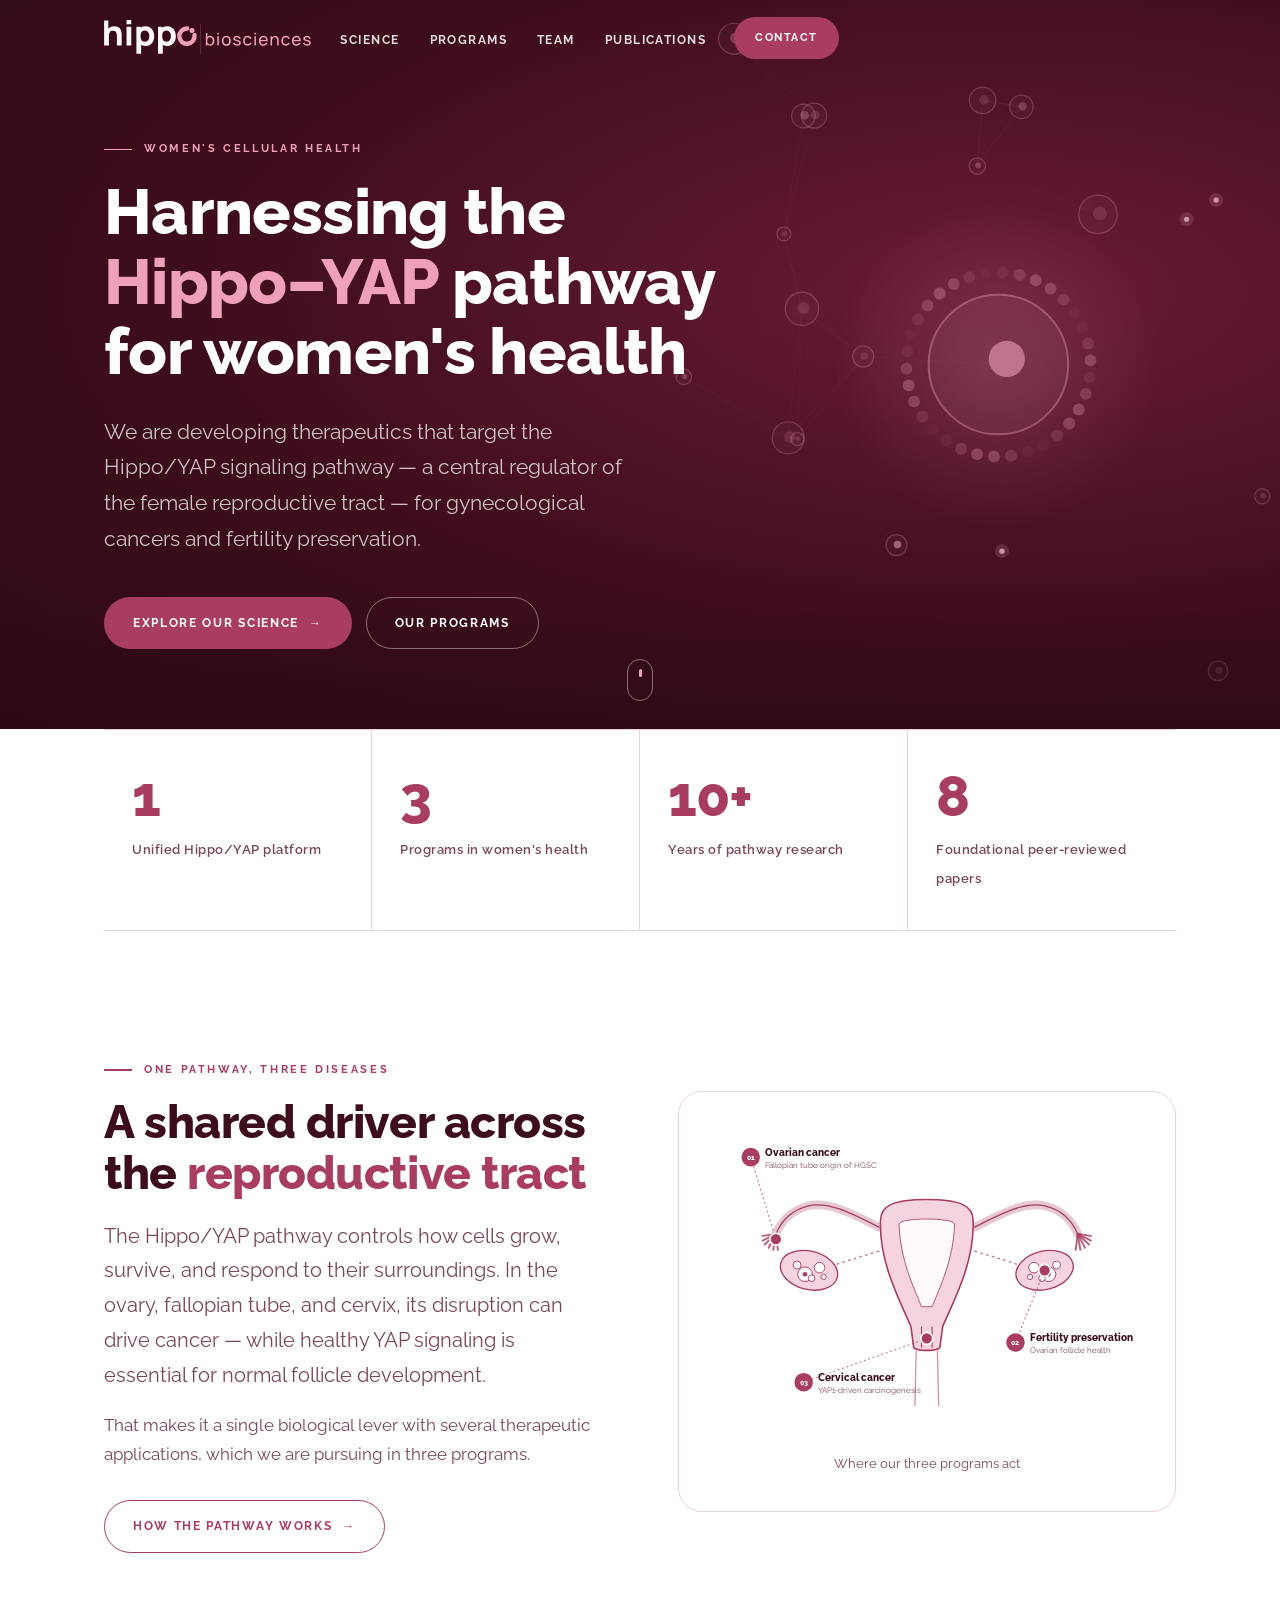
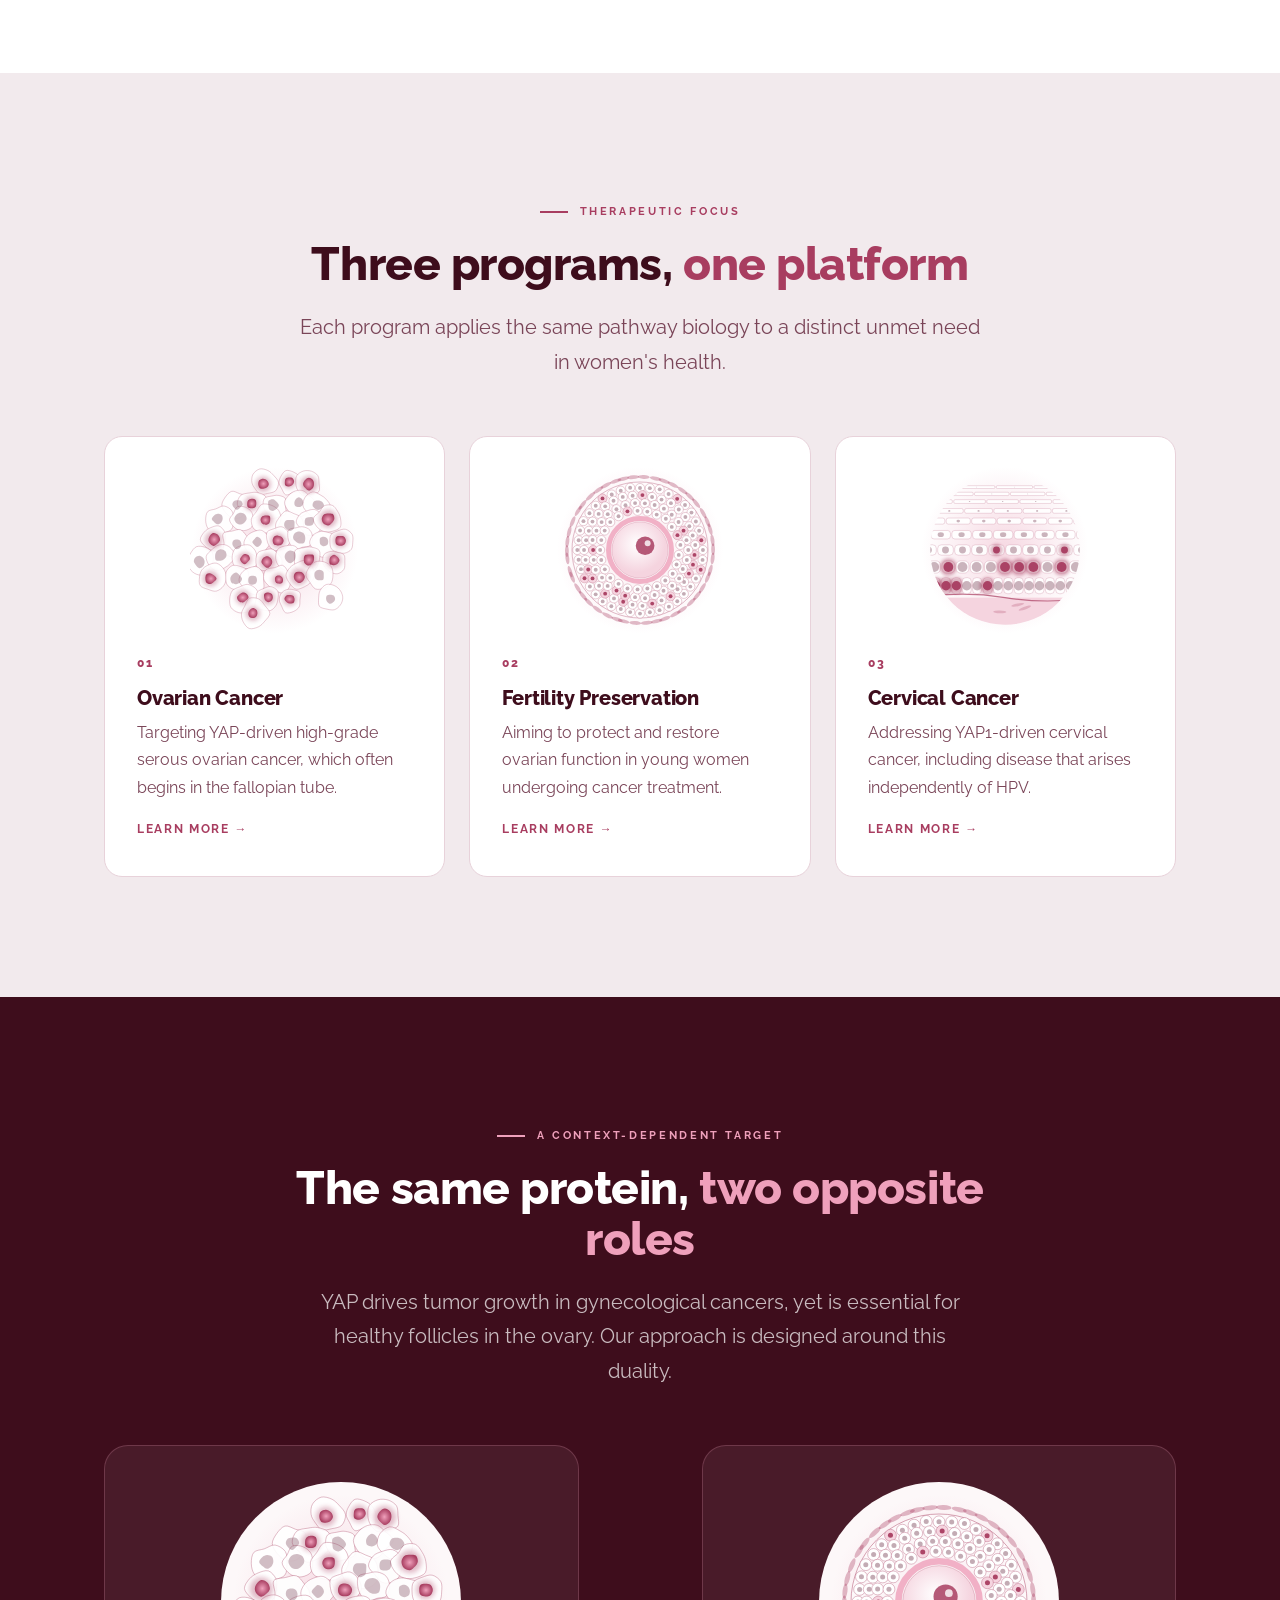
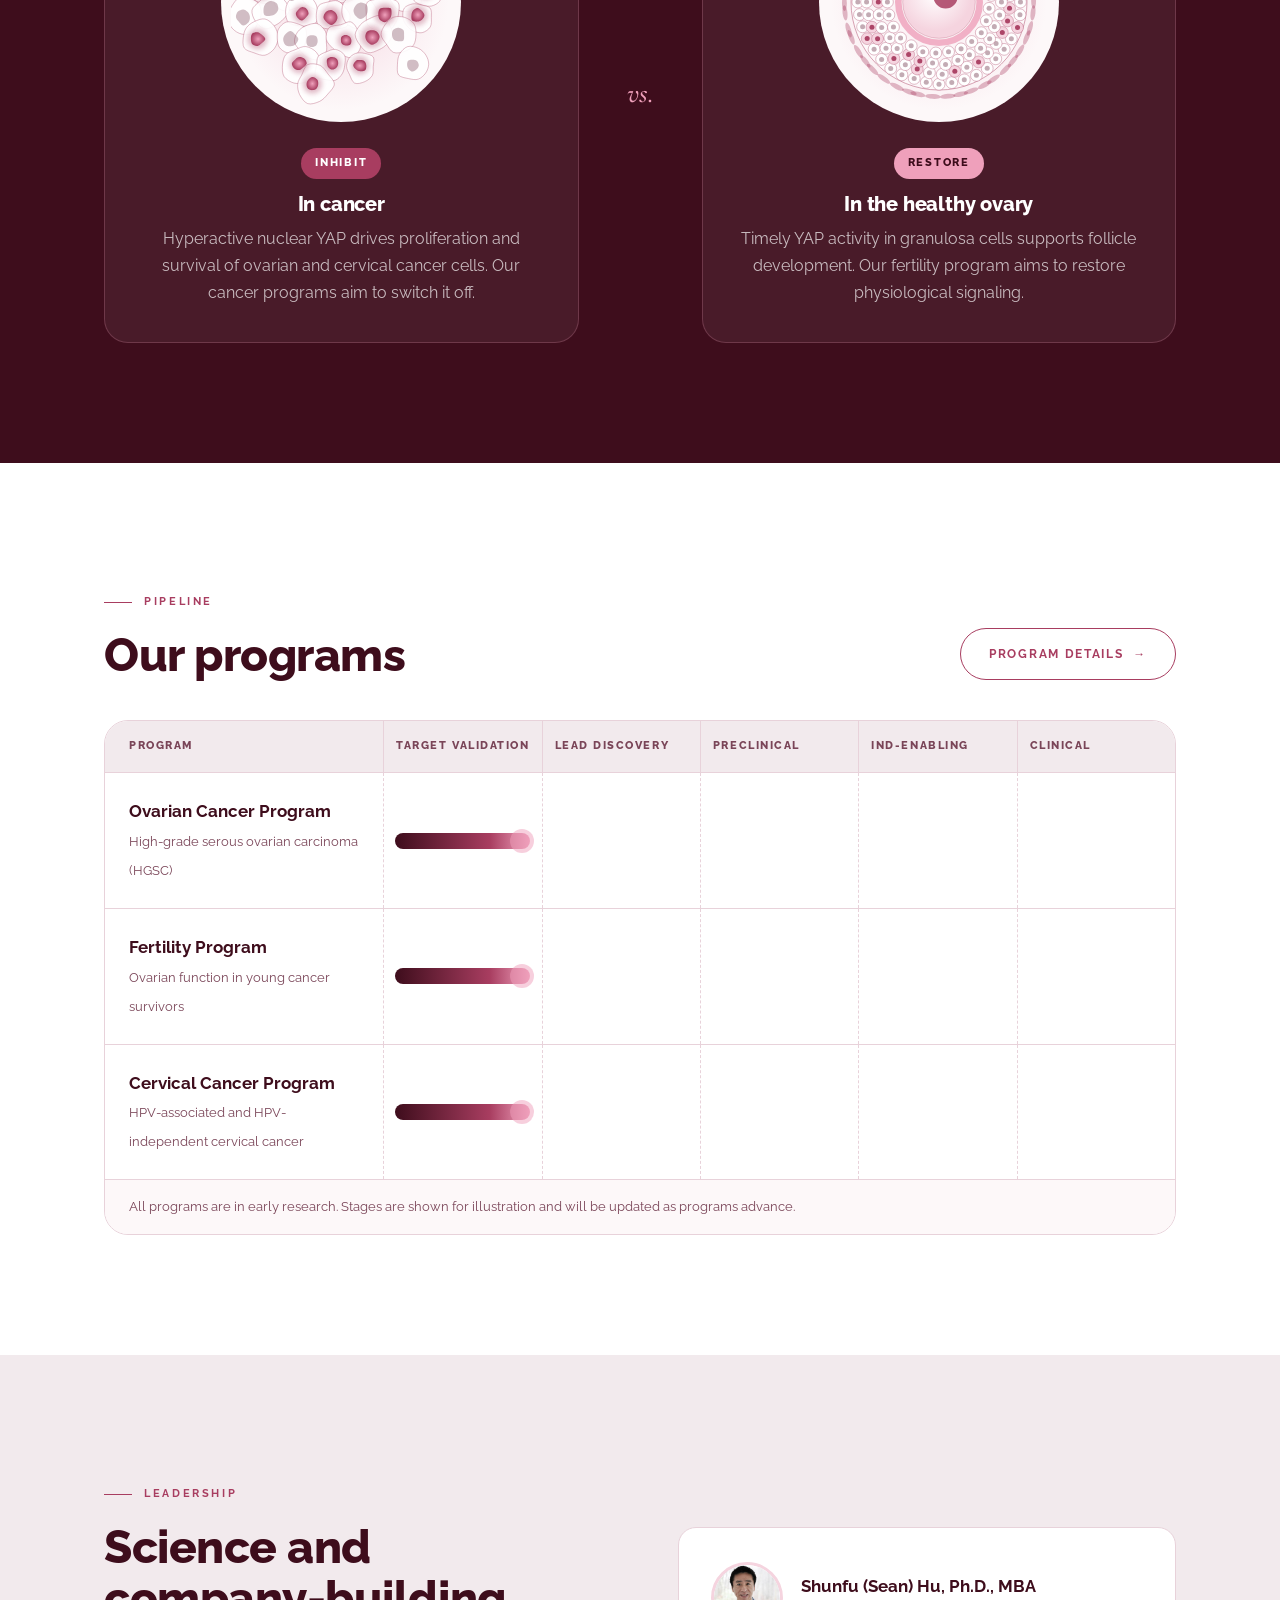
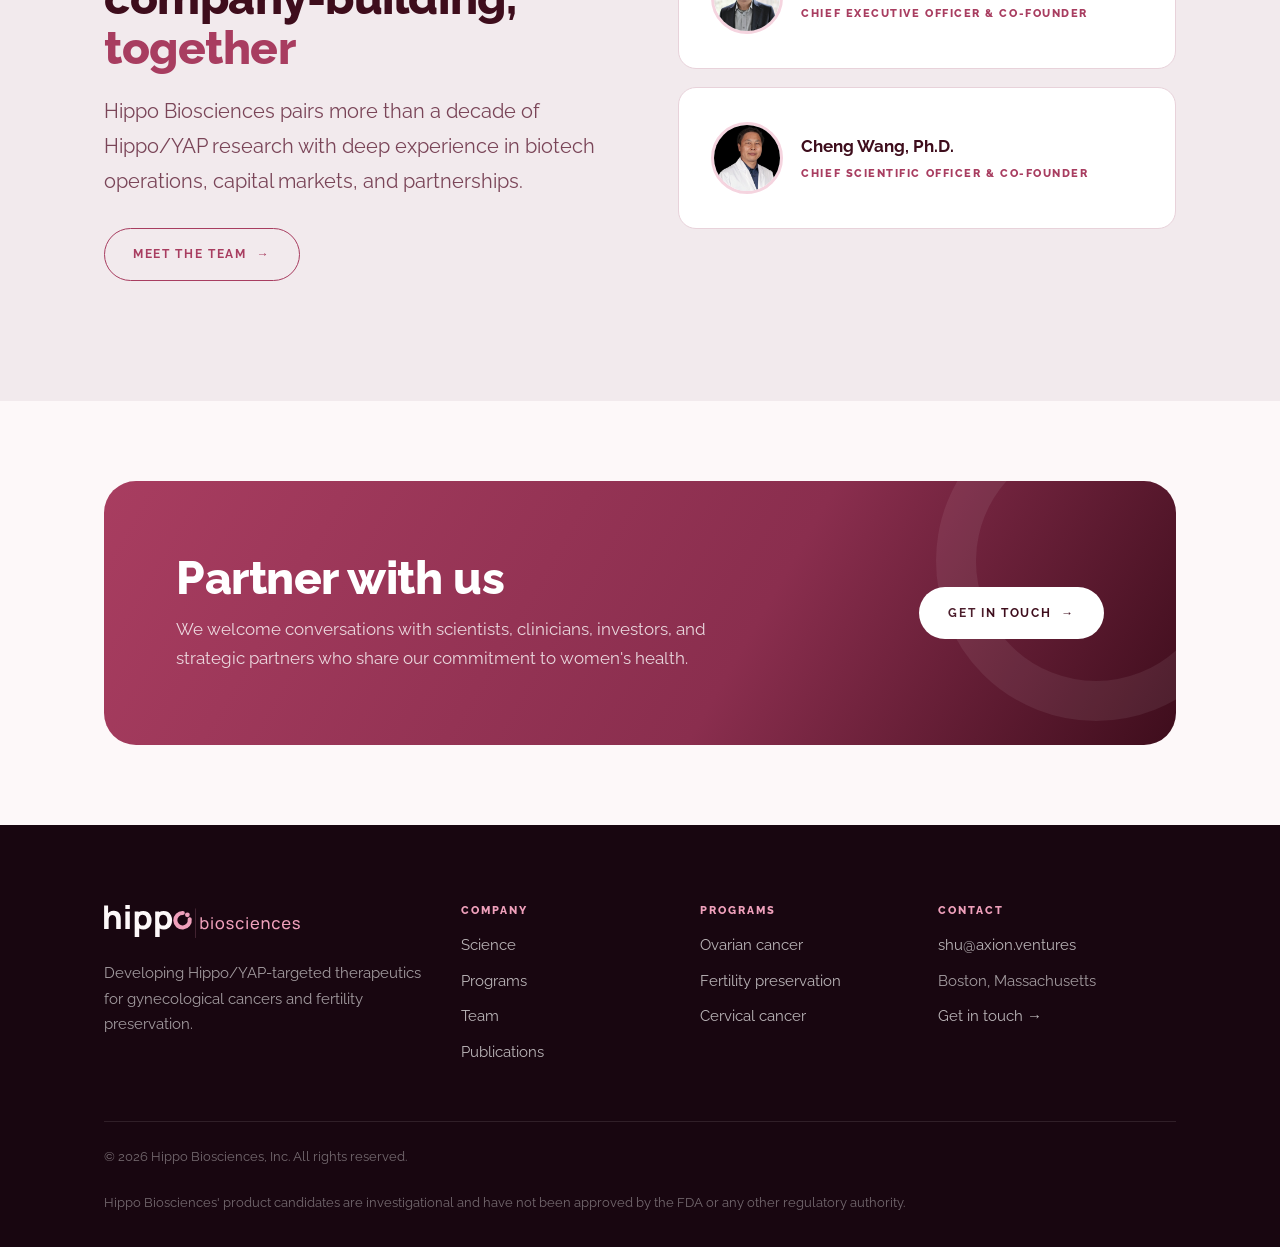
==== commit 67f89d2c: "New site and logo" ====
--- a/index.html
+++ b/index.html
@@ -26,8 +26,8 @@
 <header class="site-header over-dark">
   <div class="wrap">
     <a class="brand" href="index.html" aria-label="Hippo Biosciences home">
-      <img class="on-light" src="assets/brand/logo.svg" alt="Hippo Biosciences" width="172" height="58">
-      <img class="on-dark" src="assets/brand/logo-white.svg" alt="Hippo Biosciences" width="172" height="58">
+      <img class="on-light" src="assets/brand/logo.svg" alt="Hippo Biosciences" width="208" height="36">
+      <img class="on-dark" src="assets/brand/logo-white.svg" alt="Hippo Biosciences" width="208" height="36">
     </a>
     <nav aria-label="Main"><ul class="nav"><li><a href="science.html">Science</a></li><li><a href="programs.html">Programs</a></li><li><a href="team.html">Team</a></li><li><a href="publications.html">Publications</a></li></ul></nav>
     <a class="btn btn-rose header-cta" href="contact.html">Contact</a>
@@ -140,7 +140,7 @@
   <div class="wrap">
     <div class="foot-grid">
       <div>
-        <img src="assets/brand/logo-white.svg" alt="Hippo Biosciences" width="160" height="54">
+        <img src="assets/brand/logo-white.svg" alt="Hippo Biosciences" width="197" height="34">
         <p>Developing Hippo/YAP-targeted therapeutics for gynecological cancers and fertility preservation.</p>
       </div>
       <div><h4>Company</h4><ul><li><a href="science.html">Science</a></li><li><a href="programs.html">Programs</a></li><li><a href="team.html">Team</a></li><li><a href="publications.html">Publications</a></li></ul></div>
--- a/assets/css/site.css
+++ b/assets/css/site.css
@@ -39,7 +39,7 @@
 .eyebrow::before{content:"";width:28px;height:1.5px;background:currentColor}
 .bg-wine .eyebrow,.hero .eyebrow,.page-hero .eyebrow{color:var(--blush)}
 h1,h2,h3,h4{font-weight:800;line-height:1.1;letter-spacing:-.01em}
-h1{font-size:clamp(40px,6vw,76px)}
+h1{font-size:clamp(38px,5vw,64px)}
 h2{font-size:clamp(30px,3.6vw,48px);margin-bottom:20px}
 h3{font-size:20px;margin-bottom:10px}
 h2 em,h1 em{font-style:normal;color:var(--rose)}
@@ -69,7 +69,7 @@
 .site-header{position:fixed;inset:0 0 auto 0;z-index:100;transition:background .3s,box-shadow .3s,border-color .3s;border-bottom:1px solid transparent}
 .site-header .wrap{display:flex;align-items:center;height:76px;gap:28px}
 .brand{display:block;flex-shrink:0}
-.brand img{height:42px;width:auto}
+.brand img{height:36px;width:auto}
 .brand .on-dark{display:none}
 .nav{display:flex;gap:30px;list-style:none;margin-left:auto}
 .nav a{font-size:12px;font-weight:700;letter-spacing:.12em;text-transform:uppercase;text-decoration:none;color:var(--wine);padding:6px 0;border-bottom:1.5px solid transparent;transition:color .2s,border-color .2s}
@@ -93,7 +93,7 @@
 .mobile-nav{display:none}
 
 /* ---------- Home hero ---------- */
-.hero{position:relative;min-height:min(100vh,920px);background:radial-gradient(120% 90% at 78% 40%,#6A1C36 0%,var(--wine) 52%,#2A0813 100%);color:#fff;display:flex;align-items:center;overflow:hidden;padding:120px 0 90px}
+.hero{position:relative;min-height:min(78vh,720px);background:radial-gradient(120% 90% at 78% 40%,#6A1C36 0%,var(--wine) 52%,#2A0813 100%);color:#fff;display:flex;align-items:center;overflow:hidden;padding:130px 0 80px}
 .hero canvas{position:absolute;inset:0;width:100%;height:100%}
 .hero .wrap{position:relative;z-index:2;width:100%}
 .hero-copy{max-width:640px}
@@ -231,7 +231,7 @@
 /* ---------- Footer ---------- */
 .site-footer{background:var(--ink);color:rgba(255,255,255,.6);padding:80px 0 34px;font-size:15px}
 .foot-grid{display:grid;grid-template-columns:1.6fr 1fr 1fr 1.2fr;gap:40px}
-.foot-grid img{height:46px;width:auto;margin-bottom:20px}
+.foot-grid img{height:34px;width:auto;margin-bottom:22px}
 .foot-grid h4{font-size:11px;letter-spacing:.18em;text-transform:uppercase;color:var(--blush);margin-bottom:16px}
 .foot-grid ul{list-style:none;display:grid;gap:10px}
 .foot-grid a{color:rgba(255,255,255,.7);text-decoration:none}
@@ -269,7 +269,7 @@
 }
 @media (max-width:680px){
   body{font-size:16px}
-  .brand img{height:36px}
+  .brand img{height:30px}
   .grid-3,.contact-cards,.contact-meta{grid-template-columns:1fr}
   .stat{padding:26px 18px}
   .pub{grid-template-columns:1fr;gap:8px;padding:22px}
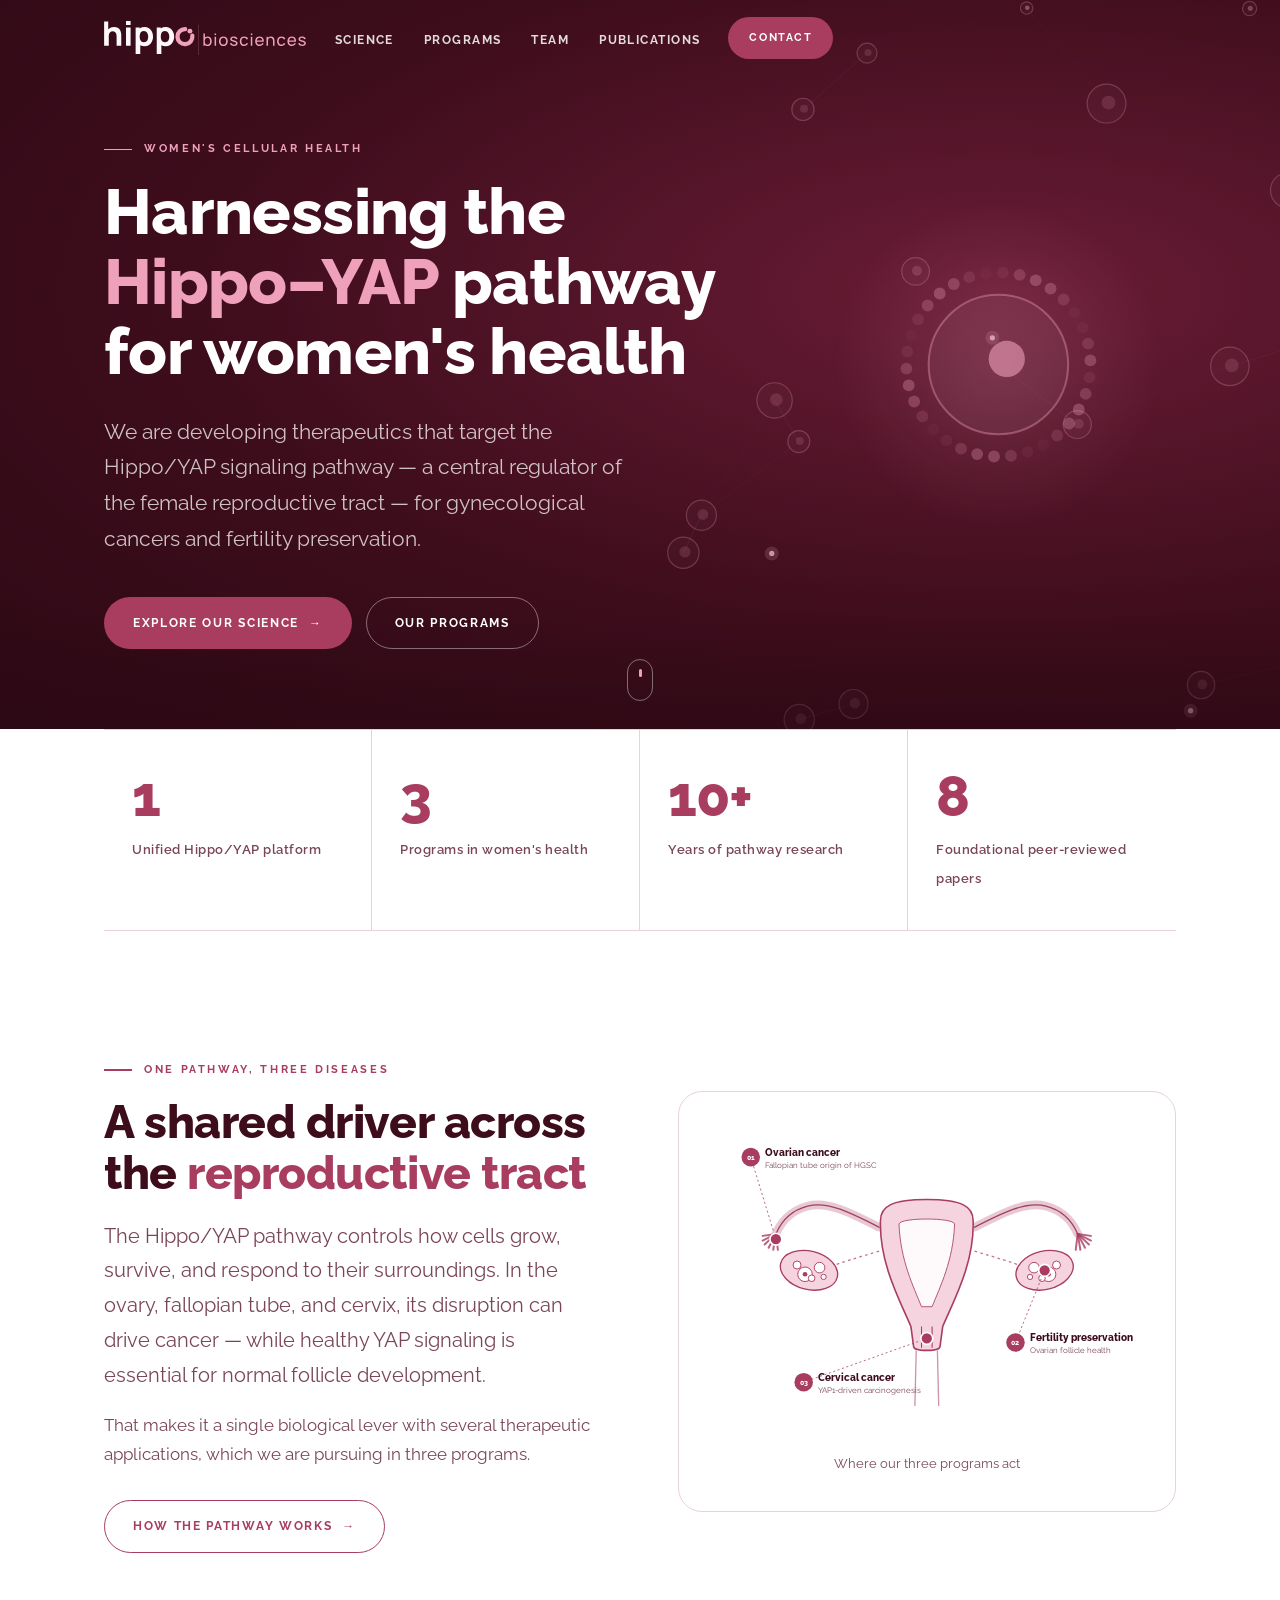
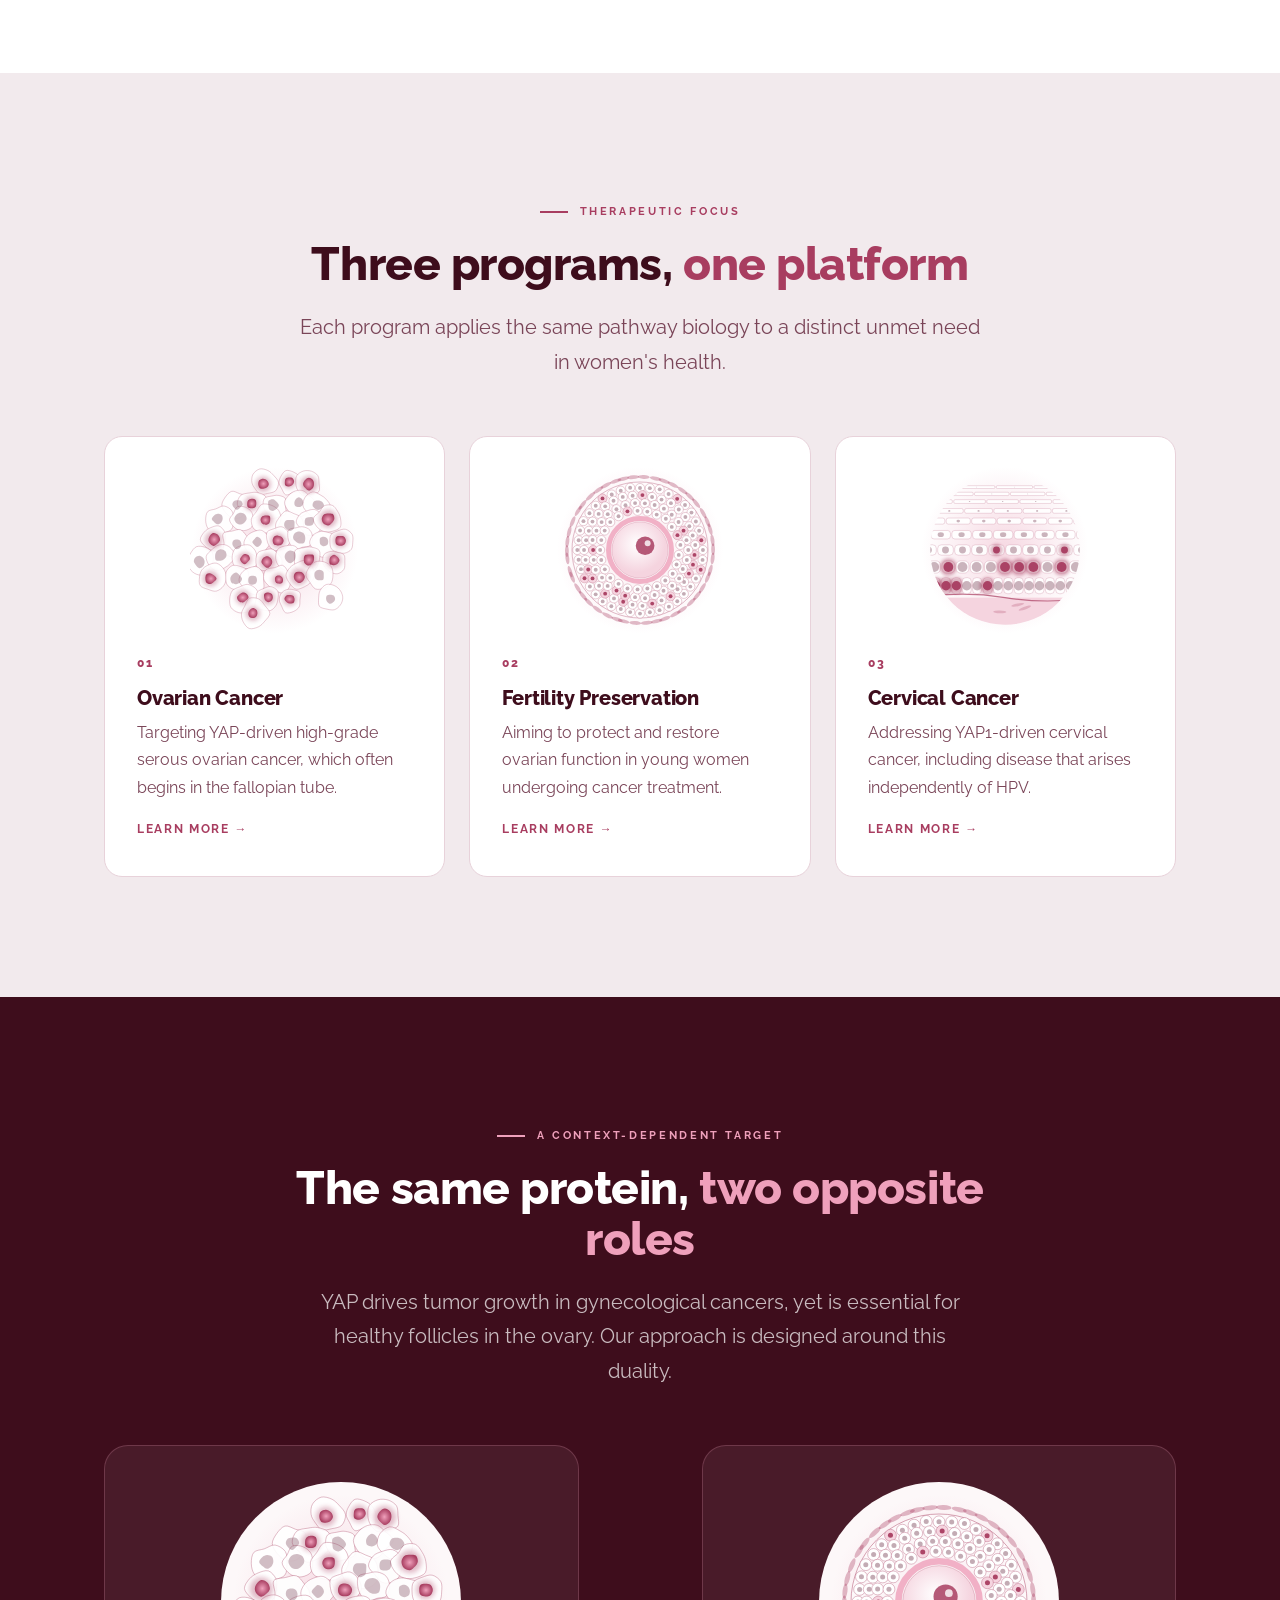
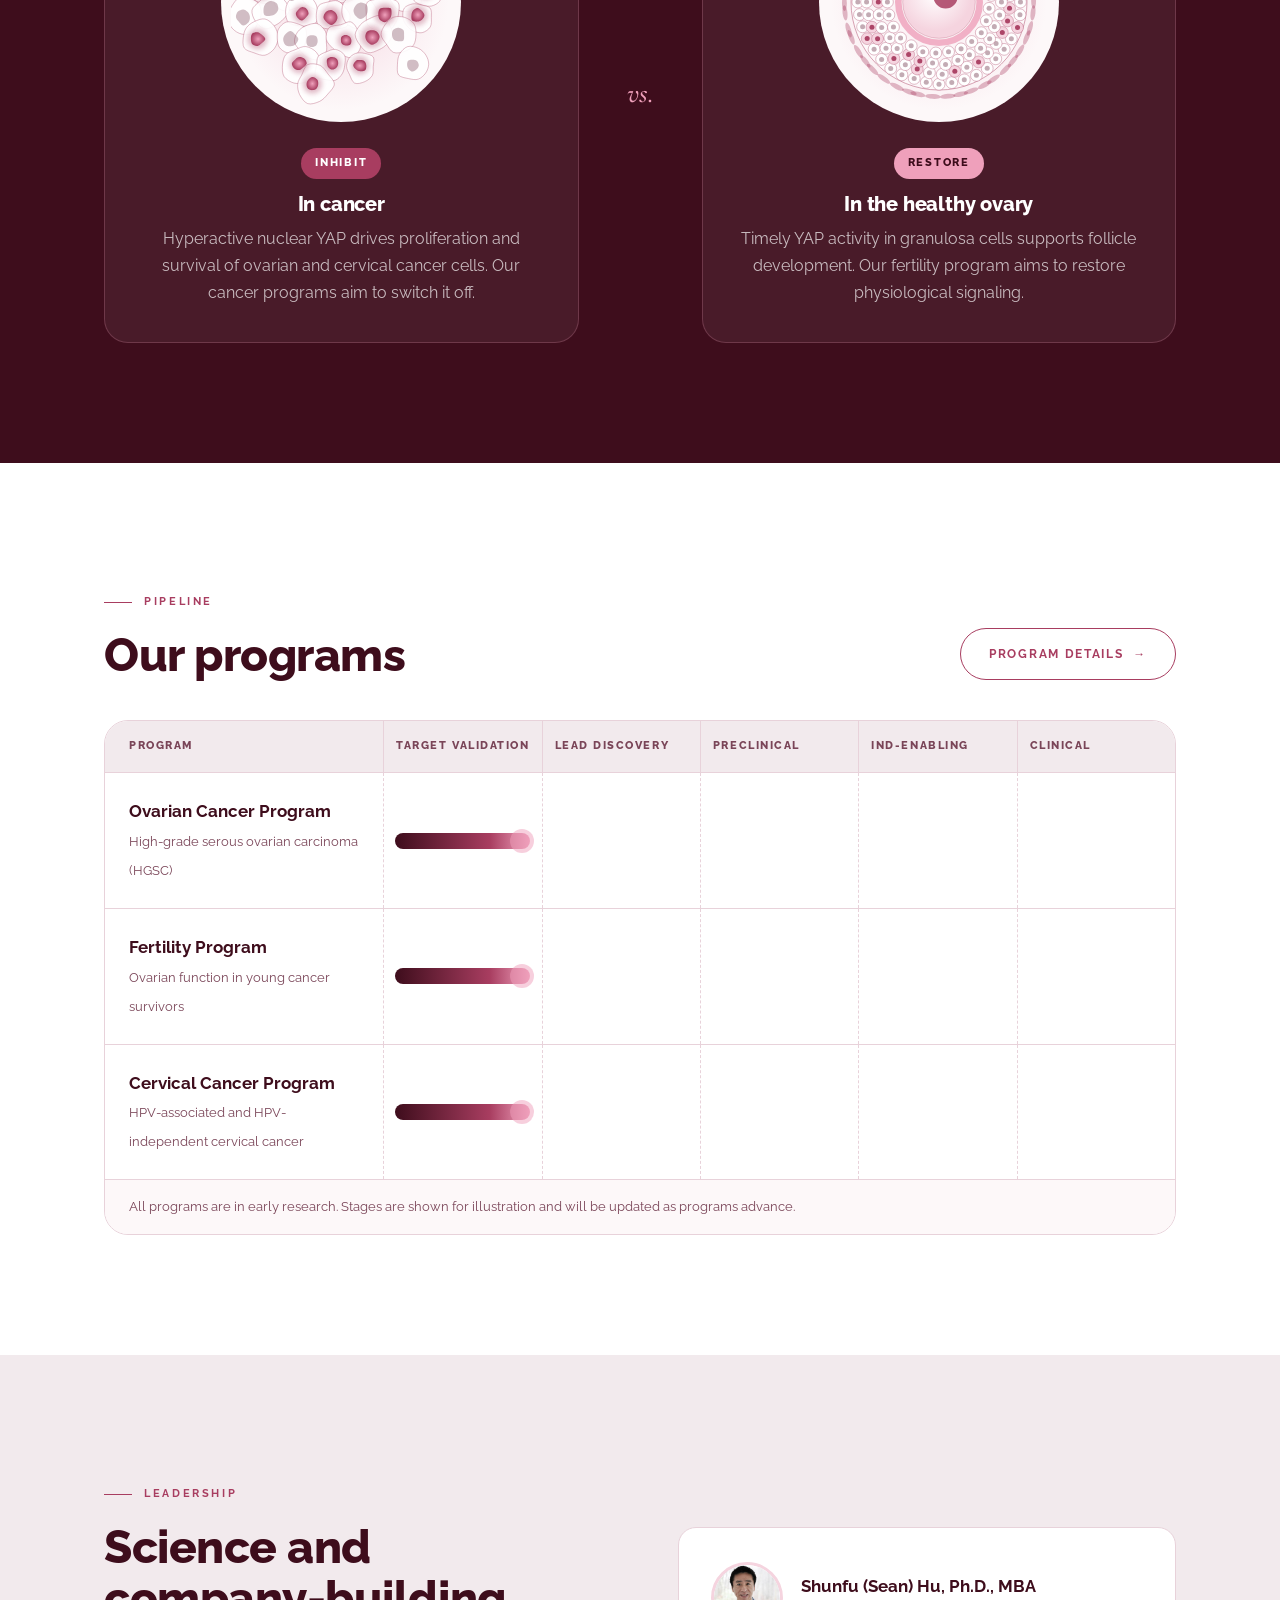
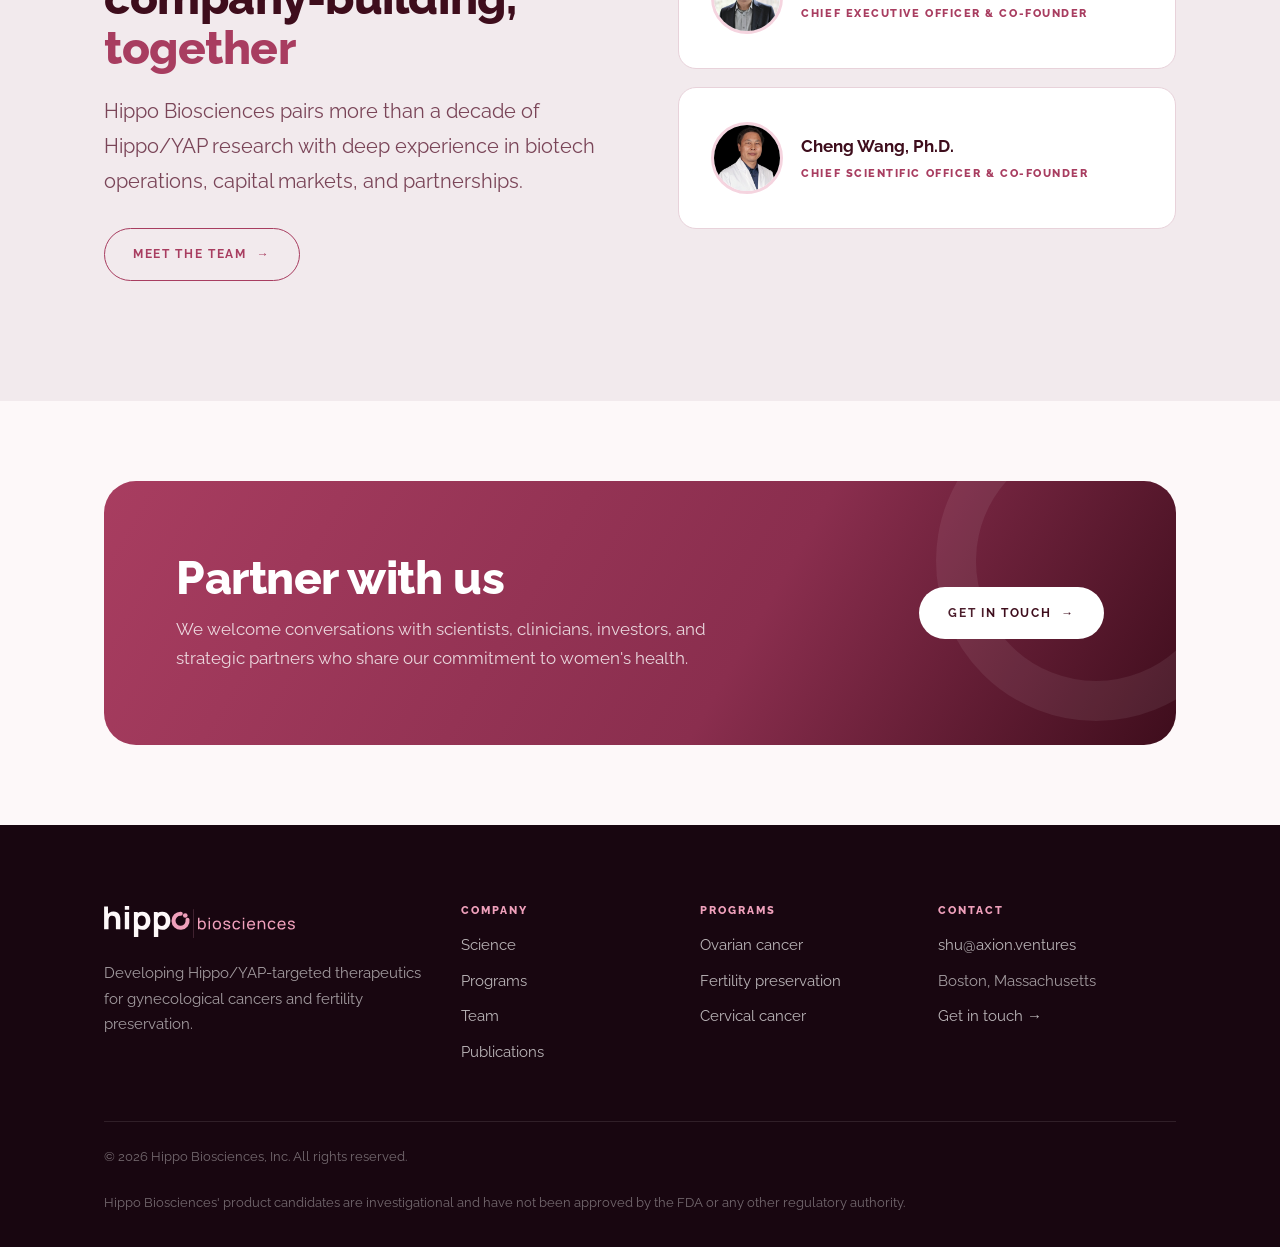
==== commit 884c969e: "Logo fix, remove previews" ====
--- a/index.html
+++ b/index.html
@@ -26,8 +26,8 @@
 <header class="site-header over-dark">
   <div class="wrap">
     <a class="brand" href="index.html" aria-label="Hippo Biosciences home">
-      <img class="on-light" src="assets/brand/logo.svg" alt="Hippo Biosciences" width="208" height="36">
-      <img class="on-dark" src="assets/brand/logo-white.svg" alt="Hippo Biosciences" width="208" height="36">
+      <img class="on-light" src="assets/brand/logo.svg" alt="Hippo Biosciences" width="203" height="36">
+      <img class="on-dark" src="assets/brand/logo-white.svg" alt="Hippo Biosciences" width="203" height="36">
     </a>
     <nav aria-label="Main"><ul class="nav"><li><a href="science.html">Science</a></li><li><a href="programs.html">Programs</a></li><li><a href="team.html">Team</a></li><li><a href="publications.html">Publications</a></li></ul></nav>
     <a class="btn btn-rose header-cta" href="contact.html">Contact</a>
@@ -140,7 +140,7 @@
   <div class="wrap">
     <div class="foot-grid">
       <div>
-        <img src="assets/brand/logo-white.svg" alt="Hippo Biosciences" width="197" height="34">
+        <img src="assets/brand/logo-white.svg" alt="Hippo Biosciences" width="192" height="34">
         <p>Developing Hippo/YAP-targeted therapeutics for gynecological cancers and fertility preservation.</p>
       </div>
       <div><h4>Company</h4><ul><li><a href="science.html">Science</a></li><li><a href="programs.html">Programs</a></li><li><a href="team.html">Team</a></li><li><a href="publications.html">Publications</a></li></ul></div>
